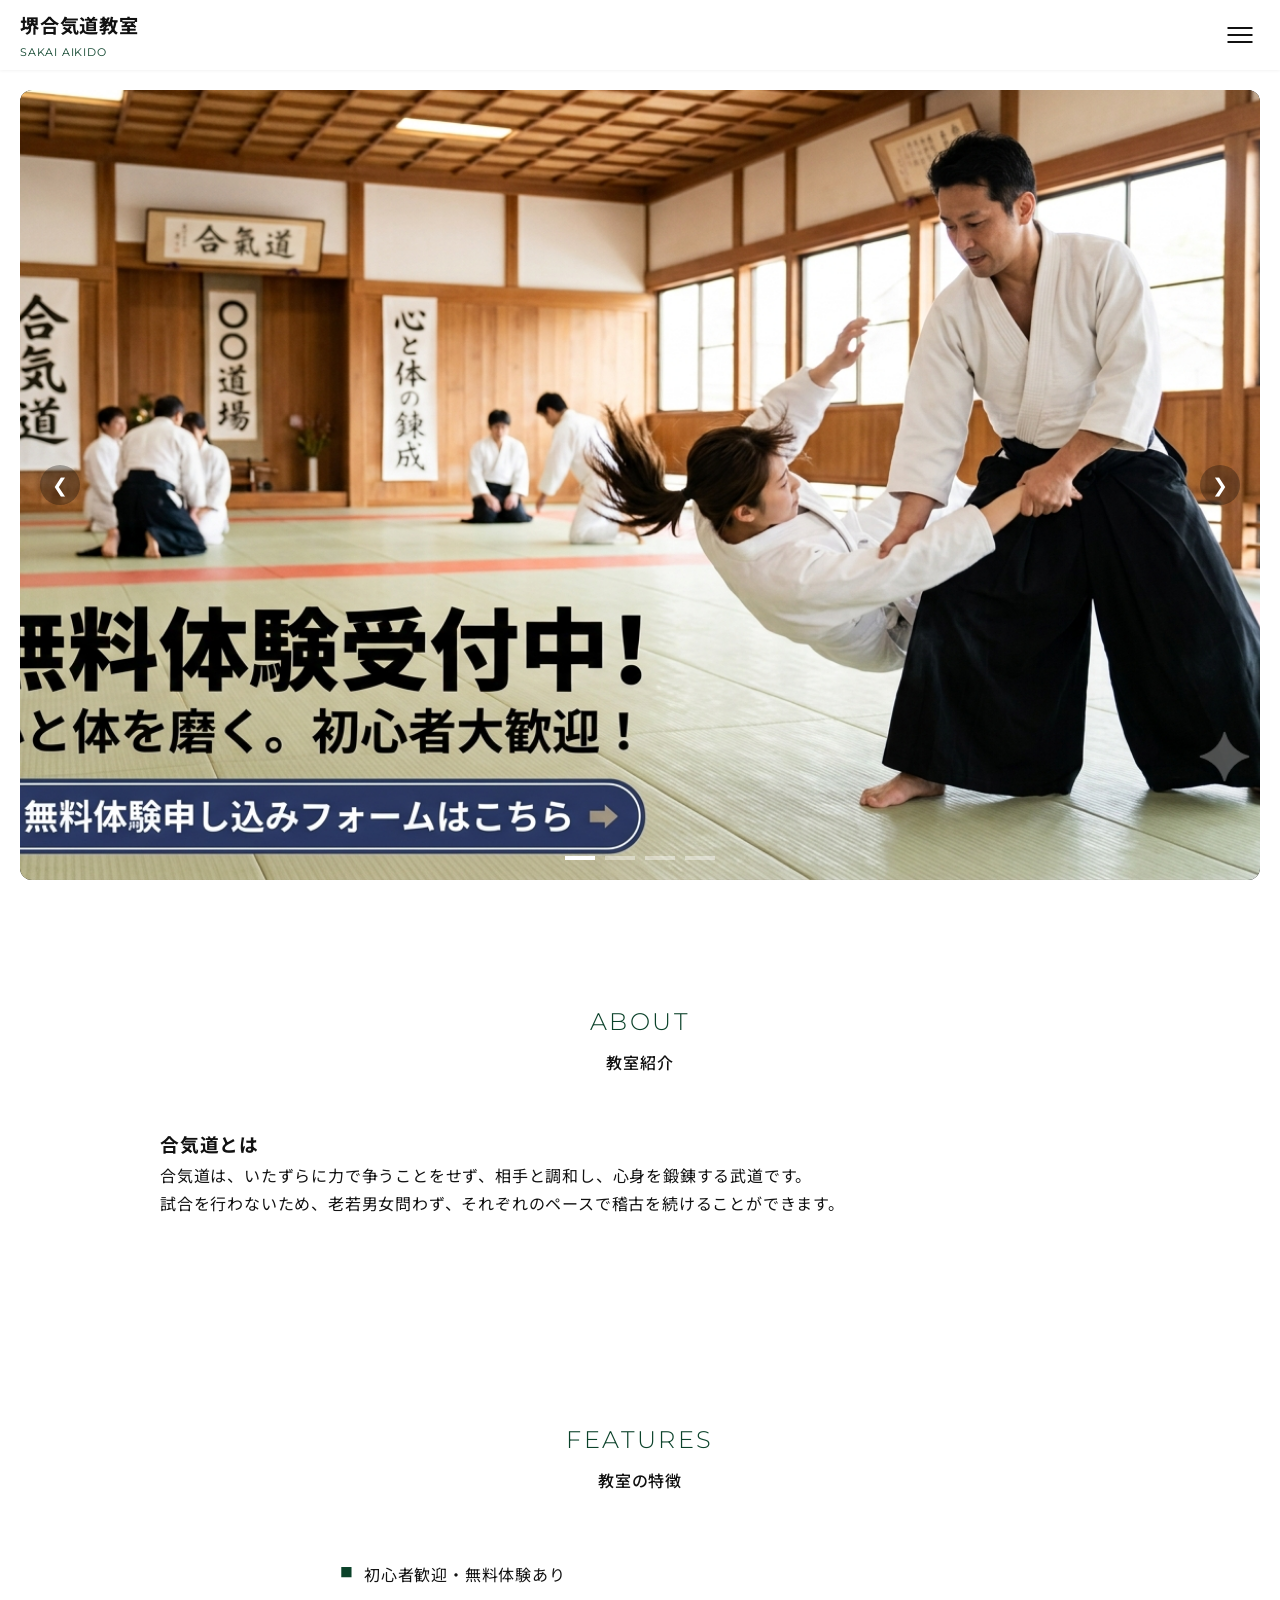
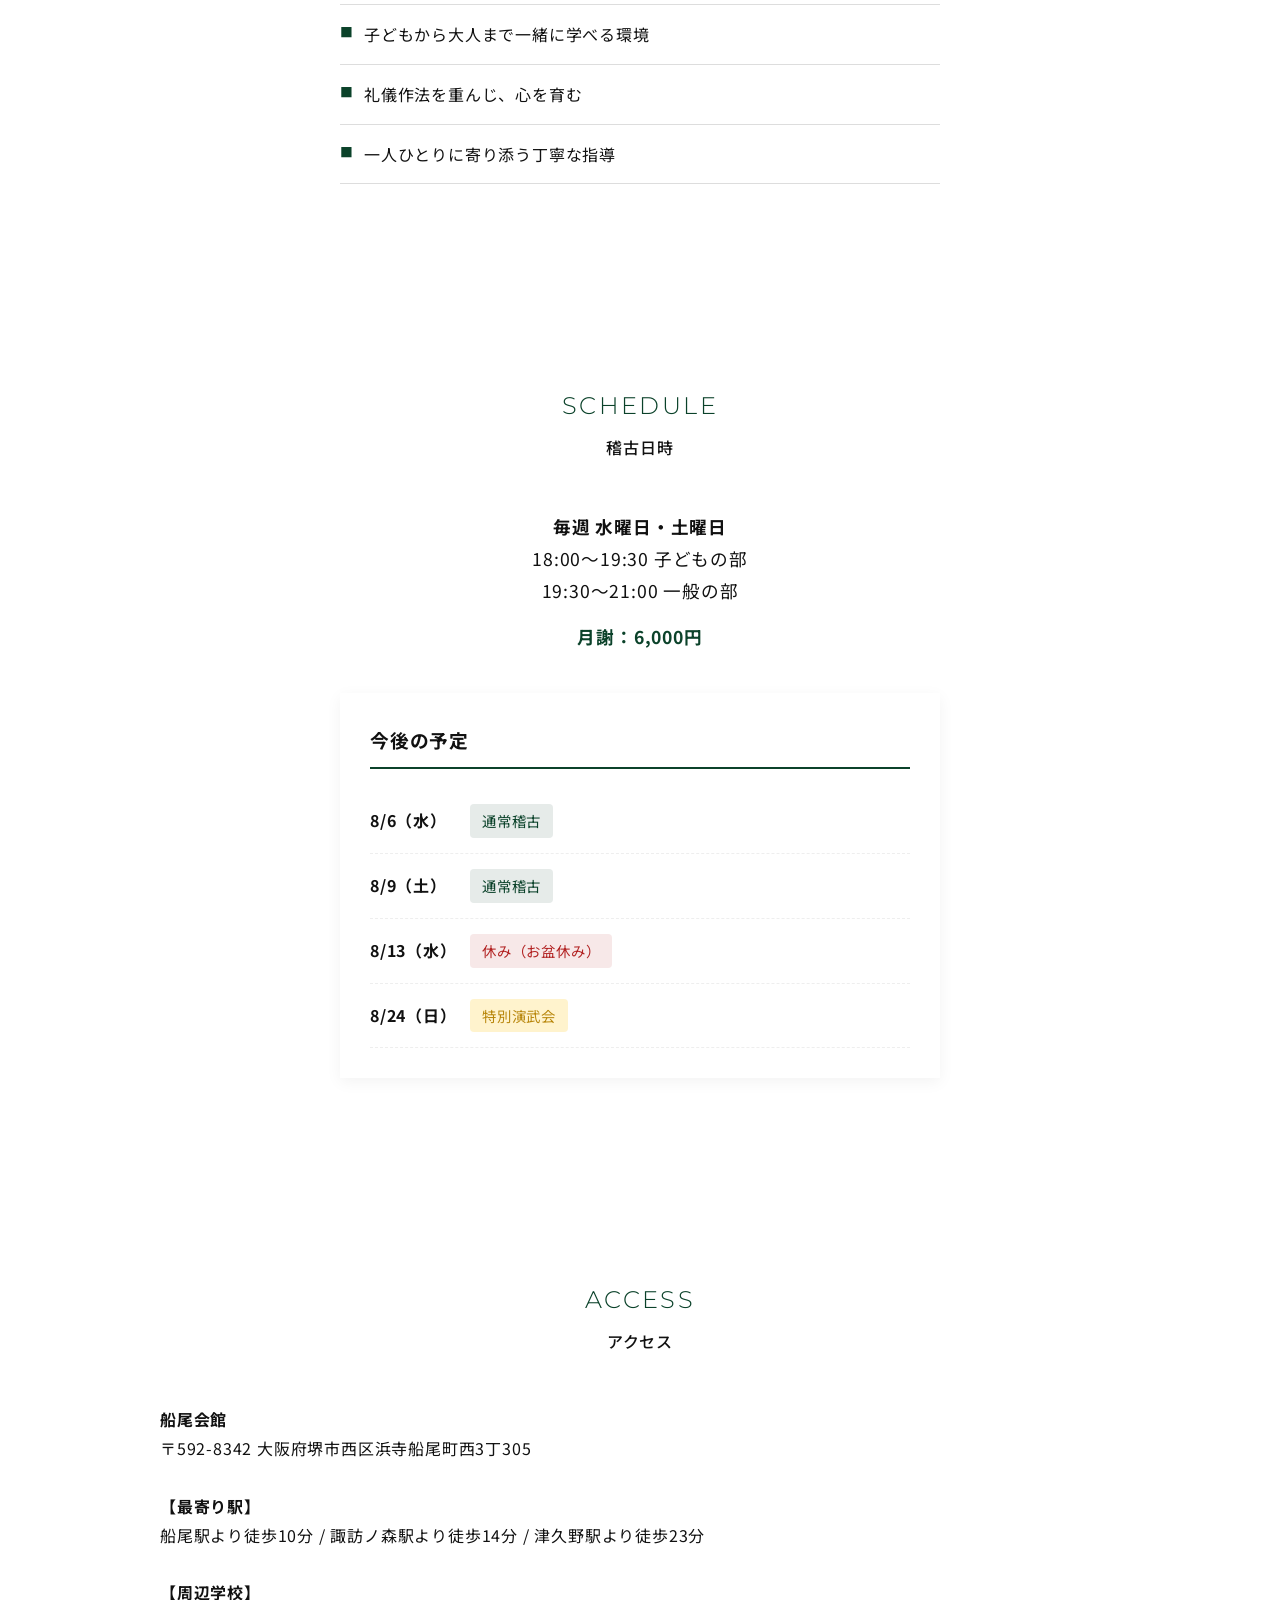
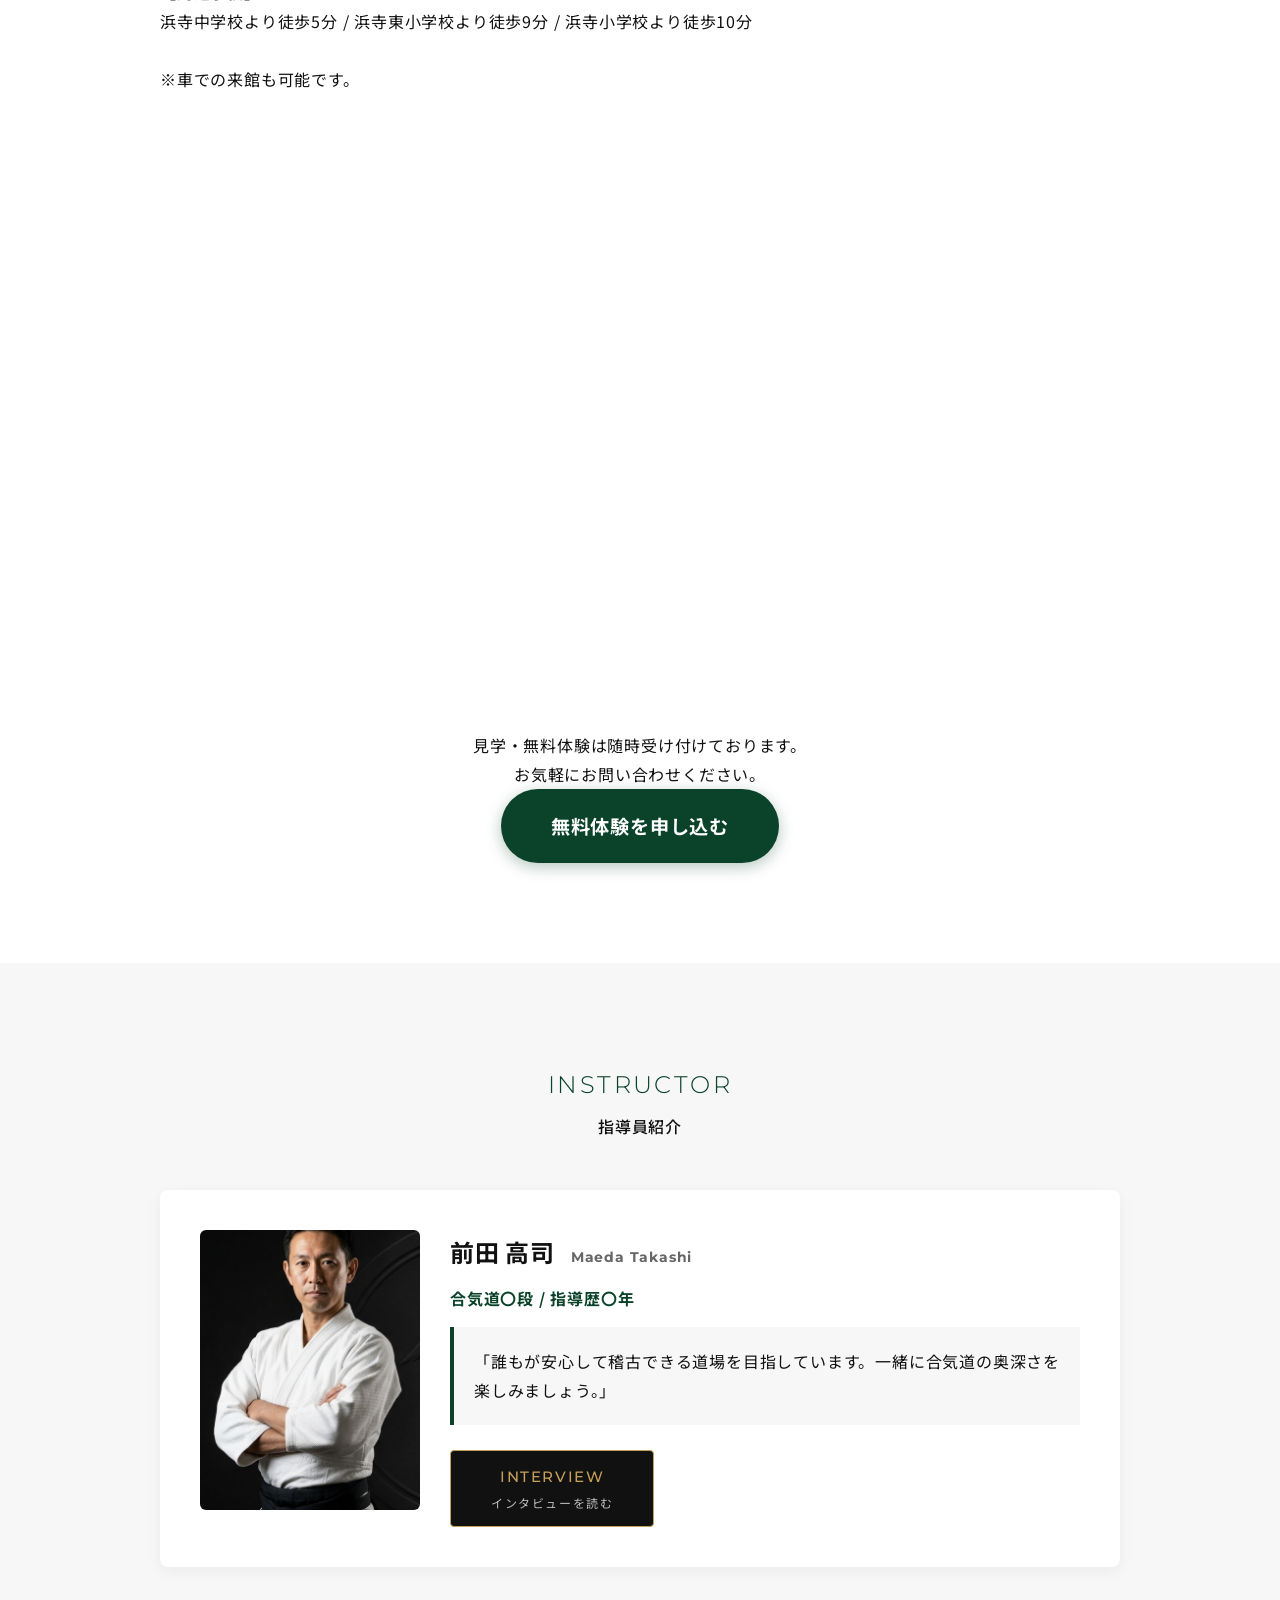
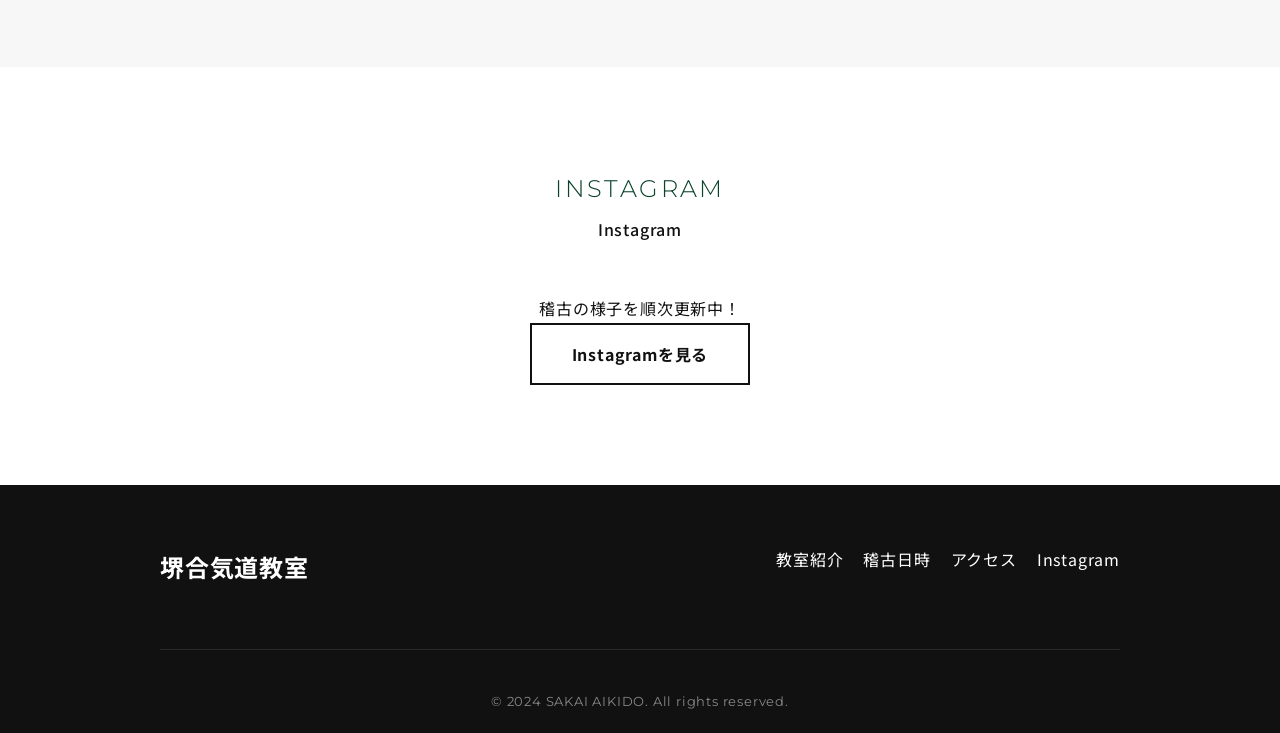
==== index.html @ 1ae6b735 "Add files via upload" ====
<!DOCTYPE html>
<html lang="ja">
<head>
    <meta charset="UTF-8">
    <meta name="viewport" content="width=device-width, initial-scale=1.0">
    <title>堺合気道教室 | SAKAI AIKIDO</title>
    <!-- Google Fonts -->
    <link rel="preconnect" href="https://fonts.googleapis.com">
    <link rel="preconnect" href="https://fonts.gstatic.com" crossorigin>
    <link href="https://fonts.googleapis.com/css2?family=Montserrat:wght@300;400;500;600&family=Noto+Sans+JP:wght@400;500;700&display=swap" rel="stylesheet">
    <link rel="stylesheet" href="style.css">
</head>
<body>

    <!-- ヘッダー -->
    <header class="header">
        <div class="header-logo">
            <a href="#">
                <span class="logo-ja">堺合気道教室</span>
                <span class="logo-en">SAKAI AIKIDO</span>
            </a>
        </div>
        <button class="hamburger" id="js-hamburger" aria-label="メニュー">
            <span></span><span></span><span></span>
        </button>
    </header>

    <!-- スライドメニュー -->
    <nav class="nav-menu" id="js-nav">
        <ul>
            <li><a href="#"><span>HOME</span>ホーム</a></li>
            <li><a href="#about"><span>ABOUT</span>教室紹介</a></li>
            <li><a href="#features"><span>FEATURES</span>特徴</a></li>
            <li><a href="#schedule"><span>SCHEDULE</span>稽古日時</a></li>
            <li><a href="#access"><span>ACCESS</span>アクセス</a></li>
            <li><a href="#instructor"><span>INSTRUCTOR</span>指導員紹介</a></li>
            <li><a href="#instagram"><span>INSTAGRAM</span>Instagram</a></li>
            <li><a href="https://forms.gle/1L7aaWqh9uQGa3tB6" target="_blank" rel="noopener" class="nav-contact"><span>CONTACT</span>体験申し込み</a></li>
        </ul>
    </nav>
    <div class="nav-overlay" id="js-overlay"></div>

    <main>
        <!-- トップスライダー -->
        <section id="hero" class="hero">
            <div class="slider" id="js-slider">
                <!-- ① 無料体験受付中 → Googleフォーム -->
                <a href="https://forms.gle/1L7aaWqh9uQGa3tB6" target="_blank" rel="noopener" class="slide active">
                    <img src="images/hero1.jpg" alt="子どもの稽古 無料体験受付中">
                </a>
                <!-- ② 入会受付中 → Googleフォーム -->
                <a href="https://forms.gle/1L7aaWqh9uQGa3tB6" target="_blank" rel="noopener" class="slide">
                    <img src="images/hero2.jpg" alt="大人の稽古 入会受付中">
                </a>
                <!-- ③ 指導員紹介 → 指導員セクションへ移動 -->
                <a href="#instructor" class="slide">
                    <img src="images/hero3.jpg" alt="指導員紹介">
                </a>
                <!-- ④ Instagram順次更新中 → Instagram -->
                <a href="https://www.instagram.com/toshi_1057/" target="_blank" rel="noopener" class="slide">
                    <img src="images/hero4.jpg" alt="Instagram更新中">
                </a>
            </div>
            
            <div class="slider-controls">
                <button class="slider-btn prev" id="js-prev">❮</button>
                <button class="slider-btn next" id="js-next">❯</button>
            </div>
            
            <div class="slider-indicators" id="js-indicators">
                <span class="indicator active" data-index="0"></span>
                <span class="indicator" data-index="1"></span>
                <span class="indicator" data-index="2"></span>
                <span class="indicator" data-index="3"></span>
            </div>
        </section>

        <!-- 教室紹介・合気道とは -->
        <section id="about" class="section fade-in-up">
            <div class="container">
                <h2 class="section-title">
                    <span class="en">ABOUT</span>
                    <span class="ja">教室紹介</span>
                </h2>
                <div class="content-box">
                    <h3>合気道とは</h3>
                    <p>合気道は、いたずらに力で争うことをせず、相手と調和し、心身を鍛錬する武道です。<br>試合を行わないため、老若男女問わず、それぞれのペースで稽古を続けることができます。</p>
                </div>
            </div>
        </section>

        <!-- 特徴 -->
        <section id="features" class="section fade-in-up">
            <div class="container">
                <h2 class="section-title">
                    <span class="en">FEATURES</span>
                    <span class="ja">教室の特徴</span>
                </h2>
                <ul class="feature-list">
                    <li>初心者歓迎・無料体験あり</li>
                    <li>子どもから大人まで一緒に学べる環境</li>
                    <li>礼儀作法を重んじ、心を育む</li>
                    <li>一人ひとりに寄り添う丁寧な指導</li>
                </ul>
            </div>
        </section>

        <!-- 稽古日時・今後の予定 -->
        <section id="schedule" class="section fade-in-up">
            <div class="container">
                <h2 class="section-title">
                    <span class="en">SCHEDULE</span>
                    <span class="ja">稽古日時</span>
                </h2>
                <div class="schedule-info">
                    <p><strong>毎週 水曜日・土曜日</strong></p>
                    <p>18:00〜19:30 子どもの部</p>
                    <p>19:30〜21:00 一般の部</p>
                    <p class="fee">月謝：6,000円</p>
                </div>

                <div class="schedule-list">
                    <h3>今後の予定</h3>
                    <ul>
                        <li class="status-normal"><span class="date">8/6（水）</span><span class="event">通常稽古</span></li>
                        <li class="status-normal"><span class="date">8/9（土）</span><span class="event">通常稽古</span></li>
                        <li class="status-closed"><span class="date">8/13（水）</span><span class="event">休み（お盆休み）</span></li>
                        <li class="status-event"><span class="date">8/24（日）</span><span class="event">特別演武会</span></li>
                    </ul>
                </div>
            </div>
        </section>

        <!-- アクセス -->
        <section id="access" class="section fade-in-up">
            <div class="container">
                <h2 class="section-title">
                    <span class="en">ACCESS</span>
                    <span class="ja">アクセス</span>
                </h2>
                <div class="access-info">
                    <p>
                        <strong>船尾会館</strong><br>
                        〒592-8342 大阪府堺市西区浜寺船尾町西3丁305
                    </p>
                    <br>
                    <p>
                        <strong>【最寄り駅】</strong><br>
                        船尾駅より徒歩10分 / 諏訪ノ森駅より徒歩14分 / 津久野駅より徒歩23分
                    </p>
                    <br>
                    <p>
                        <strong>【周辺学校】</strong><br>
                        浜寺中学校より徒歩5分 / 浜寺東小学校より徒歩9分 / 浜寺小学校より徒歩10分
                    </p>
                    <br>
                    <p>※車での来館も可能です。</p>
                </div>
                <!-- Google Map埋め込み -->
                <div class="map-wrapper">
                    <iframe src="https://maps.google.co.jp/maps?output=embed&q=大阪府堺市西区浜寺船尾町西3丁305" width="100%" height="400" style="border:0;" allowfullscreen="" loading="lazy"></iframe>
                </div>
            </div>
        </section>

        <!-- 体験申し込み（メイン導線） -->
        <section id="contact" class="section contact-section fade-in-up">
            <div class="container text-center">
                <p>見学・無料体験は随時受け付けております。</p>
                <p>お気軽にお問い合わせください。</p>
                <a href="https://forms.gle/1L7aaWqh9uQGa3tB6" class="btn-primary" target="_blank" rel="noopener">無料体験を申し込む</a>
            </div>
        </section>

<!-- 指導員紹介（補足） -->
        <section id="instructor" class="section bg-light fade-in-up">
            <div class="container">
                <h2 class="section-title">
                    <span class="en">INSTRUCTOR</span>
                    <span class="ja">指導員紹介</span>
                </h2>
                <div class="instructor-card">
                    <!-- 写真タグを正式配置いたしました -->
                    <img src="images/instructor.jpg" alt="前田 高司 先生" class="instructor-img">
                    <div class="instructor-profile">
                        <h3>前田 高司 <small>Maeda Takashi</small></h3>
                        <p class="history">合気道〇段 / 指導歴〇年</p>
                        <p class="comment">「誰もが安心して稽古できる道場を目指しています。一緒に合気道の奥深さを楽しみましょう。」</p>
                        
                        <!-- INTERVIEW ボタン -->
                        <div class="instructor-btn-wrapper">
                            <a href="interview.html" class="btn-interview">
                                <span class="en">INTERVIEW</span>
                                <span class="ja">インタビューを読む</span>
                            </a>
                        </div>
                    </div>
                </div>
            </div>
        </section>

        <!-- Instagram（補足） -->
        <section id="instagram" class="section fade-in-up">
            <div class="container text-center">
                <h2 class="section-title">
                    <span class="en">INSTAGRAM</span>
                    <span class="ja">Instagram</span>
                </h2>
                <p>稽古の様子を順次更新中！</p>
                <a href="https://www.instagram.com/toshi_1057/" class="btn-secondary" target="_blank" rel="noopener">Instagramを見る</a>
            </div>
        </section>
    </main>

    <!-- フッター -->
    <footer class="footer">
        <div class="container">
            <div class="footer-inner">
                <div class="footer-logo">堺合気道教室</div>
                <ul class="footer-links">
                    <li><a href="#about">教室紹介</a></li>
                    <li><a href="#schedule">稽古日時</a></li>
                    <li><a href="#access">アクセス</a></li>
                    <li><a href="https://www.instagram.com/toshi_1057/" target="_blank" rel="noopener">Instagram</a></li>
                </ul>
            </div>
            <p class="copyright">&copy; 2024 SAKAI AIKIDO. All rights reserved.</p>
        </div>
    </footer>

    <script src="script.js"></script>
</body>
</html>
---- style.css ----
@charset "UTF-8";

/* =========================================
   変数定義・リセット
========================================= */
:root {
    --color-main: #0B422A; /* 深緑 */
    --color-sub: #111111;  /* 黒 */
    --color-bg: #FFFFFF;   /* 白 */
    --color-light: #F7F7F7;
    --color-accent: #B22222; /* 赤（旧旗モチーフ） */
    --color-gold: #C5A059;   /* 高級感のある落ち着いたゴールド */
    
    --font-ja: 'Noto Sans JP', sans-serif;
    --font-en: 'Montserrat', sans-serif;
    
    --header-height: 70px;
}

* {
    margin: 0;
    padding: 0;
    box-sizing: border-box;
}

body {
    font-family: var(--font-ja);
    color: var(--color-sub);
    background-color: var(--color-bg);
    line-height: 1.8;
    letter-spacing: 0.05em;
    -webkit-font-smoothing: antialiased;
}

a {
    color: inherit;
    text-decoration: none;
    transition: color 0.3s ease, opacity 0.3s ease, background-color 0.3s ease, border-color 0.3s ease;
}

img {
    max-width: 100%;
    height: auto;
    vertical-align: bottom;
}

ul {
    list-style: none;
}

.container {
    max-width: 1000px;
    margin: 0 auto;
    padding: 0 20px;
}

.text-center {
    text-align: center;
}

.bg-light {
    background-color: var(--color-light);
}

/* =========================================
   タイポグラフィ・見出し
========================================= */
.section {
    padding: 100px 0;
}

.section-title {
    text-align: center;
    margin-bottom: 50px;
}

.section-title .en {
    display: block;
    font-family: var(--font-en);
    font-size: 1.5rem;
    font-weight: 300;
    color: var(--color-main);
    letter-spacing: 0.1em;
}

.section-title .ja {
    display: block;
    font-size: 1rem;
    font-weight: 500;
    margin-top: 5px;
}

/* =========================================
   ヘッダー
========================================= */
.header {
    position: fixed;
    top: 0;
    left: 0;
    width: 100%;
    height: var(--header-height);
    background-color: rgba(255, 255, 255, 0.95);
    display: flex;
    justify-content: space-between;
    align-items: center;
    padding: 0 20px;
    z-index: 100;
    box-shadow: 0 1px 3px rgba(0,0,0,0.05);
}

.header-logo a {
    display: flex;
    flex-direction: column;
}

.header-logo .logo-ja {
    font-size: 1.2rem;
    font-weight: 700;
}

.header-logo .logo-en {
    font-family: var(--font-en);
    font-size: 0.7rem;
    color: var(--color-main);
}

/* ハンバーガーボタン */
.hamburger {
    width: 40px;
    height: 40px;
    background: none;
    border: none;
    cursor: pointer;
    position: relative;
    z-index: 102;
}

.hamburger span {
    display: block;
    width: 25px;
    height: 2px;
    background-color: var(--color-sub);
    position: absolute;
    left: 50%;
    transform: translateX(-50%);
    transition: 0.3s ease;
}

.hamburger span:nth-child(1) { top: 12px; }
.hamburger span:nth-child(2) { top: 19px; }
.hamburger span:nth-child(3) { top: 26px; }

.hamburger.is-active span:nth-child(1) {
    top: 19px;
    transform: translateX(-50%) rotate(45deg);
    background-color: #fff;
}
.hamburger.is-active span:nth-child(2) {
    opacity: 0;
}
.hamburger.is-active span:nth-child(3) {
    top: 19px;
    transform: translateX(-50%) rotate(-45deg);
    background-color: #fff;
}

/* スライドメニュー */
.nav-menu {
    position: fixed;
    top: 0;
    right: -300px;
    width: 300px;
    height: 100vh;
    background-color: rgba(17, 17, 17, 0.95);
    z-index: 101;
    padding-top: 80px;
    transition: right 0.3s ease;
    overflow-y: auto;
}

.nav-menu.is-active {
    right: 0;
}

.nav-menu ul li a {
    display: block;
    padding: 15px 30px;
    color: #fff;
    border-bottom: 1px solid rgba(255,255,255,0.1);
}

.nav-menu ul li a span {
    display: block;
    font-family: var(--font-en);
    font-size: 0.8rem;
    color: #aaa;
    margin-bottom: 3px;
}

.nav-menu ul li a:hover {
    background-color: rgba(255,255,255,0.1);
}

.nav-contact {
    color: var(--color-main) !important;
    font-weight: bold;
}

.nav-overlay {
    position: fixed;
    top: 0;
    left: 0;
    width: 100%;
    height: 100vh;
    background-color: rgba(0,0,0,0.5);
    z-index: 100;
    opacity: 0;
    visibility: hidden;
    transition: 0.3s ease;
}

.nav-overlay.is-active {
    opacity: 1;
    visibility: visible;
}

/* =========================================
   トップスライダー (拡大アニメーション削除済み)
========================================= */
.hero {
    margin-top: var(--header-height);
    position: relative;
    width: 100%;
    height: calc(100vh - var(--header-height));
    padding: 20px;
    background-color: var(--color-bg);
}

.slider {
    width: 100%;
    height: 100%;
    position: relative;
    border-radius: 12px;
    overflow: hidden;
    background-color: #000;
}

.slide {
    position: absolute;
    top: 0;
    left: 0;
    width: 100%;
    height: 100%;
    opacity: 0;
    visibility: hidden;
    transition: opacity 1s ease, visibility 1s ease;
    display: block;
}

.slide.active {
    opacity: 1;
    visibility: visible;
}

/* 画像は拡大させず静止して配置 */
.slide img {
    width: 100%;
    height: 100%;
    object-fit: cover;
}

/* コントロールボタン */
.slider-controls {
    position: absolute;
    top: 50%;
    left: 0;
    width: 100%;
    display: flex;
    justify-content: space-between;
    transform: translateY(-50%);
    padding: 0 40px;
    pointer-events: none;
}

.slider-btn {
    pointer-events: auto;
    background-color: rgba(0,0,0,0.3);
    color: #fff;
    border: none;
    width: 40px;
    height: 40px;
    border-radius: 50%;
    font-size: 1.2rem;
    cursor: pointer;
    transition: background-color 0.3s;
}

.slider-btn:hover {
    background-color: var(--color-main);
}

.slider-indicators {
    position: absolute;
    bottom: 40px;
    left: 50%;
    transform: translateX(-50%);
    display: flex;
    gap: 10px;
}

.indicator {
    width: 30px;
    height: 4px;
    background-color: rgba(255,255,255,0.4);
    cursor: pointer;
    transition: background-color 0.3s;
}

.indicator.active {
    background-color: #fff;
}

/* =========================================
   コンテンツ各セクション
========================================= */
/* FEATURES */
.feature-list {
    max-width: 600px;
    margin: 0 auto;
}

.feature-list li {
    padding: 15px 0;
    border-bottom: 1px solid #ddd;
    position: relative;
    padding-left: 1.5rem;
}

.feature-list li::before {
    content: "■";
    color: var(--color-main);
    position: absolute;
    left: 0;
    font-size: 0.8rem;
}

/* SCHEDULE */
.schedule-info {
    text-align: center;
    margin-bottom: 40px;
    font-size: 1.1rem;
}
.schedule-info .fee {
    margin-top: 15px;
    font-weight: bold;
    color: var(--color-main);
}

.schedule-list {
    max-width: 600px;
    margin: 0 auto;
    background: #fff;
    padding: 30px;
    box-shadow: 0 4px 15px rgba(0,0,0,0.05);
}

.schedule-list h3 {
    margin-bottom: 20px;
    border-bottom: 2px solid var(--color-main);
    padding-bottom: 10px;
}

.schedule-list li {
    display: flex;
    padding: 15px 0;
    border-bottom: 1px dashed #eee;
    align-items: center;
}

.schedule-list .date {
    width: 100px;
    font-weight: bold;
}

.schedule-list .event {
    padding: 4px 12px;
    border-radius: 4px;
    font-size: 0.9rem;
}

.status-normal .event { background-color: rgba(11, 66, 42, 0.1); color: var(--color-main); }
.status-closed .event { background-color: rgba(178, 34, 34, 0.1); color: var(--color-accent); }
.status-event .event  { background-color: rgba(255, 193, 7, 0.2); color: #B8860B; }

/* ACCESS */
.map-wrapper {
    margin-top: 30px;
}

/* INSTRUCTOR */
.instructor-card {
    display: flex;
    flex-wrap: wrap;
    gap: 30px;
    background: #fff;
    padding: 40px;
    border-radius: 8px;
    box-shadow: 0 4px 15px rgba(0,0,0,0.05);
    align-items: flex-start;
}

.instructor-img {
    width: 220px;
    height: 280px;
    object-fit: cover;
    border-radius: 6px;
}

.instructor-profile {
    flex: 1;
    min-width: 250px;
}

.instructor-profile h3 {
    font-size: 1.5rem;
    margin-bottom: 10px;
}
.instructor-profile h3 small {
    font-family: var(--font-en);
    font-size: 0.9rem;
    color: #666;
    margin-left: 10px;
}
.instructor-profile .history {
    color: var(--color-main);
    font-weight: bold;
    margin-bottom: 15px;
}
.instructor-profile .comment {
    background: var(--color-light);
    padding: 20px;
    border-left: 4px solid var(--color-main);
    margin-bottom: 25px;
}

/* INTERVIEW ボタン */
.instructor-btn-wrapper {
    margin-top: 20px;
}

.btn-interview {
    display: inline-flex;
    flex-direction: column;
    align-items: center;
    justify-content: center;
    padding: 12px 40px;
    background-color: var(--color-sub);
    color: #fff;
    border: 1px solid var(--color-gold);
    border-radius: 4px;
    text-align: center;
    letter-spacing: 0.1em;
}

.btn-interview .en {
    font-family: var(--font-en);
    font-size: 0.95rem;
    font-weight: 500;
    color: var(--color-gold);
}

.btn-interview .ja {
    font-size: 0.75rem;
    color: #bbb;
    margin-top: 2px;
}

.btn-interview:hover {
    background-color: var(--color-main);
    border-color: var(--color-main);
}

.btn-interview:hover .en,
.btn-interview:hover .ja {
    color: #fff;
}

/* =========================================
   INTERVIEW ページ用スタイル
========================================= */
.article-page {
    margin-top: var(--header-height);
    padding: 60px 20px 100px;
    background-color: #FAFAFA;
}

.interview-container {
    max-width: 800px;
    margin: 0 auto;
    background: #FFFFFF;
    padding: 60px 50px;
    border-radius: 8px;
    box-shadow: 0 2px 20px rgba(0, 0, 0, 0.04);
}

.interview-header {
    border-bottom: 2px solid var(--color-main);
    padding-bottom: 30px;
    margin-bottom: 40px;
}

.interview-subtitle {
    font-family: var(--font-en);
    font-size: 0.9rem;
    font-weight: 600;
    color: var(--color-main);
    letter-spacing: 0.15em;
    margin-bottom: 10px;
}

.interview-title {
    font-size: 1.8rem;
    line-height: 1.5;
    margin-bottom: 20px;
    font-weight: 700;
}

.interview-lead {
    font-size: 1.05rem;
    color: #555;
    line-height: 1.8;
}

.interview-body {
    font-size: 1rem;
    line-height: 1.9;
}

.interview-block {
    margin-bottom: 40px;
}

.interview-block .question {
    font-size: 1.25rem;
    color: var(--color-main);
    background-color: rgba(11, 66, 42, 0.05);
    padding: 15px 20px;
    border-left: 4px solid var(--color-main);
    border-radius: 0 4px 4px 0;
    margin-bottom: 20px;
    line-height: 1.6;
}

.interview-block .answer p {
    margin-bottom: 15px;
}

.interview-block .answer .speaker {
    font-weight: bold;
    color: var(--color-sub);
    margin-bottom: 5px;
}

.highlight-quote {
    font-size: 1.2rem;
    font-weight: bold;
    text-align: center;
    color: var(--color-main);
    margin: 30px 0;
    padding: 20px;
    background-color: #F4F7F5;
    border-top: 1px solid var(--color-main);
    border-bottom: 1px solid var(--color-main);
}

.interview-image {
    margin: 40px 0;
    text-align: center;
}

.interview-image img {
    width: 100%;
    max-height: 450px;
    object-fit: cover;
    border-radius: 6px;
    box-shadow: 0 4px 10px rgba(0,0,0,0.08);
}

.editor-note {
    background-color: var(--color-light);
    padding: 30px;
    border-radius: 6px;
    margin-top: 50px;
    border: 1px solid #EAEAEA;
}

.editor-title {
    font-size: 1rem;
    font-weight: bold;
    color: var(--color-sub);
    margin-bottom: 10px;
    display: inline-block;
    border-bottom: 2px solid var(--color-gold);
}

.interview-footer-action {
    margin-top: 60px;
    padding-top: 40px;
    border-top: 1px solid #EEE;
}

.back-to-home {
    margin-top: 20px;
}

/* =========================================
   共通ボタン
========================================= */
.btn-primary {
    display: inline-block;
    background-color: var(--color-main);
    color: #fff;
    padding: 20px 50px;
    font-size: 1.2rem;
    font-weight: bold;
    border-radius: 50px;
    box-shadow: 0 4px 15px rgba(11, 66, 42, 0.3);
}

.btn-primary:hover {
    background-color: #083321;
}

.btn-secondary {
    display: inline-block;
    border: 2px solid var(--color-sub);
    color: var(--color-sub);
    padding: 15px 40px;
    font-weight: bold;
}

.btn-secondary:hover {
    background-color: var(--color-sub);
    color: #fff;
}

/* =========================================
   フッター
========================================= */
.footer {
    background-color: var(--color-sub);
    color: #fff;
    padding: 60px 0 20px;
}

.footer-inner {
    display: flex;
    justify-content: space-between;
    flex-wrap: wrap;
    margin-bottom: 40px;
    border-bottom: 1px solid rgba(255,255,255,0.1);
    padding-bottom: 40px;
}

.footer-logo {
    font-size: 1.5rem;
    font-weight: bold;
    margin-bottom: 20px;
}

.footer-links {
    display: flex;
    gap: 20px;
    flex-wrap: wrap;
}

.copyright {
    text-align: center;
    font-size: 0.8rem;
    color: #888;
    font-family: var(--font-en);
}

/* =========================================
   アニメーション
========================================= */
.fade-in-up {
    opacity: 0;
    transform: translateY(15px);
    transition: opacity 0.4s ease-out, transform 0.4s ease-out;
}

.fade-in-up.is-visible {
    opacity: 1;
    transform: translateY(0);
}

/* =========================================
   レスポンシブ (スマホ対応)
========================================= */
@media screen and (max-width: 768px) {
    .hero {
        height: auto;
        padding: 10px;
    }
    
    .slider {
        aspect-ratio: 16 / 9;
        height: auto;
    }

    .slider-controls {
        padding: 0 15px;
    }

    .slider-btn {
        width: 32px;
        height: 32px;
        font-size: 1rem;
    }

    .slider-indicators {
        bottom: 15px;
    }

    .indicator {
        width: 20px;
        height: 3px;
    }

    .section {
        padding: 60px 0;
    }

    .interview-container {
        padding: 30px 20px;
    }

    .interview-title {
        font-size: 1.4rem;
    }

    .interview-block .question {
        font-size: 1.1rem;
        padding: 12px 15px;
    }

    .instructor-card {
        justify-content: center;
        padding: 25px 20px;
    }

    .instructor-img {
        width: 100%;
        max-width: 250px;
        height: auto;
        aspect-ratio: 4/5;
    }

    .instructor-profile {
        text-align: center;
    }

    .btn-interview {
        width: 100%;
    }

    .footer-inner {
        flex-direction: column;
        align-items: center;
        text-align: center;
    }
    
    .footer-links {
        justify-content: center;
    }
}
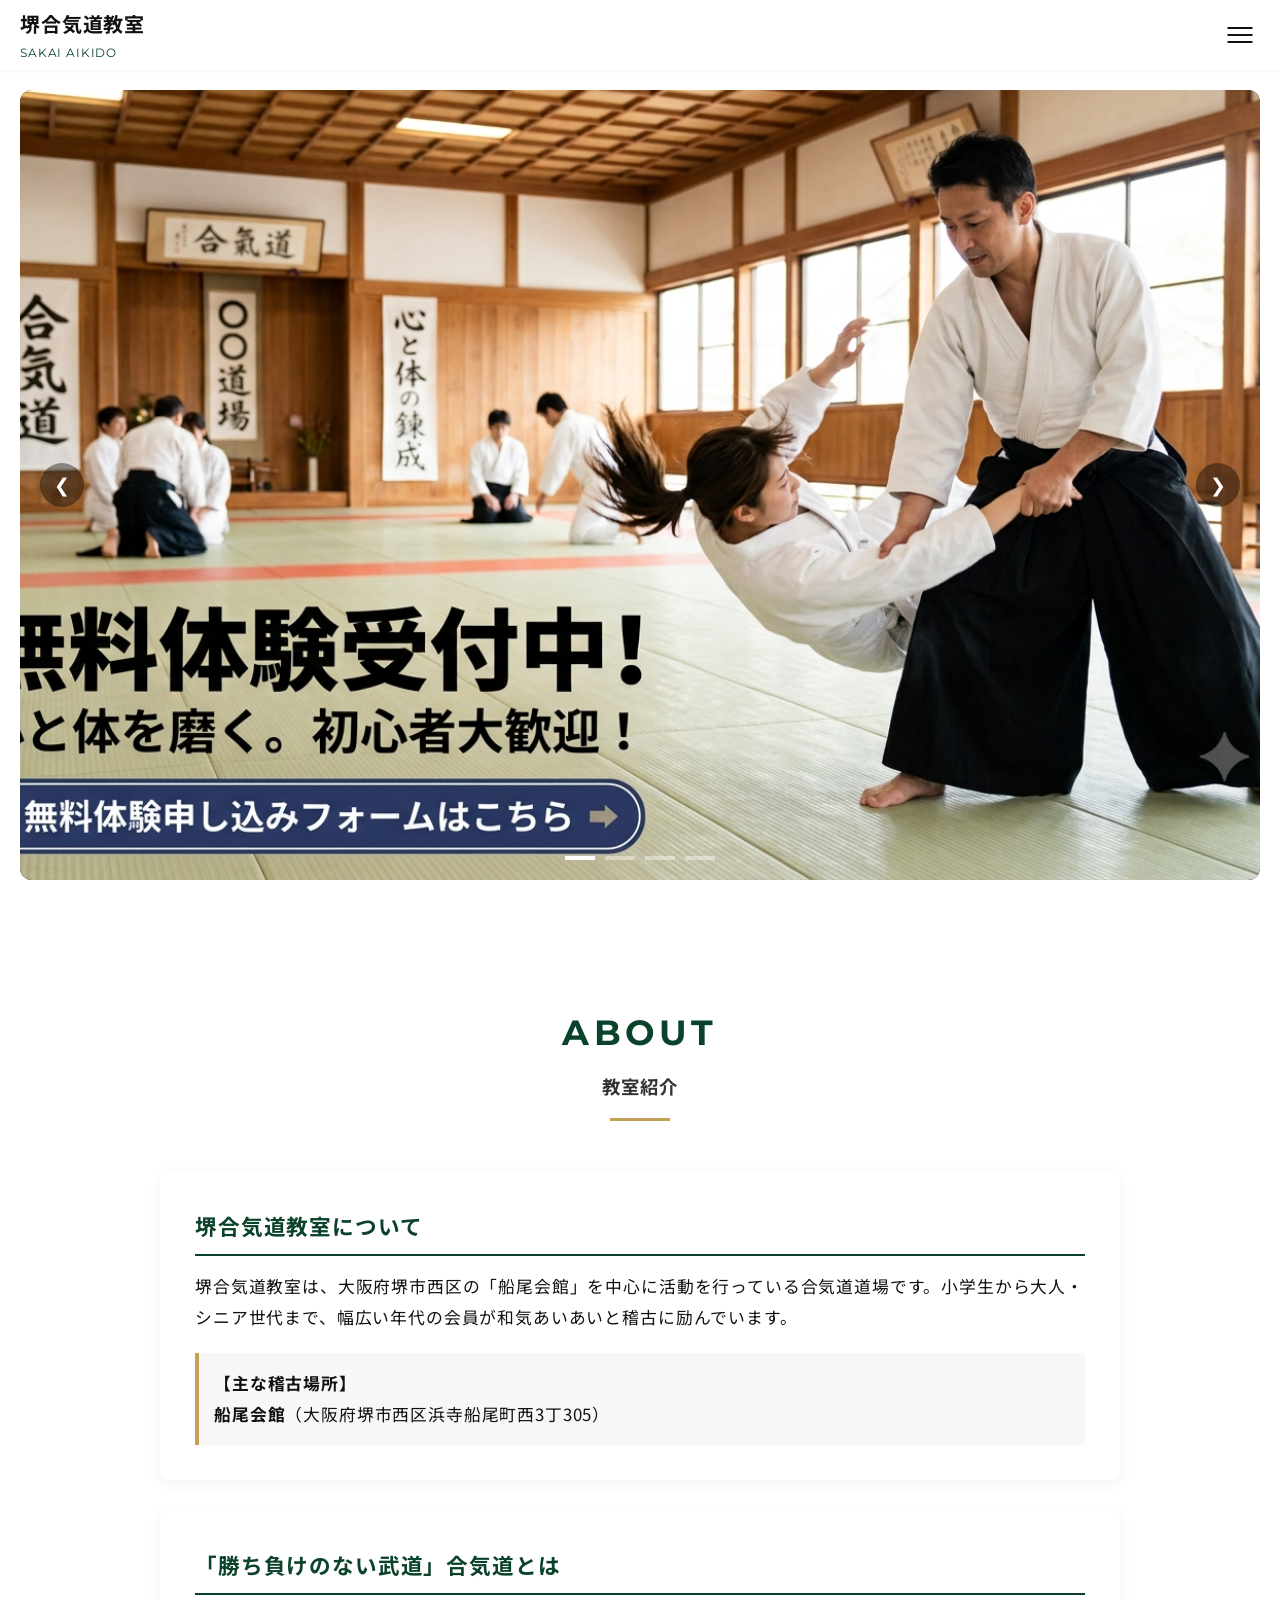
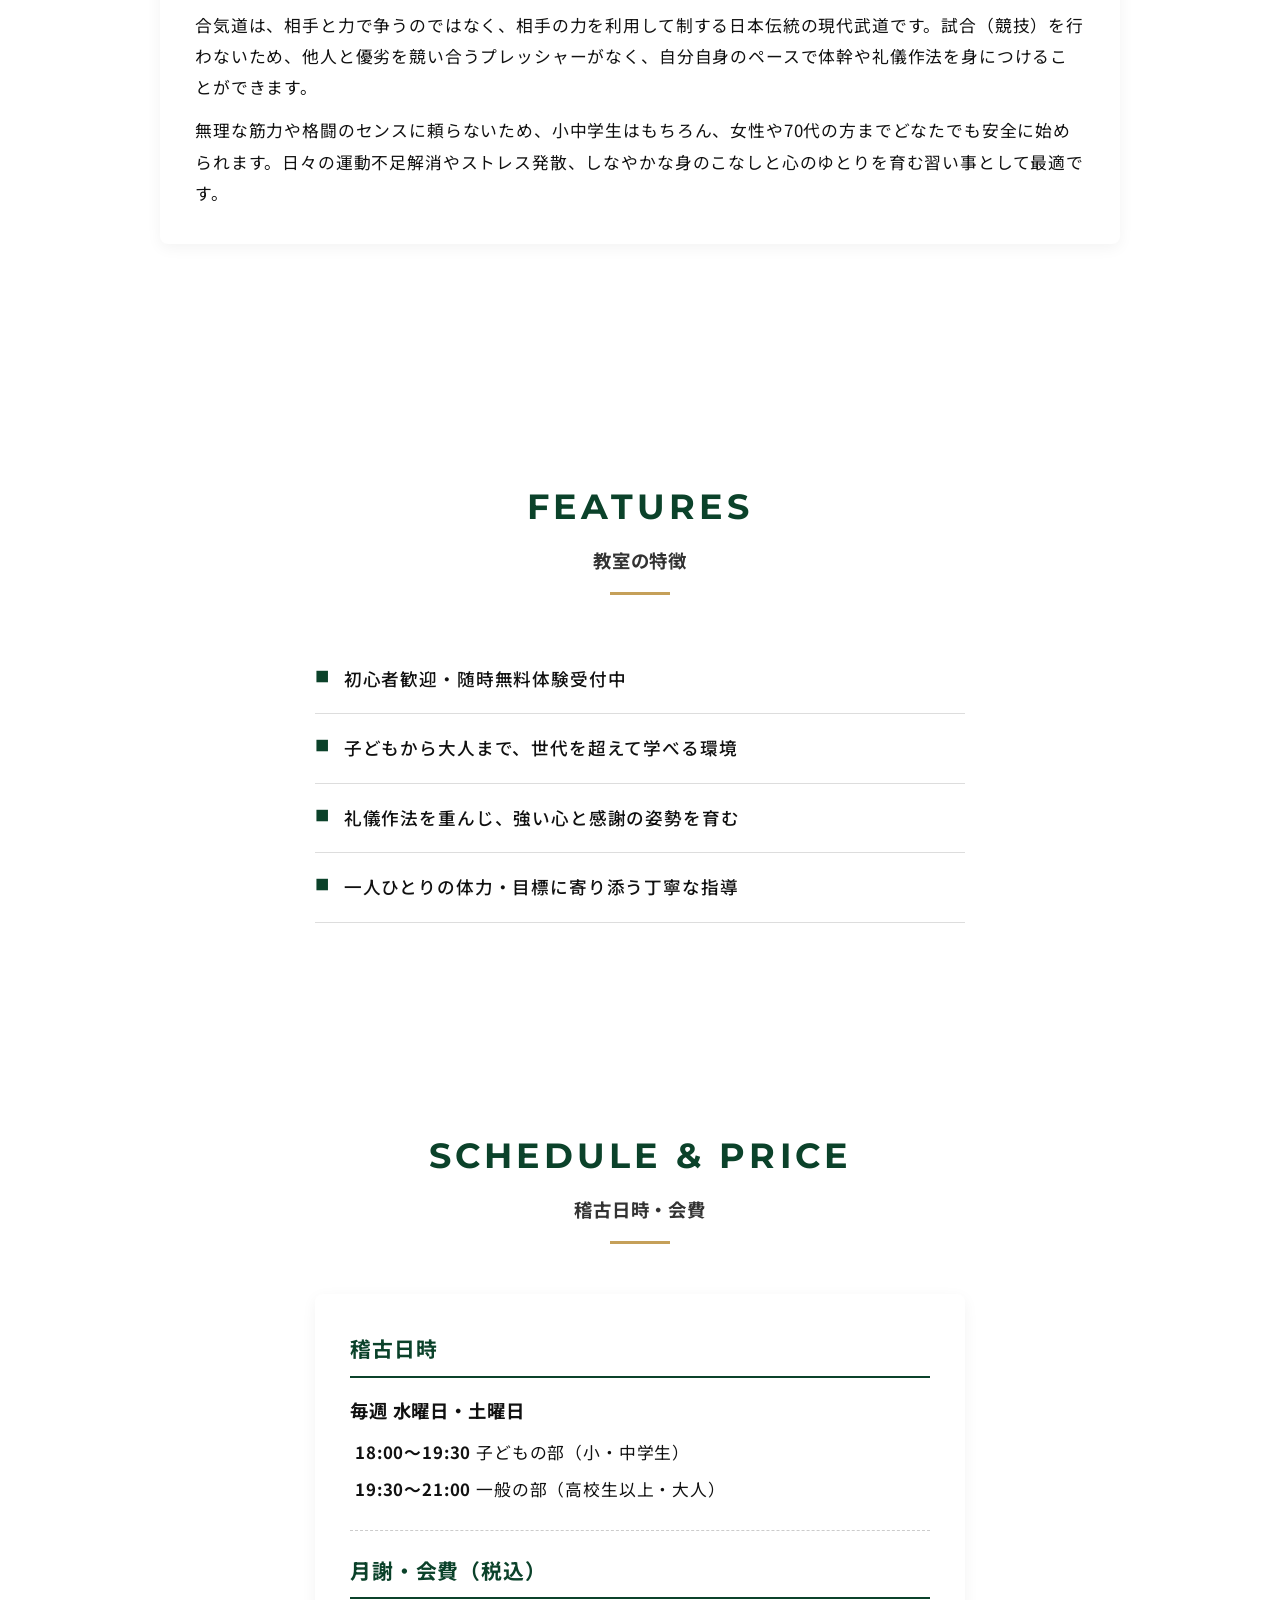
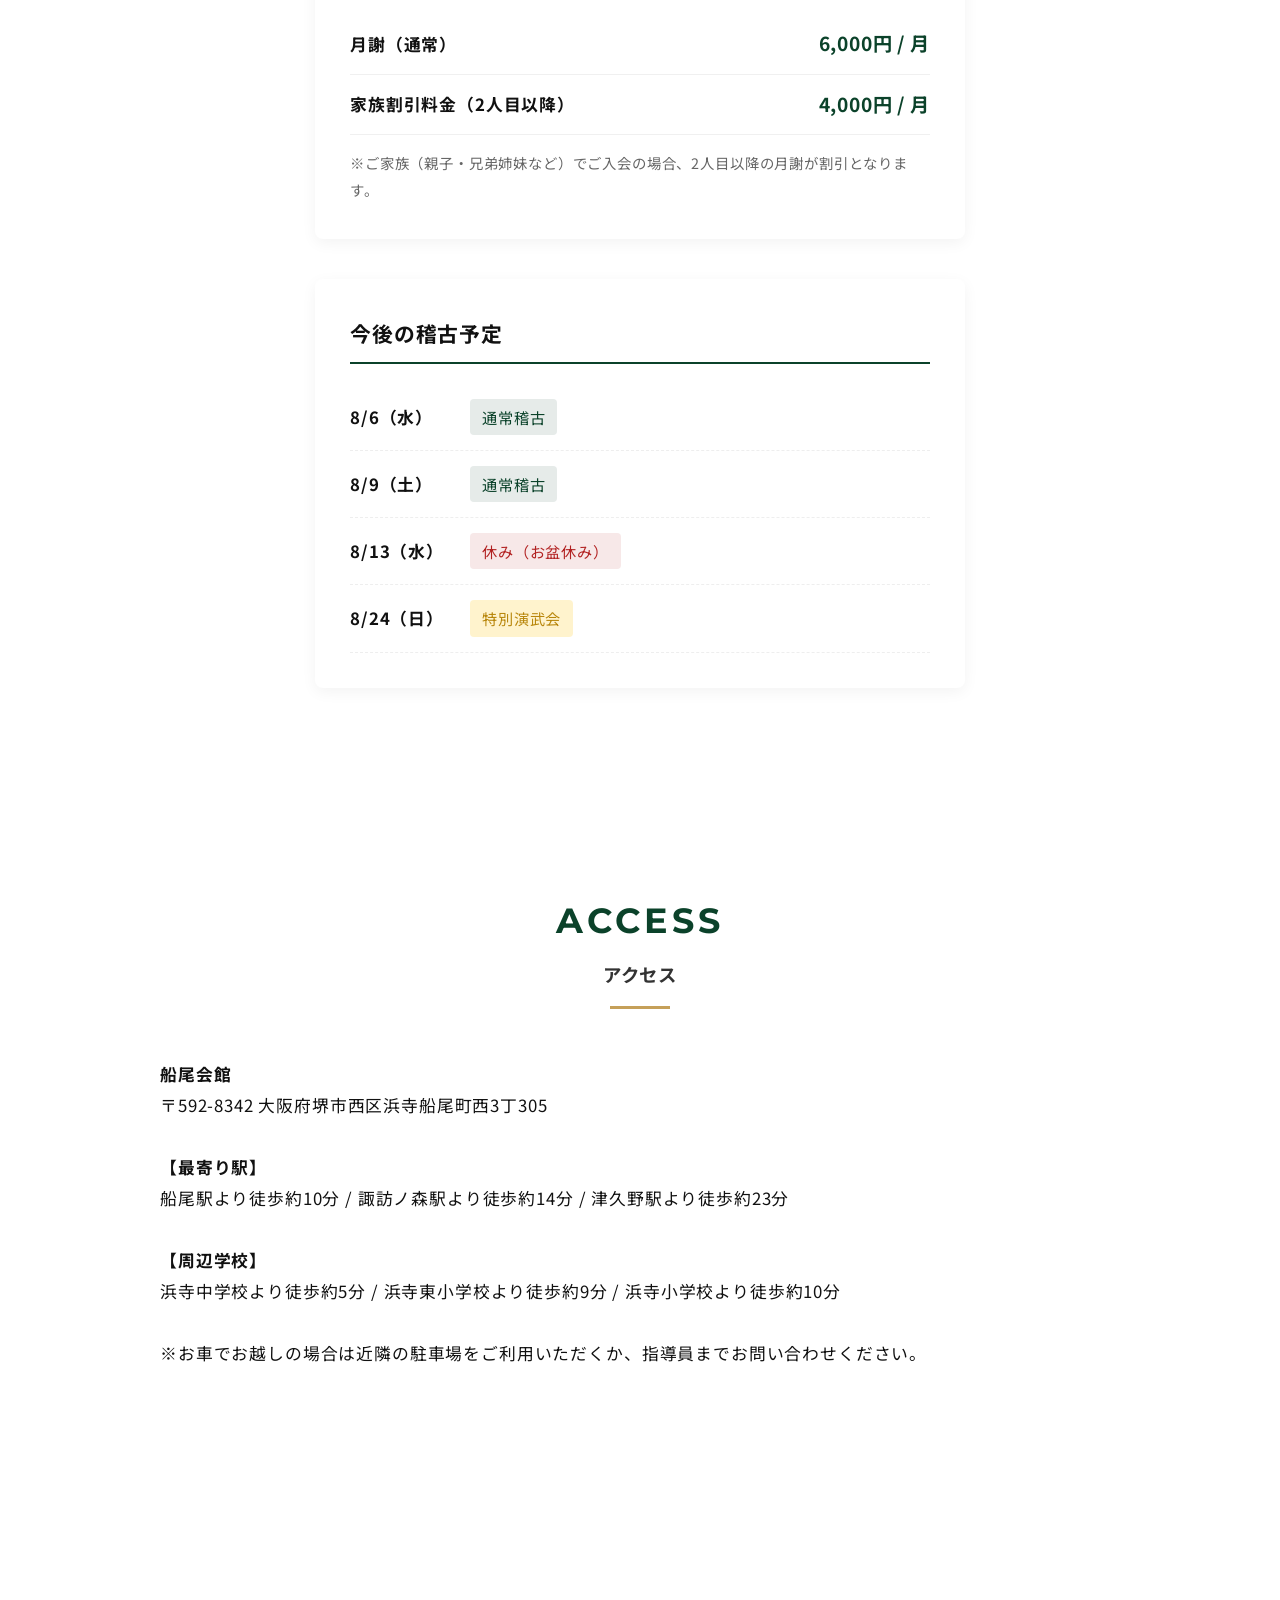
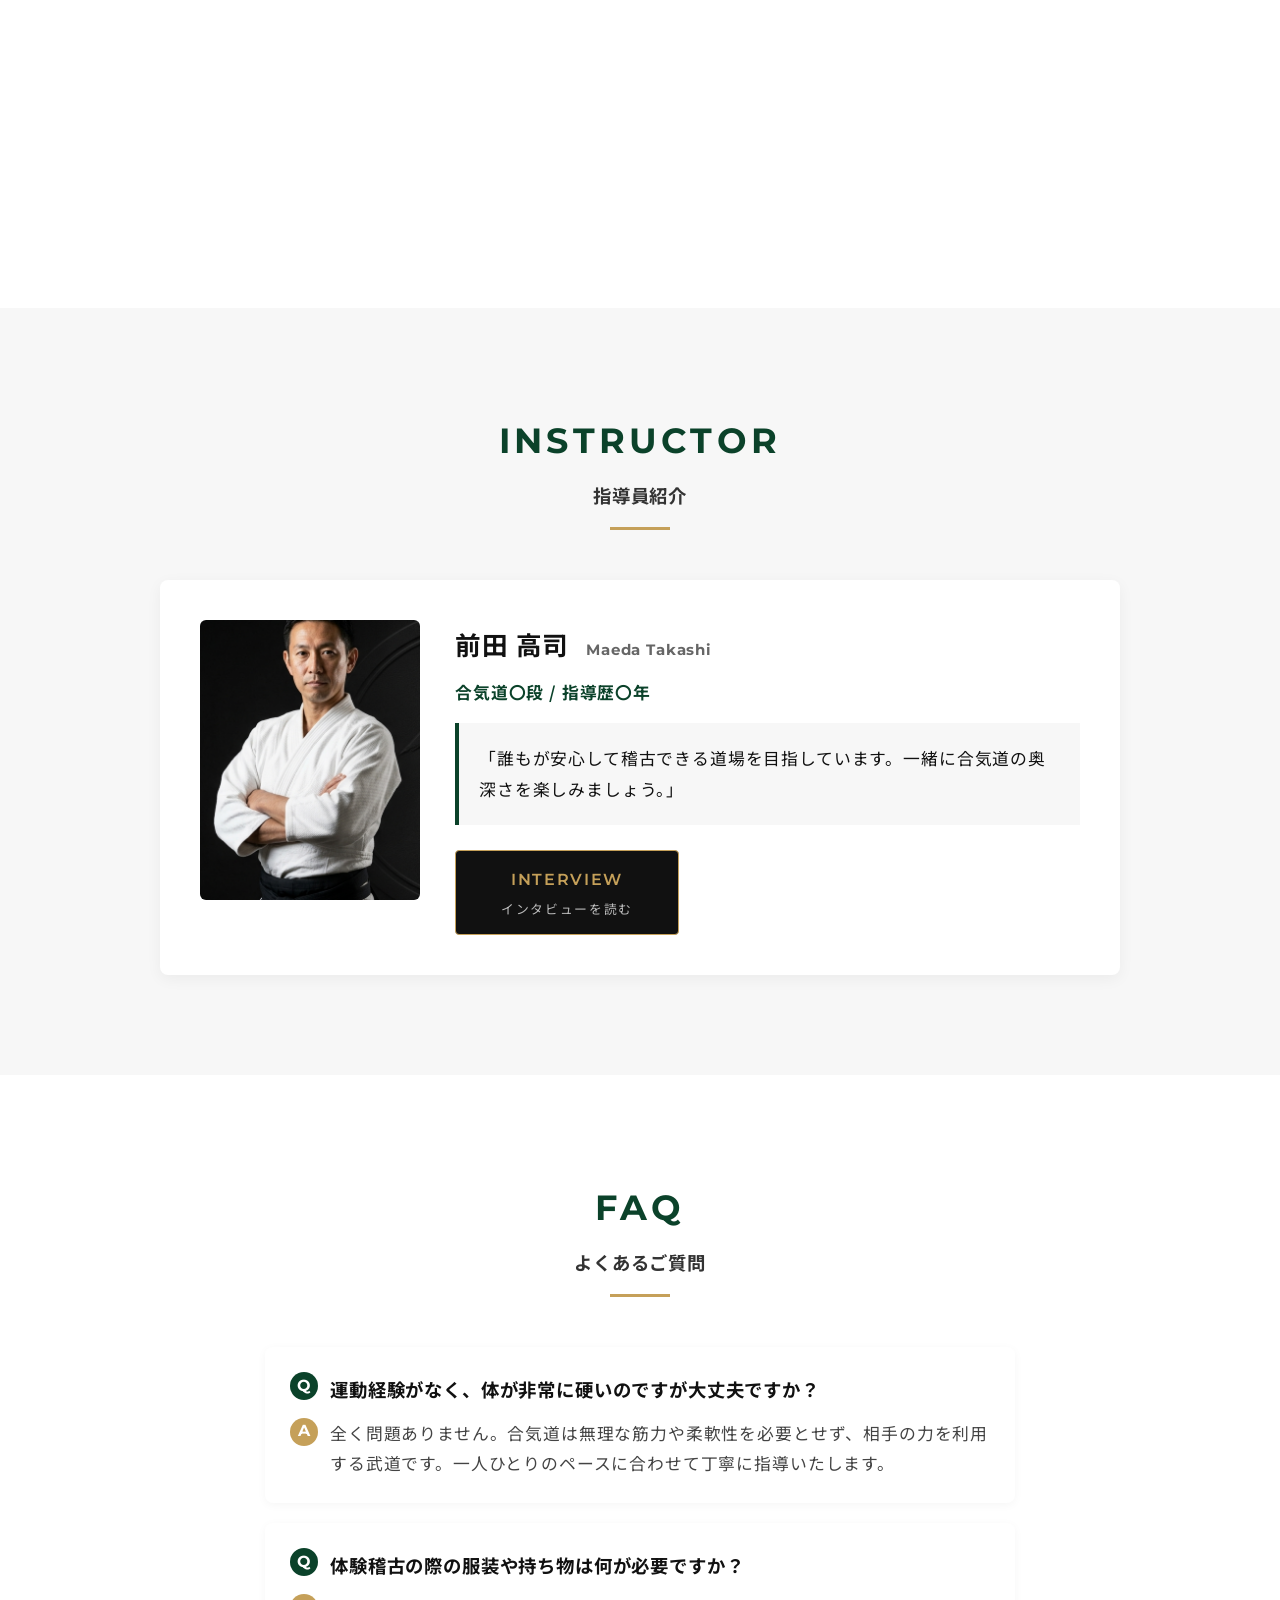
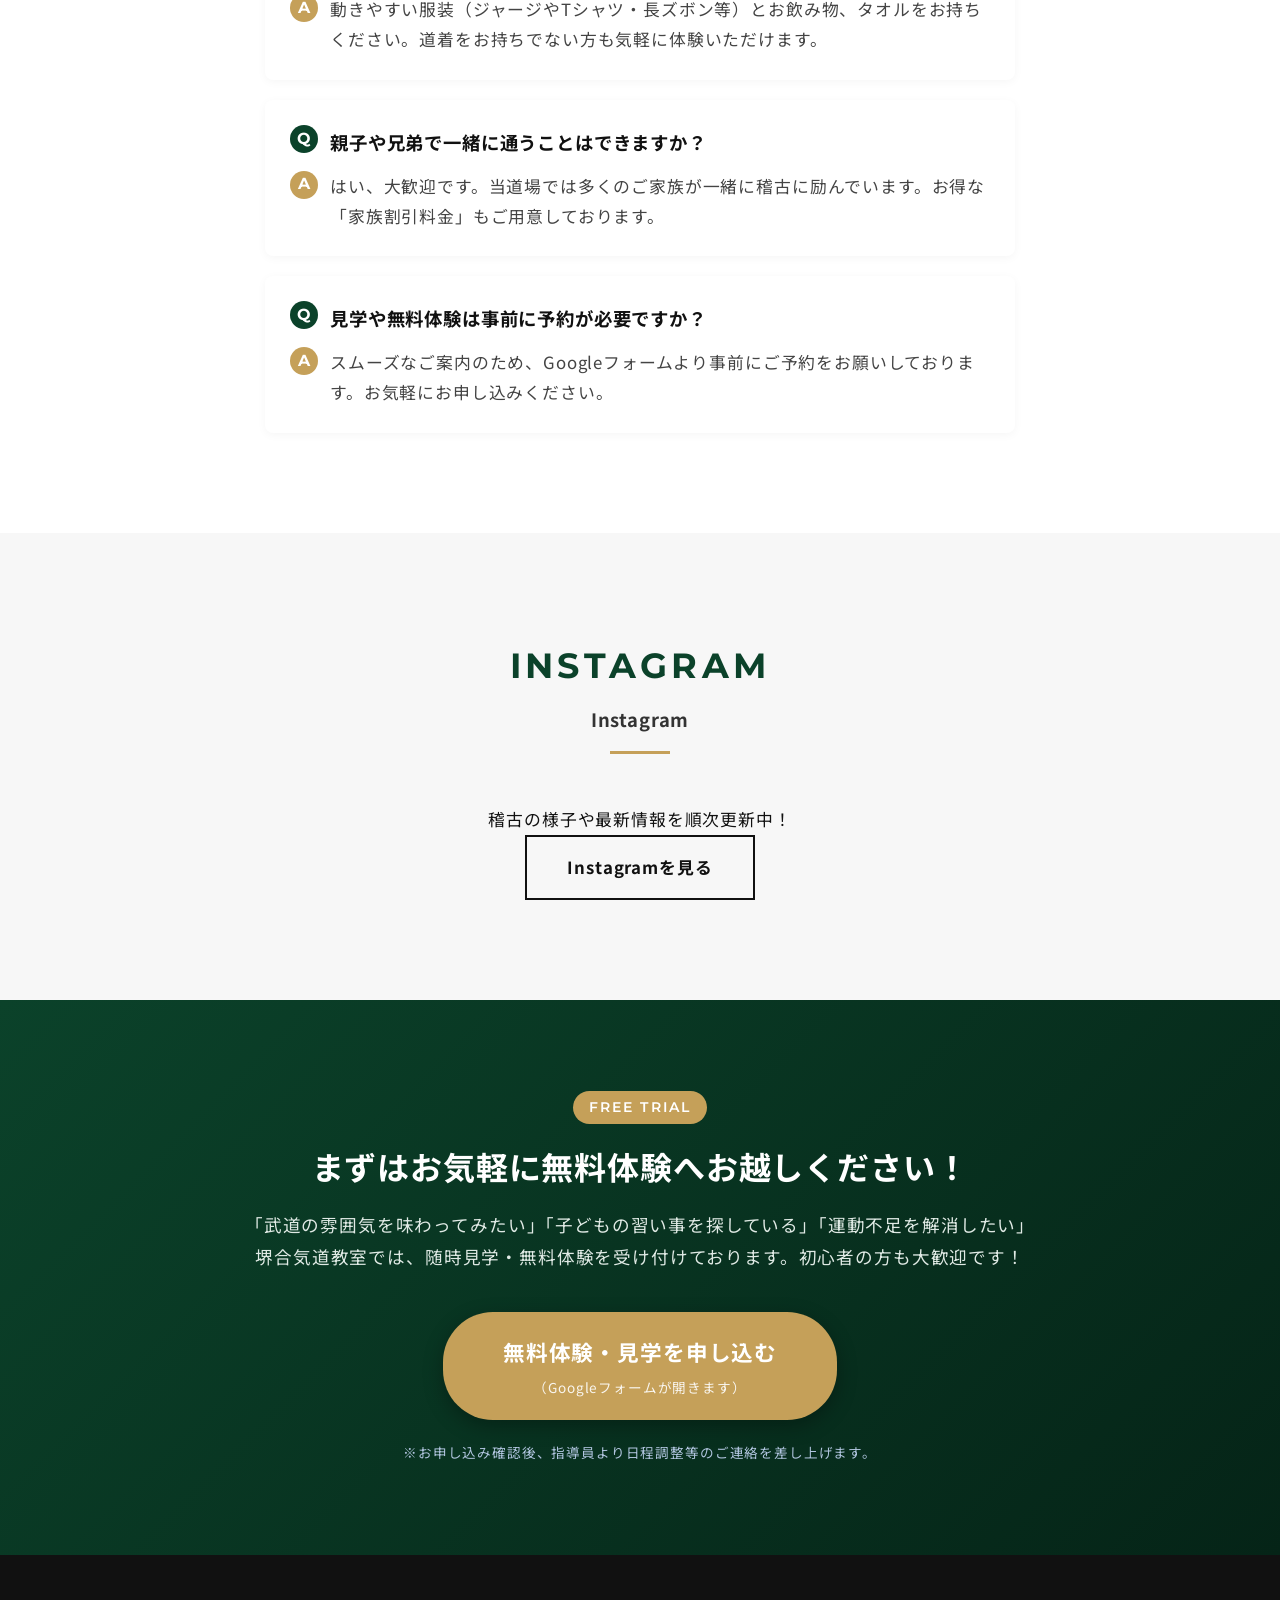
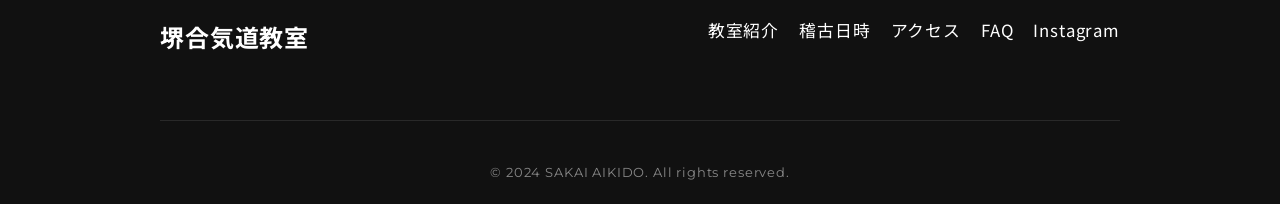
==== commit 7002efa2: "Add files via upload" ====
--- a/index.html
+++ b/index.html
@@ -7,7 +7,7 @@
     <!-- Google Fonts -->
     <link rel="preconnect" href="https://fonts.googleapis.com">
     <link rel="preconnect" href="https://fonts.gstatic.com" crossorigin>
-    <link href="https://fonts.googleapis.com/css2?family=Montserrat:wght@300;400;500;600&family=Noto+Sans+JP:wght@400;500;700&display=swap" rel="stylesheet">
+    <link href="https://fonts.googleapis.com/css2?family=Montserrat:wght@300;400;500;600;700&family=Noto+Sans+JP:wght@400;500;700&display=swap" rel="stylesheet">
     <link rel="stylesheet" href="style.css">
 </head>
 <body>
@@ -31,11 +31,11 @@
             <li><a href="#"><span>HOME</span>ホーム</a></li>
             <li><a href="#about"><span>ABOUT</span>教室紹介</a></li>
             <li><a href="#features"><span>FEATURES</span>特徴</a></li>
-            <li><a href="#schedule"><span>SCHEDULE</span>稽古日時</a></li>
+            <li><a href="#schedule"><span>SCHEDULE</span>稽古日時・料金</a></li>
             <li><a href="#access"><span>ACCESS</span>アクセス</a></li>
             <li><a href="#instructor"><span>INSTRUCTOR</span>指導員紹介</a></li>
-            <li><a href="#instagram"><span>INSTAGRAM</span>Instagram</a></li>
-            <li><a href="https://forms.gle/1L7aaWqh9uQGa3tB6" target="_blank" rel="noopener" class="nav-contact"><span>CONTACT</span>体験申し込み</a></li>
+            <li><a href="#faq"><span>FAQ</span>よくあるご質問</a></li>
+            <li><a href="https://forms.gle/1L7aaWqh9uQGa3tB6" target="_blank" rel="noopener" class="nav-contact"><span>CONTACT</span>無料体験申し込み</a></li>
         </ul>
     </nav>
     <div class="nav-overlay" id="js-overlay"></div>
@@ -52,13 +52,13 @@
                 <a href="https://forms.gle/1L7aaWqh9uQGa3tB6" target="_blank" rel="noopener" class="slide">
                     <img src="images/hero2.jpg" alt="大人の稽古 入会受付中">
                 </a>
-                <!-- ③ 指導員紹介 → 指導員セクションへ移動 -->
+                <!-- ③ Instagram順次更新中 → Instagram（順序入替） -->
+                <a href="https://www.instagram.com/toshi_1057/" target="_blank" rel="noopener" class="slide">
+                    <img src="images/hero4.jpg" alt="Instagram更新中">
+                </a>
+                <!-- ④ 指導員紹介 → 指導員セクションへ（順序入替） -->
                 <a href="#instructor" class="slide">
                     <img src="images/hero3.jpg" alt="指導員紹介">
-                </a>
-                <!-- ④ Instagram順次更新中 → Instagram -->
-                <a href="https://www.instagram.com/toshi_1057/" target="_blank" rel="noopener" class="slide">
-                    <img src="images/hero4.jpg" alt="Instagram更新中">
                 </a>
             </div>
             
@@ -75,16 +75,27 @@
             </div>
         </section>
 
-        <!-- 教室紹介・合気道とは -->
+        <!-- 教室紹介・船尾会館・合気道とは（充実化） -->
         <section id="about" class="section fade-in-up">
             <div class="container">
                 <h2 class="section-title">
                     <span class="en">ABOUT</span>
                     <span class="ja">教室紹介</span>
                 </h2>
+                
                 <div class="content-box">
-                    <h3>合気道とは</h3>
-                    <p>合気道は、いたずらに力で争うことをせず、相手と調和し、心身を鍛錬する武道です。<br>試合を行わないため、老若男女問わず、それぞれのペースで稽古を続けることができます。</p>
+                    <h3>堺合気道教室について</h3>
+                    <p>堺合気道教室は、大阪府堺市西区の「船尾会館」を中心に活動を行っている合気道道場です。小学生から大人・シニア世代まで、幅広い年代の会員が和気あいあいと稽古に励んでいます。</p>
+                    <p class="venue-info">
+                        <strong>【主な稽古場所】</strong><br>
+                        <strong>船尾会館</strong>（大阪府堺市西区浜寺船尾町西3丁305）
+                    </p>
+                </div>
+
+                <div class="content-box">
+                    <h3>「勝ち負けのない武道」合気道とは</h3>
+                    <p>合気道は、相手と力で争うのではなく、相手の力を利用して制する日本伝統の現代武道です。試合（競技）を行わないため、他人と優劣を競い合うプレッシャーがなく、自分自身のペースで体幹や礼儀作法を身につけることができます。</p>
+                    <p>無理な筋力や格闘のセンスに頼らないため、小中学生はもちろん、女性や70代の方までどなたでも安全に始められます。日々の運動不足解消やストレス発散、しなやかな身のこなしと心のゆとりを育む習い事として最適です。</p>
                 </div>
             </div>
         </section>
@@ -97,30 +108,48 @@
                     <span class="ja">教室の特徴</span>
                 </h2>
                 <ul class="feature-list">
-                    <li>初心者歓迎・無料体験あり</li>
-                    <li>子どもから大人まで一緒に学べる環境</li>
-                    <li>礼儀作法を重んじ、心を育む</li>
-                    <li>一人ひとりに寄り添う丁寧な指導</li>
+                    <li>初心者歓迎・随時無料体験受付中</li>
+                    <li>子どもから大人まで、世代を超えて学べる環境</li>
+                    <li>礼儀作法を重んじ、強い心と感謝の姿勢を育む</li>
+                    <li>一人ひとりの体力・目標に寄り添う丁寧な指導</li>
                 </ul>
             </div>
         </section>
 
-        <!-- 稽古日時・今後の予定 -->
+        <!-- 稽古日時・月謝（左揃え・家族料金追加） -->
         <section id="schedule" class="section fade-in-up">
             <div class="container">
                 <h2 class="section-title">
-                    <span class="en">SCHEDULE</span>
-                    <span class="ja">稽古日時</span>
-                </h2>
-                <div class="schedule-info">
-                    <p><strong>毎週 水曜日・土曜日</strong></p>
-                    <p>18:00〜19:30 子どもの部</p>
-                    <p>19:30〜21:00 一般の部</p>
-                    <p class="fee">月謝：6,000円</p>
+                    <span class="en">SCHEDULE & PRICE</span>
+                    <span class="ja">稽古日時・会費</span>
+                </h2>
+                
+                <div class="schedule-info left-align">
+                    <h3>稽古日時</h3>
+                    <p class="schedule-days"><strong>毎週 水曜日・土曜日</strong></p>
+                    <ul class="time-list">
+                        <li><strong>18:00〜19:30</strong> 子どもの部（小・中学生）</li>
+                        <li><strong>19:30〜21:00</strong> 一般の部（高校生以上・大人）</li>
+                    </ul>
+
+                    <div class="price-box">
+                        <h3>月謝・会費（税込）</h3>
+                        <ul class="price-list">
+                            <li>
+                                <span class="price-label">月謝（通常）</span>
+                                <span class="price-value">6,000円 / 月</span>
+                            </li>
+                            <li>
+                                <span class="price-label">家族割引料金（2人目以降）</span>
+                                <span class="price-value">4,000円 / 月</span>
+                            </li>
+                        </ul>
+                        <p class="price-note">※ご家族（親子・兄弟姉妹など）でご入会の場合、2人目以降の月謝が割引となります。</p>
+                    </div>
                 </div>
 
                 <div class="schedule-list">
-                    <h3>今後の予定</h3>
+                    <h3>今後の稽古予定</h3>
                     <ul>
                         <li class="status-normal"><span class="date">8/6（水）</span><span class="event">通常稽古</span></li>
                         <li class="status-normal"><span class="date">8/9（土）</span><span class="event">通常稽古</span></li>
@@ -131,7 +160,7 @@
             </div>
         </section>
 
-        <!-- アクセス -->
+        <!-- アクセス（徒歩に「約」を追加） -->
         <section id="access" class="section fade-in-up">
             <div class="container">
                 <h2 class="section-title">
@@ -146,15 +175,15 @@
                     <br>
                     <p>
                         <strong>【最寄り駅】</strong><br>
-                        船尾駅より徒歩10分 / 諏訪ノ森駅より徒歩14分 / 津久野駅より徒歩23分
+                        船尾駅より徒歩約10分 / 諏訪ノ森駅より徒歩約14分 / 津久野駅より徒歩約23分
                     </p>
                     <br>
                     <p>
                         <strong>【周辺学校】</strong><br>
-                        浜寺中学校より徒歩5分 / 浜寺東小学校より徒歩9分 / 浜寺小学校より徒歩10分
+                        浜寺中学校より徒歩約5分 / 浜寺東小学校より徒歩約9分 / 浜寺小学校より徒歩約10分
                     </p>
                     <br>
-                    <p>※車での来館も可能です。</p>
+                    <p>※お車でお越しの場合は近隣の駐車場をご利用いただくか、指導員までお問い合わせください。</p>
                 </div>
                 <!-- Google Map埋め込み -->
                 <div class="map-wrapper">
@@ -163,16 +192,7 @@
             </div>
         </section>
 
-        <!-- 体験申し込み（メイン導線） -->
-        <section id="contact" class="section contact-section fade-in-up">
-            <div class="container text-center">
-                <p>見学・無料体験は随時受け付けております。</p>
-                <p>お気軽にお問い合わせください。</p>
-                <a href="https://forms.gle/1L7aaWqh9uQGa3tB6" class="btn-primary" target="_blank" rel="noopener">無料体験を申し込む</a>
-            </div>
-        </section>
-
-<!-- 指導員紹介（補足） -->
+        <!-- 指導員紹介 -->
         <section id="instructor" class="section bg-light fade-in-up">
             <div class="container">
                 <h2 class="section-title">
@@ -180,14 +200,12 @@
                     <span class="ja">指導員紹介</span>
                 </h2>
                 <div class="instructor-card">
-                    <!-- 写真タグを正式配置いたしました -->
                     <img src="images/instructor.jpg" alt="前田 高司 先生" class="instructor-img">
                     <div class="instructor-profile">
                         <h3>前田 高司 <small>Maeda Takashi</small></h3>
                         <p class="history">合気道〇段 / 指導歴〇年</p>
                         <p class="comment">「誰もが安心して稽古できる道場を目指しています。一緒に合気道の奥深さを楽しみましょう。」</p>
                         
-                        <!-- INTERVIEW ボタン -->
                         <div class="instructor-btn-wrapper">
                             <a href="interview.html" class="btn-interview">
                                 <span class="en">INTERVIEW</span>
@@ -199,15 +217,64 @@
             </div>
         </section>
 
-        <!-- Instagram（補足） -->
-        <section id="instagram" class="section fade-in-up">
+        <!-- FAQ（よくあるご質問）新設 -->
+        <section id="faq" class="section fade-in-up">
+            <div class="container">
+                <h2 class="section-title">
+                    <span class="en">FAQ</span>
+                    <span class="ja">よくあるご質問</span>
+                </h2>
+                <dl class="faq-list">
+                    <div class="faq-item">
+                        <dt class="faq-q"><span class="q-icon">Q</span>運動経験がなく、体が非常に硬いのですが大丈夫ですか？</dt>
+                        <dd class="faq-a"><span class="a-icon">A</span>全く問題ありません。合気道は無理な筋力や柔軟性を必要とせず、相手の力を利用する武道です。一人ひとりのペースに合わせて丁寧に指導いたします。</dd>
+                    </div>
+                    <div class="faq-item">
+                        <dt class="faq-q"><span class="q-icon">Q</span>体験稽古の際の服装や持ち物は何が必要ですか？</dt>
+                        <dd class="faq-a"><span class="a-icon">A</span>動きやすい服装（ジャージやTシャツ・長ズボン等）とお飲み物、タオルをお持ちください。道着をお持ちでない方も気軽に体験いただけます。</dd>
+                    </div>
+                    <div class="faq-item">
+                        <dt class="faq-q"><span class="q-icon">Q</span>親子や兄弟で一緒に通うことはできますか？</dt>
+                        <dd class="faq-a"><span class="a-icon">A</span>はい、大歓迎です。当道場では多くのご家族が一緒に稽古に励んでいます。お得な「家族割引料金」もご用意しております。</dd>
+                    </div>
+                    <div class="faq-item">
+                        <dt class="faq-q"><span class="q-icon">Q</span>見学や無料体験は事前に予約が必要ですか？</dt>
+                        <dd class="faq-a"><span class="a-icon">A</span>スムーズなご案内のため、Googleフォームより事前にご予約をお願いしております。お気軽にお申し込みください。</dd>
+                    </div>
+                </dl>
+            </div>
+        </section>
+
+        <!-- Instagram -->
+        <section id="instagram" class="section bg-light fade-in-up">
             <div class="container text-center">
                 <h2 class="section-title">
                     <span class="en">INSTAGRAM</span>
                     <span class="ja">Instagram</span>
                 </h2>
-                <p>稽古の様子を順次更新中！</p>
+                <p>稽古の様子や最新情報を順次更新中！</p>
                 <a href="https://www.instagram.com/toshi_1057/" class="btn-secondary" target="_blank" rel="noopener">Instagramを見る</a>
+            </div>
+        </section>
+
+        <!-- 体験申し込み（強化版CTA） -->
+        <section id="contact" class="section contact-section fade-in-up">
+            <div class="container">
+                <div class="contact-box text-center">
+                    <span class="contact-badge">FREE TRIAL</span>
+                    <h2 class="contact-title">まずはお気軽に無料体験へお越しください！</h2>
+                    <p class="contact-desc">
+                        「武道の雰囲気を味わってみたい」「子どもの習い事を探している」「運動不足を解消したい」<br>
+                        堺合気道教室では、随時見学・無料体験を受け付けております。初心者の方も大歓迎です！
+                    </p>
+                    <div class="contact-btn-wrapper">
+                        <a href="https://forms.gle/1L7aaWqh9uQGa3tB6" class="btn-primary btn-cta" target="_blank" rel="noopener">
+                            <span class="main-text">無料体験・見学を申し込む</span>
+                            <span class="sub-text">（Googleフォームが開きます）</span>
+                        </a>
+                    </div>
+                    <p class="contact-note">※お申し込み確認後、指導員より日程調整等のご連絡を差し上げます。</p>
+                </div>
             </div>
         </section>
     </main>
@@ -221,6 +288,7 @@
                     <li><a href="#about">教室紹介</a></li>
                     <li><a href="#schedule">稽古日時</a></li>
                     <li><a href="#access">アクセス</a></li>
+                    <li><a href="#faq">FAQ</a></li>
                     <li><a href="https://www.instagram.com/toshi_1057/" target="_blank" rel="noopener">Instagram</a></li>
                 </ul>
             </div>
--- a/style.css
+++ b/style.css
@@ -8,8 +8,8 @@
     --color-sub: #111111;  /* 黒 */
     --color-bg: #FFFFFF;   /* 白 */
     --color-light: #F7F7F7;
-    --color-accent: #B22222; /* 赤（旧旗モチーフ） */
-    --color-gold: #C5A059;   /* 高級感のある落ち着いたゴールド */
+    --color-accent: #B22222; /* 赤 */
+    --color-gold: #C5A059;   /* 金色 */
     
     --font-ja: 'Noto Sans JP', sans-serif;
     --font-en: 'Montserrat', sans-serif;
@@ -23,11 +23,13 @@
     box-sizing: border-box;
 }
 
+/* PC版の基礎文字サイズを全体的に拡大 (1.05rem) */
 body {
     font-family: var(--font-ja);
     color: var(--color-sub);
     background-color: var(--color-bg);
-    line-height: 1.8;
+    font-size: 1.05rem;
+    line-height: 1.85;
     letter-spacing: 0.05em;
     -webkit-font-smoothing: antialiased;
 }
@@ -63,31 +65,43 @@
 }
 
 /* =========================================
-   タイポグラフィ・見出し
+   タイポグラフィ・見出し（目立たせる調整）
 ========================================= */
 .section {
     padding: 100px 0;
 }
 
+/* 見出しデザインの強化 */
 .section-title {
     text-align: center;
     margin-bottom: 50px;
+    position: relative;
+}
+
+.section-title::after {
+    content: '';
+    display: block;
+    width: 60px;
+    height: 3px;
+    background-color: var(--color-gold);
+    margin: 15px auto 0;
 }
 
 .section-title .en {
     display: block;
     font-family: var(--font-en);
-    font-size: 1.5rem;
-    font-weight: 300;
+    font-size: 2.2rem; /* サイズ拡大 */
+    font-weight: 700;
     color: var(--color-main);
-    letter-spacing: 0.1em;
+    letter-spacing: 0.12em;
 }
 
 .section-title .ja {
     display: block;
-    font-size: 1rem;
-    font-weight: 500;
-    margin-top: 5px;
+    font-size: 1.15rem; /* サイズ拡大 */
+    font-weight: 700;
+    margin-top: 4px;
+    color: #333;
 }
 
 /* =========================================
@@ -114,13 +128,13 @@
 }
 
 .header-logo .logo-ja {
-    font-size: 1.2rem;
+    font-size: 1.25rem;
     font-weight: 700;
 }
 
 .header-logo .logo-en {
     font-family: var(--font-en);
-    font-size: 0.7rem;
+    font-size: 0.75rem;
     color: var(--color-main);
 }
 
@@ -202,7 +216,7 @@
 }
 
 .nav-contact {
-    color: var(--color-main) !important;
+    color: var(--color-gold) !important;
     font-weight: bold;
 }
 
@@ -225,7 +239,7 @@
 }
 
 /* =========================================
-   トップスライダー (拡大アニメーション削除済み)
+   トップスライダー (ズームなし・スムーズフェード)
 ========================================= */
 .hero {
     margin-top: var(--header-height);
@@ -262,7 +276,6 @@
     visibility: visible;
 }
 
-/* 画像は拡大させず静止して配置 */
 .slide img {
     width: 100%;
     height: 100%;
@@ -284,11 +297,11 @@
 
 .slider-btn {
     pointer-events: auto;
-    background-color: rgba(0,0,0,0.3);
+    background-color: rgba(0,0,0,0.4);
     color: #fff;
     border: none;
-    width: 40px;
-    height: 40px;
+    width: 44px;
+    height: 44px;
     border-radius: 50%;
     font-size: 1.2rem;
     cursor: pointer;
@@ -321,19 +334,55 @@
 }
 
 /* =========================================
-   コンテンツ各セクション
-========================================= */
-/* FEATURES */
+   ABOUT (教室紹介)
+========================================= */
+.content-box {
+    background: #fff;
+    padding: 35px;
+    border-radius: 8px;
+    box-shadow: 0 4px 15px rgba(0,0,0,0.05);
+    margin-bottom: 30px;
+}
+
+.content-box h3 {
+    font-size: 1.35rem;
+    color: var(--color-main);
+    border-bottom: 2px solid var(--color-main);
+    padding-bottom: 8px;
+    margin-bottom: 15px;
+}
+
+.content-box p {
+    margin-bottom: 12px;
+}
+
+.content-box p:last-child {
+    margin-bottom: 0;
+}
+
+.venue-info {
+    margin-top: 20px;
+    padding: 15px;
+    background-color: var(--color-light);
+    border-left: 4px solid var(--color-gold);
+    border-radius: 0 4px 4px 0;
+}
+
+/* =========================================
+   FEATURES (特徴)
+========================================= */
 .feature-list {
-    max-width: 600px;
+    max-width: 650px;
     margin: 0 auto;
 }
 
 .feature-list li {
-    padding: 15px 0;
+    padding: 18px 0;
     border-bottom: 1px solid #ddd;
     position: relative;
-    padding-left: 1.5rem;
+    padding-left: 1.8rem;
+    font-size: 1.1rem;
+    font-weight: 500;
 }
 
 .feature-list li::before {
@@ -341,26 +390,84 @@
     color: var(--color-main);
     position: absolute;
     left: 0;
-    font-size: 0.8rem;
-}
-
-/* SCHEDULE */
-.schedule-info {
-    text-align: center;
-    margin-bottom: 40px;
-    font-size: 1.1rem;
-}
-.schedule-info .fee {
-    margin-top: 15px;
-    font-weight: bold;
+    font-size: 0.9rem;
+}
+
+/* =========================================
+   SCHEDULE (稽古日時・月謝 左揃え)
+========================================= */
+.schedule-info.left-align {
+    text-align: left;
+    max-width: 650px;
+    margin: 0 auto 40px;
+    background: #fff;
+    padding: 35px;
+    border-radius: 8px;
+    box-shadow: 0 4px 15px rgba(0,0,0,0.05);
+}
+
+.schedule-info h3 {
+    font-size: 1.3rem;
     color: var(--color-main);
+    border-bottom: 2px solid var(--color-main);
+    padding-bottom: 8px;
+    margin-bottom: 15px;
+}
+
+.schedule-days {
+    font-size: 1.15rem;
+    margin-bottom: 10px;
+}
+
+.time-list {
+    margin-bottom: 25px;
+    padding-left: 5px;
+}
+
+.time-list li {
+    margin-bottom: 6px;
+}
+
+.price-box {
+    margin-top: 25px;
+    padding-top: 20px;
+    border-top: 1px dashed #ccc;
+}
+
+.price-list {
+    margin: 15px 0;
+}
+
+.price-list li {
+    display: flex;
+    justify-content: space-between;
+    align-items: center;
+    padding: 12px 0;
+    border-bottom: 1px solid #f0f0f0;
+}
+
+.price-label {
+    font-weight: bold;
+}
+
+.price-value {
+    color: var(--color-main);
+    font-weight: bold;
+    font-size: 1.2rem;
+}
+
+.price-note {
+    font-size: 0.9rem;
+    color: #666;
+    margin-top: 8px;
 }
 
 .schedule-list {
-    max-width: 600px;
+    max-width: 650px;
     margin: 0 auto;
     background: #fff;
-    padding: 30px;
+    padding: 35px;
+    border-radius: 8px;
     box-shadow: 0 4px 15px rgba(0,0,0,0.05);
 }
 
@@ -368,6 +475,7 @@
     margin-bottom: 20px;
     border-bottom: 2px solid var(--color-main);
     padding-bottom: 10px;
+    font-size: 1.3rem;
 }
 
 .schedule-list li {
@@ -378,30 +486,34 @@
 }
 
 .schedule-list .date {
-    width: 100px;
+    width: 120px;
     font-weight: bold;
 }
 
 .schedule-list .event {
     padding: 4px 12px;
     border-radius: 4px;
-    font-size: 0.9rem;
+    font-size: 0.95rem;
 }
 
 .status-normal .event { background-color: rgba(11, 66, 42, 0.1); color: var(--color-main); }
 .status-closed .event { background-color: rgba(178, 34, 34, 0.1); color: var(--color-accent); }
 .status-event .event  { background-color: rgba(255, 193, 7, 0.2); color: #B8860B; }
 
-/* ACCESS */
+/* =========================================
+   ACCESS
+========================================= */
 .map-wrapper {
     margin-top: 30px;
 }
 
-/* INSTRUCTOR */
+/* =========================================
+   INSTRUCTOR
+========================================= */
 .instructor-card {
     display: flex;
     flex-wrap: wrap;
-    gap: 30px;
+    gap: 35px;
     background: #fff;
     padding: 40px;
     border-radius: 8px;
@@ -422,20 +534,23 @@
 }
 
 .instructor-profile h3 {
-    font-size: 1.5rem;
+    font-size: 1.6rem;
     margin-bottom: 10px;
 }
+
 .instructor-profile h3 small {
     font-family: var(--font-en);
-    font-size: 0.9rem;
+    font-size: 0.95rem;
     color: #666;
     margin-left: 10px;
 }
+
 .instructor-profile .history {
     color: var(--color-main);
     font-weight: bold;
     margin-bottom: 15px;
 }
+
 .instructor-profile .comment {
     background: var(--color-light);
     padding: 20px;
@@ -453,7 +568,7 @@
     flex-direction: column;
     align-items: center;
     justify-content: center;
-    padding: 12px 40px;
+    padding: 14px 45px;
     background-color: var(--color-sub);
     color: #fff;
     border: 1px solid var(--color-gold);
@@ -464,13 +579,13 @@
 
 .btn-interview .en {
     font-family: var(--font-en);
-    font-size: 0.95rem;
-    font-weight: 500;
+    font-size: 1rem;
+    font-weight: 600;
     color: var(--color-gold);
 }
 
 .btn-interview .ja {
-    font-size: 0.75rem;
+    font-size: 0.8rem;
     color: #bbb;
     margin-top: 2px;
 }
@@ -486,149 +601,145 @@
 }
 
 /* =========================================
-   INTERVIEW ページ用スタイル
-========================================= */
-.article-page {
-    margin-top: var(--header-height);
-    padding: 60px 20px 100px;
-    background-color: #FAFAFA;
-}
-
-.interview-container {
+   FAQ (よくあるご質問)
+========================================= */
+.faq-list {
+    max-width: 750px;
+    margin: 0 auto;
+    display: flex;
+    flex-direction: column;
+    gap: 20px;
+}
+
+.faq-item {
+    background: #fff;
+    border-radius: 8px;
+    padding: 25px;
+    box-shadow: 0 2px 10px rgba(0,0,0,0.04);
+}
+
+.faq-q {
+    font-weight: bold;
+    font-size: 1.15rem;
+    color: var(--color-sub);
+    display: flex;
+    align-items: flex-start;
+    gap: 12px;
+    margin-bottom: 12px;
+}
+
+.q-icon {
+    background: var(--color-main);
+    color: #fff;
+    font-family: var(--font-en);
+    font-weight: bold;
+    font-size: 1rem;
+    width: 28px;
+    height: 28px;
+    display: inline-flex;
+    align-items: center;
+    justify-content: center;
+    border-radius: 50%;
+    flex-shrink: 0;
+}
+
+.faq-a {
+    display: flex;
+    align-items: flex-start;
+    gap: 12px;
+    color: #444;
+    line-height: 1.8;
+}
+
+.a-icon {
+    background: var(--color-gold);
+    color: #fff;
+    font-family: var(--font-en);
+    font-weight: bold;
+    font-size: 1rem;
+    width: 28px;
+    height: 28px;
+    display: inline-flex;
+    align-items: center;
+    justify-content: center;
+    border-radius: 50%;
+    flex-shrink: 0;
+}
+
+/* =========================================
+   CONTACT (お問い合わせエリア強化)
+========================================= */
+.contact-section {
+    background: linear-gradient(135deg, #0B422A 0%, #052417 100%);
+    color: #fff;
+    padding: 90px 0;
+}
+
+.contact-box {
     max-width: 800px;
     margin: 0 auto;
-    background: #FFFFFF;
-    padding: 60px 50px;
-    border-radius: 8px;
-    box-shadow: 0 2px 20px rgba(0, 0, 0, 0.04);
-}
-
-.interview-header {
-    border-bottom: 2px solid var(--color-main);
-    padding-bottom: 30px;
+}
+
+.contact-badge {
+    display: inline-block;
+    background: var(--color-gold);
+    color: #fff;
+    font-family: var(--font-en);
+    font-weight: 600;
+    font-size: 0.85rem;
+    letter-spacing: 0.15em;
+    padding: 4px 16px;
+    border-radius: 20px;
+    margin-bottom: 20px;
+}
+
+.contact-title {
+    font-size: 2rem;
+    font-weight: bold;
+    margin-bottom: 20px;
+    line-height: 1.4;
+}
+
+.contact-desc {
+    font-size: 1.1rem;
+    color: #E0EAE5;
+    line-height: 1.8;
     margin-bottom: 40px;
 }
 
-.interview-subtitle {
-    font-family: var(--font-en);
-    font-size: 0.9rem;
-    font-weight: 600;
-    color: var(--color-main);
-    letter-spacing: 0.15em;
-    margin-bottom: 10px;
-}
-
-.interview-title {
-    font-size: 1.8rem;
-    line-height: 1.5;
-    margin-bottom: 20px;
-    font-weight: 700;
-}
-
-.interview-lead {
-    font-size: 1.05rem;
-    color: #555;
-    line-height: 1.8;
-}
-
-.interview-body {
-    font-size: 1rem;
-    line-height: 1.9;
-}
-
-.interview-block {
-    margin-bottom: 40px;
-}
-
-.interview-block .question {
-    font-size: 1.25rem;
-    color: var(--color-main);
-    background-color: rgba(11, 66, 42, 0.05);
-    padding: 15px 20px;
-    border-left: 4px solid var(--color-main);
-    border-radius: 0 4px 4px 0;
-    margin-bottom: 20px;
-    line-height: 1.6;
-}
-
-.interview-block .answer p {
-    margin-bottom: 15px;
-}
-
-.interview-block .answer .speaker {
-    font-weight: bold;
-    color: var(--color-sub);
-    margin-bottom: 5px;
-}
-
-.highlight-quote {
-    font-size: 1.2rem;
-    font-weight: bold;
-    text-align: center;
-    color: var(--color-main);
-    margin: 30px 0;
-    padding: 20px;
-    background-color: #F4F7F5;
-    border-top: 1px solid var(--color-main);
-    border-bottom: 1px solid var(--color-main);
-}
-
-.interview-image {
-    margin: 40px 0;
-    text-align: center;
-}
-
-.interview-image img {
-    width: 100%;
-    max-height: 450px;
-    object-fit: cover;
-    border-radius: 6px;
-    box-shadow: 0 4px 10px rgba(0,0,0,0.08);
-}
-
-.editor-note {
-    background-color: var(--color-light);
-    padding: 30px;
-    border-radius: 6px;
-    margin-top: 50px;
-    border: 1px solid #EAEAEA;
-}
-
-.editor-title {
-    font-size: 1rem;
-    font-weight: bold;
-    color: var(--color-sub);
-    margin-bottom: 10px;
-    display: inline-block;
-    border-bottom: 2px solid var(--color-gold);
-}
-
-.interview-footer-action {
-    margin-top: 60px;
-    padding-top: 40px;
-    border-top: 1px solid #EEE;
-}
-
-.back-to-home {
+.btn-cta {
+    display: inline-flex;
+    flex-direction: column;
+    align-items: center;
+    justify-content: center;
+    background: var(--color-gold);
+    color: #fff;
+    padding: 20px 60px;
+    border-radius: 50px;
+    box-shadow: 0 6px 20px rgba(0,0,0,0.3);
+    transition: transform 0.3s ease, background-color 0.3s ease;
+}
+
+.btn-cta:hover {
+    background: #B38E46;
+    transform: translateY(-2px);
+}
+
+.btn-cta .main-text {
+    font-size: 1.35rem;
+    font-weight: bold;
+}
+
+.btn-cta .sub-text {
+    font-size: 0.85rem;
+    opacity: 0.9;
+    margin-top: 3px;
+}
+
+.contact-note {
+    font-size: 0.85rem;
+    color: #B0C4DE;
     margin-top: 20px;
-}
-
-/* =========================================
-   共通ボタン
-========================================= */
-.btn-primary {
-    display: inline-block;
-    background-color: var(--color-main);
-    color: #fff;
-    padding: 20px 50px;
-    font-size: 1.2rem;
-    font-weight: bold;
-    border-radius: 50px;
-    box-shadow: 0 4px 15px rgba(11, 66, 42, 0.3);
-}
-
-.btn-primary:hover {
-    background-color: #083321;
 }
 
 .btn-secondary {
@@ -696,9 +807,17 @@
 }
 
 /* =========================================
-   レスポンシブ (スマホ対応)
+   レスポンシブ (スマホ表示)
 ========================================= */
 @media screen and (max-width: 768px) {
+    body {
+        font-size: 1rem; /* スマホでは標準サイズに戻す */
+    }
+
+    .section-title .en {
+        font-size: 1.8rem;
+    }
+
     .hero {
         height: auto;
         padding: 10px;
@@ -732,17 +851,17 @@
         padding: 60px 0;
     }
 
-    .interview-container {
-        padding: 30px 20px;
-    }
-
-    .interview-title {
+    .contact-title {
         font-size: 1.4rem;
     }
 
-    .interview-block .question {
-        font-size: 1.1rem;
-        padding: 12px 15px;
+    .btn-cta {
+        padding: 16px 30px;
+        width: 100%;
+    }
+
+    .btn-cta .main-text {
+        font-size: 1.15rem;
     }
 
     .instructor-card {
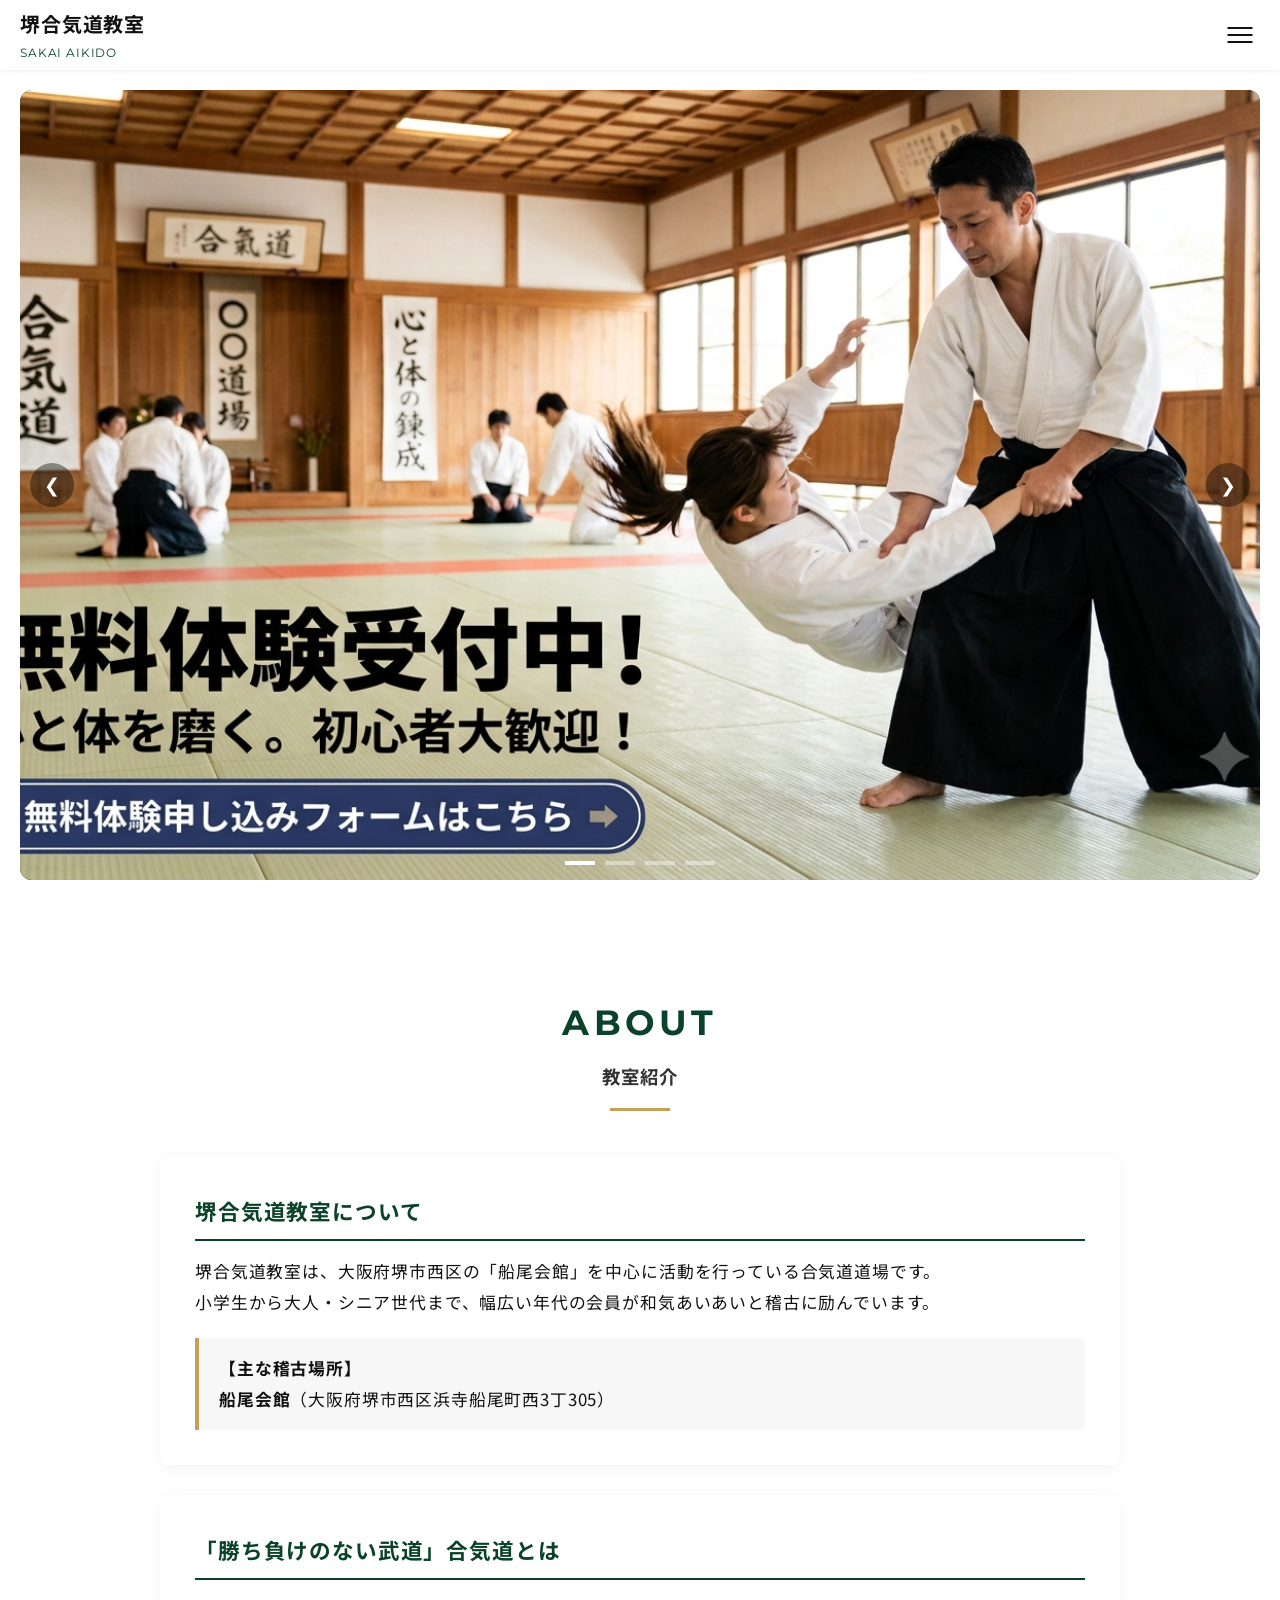
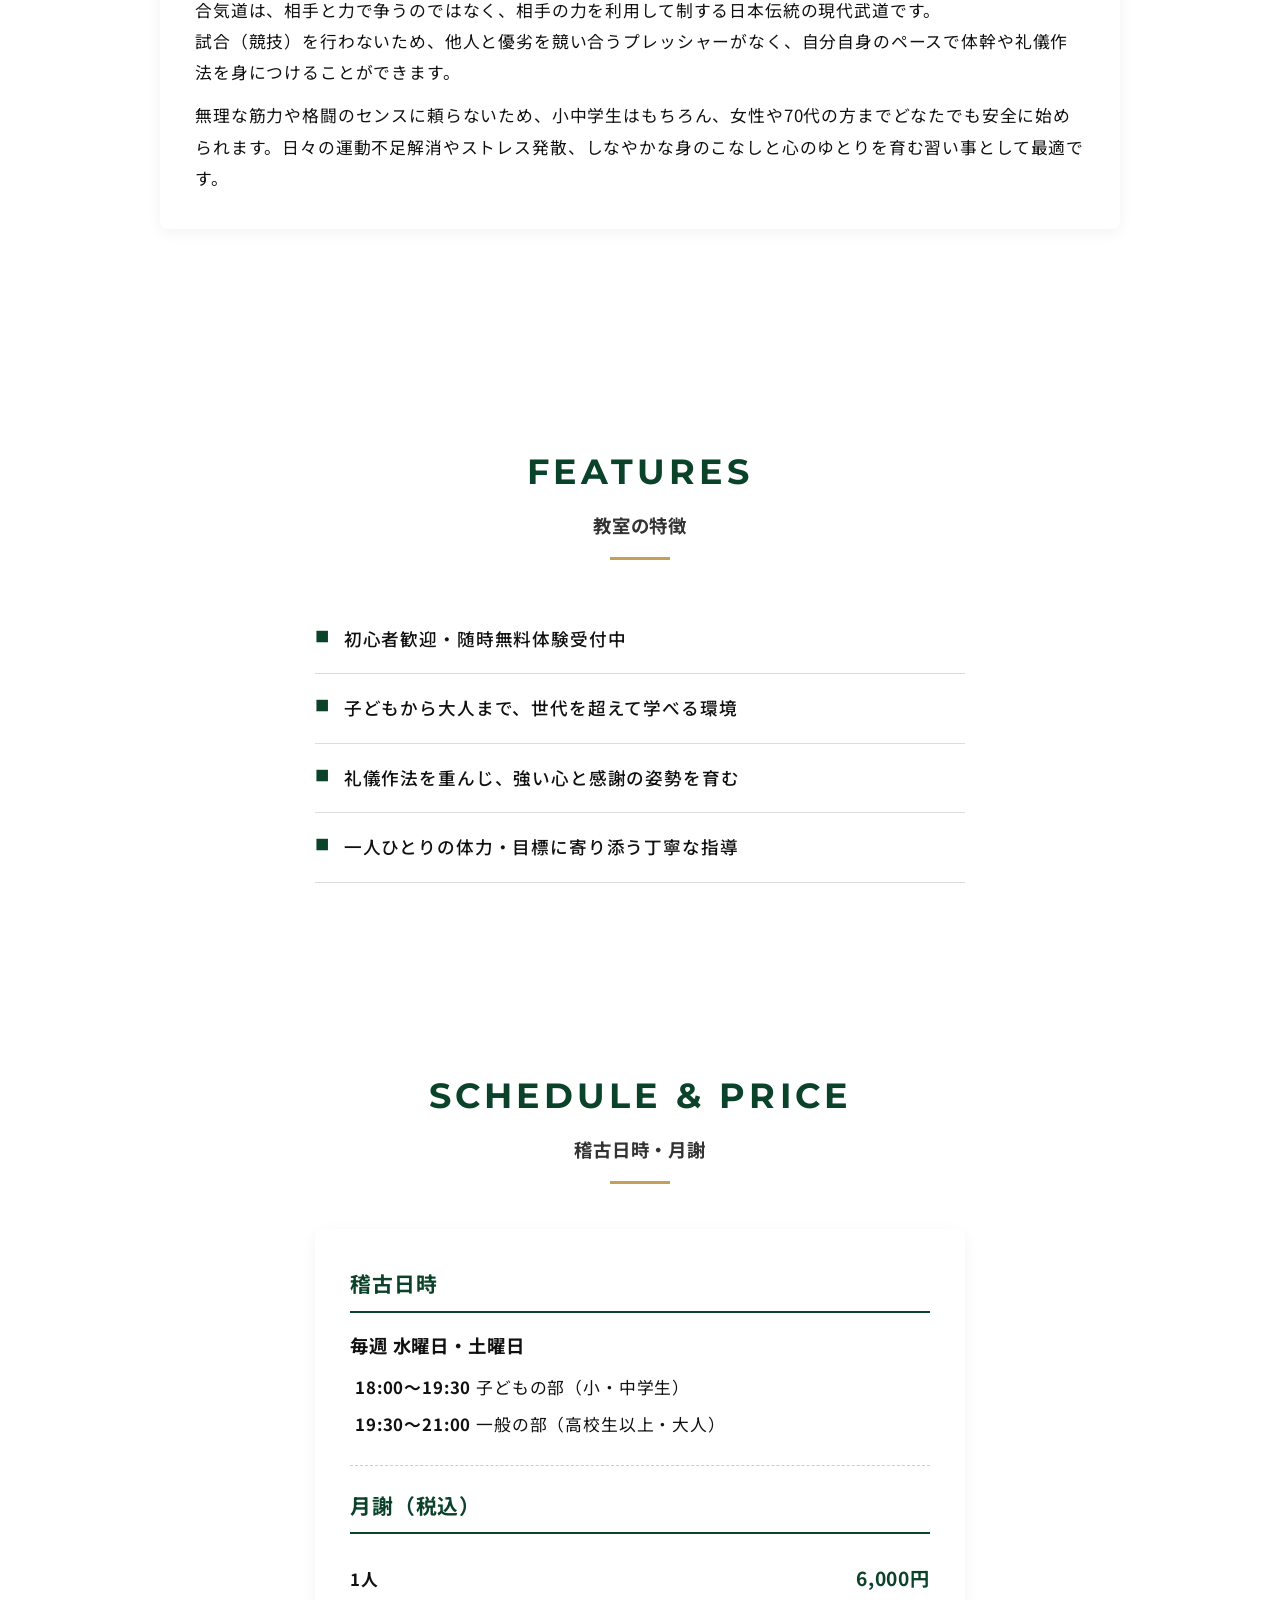
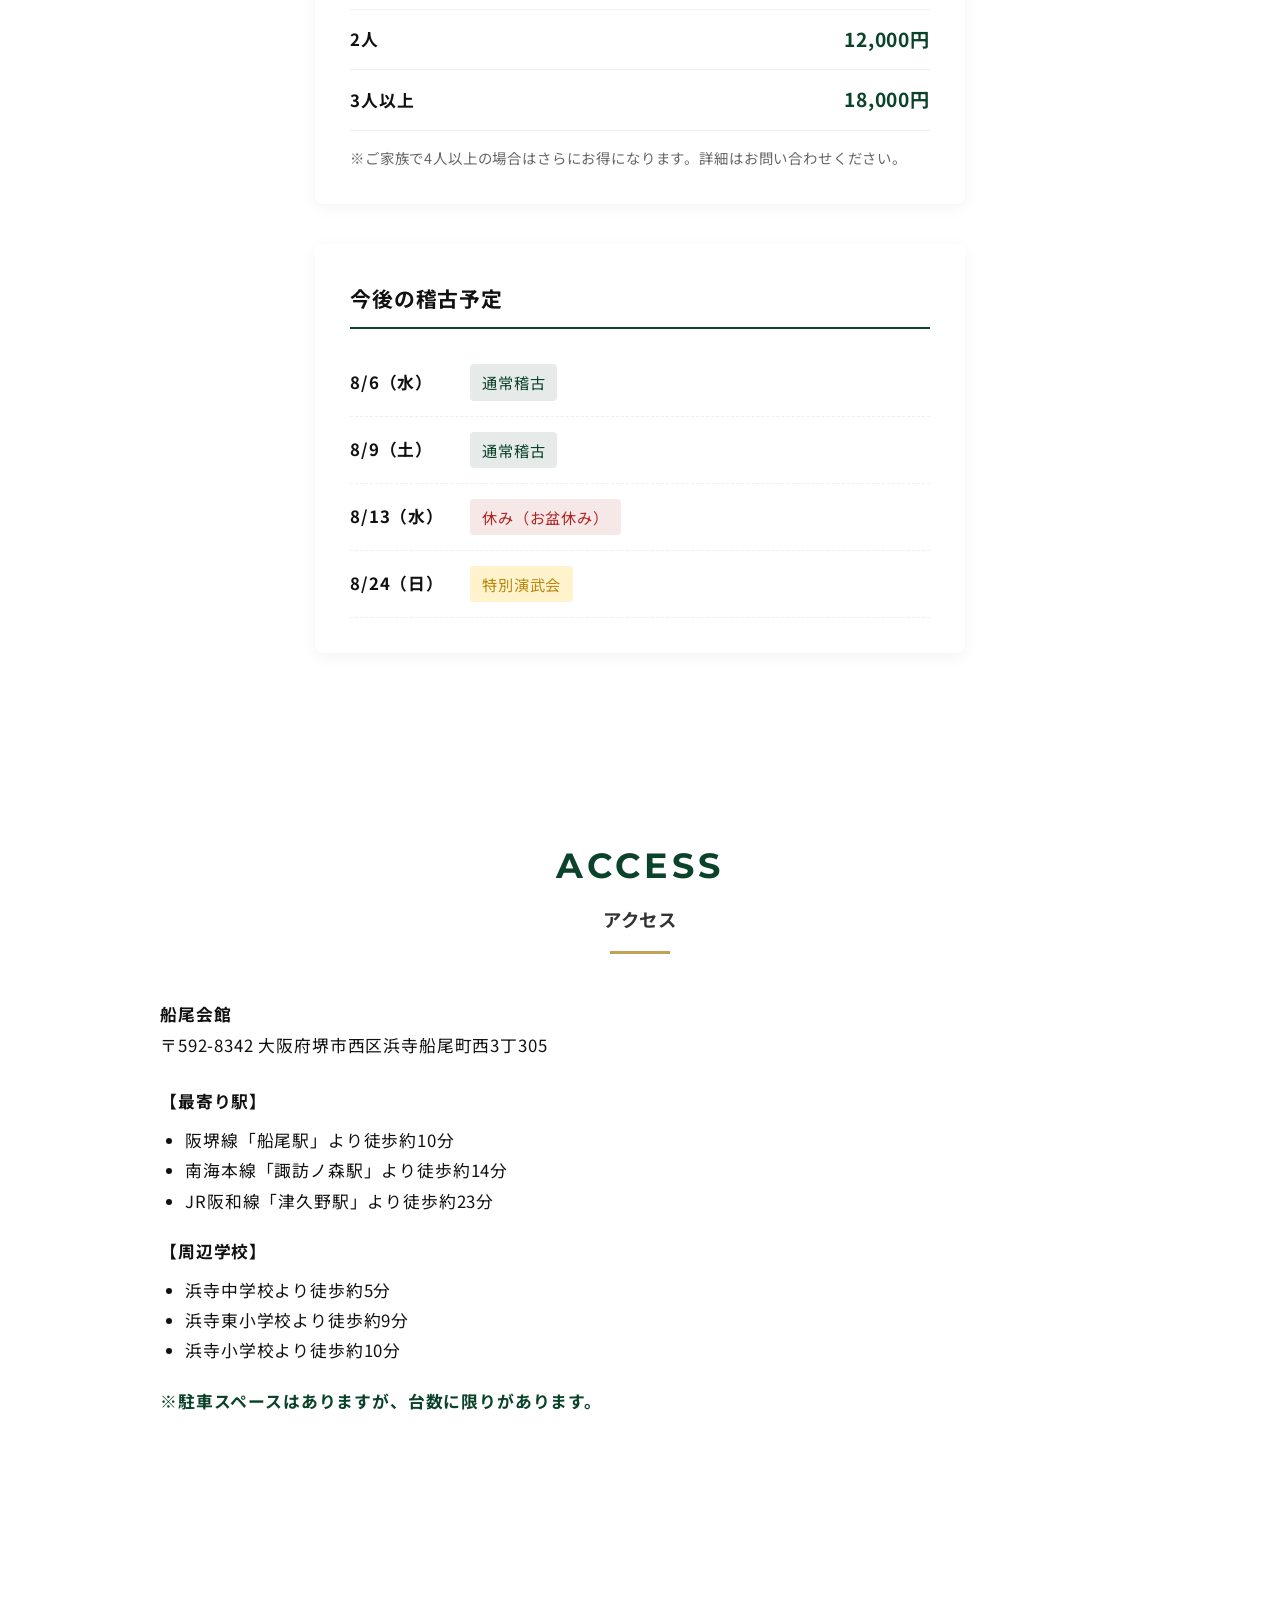
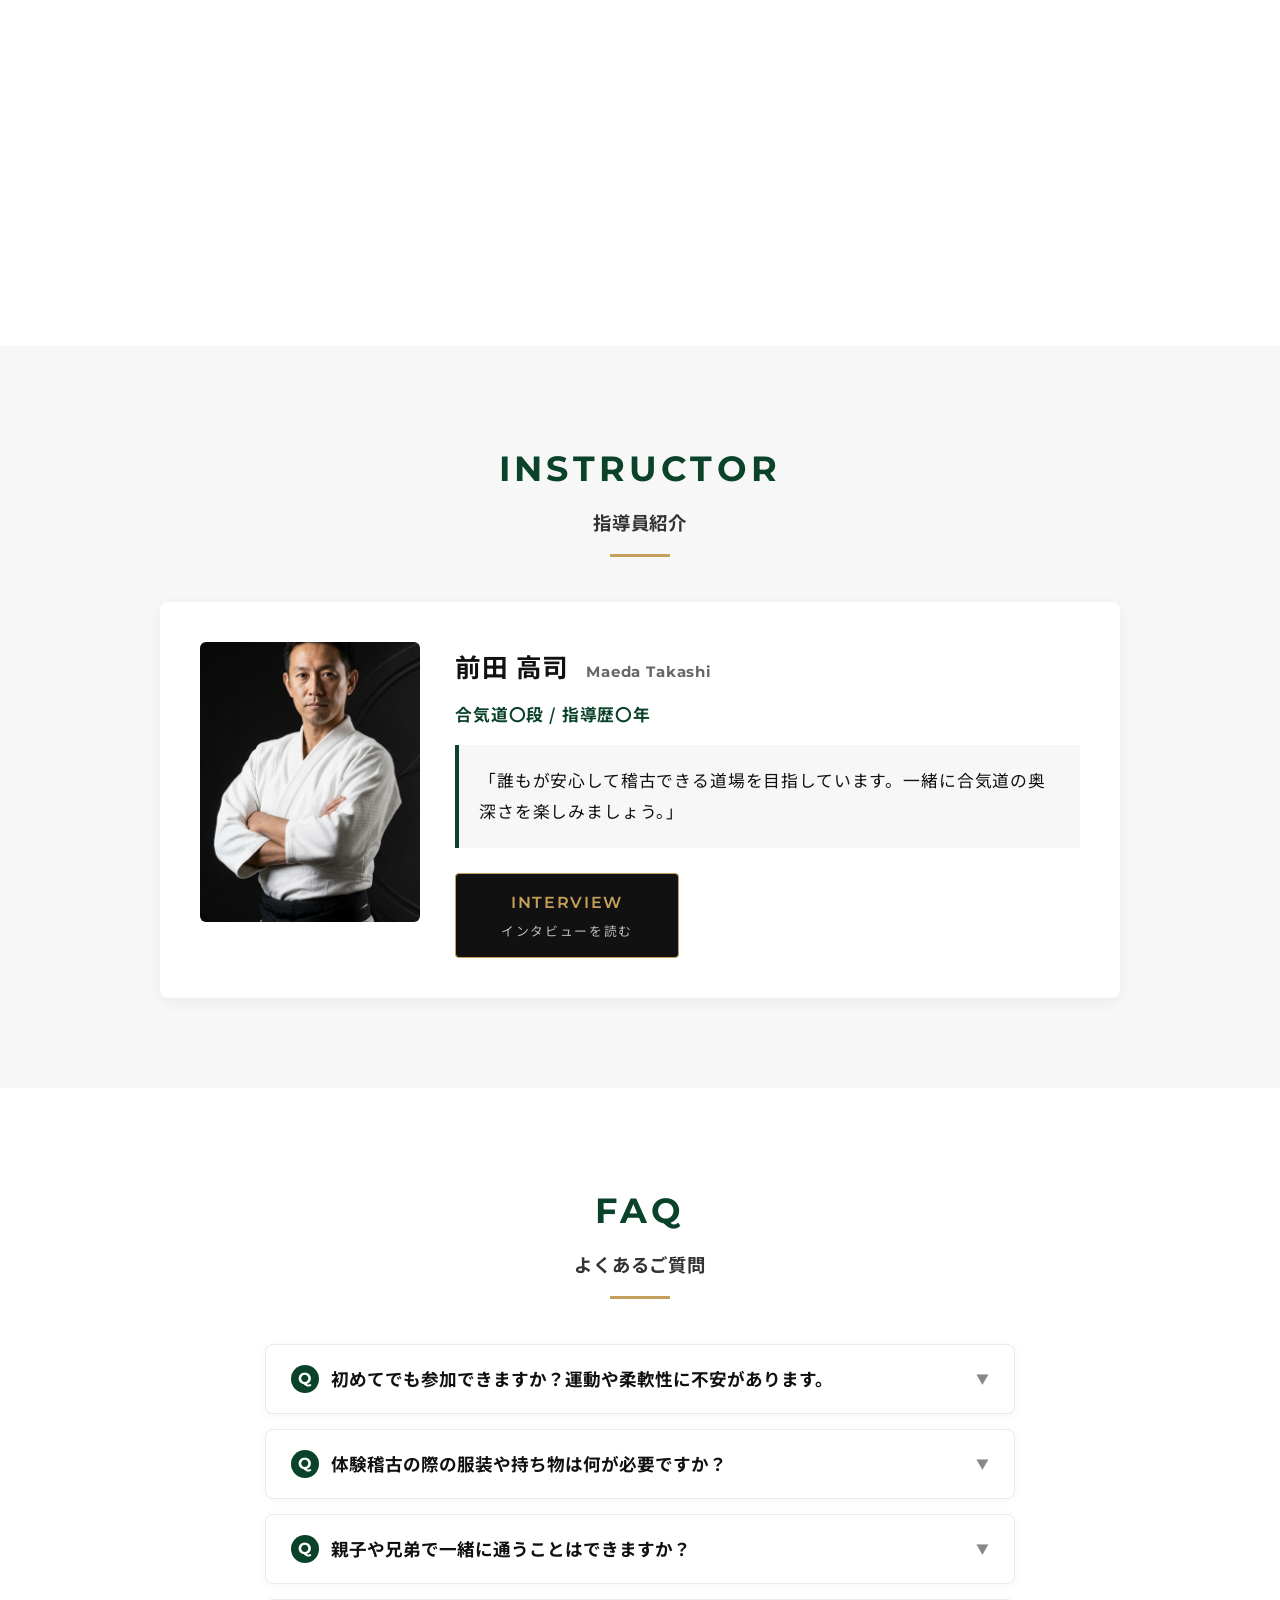
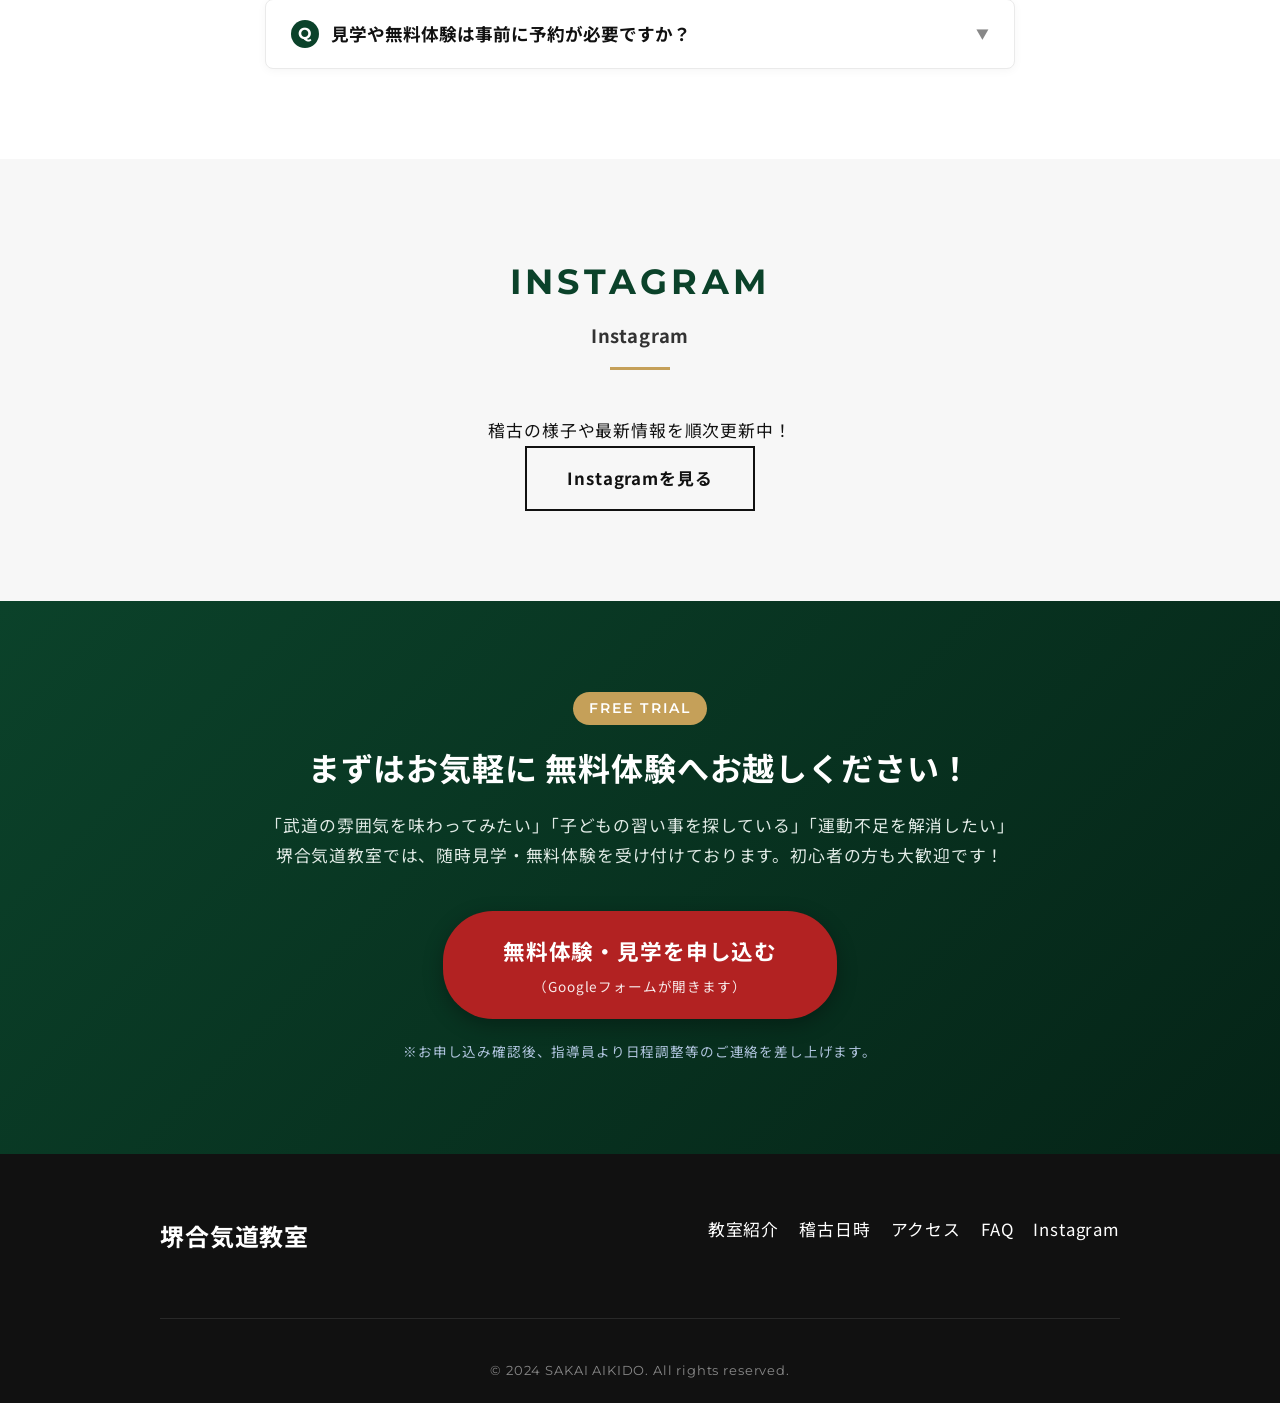
==== commit 6c90fdda: "Add files via upload" ====
--- a/index.html
+++ b/index.html
@@ -20,7 +20,7 @@
                 <span class="logo-en">SAKAI AIKIDO</span>
             </a>
         </div>
-        <button class="hamburger" id="js-hamburger" aria-label="メニュー">
+        <button class="hamburger" id="js-hamburger" aria-label="メニューを開閉する" aria-expanded="false">
             <span></span><span></span><span></span>
         </button>
     </header>
@@ -31,7 +31,7 @@
             <li><a href="#"><span>HOME</span>ホーム</a></li>
             <li><a href="#about"><span>ABOUT</span>教室紹介</a></li>
             <li><a href="#features"><span>FEATURES</span>特徴</a></li>
-            <li><a href="#schedule"><span>SCHEDULE</span>稽古日時・料金</a></li>
+            <li><a href="#schedule"><span>SCHEDULE</span>稽古日時・月謝</a></li>
             <li><a href="#access"><span>ACCESS</span>アクセス</a></li>
             <li><a href="#instructor"><span>INSTRUCTOR</span>指導員紹介</a></li>
             <li><a href="#faq"><span>FAQ</span>よくあるご質問</a></li>
@@ -41,30 +41,26 @@
     <div class="nav-overlay" id="js-overlay"></div>
 
     <main>
-        <!-- トップスライダー -->
+        <!-- トップスライダー（ズームなし設定） -->
         <section id="hero" class="hero">
             <div class="slider" id="js-slider">
-                <!-- ① 無料体験受付中 → Googleフォーム -->
                 <a href="https://forms.gle/1L7aaWqh9uQGa3tB6" target="_blank" rel="noopener" class="slide active">
                     <img src="images/hero1.jpg" alt="子どもの稽古 無料体験受付中">
                 </a>
-                <!-- ② 入会受付中 → Googleフォーム -->
                 <a href="https://forms.gle/1L7aaWqh9uQGa3tB6" target="_blank" rel="noopener" class="slide">
                     <img src="images/hero2.jpg" alt="大人の稽古 入会受付中">
                 </a>
-                <!-- ③ Instagram順次更新中 → Instagram（順序入替） -->
                 <a href="https://www.instagram.com/toshi_1057/" target="_blank" rel="noopener" class="slide">
                     <img src="images/hero4.jpg" alt="Instagram更新中">
                 </a>
-                <!-- ④ 指導員紹介 → 指導員セクションへ（順序入替） -->
                 <a href="#instructor" class="slide">
                     <img src="images/hero3.jpg" alt="指導員紹介">
                 </a>
             </div>
             
             <div class="slider-controls">
-                <button class="slider-btn prev" id="js-prev">❮</button>
-                <button class="slider-btn next" id="js-next">❯</button>
+                <button class="slider-btn prev" id="js-prev" aria-label="前のスライド">❮</button>
+                <button class="slider-btn next" id="js-next" aria-label="次のスライド">❯</button>
             </div>
             
             <div class="slider-indicators" id="js-indicators">
@@ -75,7 +71,7 @@
             </div>
         </section>
 
-        <!-- 教室紹介・船尾会館・合気道とは（充実化） -->
+        <!-- 教室紹介 -->
         <section id="about" class="section fade-in-up">
             <div class="container">
                 <h2 class="section-title">
@@ -85,7 +81,7 @@
                 
                 <div class="content-box">
                     <h3>堺合気道教室について</h3>
-                    <p>堺合気道教室は、大阪府堺市西区の「船尾会館」を中心に活動を行っている合気道道場です。小学生から大人・シニア世代まで、幅広い年代の会員が和気あいあいと稽古に励んでいます。</p>
+                    <p>堺合気道教室は、大阪府堺市西区の「船尾会館」を中心に活動を行っている合気道道場です。<span class="u-inline-block">小学生から大人・シニア世代まで、</span><span class="u-inline-block">幅広い年代の会員が</span>和気あいあいと稽古に励んでいます。</p>
                     <p class="venue-info">
                         <strong>【主な稽古場所】</strong><br>
                         <strong>船尾会館</strong>（大阪府堺市西区浜寺船尾町西3丁305）
@@ -94,8 +90,8 @@
 
                 <div class="content-box">
                     <h3>「勝ち負けのない武道」合気道とは</h3>
-                    <p>合気道は、相手と力で争うのではなく、相手の力を利用して制する日本伝統の現代武道です。試合（競技）を行わないため、他人と優劣を競い合うプレッシャーがなく、自分自身のペースで体幹や礼儀作法を身につけることができます。</p>
-                    <p>無理な筋力や格闘のセンスに頼らないため、小中学生はもちろん、女性や70代の方までどなたでも安全に始められます。日々の運動不足解消やストレス発散、しなやかな身のこなしと心のゆとりを育む習い事として最適です。</p>
+                    <p>合気道は、相手と力で争うのではなく、相手の力を利用して制する日本伝統の現代武道です。<span class="u-inline-block">試合（競技）を行わないため、</span><span class="u-inline-block">他人と優劣を競い合う</span>プレッシャーがなく、<span class="u-inline-block">自分自身のペースで</span>体幹や礼儀作法を身につけることができます。</p>
+                    <p>無理な筋力や格闘のセンスに頼らないため、小中学生はもちろん、女性や70代の方までどなたでも安全に始められます。<span class="u-inline-block">日々の運動不足解消や</span>ストレス発散、<span class="u-inline-block">しなやかな身のこなしと</span>心のゆとりを育む習い事として最適です。</p>
                 </div>
             </div>
         </section>
@@ -116,12 +112,12 @@
             </div>
         </section>
 
-        <!-- 稽古日時・月謝（左揃え・家族料金追加） -->
+        <!-- 稽古日時・月謝 -->
         <section id="schedule" class="section fade-in-up">
             <div class="container">
                 <h2 class="section-title">
                     <span class="en">SCHEDULE & PRICE</span>
-                    <span class="ja">稽古日時・会費</span>
+                    <span class="ja">稽古日時・月謝</span>
                 </h2>
                 
                 <div class="schedule-info left-align">
@@ -133,18 +129,22 @@
                     </ul>
 
                     <div class="price-box">
-                        <h3>月謝・会費（税込）</h3>
+                        <h3>月謝（税込）</h3>
                         <ul class="price-list">
                             <li>
-                                <span class="price-label">月謝（通常）</span>
-                                <span class="price-value">6,000円 / 月</span>
+                                <span class="price-label">1人</span>
+                                <span class="price-value">6,000円</span>
                             </li>
                             <li>
-                                <span class="price-label">家族割引料金（2人目以降）</span>
-                                <span class="price-value">4,000円 / 月</span>
+                                <span class="price-label">2人</span>
+                                <span class="price-value">12,000円</span>
+                            </li>
+                            <li>
+                                <span class="price-label">3人以上</span>
+                                <span class="price-value">18,000円</span>
                             </li>
                         </ul>
-                        <p class="price-note">※ご家族（親子・兄弟姉妹など）でご入会の場合、2人目以降の月謝が割引となります。</p>
+                        <p class="price-note">※ご家族で4人以上の場合はさらにお得になります。詳細はお問い合わせください。</p>
                     </div>
                 </div>
 
@@ -160,7 +160,7 @@
             </div>
         </section>
 
-        <!-- アクセス（徒歩に「約」を追加） -->
+        <!-- アクセス（箇条書き・路線名追加） -->
         <section id="access" class="section fade-in-up">
             <div class="container">
                 <h2 class="section-title">
@@ -168,22 +168,30 @@
                     <span class="ja">アクセス</span>
                 </h2>
                 <div class="access-info">
-                    <p>
+                    <p class="access-address">
                         <strong>船尾会館</strong><br>
                         〒592-8342 大阪府堺市西区浜寺船尾町西3丁305
                     </p>
-                    <br>
-                    <p>
-                        <strong>【最寄り駅】</strong><br>
-                        船尾駅より徒歩約10分 / 諏訪ノ森駅より徒歩約14分 / 津久野駅より徒歩約23分
-                    </p>
-                    <br>
-                    <p>
-                        <strong>【周辺学校】</strong><br>
-                        浜寺中学校より徒歩約5分 / 浜寺東小学校より徒歩約9分 / 浜寺小学校より徒歩約10分
-                    </p>
-                    <br>
-                    <p>※お車でお越しの場合は近隣の駐車場をご利用いただくか、指導員までお問い合わせください。</p>
+                    
+                    <div class="access-list-block">
+                        <strong>【最寄り駅】</strong>
+                        <ul>
+                            <li>阪堺線「船尾駅」より徒歩約10分</li>
+                            <li>南海本線「諏訪ノ森駅」より徒歩約14分</li>
+                            <li>JR阪和線「津久野駅」より徒歩約23分</li>
+                        </ul>
+                    </div>
+
+                    <div class="access-list-block">
+                        <strong>【周辺学校】</strong>
+                        <ul>
+                            <li>浜寺中学校より徒歩約5分</li>
+                            <li>浜寺東小学校より徒歩約9分</li>
+                            <li>浜寺小学校より徒歩約10分</li>
+                        </ul>
+                    </div>
+
+                    <p class="parking-note">※駐車スペースはありますが、台数に限りがあります。</p>
                 </div>
                 <!-- Google Map埋め込み -->
                 <div class="map-wrapper">
@@ -217,31 +225,67 @@
             </div>
         </section>
 
-        <!-- FAQ（よくあるご質問）新設 -->
+        <!-- FAQ -->
         <section id="faq" class="section fade-in-up">
             <div class="container">
                 <h2 class="section-title">
                     <span class="en">FAQ</span>
                     <span class="ja">よくあるご質問</span>
                 </h2>
-                <dl class="faq-list">
+                <div class="faq-list">
                     <div class="faq-item">
-                        <dt class="faq-q"><span class="q-icon">Q</span>運動経験がなく、体が非常に硬いのですが大丈夫ですか？</dt>
-                        <dd class="faq-a"><span class="a-icon">A</span>全く問題ありません。合気道は無理な筋力や柔軟性を必要とせず、相手の力を利用する武道です。一人ひとりのペースに合わせて丁寧に指導いたします。</dd>
+                        <button class="faq-q js-faq-toggle" aria-expanded="false">
+                            <span class="q-icon">Q</span>
+                            <span class="q-text">初めてでも参加できますか？運動や柔軟性に不安があります。</span>
+                            <span class="faq-arrow">▼</span>
+                        </button>
+                        <div class="faq-a">
+                            <div class="faq-a-inner">
+                                <span class="a-icon">A</span>
+                                <p>もちろんです。合気道は無理な筋力や柔軟性を必要とせず、相手の力を利用する武道です。一人ひとりの体力やペースに合わせて丁寧に指導いたしますのでご安心ください。</p>
+                            </div>
+                        </div>
                     </div>
                     <div class="faq-item">
-                        <dt class="faq-q"><span class="q-icon">Q</span>体験稽古の際の服装や持ち物は何が必要ですか？</dt>
-                        <dd class="faq-a"><span class="a-icon">A</span>動きやすい服装（ジャージやTシャツ・長ズボン等）とお飲み物、タオルをお持ちください。道着をお持ちでない方も気軽に体験いただけます。</dd>
+                        <button class="faq-q js-faq-toggle" aria-expanded="false">
+                            <span class="q-icon">Q</span>
+                            <span class="q-text">体験稽古の際の服装や持ち物は何が必要ですか？</span>
+                            <span class="faq-arrow">▼</span>
+                        </button>
+                        <div class="faq-a">
+                            <div class="faq-a-inner">
+                                <span class="a-icon">A</span>
+                                <p>動きやすい服装（ジャージやTシャツ・長ズボン等）とお飲み物、汗拭きタオルをお持ちください。道着をお持ちでない方も気軽に体験いただけます。</p>
+                            </div>
+                        </div>
                     </div>
                     <div class="faq-item">
-                        <dt class="faq-q"><span class="q-icon">Q</span>親子や兄弟で一緒に通うことはできますか？</dt>
-                        <dd class="faq-a"><span class="a-icon">A</span>はい、大歓迎です。当道場では多くのご家族が一緒に稽古に励んでいます。お得な「家族割引料金」もご用意しております。</dd>
+                        <button class="faq-q js-faq-toggle" aria-expanded="false">
+                            <span class="q-icon">Q</span>
+                            <span class="q-text">親子や兄弟で一緒に通うことはできますか？</span>
+                            <span class="faq-arrow">▼</span>
+                        </button>
+                        <div class="faq-a">
+                            <div class="faq-a-inner">
+                                <span class="a-icon">A</span>
+                                <p>はい、大歓迎です！当道場では多くのご家族が一緒に稽古に励んでいます。ご家族でお通いしやすい月謝設定もございます。</p>
+                            </div>
+                        </div>
                     </div>
                     <div class="faq-item">
-                        <dt class="faq-q"><span class="q-icon">Q</span>見学や無料体験は事前に予約が必要ですか？</dt>
-                        <dd class="faq-a"><span class="a-icon">A</span>スムーズなご案内のため、Googleフォームより事前にご予約をお願いしております。お気軽にお申し込みください。</dd>
-                    </div>
-                </dl>
+                        <button class="faq-q js-faq-toggle" aria-expanded="false">
+                            <span class="q-icon">Q</span>
+                            <span class="q-text">見学や無料体験は事前に予約が必要ですか？</span>
+                            <span class="faq-arrow">▼</span>
+                        </button>
+                        <div class="faq-a">
+                            <div class="faq-a-inner">
+                                <span class="a-icon">A</span>
+                                <p>スムーズなご案内のため、Googleフォームより事前にご予約をお願いしております。お気軽にお申し込みください。</p>
+                            </div>
+                        </div>
+                    </div>
+                </div>
             </div>
         </section>
 
@@ -257,18 +301,21 @@
             </div>
         </section>
 
-        <!-- 体験申し込み（強化版CTA） -->
+        <!-- 体験申し込み（ボタン色を赤に変更して目立たせる） -->
         <section id="contact" class="section contact-section fade-in-up">
             <div class="container">
                 <div class="contact-box text-center">
                     <span class="contact-badge">FREE TRIAL</span>
-                    <h2 class="contact-title">まずはお気軽に無料体験へお越しください！</h2>
+                    <h2 class="contact-title">
+                        <span class="u-inline-block">まずはお気軽に</span>
+                        <span class="u-inline-block">無料体験へお越しください！</span>
+                    </h2>
                     <p class="contact-desc">
                         「武道の雰囲気を味わってみたい」「子どもの習い事を探している」「運動不足を解消したい」<br>
                         堺合気道教室では、随時見学・無料体験を受け付けております。初心者の方も大歓迎です！
                     </p>
                     <div class="contact-btn-wrapper">
-                        <a href="https://forms.gle/1L7aaWqh9uQGa3tB6" class="btn-primary btn-cta" target="_blank" rel="noopener">
+                        <a href="https://forms.gle/1L7aaWqh9uQGa3tB6" class="btn-cta" target="_blank" rel="noopener">
                             <span class="main-text">無料体験・見学を申し込む</span>
                             <span class="sub-text">（Googleフォームが開きます）</span>
                         </a>
--- a/style.css
+++ b/style.css
@@ -8,7 +8,7 @@
     --color-sub: #111111;  /* 黒 */
     --color-bg: #FFFFFF;   /* 白 */
     --color-light: #F7F7F7;
-    --color-accent: #B22222; /* 赤 */
+    --color-accent: #B22222; /* 赤（ボタン等で目立たせる色） */
     --color-gold: #C5A059;   /* 金色 */
     
     --font-ja: 'Noto Sans JP', sans-serif;
@@ -23,7 +23,6 @@
     box-sizing: border-box;
 }
 
-/* PC版の基礎文字サイズを全体的に拡大 (1.05rem) */
 body {
     font-family: var(--font-ja);
     color: var(--color-sub);
@@ -50,6 +49,10 @@
     list-style: none;
 }
 
+.u-inline-block {
+    display: inline-block;
+}
+
 .container {
     max-width: 1000px;
     margin: 0 auto;
@@ -65,16 +68,15 @@
 }
 
 /* =========================================
-   タイポグラフィ・見出し（目立たせる調整）
+   タイポグラフィ・見出し
 ========================================= */
 .section {
-    padding: 100px 0;
-}
-
-/* 見出しデザインの強化 */
+    padding: 90px 0;
+}
+
 .section-title {
     text-align: center;
-    margin-bottom: 50px;
+    margin-bottom: 45px;
     position: relative;
 }
 
@@ -90,7 +92,7 @@
 .section-title .en {
     display: block;
     font-family: var(--font-en);
-    font-size: 2.2rem; /* サイズ拡大 */
+    font-size: 2.2rem;
     font-weight: 700;
     color: var(--color-main);
     letter-spacing: 0.12em;
@@ -98,7 +100,7 @@
 
 .section-title .ja {
     display: block;
-    font-size: 1.15rem; /* サイズ拡大 */
+    font-size: 1.15rem;
     font-weight: 700;
     margin-top: 4px;
     color: #333;
@@ -113,13 +115,13 @@
     left: 0;
     width: 100%;
     height: var(--header-height);
-    background-color: rgba(255, 255, 255, 0.95);
+    background-color: rgba(255, 255, 255, 0.98);
     display: flex;
     justify-content: space-between;
     align-items: center;
     padding: 0 20px;
     z-index: 100;
-    box-shadow: 0 1px 3px rgba(0,0,0,0.05);
+    box-shadow: 0 1px 4px rgba(0,0,0,0.08);
 }
 
 .header-logo a {
@@ -138,7 +140,6 @@
     color: var(--color-main);
 }
 
-/* ハンバーガーボタン */
 .hamburger {
     width: 40px;
     height: 40px;
@@ -178,14 +179,13 @@
     background-color: #fff;
 }
 
-/* スライドメニュー */
 .nav-menu {
     position: fixed;
     top: 0;
     right: -300px;
     width: 300px;
     height: 100vh;
-    background-color: rgba(17, 17, 17, 0.95);
+    background-color: rgba(17, 17, 17, 0.96);
     z-index: 101;
     padding-top: 80px;
     transition: right 0.3s ease;
@@ -239,13 +239,14 @@
 }
 
 /* =========================================
-   トップスライダー (ズームなし・スムーズフェード)
+   トップスライダー (ズーム完全削除)
 ========================================= */
 .hero {
     margin-top: var(--header-height);
     position: relative;
     width: 100%;
     height: calc(100vh - var(--header-height));
+    min-height: 500px;
     padding: 20px;
     background-color: var(--color-bg);
 }
@@ -267,7 +268,7 @@
     height: 100%;
     opacity: 0;
     visibility: hidden;
-    transition: opacity 1s ease, visibility 1s ease;
+    transition: opacity 1.2s ease, visibility 1.2s ease;
     display: block;
 }
 
@@ -280,9 +281,9 @@
     width: 100%;
     height: 100%;
     object-fit: cover;
-}
-
-/* コントロールボタン */
+    object-position: center;
+}
+
 .slider-controls {
     position: absolute;
     top: 50%;
@@ -291,8 +292,9 @@
     display: flex;
     justify-content: space-between;
     transform: translateY(-50%);
-    padding: 0 40px;
+    padding: 0 30px;
     pointer-events: none;
+    z-index: 10;
 }
 
 .slider-btn {
@@ -314,11 +316,12 @@
 
 .slider-indicators {
     position: absolute;
-    bottom: 40px;
+    bottom: 35px;
     left: 50%;
     transform: translateX(-50%);
     display: flex;
     gap: 10px;
+    z-index: 10;
 }
 
 .indicator {
@@ -362,7 +365,7 @@
 
 .venue-info {
     margin-top: 20px;
-    padding: 15px;
+    padding: 15px 20px;
     background-color: var(--color-light);
     border-left: 4px solid var(--color-gold);
     border-radius: 0 4px 4px 0;
@@ -394,7 +397,7 @@
 }
 
 /* =========================================
-   SCHEDULE (稽古日時・月謝 左揃え)
+   SCHEDULE (稽古日時・月謝)
 ========================================= */
 .schedule-info.left-align {
     text-align: left;
@@ -459,7 +462,8 @@
 .price-note {
     font-size: 0.9rem;
     color: #666;
-    margin-top: 8px;
+    margin-top: 10px;
+    line-height: 1.6;
 }
 
 .schedule-list {
@@ -501,8 +505,29 @@
 .status-event .event  { background-color: rgba(255, 193, 7, 0.2); color: #B8860B; }
 
 /* =========================================
-   ACCESS
-========================================= */
+   ACCESS（箇条書きデザイン追加）
+========================================= */
+.access-address {
+    margin-bottom: 25px;
+}
+
+.access-list-block {
+    margin-bottom: 20px;
+}
+
+.access-list-block ul {
+    margin-top: 8px;
+    padding-left: 1.5em;
+    list-style-type: disc;
+    line-height: 1.8;
+}
+
+.parking-note {
+    font-weight: bold;
+    color: var(--color-main);
+    margin-top: 20px;
+}
+
 .map-wrapper {
     margin-top: 30px;
 }
@@ -558,7 +583,6 @@
     margin-bottom: 25px;
 }
 
-/* INTERVIEW ボタン */
 .instructor-btn-wrapper {
     margin-top: 20px;
 }
@@ -601,31 +625,43 @@
 }
 
 /* =========================================
-   FAQ (よくあるご質問)
+   FAQ
 ========================================= */
 .faq-list {
     max-width: 750px;
     margin: 0 auto;
     display: flex;
     flex-direction: column;
-    gap: 20px;
+    gap: 15px;
 }
 
 .faq-item {
     background: #fff;
     border-radius: 8px;
-    padding: 25px;
     box-shadow: 0 2px 10px rgba(0,0,0,0.04);
+    overflow: hidden;
+    border: 1px solid #EAEAEA;
 }
 
 .faq-q {
-    font-weight: bold;
-    font-size: 1.15rem;
+    width: 100%;
+    background: none;
+    border: none;
+    padding: 20px 25px;
+    text-align: left;
+    font-family: inherit;
+    font-size: 1.1rem;
+    font-weight: bold;
     color: var(--color-sub);
     display: flex;
-    align-items: flex-start;
+    align-items: center;
     gap: 12px;
-    margin-bottom: 12px;
+    cursor: pointer;
+    transition: background-color 0.2s ease;
+}
+
+.faq-q:hover {
+    background-color: rgba(11, 66, 42, 0.03);
 }
 
 .q-icon {
@@ -643,7 +679,31 @@
     flex-shrink: 0;
 }
 
+.q-text {
+    flex: 1;
+}
+
+.faq-arrow {
+    font-size: 0.8rem;
+    color: #888;
+    transition: transform 0.3s ease;
+    flex-shrink: 0;
+}
+
+.faq-item.is-open .faq-arrow {
+    transform: rotate(180deg);
+    color: var(--color-main);
+}
+
 .faq-a {
+    max-height: 0;
+    overflow: hidden;
+    transition: max-height 0.35s cubic-bezier(0, 1, 0, 1);
+    background-color: #FAFAFA;
+}
+
+.faq-a-inner {
+    padding: 0 25px 20px 25px;
     display: flex;
     align-items: flex-start;
     gap: 12px;
@@ -664,10 +724,11 @@
     justify-content: center;
     border-radius: 50%;
     flex-shrink: 0;
-}
-
-/* =========================================
-   CONTACT (お問い合わせエリア強化)
+    margin-top: 2px;
+}
+
+/* =========================================
+   CONTACT（ボタン色を赤にして背景と同化させない）
 ========================================= */
 .contact-section {
     background: linear-gradient(135deg, #0B422A 0%, #052417 100%);
@@ -701,18 +762,19 @@
 }
 
 .contact-desc {
-    font-size: 1.1rem;
+    font-size: 1.05rem;
     color: #E0EAE5;
     line-height: 1.8;
     margin-bottom: 40px;
 }
 
+/* 深緑の背景に対してパッと目を引く赤色（アクセントカラー）に設定 */
 .btn-cta {
     display: inline-flex;
     flex-direction: column;
     align-items: center;
     justify-content: center;
-    background: var(--color-gold);
+    background: var(--color-accent);
     color: #fff;
     padding: 20px 60px;
     border-radius: 50px;
@@ -721,7 +783,7 @@
 }
 
 .btn-cta:hover {
-    background: #B38E46;
+    background: #8e1b1b;
     transform: translateY(-2px);
 }
 
@@ -740,6 +802,154 @@
     font-size: 0.85rem;
     color: #B0C4DE;
     margin-top: 20px;
+}
+
+/* =========================================
+   ③ INTERVIEW ページ用スタイル
+========================================= */
+.article-page {
+    padding-top: calc(var(--header-height) + 40px);
+    padding-bottom: 90px;
+    padding-left: 20px;
+    padding-right: 20px;
+    background-color: #FAFAFA;
+}
+
+.interview-container {
+    max-width: 800px;
+    margin: 0 auto;
+    background: #FFFFFF;
+    padding: 60px 50px;
+    border-radius: 8px;
+    box-shadow: 0 2px 20px rgba(0, 0, 0, 0.04);
+}
+
+.interview-header {
+    border-bottom: 2px solid var(--color-main);
+    padding-bottom: 30px;
+    margin-bottom: 40px;
+}
+
+.interview-subtitle {
+    font-family: var(--font-en);
+    font-size: 0.9rem;
+    font-weight: 600;
+    color: var(--color-main);
+    letter-spacing: 0.15em;
+    margin-bottom: 10px;
+}
+
+.interview-title {
+    font-size: 1.8rem;
+    line-height: 1.5;
+    margin-bottom: 20px;
+    font-weight: 700;
+}
+
+.interview-lead {
+    font-size: 1.05rem;
+    color: #555;
+    line-height: 1.85;
+}
+
+.interview-body {
+    font-size: 1.05rem;
+    line-height: 1.9;
+}
+
+.interview-block {
+    margin-bottom: 40px;
+}
+
+.interview-block .question {
+    font-size: 1.25rem;
+    color: var(--color-main);
+    background-color: rgba(11, 66, 42, 0.05);
+    padding: 16px 20px;
+    border-left: 4px solid var(--color-main);
+    border-radius: 0 4px 4px 0;
+    margin-bottom: 20px;
+    line-height: 1.6;
+}
+
+.interview-block .answer p {
+    margin-bottom: 15px;
+}
+
+.interview-block .answer .speaker {
+    font-weight: bold;
+    color: var(--color-sub);
+    margin-bottom: 5px;
+}
+
+.highlight-quote {
+    font-size: 1.2rem;
+    font-weight: bold;
+    text-align: center;
+    color: var(--color-main);
+    margin: 35px 0;
+    padding: 22px;
+    background-color: #F4F7F5;
+    border-top: 1px solid var(--color-main);
+    border-bottom: 1px solid var(--color-main);
+}
+
+.interview-image {
+    margin: 40px 0;
+    text-align: center;
+}
+
+.interview-image img {
+    width: 100%;
+    max-height: 450px;
+    object-fit: cover;
+    border-radius: 6px;
+    box-shadow: 0 4px 10px rgba(0,0,0,0.08);
+}
+
+.editor-note {
+    background-color: var(--color-light);
+    padding: 30px;
+    border-radius: 6px;
+    margin-top: 50px;
+    border: 1px solid #EAEAEA;
+}
+
+.editor-title {
+    font-size: 1rem;
+    font-weight: bold;
+    color: var(--color-sub);
+    margin-bottom: 10px;
+    display: inline-block;
+    border-bottom: 2px solid var(--color-gold);
+}
+
+.interview-footer-action {
+    margin-top: 60px;
+    padding-top: 40px;
+    border-top: 1px solid #EEE;
+}
+
+.back-to-home {
+    margin-top: 20px;
+}
+
+/* =========================================
+   共通ボタン
+========================================= */
+.btn-primary {
+    display: inline-block;
+    background-color: var(--color-main);
+    color: #fff;
+    padding: 18px 45px;
+    font-size: 1.15rem;
+    font-weight: bold;
+    border-radius: 50px;
+    box-shadow: 0 4px 15px rgba(11, 66, 42, 0.3);
+}
+
+.btn-primary:hover {
+    background-color: #083321;
 }
 
 .btn-secondary {
@@ -807,19 +1017,51 @@
 }
 
 /* =========================================
-   レスポンシブ (スマホ表示)
-========================================= */
+   レスポンシブデザイン
+========================================= */
+@media screen and (max-width: 1024px) {
+    .hero {
+        height: auto;
+        min-height: initial;
+        padding: 15px;
+    }
+
+    .slider {
+        aspect-ratio: 16 / 9;
+        height: auto;
+    }
+
+    .section {
+        padding: 70px 0;
+    }
+
+    .interview-container {
+        padding: 40px 30px;
+    }
+}
+
 @media screen and (max-width: 768px) {
     body {
-        font-size: 1rem; /* スマホでは標準サイズに戻す */
+        font-size: 1rem;
+    }
+
+    .section {
+        padding: 60px 0;
+    }
+
+    .section-title {
+        margin-bottom: 35px;
     }
 
     .section-title .en {
-        font-size: 1.8rem;
+        font-size: 1.75rem;
+    }
+
+    .section-title .ja {
+        font-size: 1rem;
     }
 
     .hero {
-        height: auto;
         padding: 10px;
     }
     
@@ -829,34 +1071,36 @@
     }
 
     .slider-controls {
-        padding: 0 15px;
+        padding: 0 10px;
     }
 
     .slider-btn {
-        width: 32px;
-        height: 32px;
+        width: 36px;
+        height: 36px;
         font-size: 1rem;
     }
 
     .slider-indicators {
-        bottom: 15px;
+        bottom: 12px;
     }
 
     .indicator {
-        width: 20px;
+        width: 22px;
         height: 3px;
     }
 
-    .section {
-        padding: 60px 0;
+    .content-box,
+    .schedule-info.left-align,
+    .schedule-list {
+        padding: 25px 20px;
     }
 
     .contact-title {
-        font-size: 1.4rem;
+        font-size: 1.35rem;
     }
 
     .btn-cta {
-        padding: 16px 30px;
+        padding: 18px 25px;
         width: 100%;
     }
 
@@ -871,9 +1115,9 @@
 
     .instructor-img {
         width: 100%;
-        max-width: 250px;
+        max-width: 240px;
         height: auto;
-        aspect-ratio: 4/5;
+        aspect-ratio: 4 / 5;
     }
 
     .instructor-profile {
@@ -882,6 +1126,39 @@
 
     .btn-interview {
         width: 100%;
+    }
+
+    .faq-q {
+        padding: 16px 18px;
+        font-size: 1rem;
+    }
+
+    .faq-a-inner {
+        padding: 0 18px 18px 18px;
+    }
+
+    .article-page {
+        padding-top: calc(var(--header-height) + 20px);
+        padding-left: 12px;
+        padding-right: 12px;
+    }
+
+    .interview-container {
+        padding: 25px 18px;
+    }
+
+    .interview-title {
+        font-size: 1.35rem;
+    }
+
+    .interview-block .question {
+        font-size: 1.05rem;
+        padding: 12px 15px;
+    }
+
+    .highlight-quote {
+        font-size: 1.05rem;
+        padding: 16px;
     }
 
     .footer-inner {
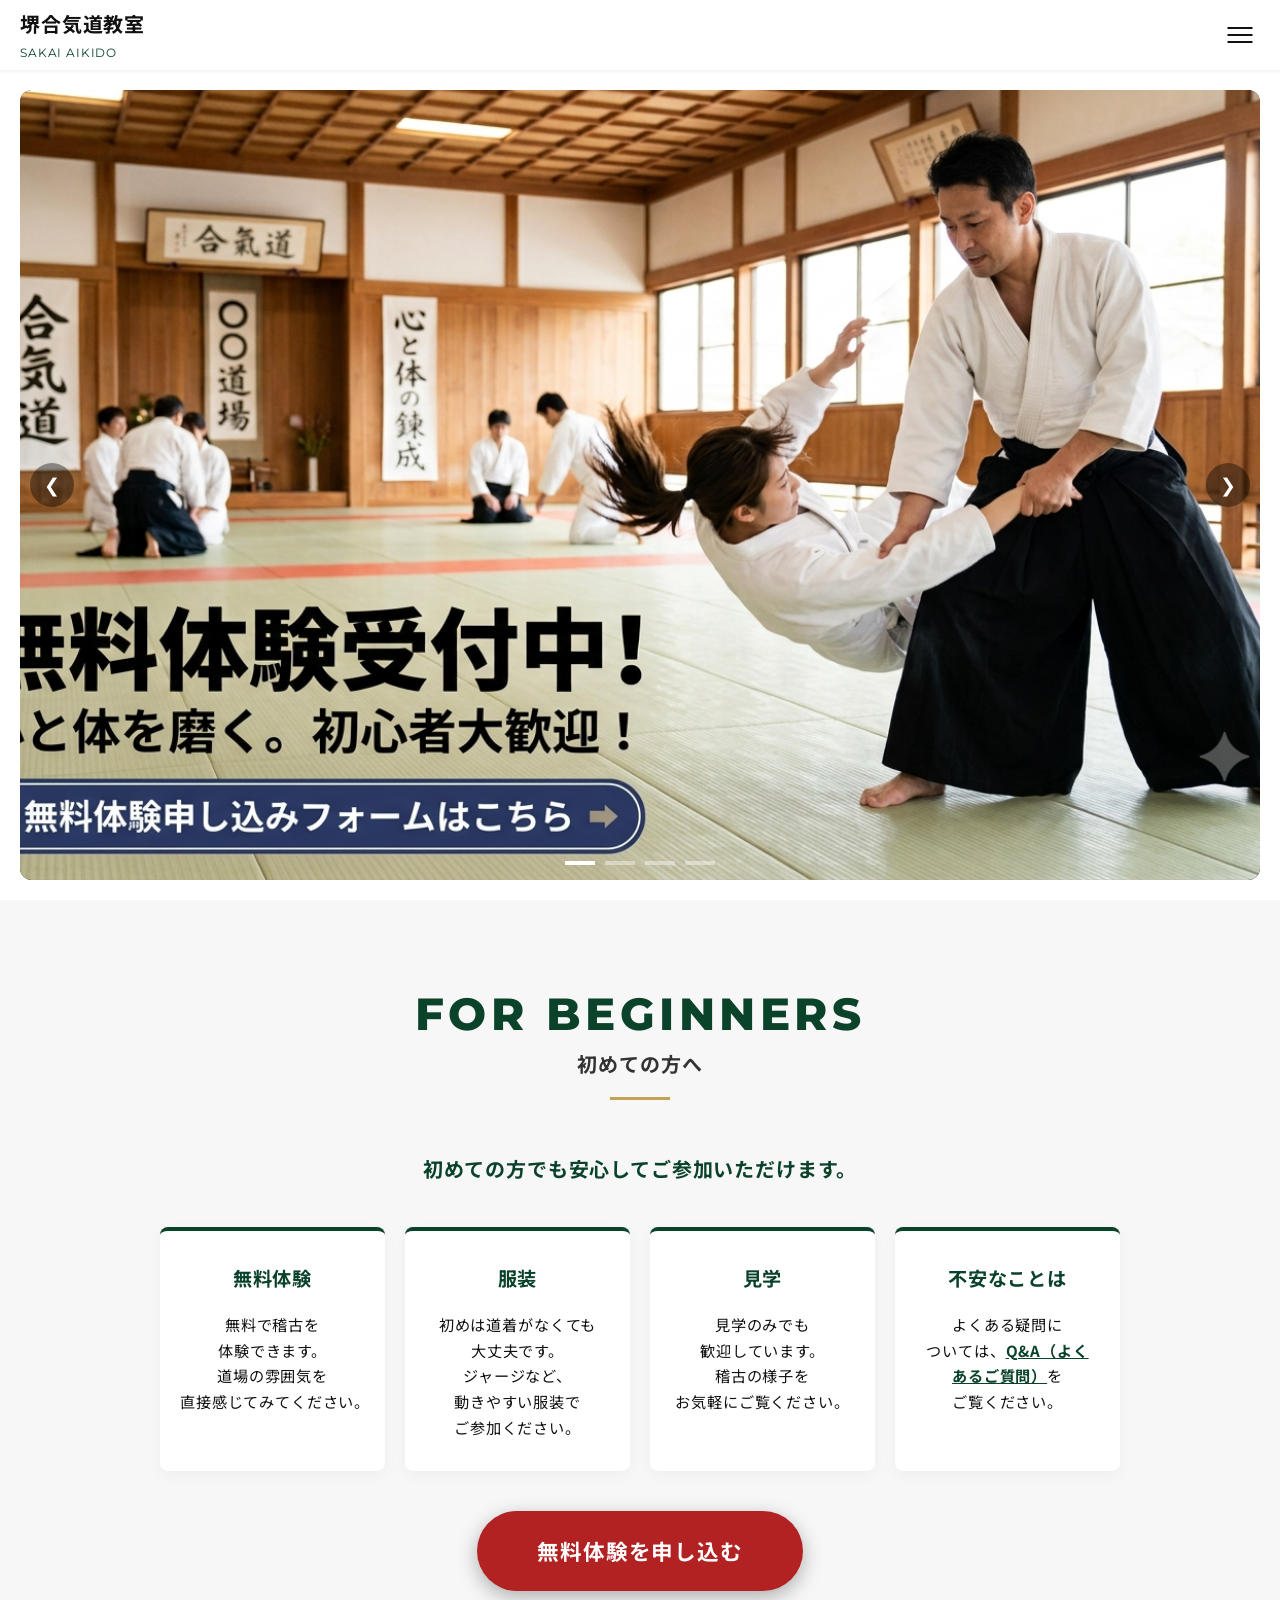
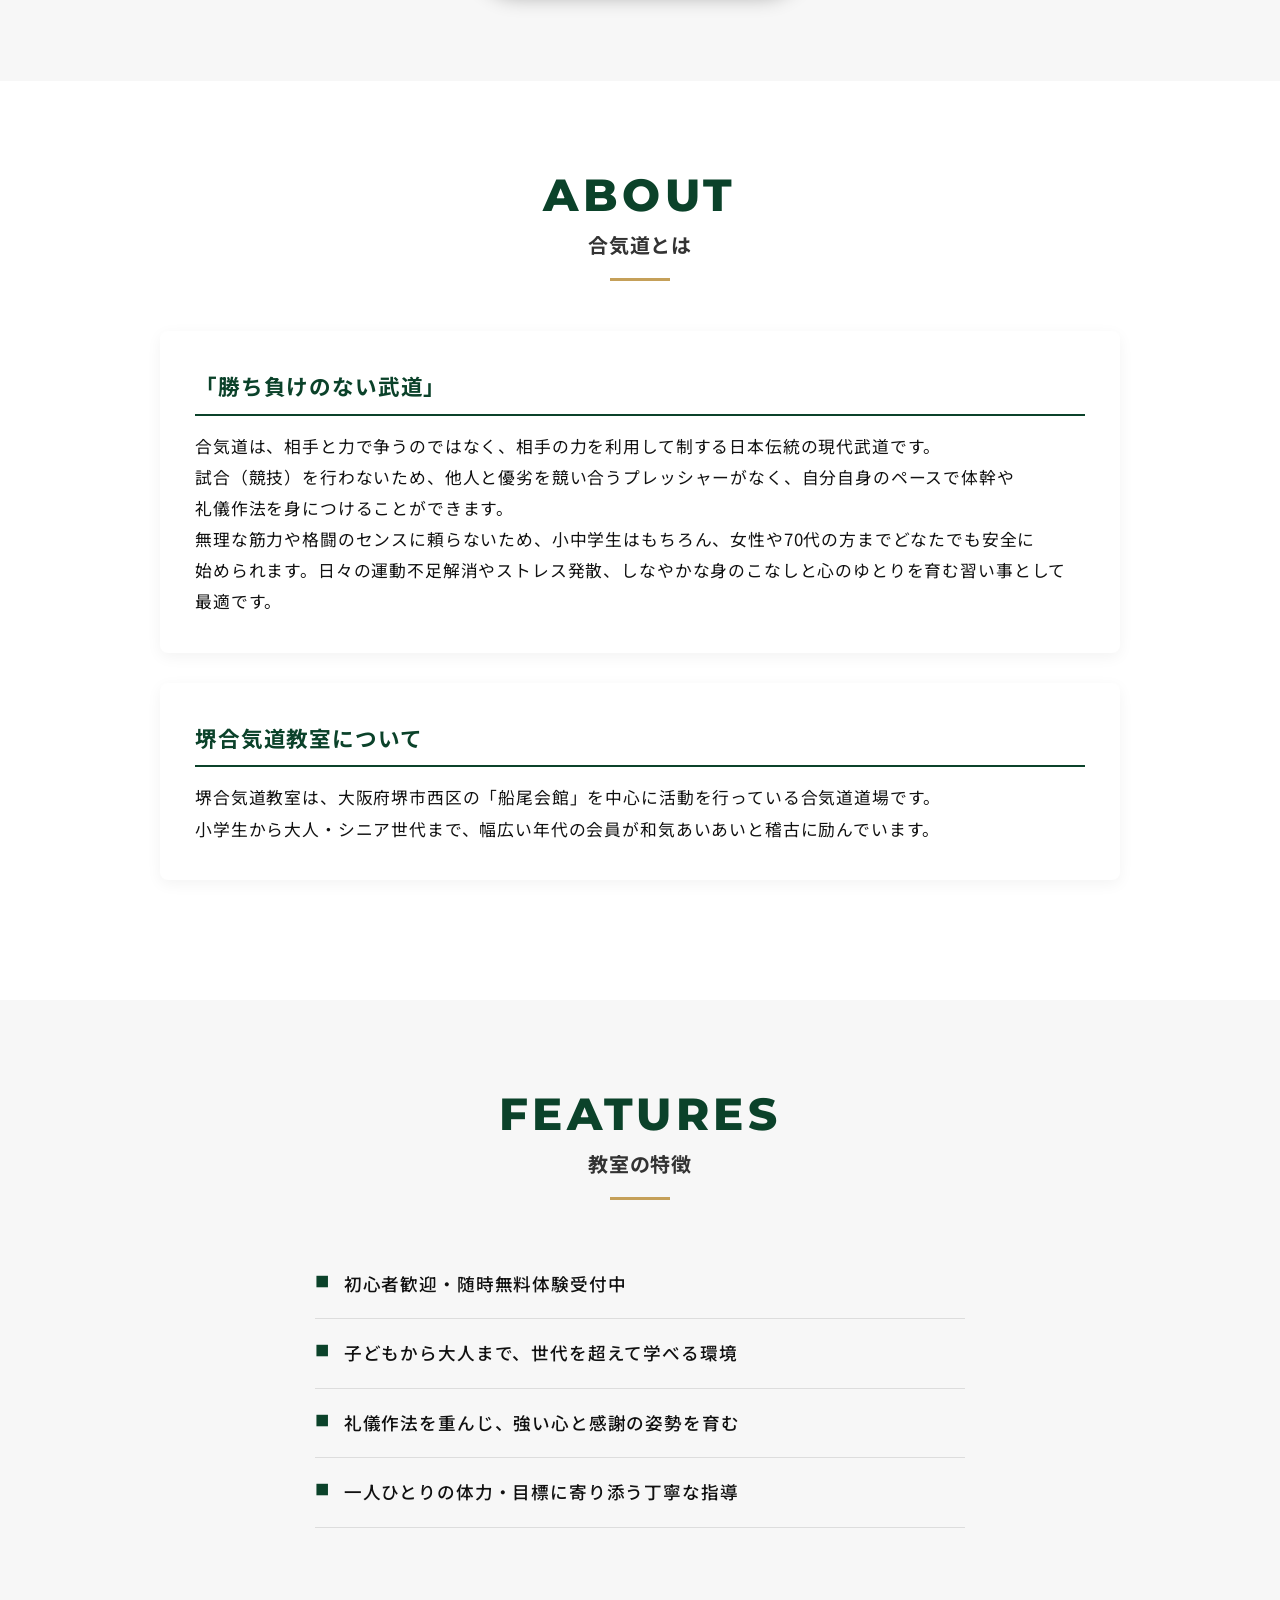
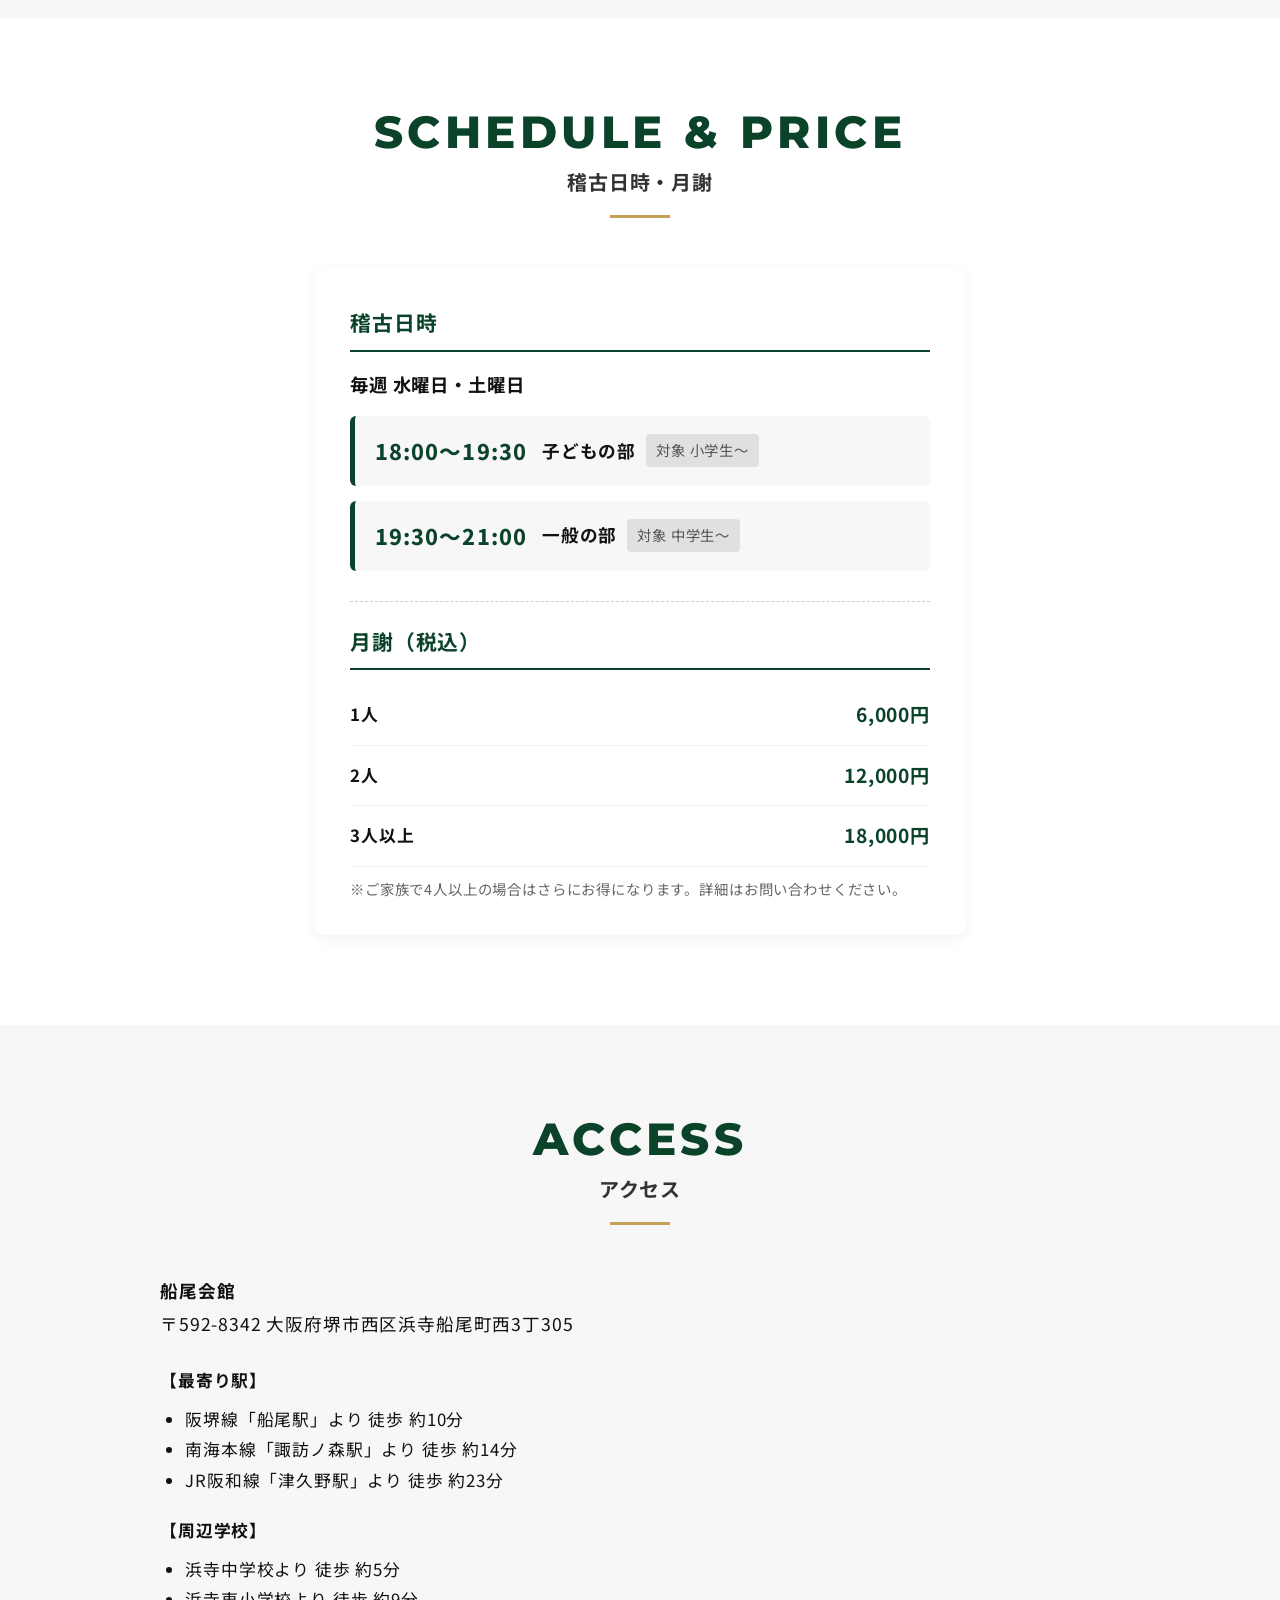
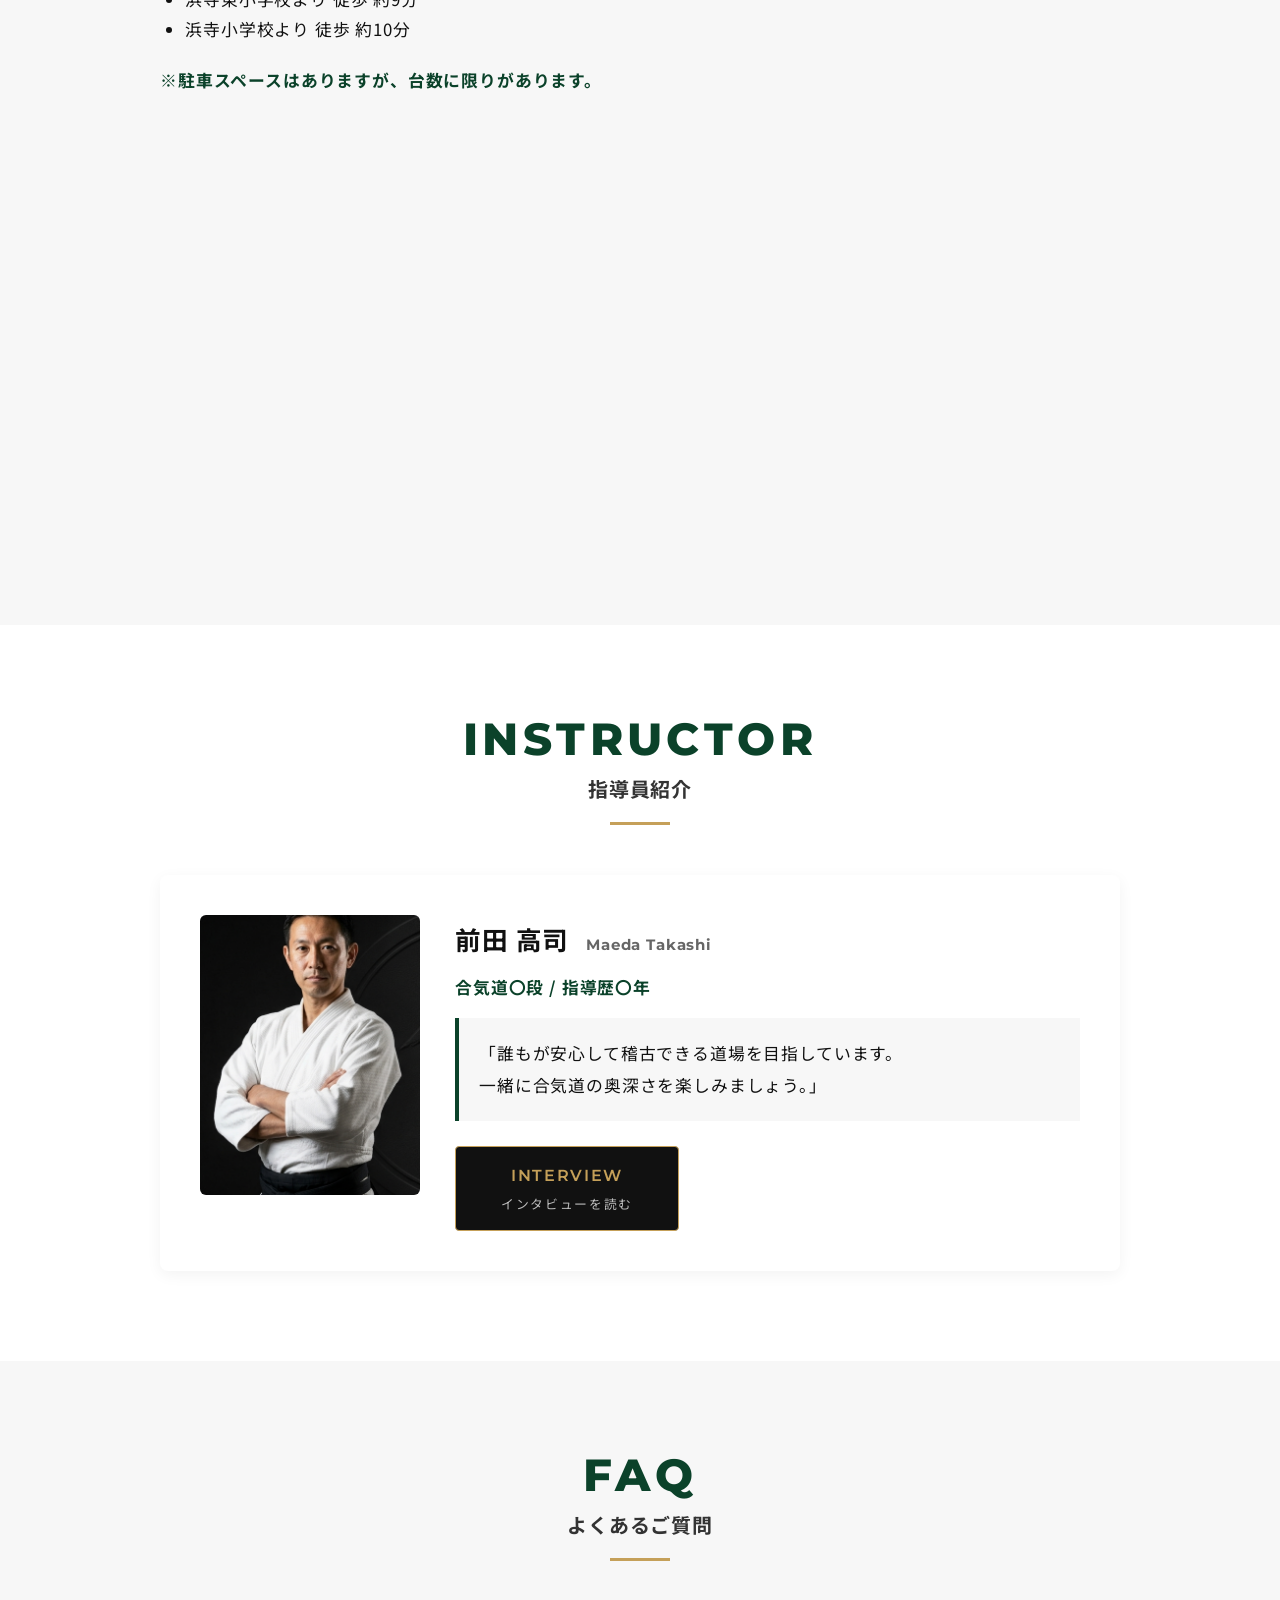
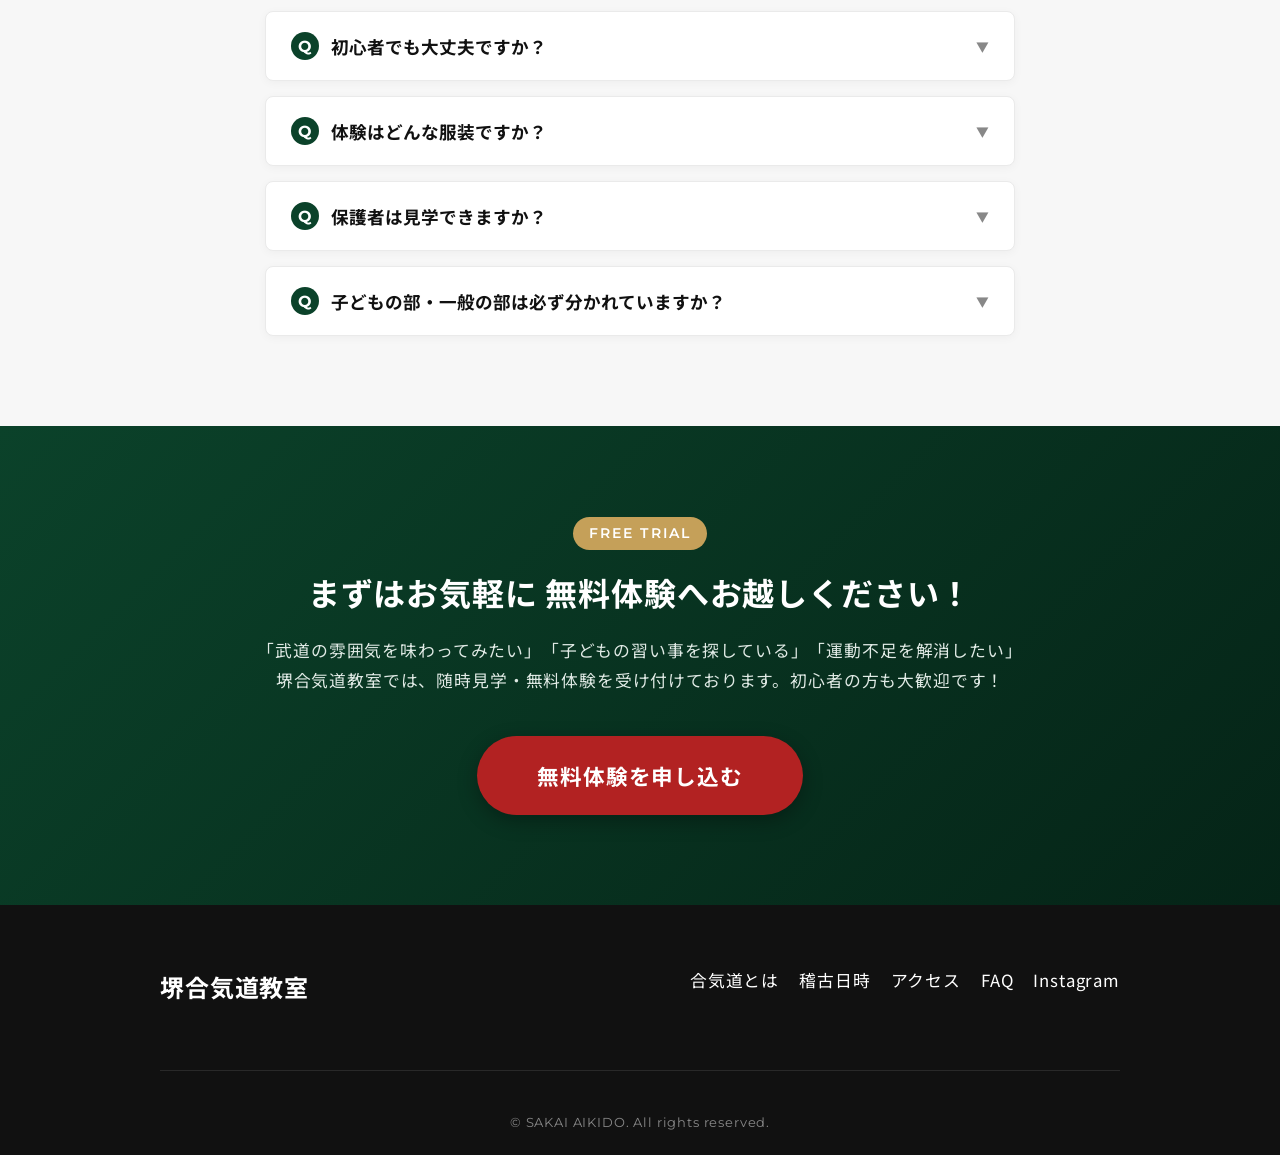
==== commit cc7b3b2c: "Add files via upload" ====
--- a/index.html
+++ b/index.html
@@ -4,10 +4,9 @@
     <meta charset="UTF-8">
     <meta name="viewport" content="width=device-width, initial-scale=1.0">
     <title>堺合気道教室 | SAKAI AIKIDO</title>
-    <!-- Google Fonts -->
     <link rel="preconnect" href="https://fonts.googleapis.com">
     <link rel="preconnect" href="https://fonts.gstatic.com" crossorigin>
-    <link href="https://fonts.googleapis.com/css2?family=Montserrat:wght@300;400;500;600;700&family=Noto+Sans+JP:wght@400;500;700&display=swap" rel="stylesheet">
+    <link href="https://fonts.googleapis.com/css2?family=Montserrat:wght@300;400;500;600;700;800&family=Noto+Sans+JP:wght@400;500;700&display=swap" rel="stylesheet">
     <link rel="stylesheet" href="style.css">
 </head>
 <body>
@@ -29,7 +28,8 @@
     <nav class="nav-menu" id="js-nav">
         <ul>
             <li><a href="#"><span>HOME</span>ホーム</a></li>
-            <li><a href="#about"><span>ABOUT</span>教室紹介</a></li>
+            <li><a href="#beginner"><span>BEGINNER</span>初めての方へ</a></li>
+            <li><a href="#about"><span>ABOUT</span>合気道とは</a></li>
             <li><a href="#features"><span>FEATURES</span>特徴</a></li>
             <li><a href="#schedule"><span>SCHEDULE</span>稽古日時・月謝</a></li>
             <li><a href="#access"><span>ACCESS</span>アクセス</a></li>
@@ -41,18 +41,22 @@
     <div class="nav-overlay" id="js-overlay"></div>
 
     <main>
-        <!-- トップスライダー（ズームなし設定） -->
+        <!-- トップスライダー (シンプルなimgタグに変更・ファイル名・リンク先修正) -->
         <section id="hero" class="hero">
             <div class="slider" id="js-slider">
+                <!-- ① 無料体験受付中 -->
                 <a href="https://forms.gle/1L7aaWqh9uQGa3tB6" target="_blank" rel="noopener" class="slide active">
-                    <img src="images/hero1.jpg" alt="子どもの稽古 無料体験受付中">
+                    <img src="images/hero1.jpg" alt="無料体験受付中">
                 </a>
-                <a href="https://forms.gle/1L7aaWqh9uQGa3tB6" target="_blank" rel="noopener" class="slide">
-                    <img src="images/hero2.jpg" alt="大人の稽古 入会受付中">
+                <!-- ② Instagram順次更新中 -->
+                <a href="https://www.instagram.com/toshi_1057/" target="_blank" rel="noopener" class="slide">
+                    <img src="images/hero4.jpg" alt="Instagram順次更新中">
                 </a>
-                <a href="https://www.instagram.com/toshi_1057/" target="_blank" rel="noopener" class="slide">
-                    <img src="images/hero4.jpg" alt="Instagram更新中">
+                <!-- ③ 初めての方へ -->
+                <a href="#beginner" class="slide">
+                    <img src="images/hero2.jpg" alt="初めての方へ">
                 </a>
+                <!-- ④ 指導員紹介 (インタビュー記事ではなく、HOME内の指導員紹介へ) -->
                 <a href="#instructor" class="slide">
                     <img src="images/hero3.jpg" alt="指導員紹介">
                 </a>
@@ -71,33 +75,63 @@
             </div>
         </section>
 
-        <!-- 教室紹介 -->
+        <!-- 初めての方へ -->
+        <section id="beginner" class="section bg-light fade-in-up">
+            <div class="container">
+                <h2 class="section-title">
+                    <span class="en">FOR BEGINNERS</span>
+                    <span class="ja">初めての方へ</span>
+                </h2>
+                <div class="beginner-intro text-center">
+                    <p>初めての方でも<span class="u-inline-block">安心してご参加いただけます。</span></p>
+                </div>
+                <div class="beginner-grid">
+                    <div class="beginner-card">
+                        <h3>無料体験</h3>
+                        <p>無料で稽古を体験できます。<span class="u-inline-block">道場の雰囲気を</span><span class="u-inline-block">直接感じてみてください。</span></p>
+                    </div>
+                    <div class="beginner-card">
+                        <h3>服装</h3>
+                        <p>初めは道着がなくても大丈夫です。<span class="u-inline-block">ジャージなど、</span><span class="u-inline-block">動きやすい服装でご参加ください。</span></p>
+                    </div>
+                    <div class="beginner-card">
+                        <h3>見学</h3>
+                        <p>見学のみでも歓迎しています。<span class="u-inline-block">稽古の様子を</span><span class="u-inline-block">お気軽にご覧ください。</span></p>
+                    </div>
+                    <div class="beginner-card">
+                        <h3>不安なことは</h3>
+                        <p>よくある疑問については、<a href="#faq" class="text-link">Q&A（よくあるご質問）</a>を<span class="u-inline-block">ご覧ください。</span></p>
+                    </div>
+                </div>
+                <div class="contact-btn-wrapper text-center" style="margin-top: 40px;">
+                    <a href="https://forms.gle/1L7aaWqh9uQGa3tB6" class="btn-cta" target="_blank" rel="noopener">
+                        <span class="main-text">無料体験を申し込む</span>
+                    </a>
+                </div>
+            </div>
+        </section>
+
+        <!-- 教室紹介（合気道とは） -->
         <section id="about" class="section fade-in-up">
             <div class="container">
                 <h2 class="section-title">
                     <span class="en">ABOUT</span>
-                    <span class="ja">教室紹介</span>
-                </h2>
-                
+                    <span class="ja">合気道とは</span>
+                </h2>
+                <div class="content-box">
+                    <h3>「勝ち負けのない武道」</h3>
+                    <p>合気道は、相手と力で争うのではなく、相手の力を利用して制する日本伝統の現代武道です。<span class="u-inline-block">試合（競技）を行わないため、</span><span class="u-inline-block">他人と優劣を競い合う</span>プレッシャーがなく、<span class="u-inline-block">自分自身のペースで</span>体幹や礼儀作法を身につけることができます。</p>
+                    <p>無理な筋力や格闘のセンスに頼らないため、小中学生はもちろん、女性や70代の方までどなたでも安全に始められます。<span class="u-inline-block">日々の運動不足解消や</span>ストレス発散、<span class="u-inline-block">しなやかな身のこなしと</span>心のゆとりを育む習い事として最適です。</p>
+                </div>
                 <div class="content-box">
                     <h3>堺合気道教室について</h3>
                     <p>堺合気道教室は、大阪府堺市西区の「船尾会館」を中心に活動を行っている合気道道場です。<span class="u-inline-block">小学生から大人・シニア世代まで、</span><span class="u-inline-block">幅広い年代の会員が</span>和気あいあいと稽古に励んでいます。</p>
-                    <p class="venue-info">
-                        <strong>【主な稽古場所】</strong><br>
-                        <strong>船尾会館</strong>（大阪府堺市西区浜寺船尾町西3丁305）
-                    </p>
-                </div>
-
-                <div class="content-box">
-                    <h3>「勝ち負けのない武道」合気道とは</h3>
-                    <p>合気道は、相手と力で争うのではなく、相手の力を利用して制する日本伝統の現代武道です。<span class="u-inline-block">試合（競技）を行わないため、</span><span class="u-inline-block">他人と優劣を競い合う</span>プレッシャーがなく、<span class="u-inline-block">自分自身のペースで</span>体幹や礼儀作法を身につけることができます。</p>
-                    <p>無理な筋力や格闘のセンスに頼らないため、小中学生はもちろん、女性や70代の方までどなたでも安全に始められます。<span class="u-inline-block">日々の運動不足解消や</span>ストレス発散、<span class="u-inline-block">しなやかな身のこなしと</span>心のゆとりを育む習い事として最適です。</p>
                 </div>
             </div>
         </section>
 
         <!-- 特徴 -->
-        <section id="features" class="section fade-in-up">
+        <section id="features" class="section bg-light fade-in-up">
             <div class="container">
                 <h2 class="section-title">
                     <span class="en">FEATURES</span>
@@ -124,8 +158,20 @@
                     <h3>稽古日時</h3>
                     <p class="schedule-days"><strong>毎週 水曜日・土曜日</strong></p>
                     <ul class="time-list">
-                        <li><strong>18:00〜19:30</strong> 子どもの部（小・中学生）</li>
-                        <li><strong>19:30〜21:00</strong> 一般の部（高校生以上・大人）</li>
+                        <li>
+                            <span class="time">18:00〜19:30</span>
+                            <div class="time-detail">
+                                <span class="class-name">子どもの部</span>
+                                <span class="target">対象 小学生〜</span>
+                            </div>
+                        </li>
+                        <li>
+                            <span class="time">19:30〜21:00</span>
+                            <div class="time-detail">
+                                <span class="class-name">一般の部</span>
+                                <span class="target">対象 中学生〜</span>
+                            </div>
+                        </li>
                     </ul>
 
                     <div class="price-box">
@@ -144,24 +190,14 @@
                                 <span class="price-value">18,000円</span>
                             </li>
                         </ul>
-                        <p class="price-note">※ご家族で4人以上の場合はさらにお得になります。詳細はお問い合わせください。</p>
-                    </div>
-                </div>
-
-                <div class="schedule-list">
-                    <h3>今後の稽古予定</h3>
-                    <ul>
-                        <li class="status-normal"><span class="date">8/6（水）</span><span class="event">通常稽古</span></li>
-                        <li class="status-normal"><span class="date">8/9（土）</span><span class="event">通常稽古</span></li>
-                        <li class="status-closed"><span class="date">8/13（水）</span><span class="event">休み（お盆休み）</span></li>
-                        <li class="status-event"><span class="date">8/24（日）</span><span class="event">特別演武会</span></li>
-                    </ul>
-                </div>
-            </div>
-        </section>
-
-        <!-- アクセス（箇条書き・路線名追加） -->
-        <section id="access" class="section fade-in-up">
+                        <p class="price-note">※ご家族で4人以上の場合はさらにお得になります。<span class="u-inline-block">詳細はお問い合わせください。</span></p>
+                    </div>
+                </div>
+            </div>
+        </section>
+
+        <!-- アクセス -->
+        <section id="access" class="section bg-light fade-in-up">
             <div class="container">
                 <h2 class="section-title">
                     <span class="en">ACCESS</span>
@@ -172,28 +208,24 @@
                         <strong>船尾会館</strong><br>
                         〒592-8342 大阪府堺市西区浜寺船尾町西3丁305
                     </p>
-                    
                     <div class="access-list-block">
                         <strong>【最寄り駅】</strong>
                         <ul>
-                            <li>阪堺線「船尾駅」より徒歩約10分</li>
-                            <li>南海本線「諏訪ノ森駅」より徒歩約14分</li>
-                            <li>JR阪和線「津久野駅」より徒歩約23分</li>
+                            <li>阪堺線「船尾駅」より 徒歩 約10分</li>
+                            <li>南海本線「諏訪ノ森駅」より 徒歩 約14分</li>
+                            <li>JR阪和線「津久野駅」より 徒歩 約23分</li>
                         </ul>
                     </div>
-
                     <div class="access-list-block">
                         <strong>【周辺学校】</strong>
                         <ul>
-                            <li>浜寺中学校より徒歩約5分</li>
-                            <li>浜寺東小学校より徒歩約9分</li>
-                            <li>浜寺小学校より徒歩約10分</li>
+                            <li>浜寺中学校より 徒歩 約5分</li>
+                            <li>浜寺東小学校より 徒歩 約9分</li>
+                            <li>浜寺小学校より 徒歩 約10分</li>
                         </ul>
                     </div>
-
                     <p class="parking-note">※駐車スペースはありますが、台数に限りがあります。</p>
                 </div>
-                <!-- Google Map埋め込み -->
                 <div class="map-wrapper">
                     <iframe src="https://maps.google.co.jp/maps?output=embed&q=大阪府堺市西区浜寺船尾町西3丁305" width="100%" height="400" style="border:0;" allowfullscreen="" loading="lazy"></iframe>
                 </div>
@@ -201,7 +233,7 @@
         </section>
 
         <!-- 指導員紹介 -->
-        <section id="instructor" class="section bg-light fade-in-up">
+        <section id="instructor" class="section fade-in-up">
             <div class="container">
                 <h2 class="section-title">
                     <span class="en">INSTRUCTOR</span>
@@ -212,8 +244,7 @@
                     <div class="instructor-profile">
                         <h3>前田 高司 <small>Maeda Takashi</small></h3>
                         <p class="history">合気道〇段 / 指導歴〇年</p>
-                        <p class="comment">「誰もが安心して稽古できる道場を目指しています。一緒に合気道の奥深さを楽しみましょう。」</p>
-                        
+                        <p class="comment">「誰もが安心して稽古できる道場を目指しています。<span class="u-inline-block">一緒に合気道の奥深さを楽しみましょう。」</span></p>
                         <div class="instructor-btn-wrapper">
                             <a href="interview.html" class="btn-interview">
                                 <span class="en">INTERVIEW</span>
@@ -226,7 +257,7 @@
         </section>
 
         <!-- FAQ -->
-        <section id="faq" class="section fade-in-up">
+        <section id="faq" class="section bg-light fade-in-up">
             <div class="container">
                 <h2 class="section-title">
                     <span class="en">FAQ</span>
@@ -236,72 +267,60 @@
                     <div class="faq-item">
                         <button class="faq-q js-faq-toggle" aria-expanded="false">
                             <span class="q-icon">Q</span>
-                            <span class="q-text">初めてでも参加できますか？運動や柔軟性に不安があります。</span>
+                            <span class="q-text">初心者でも大丈夫ですか？</span>
                             <span class="faq-arrow">▼</span>
                         </button>
                         <div class="faq-a">
                             <div class="faq-a-inner">
                                 <span class="a-icon">A</span>
-                                <p>もちろんです。合気道は無理な筋力や柔軟性を必要とせず、相手の力を利用する武道です。一人ひとりの体力やペースに合わせて丁寧に指導いたしますのでご安心ください。</p>
+                                <p>もちろんです。初心者の方も安心して参加できます。</p>
                             </div>
                         </div>
                     </div>
                     <div class="faq-item">
                         <button class="faq-q js-faq-toggle" aria-expanded="false">
                             <span class="q-icon">Q</span>
-                            <span class="q-text">体験稽古の際の服装や持ち物は何が必要ですか？</span>
+                            <span class="q-text">体験はどんな服装ですか？</span>
                             <span class="faq-arrow">▼</span>
                         </button>
                         <div class="faq-a">
                             <div class="faq-a-inner">
                                 <span class="a-icon">A</span>
-                                <p>動きやすい服装（ジャージやTシャツ・長ズボン等）とお飲み物、汗拭きタオルをお持ちください。道着をお持ちでない方も気軽に体験いただけます。</p>
+                                <p>動きやすい服装でご参加ください。</p>
                             </div>
                         </div>
                     </div>
                     <div class="faq-item">
                         <button class="faq-q js-faq-toggle" aria-expanded="false">
                             <span class="q-icon">Q</span>
-                            <span class="q-text">親子や兄弟で一緒に通うことはできますか？</span>
+                            <span class="q-text">保護者は見学できますか？</span>
                             <span class="faq-arrow">▼</span>
                         </button>
                         <div class="faq-a">
                             <div class="faq-a-inner">
                                 <span class="a-icon">A</span>
-                                <p>はい、大歓迎です！当道場では多くのご家族が一緒に稽古に励んでいます。ご家族でお通いしやすい月謝設定もございます。</p>
+                                <p>もちろん可能です。</p>
                             </div>
                         </div>
                     </div>
                     <div class="faq-item">
                         <button class="faq-q js-faq-toggle" aria-expanded="false">
                             <span class="q-icon">Q</span>
-                            <span class="q-text">見学や無料体験は事前に予約が必要ですか？</span>
+                            <span class="q-text">子どもの部・一般の部は必ず分かれていますか？</span>
                             <span class="faq-arrow">▼</span>
                         </button>
                         <div class="faq-a">
                             <div class="faq-a-inner">
                                 <span class="a-icon">A</span>
-                                <p>スムーズなご案内のため、Googleフォームより事前にご予約をお願いしております。お気軽にお申し込みください。</p>
-                            </div>
-                        </div>
-                    </div>
-                </div>
-            </div>
-        </section>
-
-        <!-- Instagram -->
-        <section id="instagram" class="section bg-light fade-in-up">
-            <div class="container text-center">
-                <h2 class="section-title">
-                    <span class="en">INSTAGRAM</span>
-                    <span class="ja">Instagram</span>
-                </h2>
-                <p>稽古の様子や最新情報を順次更新中！</p>
-                <a href="https://www.instagram.com/toshi_1057/" class="btn-secondary" target="_blank" rel="noopener">Instagramを見る</a>
-            </div>
-        </section>
-
-        <!-- 体験申し込み（ボタン色を赤に変更して目立たせる） -->
+                                <p>基本的には子どもの部・一般の部に分かれて稽古を行っています。ただし、年齢や経験などに応じて、子どもが一般の部に参加したり、大人が子どもの部に参加することもできます。一人ひとりに合わせて柔軟に対応しています。</p>
+                            </div>
+                        </div>
+                    </div>
+                </div>
+            </div>
+        </section>
+
+        <!-- CTA（最下部） -->
         <section id="contact" class="section contact-section fade-in-up">
             <div class="container">
                 <div class="contact-box text-center">
@@ -311,35 +330,32 @@
                         <span class="u-inline-block">無料体験へお越しください！</span>
                     </h2>
                     <p class="contact-desc">
-                        「武道の雰囲気を味わってみたい」「子どもの習い事を探している」「運動不足を解消したい」<br>
-                        堺合気道教室では、随時見学・無料体験を受け付けております。初心者の方も大歓迎です！
+                        「武道の雰囲気を味わってみたい」<span class="u-inline-block">「子どもの習い事を探している」</span><span class="u-inline-block">「運動不足を解消したい」</span><br>
+                        堺合気道教室では、随時見学・無料体験を受け付けております。<span class="u-inline-block">初心者の方も大歓迎です！</span>
                     </p>
                     <div class="contact-btn-wrapper">
                         <a href="https://forms.gle/1L7aaWqh9uQGa3tB6" class="btn-cta" target="_blank" rel="noopener">
-                            <span class="main-text">無料体験・見学を申し込む</span>
-                            <span class="sub-text">（Googleフォームが開きます）</span>
+                            <span class="main-text">無料体験を申し込む</span>
                         </a>
                     </div>
-                    <p class="contact-note">※お申し込み確認後、指導員より日程調整等のご連絡を差し上げます。</p>
                 </div>
             </div>
         </section>
     </main>
 
-    <!-- フッター -->
     <footer class="footer">
         <div class="container">
             <div class="footer-inner">
                 <div class="footer-logo">堺合気道教室</div>
                 <ul class="footer-links">
-                    <li><a href="#about">教室紹介</a></li>
+                    <li><a href="#about">合気道とは</a></li>
                     <li><a href="#schedule">稽古日時</a></li>
                     <li><a href="#access">アクセス</a></li>
                     <li><a href="#faq">FAQ</a></li>
                     <li><a href="https://www.instagram.com/toshi_1057/" target="_blank" rel="noopener">Instagram</a></li>
                 </ul>
             </div>
-            <p class="copyright">&copy; 2024 SAKAI AIKIDO. All rights reserved.</p>
+            <p class="copyright">&copy; SAKAI AIKIDO. All rights reserved.</p>
         </div>
     </footer>
 
--- a/style.css
+++ b/style.css
@@ -8,7 +8,7 @@
     --color-sub: #111111;  /* 黒 */
     --color-bg: #FFFFFF;   /* 白 */
     --color-light: #F7F7F7;
-    --color-accent: #B22222; /* 赤（ボタン等で目立たせる色） */
+    --color-accent: #B22222; /* 赤 */
     --color-gold: #C5A059;   /* 金色 */
     
     --font-ja: 'Noto Sans JP', sans-serif;
@@ -31,1143 +31,230 @@
     line-height: 1.85;
     letter-spacing: 0.05em;
     -webkit-font-smoothing: antialiased;
-}
-
-a {
-    color: inherit;
-    text-decoration: none;
-    transition: color 0.3s ease, opacity 0.3s ease, background-color 0.3s ease, border-color 0.3s ease;
-}
-
-img {
-    max-width: 100%;
-    height: auto;
-    vertical-align: bottom;
-}
-
-ul {
-    list-style: none;
-}
-
-.u-inline-block {
-    display: inline-block;
-}
-
-.container {
-    max-width: 1000px;
-    margin: 0 auto;
-    padding: 0 20px;
-}
-
-.text-center {
-    text-align: center;
-}
-
-.bg-light {
-    background-color: var(--color-light);
-}
+    word-break: auto-phrase;
+}
+
+a { color: inherit; text-decoration: none; transition: all 0.3s ease; }
+img { max-width: 100%; height: auto; vertical-align: bottom; display: block; }
+ul { list-style: none; }
+.u-inline-block { display: inline-block; }
+.container { max-width: 1000px; margin: 0 auto; padding: 0 20px; }
+.text-center { text-align: center; }
+.bg-light { background-color: var(--color-light); }
+.text-link { color: var(--color-main); text-decoration: underline; font-weight: bold; }
 
 /* =========================================
    タイポグラフィ・見出し
 ========================================= */
-.section {
-    padding: 90px 0;
-}
-
-.section-title {
-    text-align: center;
-    margin-bottom: 45px;
-    position: relative;
-}
-
-.section-title::after {
-    content: '';
-    display: block;
-    width: 60px;
-    height: 3px;
-    background-color: var(--color-gold);
-    margin: 15px auto 0;
-}
-
-.section-title .en {
-    display: block;
-    font-family: var(--font-en);
-    font-size: 2.2rem;
-    font-weight: 700;
-    color: var(--color-main);
-    letter-spacing: 0.12em;
-}
-
-.section-title .ja {
-    display: block;
-    font-size: 1.15rem;
-    font-weight: 700;
-    margin-top: 4px;
-    color: #333;
-}
-
-/* =========================================
-   ヘッダー
-========================================= */
-.header {
-    position: fixed;
-    top: 0;
-    left: 0;
-    width: 100%;
-    height: var(--header-height);
-    background-color: rgba(255, 255, 255, 0.98);
-    display: flex;
-    justify-content: space-between;
-    align-items: center;
-    padding: 0 20px;
-    z-index: 100;
-    box-shadow: 0 1px 4px rgba(0,0,0,0.08);
-}
-
-.header-logo a {
-    display: flex;
-    flex-direction: column;
-}
-
-.header-logo .logo-ja {
-    font-size: 1.25rem;
-    font-weight: 700;
-}
-
-.header-logo .logo-en {
-    font-family: var(--font-en);
-    font-size: 0.75rem;
-    color: var(--color-main);
-}
-
-.hamburger {
-    width: 40px;
-    height: 40px;
-    background: none;
-    border: none;
-    cursor: pointer;
-    position: relative;
-    z-index: 102;
-}
-
-.hamburger span {
-    display: block;
-    width: 25px;
-    height: 2px;
-    background-color: var(--color-sub);
-    position: absolute;
-    left: 50%;
-    transform: translateX(-50%);
-    transition: 0.3s ease;
-}
-
-.hamburger span:nth-child(1) { top: 12px; }
-.hamburger span:nth-child(2) { top: 19px; }
-.hamburger span:nth-child(3) { top: 26px; }
-
-.hamburger.is-active span:nth-child(1) {
-    top: 19px;
-    transform: translateX(-50%) rotate(45deg);
-    background-color: #fff;
-}
-.hamburger.is-active span:nth-child(2) {
-    opacity: 0;
-}
-.hamburger.is-active span:nth-child(3) {
-    top: 19px;
-    transform: translateX(-50%) rotate(-45deg);
-    background-color: #fff;
-}
-
-.nav-menu {
-    position: fixed;
-    top: 0;
-    right: -300px;
-    width: 300px;
-    height: 100vh;
-    background-color: rgba(17, 17, 17, 0.96);
-    z-index: 101;
-    padding-top: 80px;
-    transition: right 0.3s ease;
-    overflow-y: auto;
-}
-
-.nav-menu.is-active {
-    right: 0;
-}
-
-.nav-menu ul li a {
-    display: block;
-    padding: 15px 30px;
-    color: #fff;
-    border-bottom: 1px solid rgba(255,255,255,0.1);
-}
-
-.nav-menu ul li a span {
-    display: block;
-    font-family: var(--font-en);
-    font-size: 0.8rem;
-    color: #aaa;
-    margin-bottom: 3px;
-}
-
-.nav-menu ul li a:hover {
-    background-color: rgba(255,255,255,0.1);
-}
-
-.nav-contact {
-    color: var(--color-gold) !important;
-    font-weight: bold;
-}
-
-.nav-overlay {
-    position: fixed;
-    top: 0;
-    left: 0;
-    width: 100%;
-    height: 100vh;
-    background-color: rgba(0,0,0,0.5);
-    z-index: 100;
-    opacity: 0;
-    visibility: hidden;
-    transition: 0.3s ease;
-}
-
-.nav-overlay.is-active {
-    opacity: 1;
-    visibility: visible;
-}
-
-/* =========================================
-   トップスライダー (ズーム完全削除)
-========================================= */
-.hero {
-    margin-top: var(--header-height);
-    position: relative;
-    width: 100%;
-    height: calc(100vh - var(--header-height));
-    min-height: 500px;
-    padding: 20px;
-    background-color: var(--color-bg);
-}
-
-.slider {
-    width: 100%;
-    height: 100%;
-    position: relative;
-    border-radius: 12px;
-    overflow: hidden;
-    background-color: #000;
-}
-
-.slide {
-    position: absolute;
-    top: 0;
-    left: 0;
-    width: 100%;
-    height: 100%;
-    opacity: 0;
-    visibility: hidden;
-    transition: opacity 1.2s ease, visibility 1.2s ease;
-    display: block;
-}
-
-.slide.active {
-    opacity: 1;
-    visibility: visible;
-}
-
-.slide img {
-    width: 100%;
-    height: 100%;
-    object-fit: cover;
-    object-position: center;
-}
-
-.slider-controls {
-    position: absolute;
-    top: 50%;
-    left: 0;
-    width: 100%;
-    display: flex;
-    justify-content: space-between;
-    transform: translateY(-50%);
-    padding: 0 30px;
-    pointer-events: none;
-    z-index: 10;
-}
-
-.slider-btn {
-    pointer-events: auto;
-    background-color: rgba(0,0,0,0.4);
-    color: #fff;
-    border: none;
-    width: 44px;
-    height: 44px;
-    border-radius: 50%;
-    font-size: 1.2rem;
-    cursor: pointer;
-    transition: background-color 0.3s;
-}
-
-.slider-btn:hover {
-    background-color: var(--color-main);
-}
-
-.slider-indicators {
-    position: absolute;
-    bottom: 35px;
-    left: 50%;
-    transform: translateX(-50%);
-    display: flex;
-    gap: 10px;
-    z-index: 10;
-}
-
-.indicator {
-    width: 30px;
-    height: 4px;
-    background-color: rgba(255,255,255,0.4);
-    cursor: pointer;
-    transition: background-color 0.3s;
-}
-
-.indicator.active {
-    background-color: #fff;
-}
-
-/* =========================================
-   ABOUT (教室紹介)
-========================================= */
-.content-box {
-    background: #fff;
-    padding: 35px;
-    border-radius: 8px;
-    box-shadow: 0 4px 15px rgba(0,0,0,0.05);
-    margin-bottom: 30px;
-}
-
-.content-box h3 {
-    font-size: 1.35rem;
-    color: var(--color-main);
-    border-bottom: 2px solid var(--color-main);
-    padding-bottom: 8px;
-    margin-bottom: 15px;
-}
-
-.content-box p {
-    margin-bottom: 12px;
-}
-
-.content-box p:last-child {
-    margin-bottom: 0;
-}
-
-.venue-info {
-    margin-top: 20px;
-    padding: 15px 20px;
-    background-color: var(--color-light);
-    border-left: 4px solid var(--color-gold);
-    border-radius: 0 4px 4px 0;
-}
-
-/* =========================================
-   FEATURES (特徴)
-========================================= */
-.feature-list {
-    max-width: 650px;
-    margin: 0 auto;
-}
-
-.feature-list li {
-    padding: 18px 0;
-    border-bottom: 1px solid #ddd;
-    position: relative;
-    padding-left: 1.8rem;
-    font-size: 1.1rem;
-    font-weight: 500;
-}
-
-.feature-list li::before {
-    content: "■";
-    color: var(--color-main);
-    position: absolute;
-    left: 0;
-    font-size: 0.9rem;
-}
+.section { padding: 90px 0; }
+.section-title { text-align: center; margin-bottom: 50px; position: relative; }
+.section-title::after { content: ''; display: block; width: 60px; height: 3px; background-color: var(--color-gold); margin: 15px auto 0; }
+.section-title .en { display: block; font-family: var(--font-en); font-size: 2.8rem; font-weight: 800; color: var(--color-main); letter-spacing: 0.1em; line-height: 1.1; }
+.section-title .ja { display: block; font-size: 1.25rem; font-weight: 700; margin-top: 6px; color: #333; }
+
+/* =========================================
+   ヘッダー & ナビ
+========================================= */
+.header { position: fixed; top: 0; left: 0; width: 100%; height: var(--header-height); background-color: rgba(255, 255, 255, 0.98); display: flex; justify-content: space-between; align-items: center; padding: 0 20px; z-index: 100; box-shadow: 0 1px 4px rgba(0,0,0,0.08); }
+.header-logo a { display: flex; flex-direction: column; }
+.header-logo .logo-ja { font-size: 1.25rem; font-weight: 700; }
+.header-logo .logo-en { font-family: var(--font-en); font-size: 0.75rem; color: var(--color-main); }
+.hamburger { width: 40px; height: 40px; background: none; border: none; cursor: pointer; position: relative; z-index: 102; }
+.hamburger span { display: block; width: 25px; height: 2px; background-color: var(--color-sub); position: absolute; left: 50%; transform: translateX(-50%); transition: 0.3s ease; }
+.hamburger span:nth-child(1) { top: 12px; } .hamburger span:nth-child(2) { top: 19px; } .hamburger span:nth-child(3) { top: 26px; }
+.hamburger.is-active span:nth-child(1) { top: 19px; transform: translateX(-50%) rotate(45deg); background-color: #fff; }
+.hamburger.is-active span:nth-child(2) { opacity: 0; }
+.hamburger.is-active span:nth-child(3) { top: 19px; transform: translateX(-50%) rotate(-45deg); background-color: #fff; }
+.nav-menu { position: fixed; top: 0; right: -300px; width: 300px; height: 100vh; background-color: rgba(17, 17, 17, 0.96); z-index: 101; padding-top: 80px; transition: right 0.3s ease; overflow-y: auto; }
+.nav-menu.is-active { right: 0; }
+.nav-menu ul li a { display: block; padding: 15px 30px; color: #fff; border-bottom: 1px solid rgba(255,255,255,0.1); }
+.nav-menu ul li a span { display: block; font-family: var(--font-en); font-size: 0.8rem; color: #aaa; margin-bottom: 3px; }
+.nav-menu ul li a:hover { background-color: rgba(255,255,255,0.1); }
+.nav-contact { color: var(--color-gold) !important; font-weight: bold; }
+.nav-overlay { position: fixed; top: 0; left: 0; width: 100%; height: 100vh; background-color: rgba(0,0,0,0.5); z-index: 100; opacity: 0; visibility: hidden; transition: 0.3s ease; }
+.nav-overlay.is-active { opacity: 1; visibility: visible; }
+
+/* =========================================
+   トップスライダー (ズームなし)
+========================================= */
+.hero { margin-top: var(--header-height); position: relative; width: 100%; height: calc(100vh - var(--header-height)); min-height: 500px; padding: 20px; background-color: var(--color-bg); }
+.slider { width: 100%; height: 100%; position: relative; border-radius: 12px; overflow: hidden; background-color: #000; }
+.slide { position: absolute; top: 0; left: 0; width: 100%; height: 100%; opacity: 0; visibility: hidden; transition: opacity 1.2s ease, visibility 1.2s ease; }
+.slide.active { opacity: 1; visibility: visible; z-index: 2; }
+
+/* PC画面縮小でも画像が崩れない設定 */
+.slide img { width: 100%; height: 100%; object-fit: cover; object-position: center; }
+
+.slider-controls { position: absolute; top: 50%; left: 0; width: 100%; display: flex; justify-content: space-between; transform: translateY(-50%); padding: 0 30px; pointer-events: none; z-index: 10; }
+.slider-btn { pointer-events: auto; background-color: rgba(0,0,0,0.4); color: #fff; border: none; width: 44px; height: 44px; border-radius: 50%; font-size: 1.2rem; cursor: pointer; transition: 0.3s; }
+.slider-btn:hover { background-color: var(--color-main); }
+.slider-indicators { position: absolute; bottom: 35px; left: 50%; transform: translateX(-50%); display: flex; gap: 10px; z-index: 10; }
+.indicator { width: 30px; height: 4px; background-color: rgba(255,255,255,0.4); cursor: pointer; transition: 0.3s; }
+.indicator.active { background-color: #fff; }
+
+/* =========================================
+   初めての方へ
+========================================= */
+.beginner-intro { font-size: 1.25rem; font-weight: bold; margin-bottom: 40px; color: var(--color-main); }
+.beginner-grid { display: grid; grid-template-columns: repeat(auto-fit, minmax(220px, 1fr)); gap: 20px; }
+.beginner-card { background: #fff; padding: 30px 20px; border-radius: 8px; box-shadow: 0 4px 15px rgba(0,0,0,0.04); text-align: center; border-top: 4px solid var(--color-main); }
+.beginner-card h3 { font-size: 1.2rem; color: var(--color-main); margin-bottom: 15px; }
+.beginner-card p { font-size: 0.95rem; line-height: 1.7; }
+
+/* =========================================
+   ABOUT & FEATURES
+========================================= */
+.content-box { background: #fff; padding: 35px; border-radius: 8px; box-shadow: 0 4px 15px rgba(0,0,0,0.05); margin-bottom: 30px; }
+.content-box h3 { font-size: 1.35rem; color: var(--color-main); border-bottom: 2px solid var(--color-main); padding-bottom: 8px; margin-bottom: 15px; }
+.feature-list { max-width: 650px; margin: 0 auto; }
+.feature-list li { padding: 18px 0; border-bottom: 1px solid #ddd; position: relative; padding-left: 1.8rem; font-size: 1.1rem; font-weight: 500; }
+.feature-list li::before { content: "■"; color: var(--color-main); position: absolute; left: 0; font-size: 0.9rem; }
 
 /* =========================================
    SCHEDULE (稽古日時・月謝)
 ========================================= */
-.schedule-info.left-align {
-    text-align: left;
-    max-width: 650px;
-    margin: 0 auto 40px;
-    background: #fff;
-    padding: 35px;
-    border-radius: 8px;
-    box-shadow: 0 4px 15px rgba(0,0,0,0.05);
-}
-
-.schedule-info h3 {
-    font-size: 1.3rem;
-    color: var(--color-main);
-    border-bottom: 2px solid var(--color-main);
-    padding-bottom: 8px;
-    margin-bottom: 15px;
-}
-
-.schedule-days {
-    font-size: 1.15rem;
-    margin-bottom: 10px;
-}
-
-.time-list {
-    margin-bottom: 25px;
-    padding-left: 5px;
-}
-
+.schedule-info.left-align { max-width: 650px; margin: 0 auto; background: #fff; padding: 35px; border-radius: 8px; box-shadow: 0 4px 15px rgba(0,0,0,0.05); }
+.schedule-info h3 { font-size: 1.3rem; color: var(--color-main); border-bottom: 2px solid var(--color-main); padding-bottom: 8px; margin-bottom: 15px; }
+.schedule-days { font-size: 1.15rem; margin-bottom: 15px; }
+
+/* 稽古日時の見やすさ改善 */
 .time-list li {
-    margin-bottom: 6px;
-}
-
-.price-box {
-    margin-top: 25px;
-    padding-top: 20px;
-    border-top: 1px dashed #ccc;
-}
-
-.price-list {
-    margin: 15px 0;
-}
-
-.price-list li {
-    display: flex;
-    justify-content: space-between;
-    align-items: center;
-    padding: 12px 0;
-    border-bottom: 1px solid #f0f0f0;
-}
-
-.price-label {
-    font-weight: bold;
-}
-
-.price-value {
-    color: var(--color-main);
-    font-weight: bold;
-    font-size: 1.2rem;
-}
-
-.price-note {
-    font-size: 0.9rem;
-    color: #666;
-    margin-top: 10px;
-    line-height: 1.6;
-}
-
-.schedule-list {
-    max-width: 650px;
-    margin: 0 auto;
-    background: #fff;
-    padding: 35px;
-    border-radius: 8px;
-    box-shadow: 0 4px 15px rgba(0,0,0,0.05);
-}
-
-.schedule-list h3 {
-    margin-bottom: 20px;
-    border-bottom: 2px solid var(--color-main);
-    padding-bottom: 10px;
-    font-size: 1.3rem;
-}
-
-.schedule-list li {
-    display: flex;
-    padding: 15px 0;
-    border-bottom: 1px dashed #eee;
-    align-items: center;
-}
-
-.schedule-list .date {
-    width: 120px;
-    font-weight: bold;
-}
-
-.schedule-list .event {
-    padding: 4px 12px;
-    border-radius: 4px;
-    font-size: 0.95rem;
-}
-
-.status-normal .event { background-color: rgba(11, 66, 42, 0.1); color: var(--color-main); }
-.status-closed .event { background-color: rgba(178, 34, 34, 0.1); color: var(--color-accent); }
-.status-event .event  { background-color: rgba(255, 193, 7, 0.2); color: #B8860B; }
-
-/* =========================================
-   ACCESS（箇条書きデザイン追加）
-========================================= */
-.access-address {
-    margin-bottom: 25px;
-}
-
-.access-list-block {
-    margin-bottom: 20px;
-}
-
-.access-list-block ul {
-    margin-top: 8px;
-    padding-left: 1.5em;
-    list-style-type: disc;
-    line-height: 1.8;
-}
-
-.parking-note {
-    font-weight: bold;
-    color: var(--color-main);
-    margin-top: 20px;
-}
-
-.map-wrapper {
-    margin-top: 30px;
-}
-
-/* =========================================
-   INSTRUCTOR
-========================================= */
-.instructor-card {
     display: flex;
     flex-wrap: wrap;
-    gap: 35px;
-    background: #fff;
-    padding: 40px;
-    border-radius: 8px;
-    box-shadow: 0 4px 15px rgba(0,0,0,0.05);
-    align-items: flex-start;
-}
-
-.instructor-img {
-    width: 220px;
-    height: 280px;
-    object-fit: cover;
+    align-items: center;
+    gap: 15px;
+    margin-bottom: 15px;
+    background-color: var(--color-light);
+    padding: 15px 20px;
     border-radius: 6px;
-}
-
-.instructor-profile {
-    flex: 1;
-    min-width: 250px;
-}
-
-.instructor-profile h3 {
-    font-size: 1.6rem;
-    margin-bottom: 10px;
-}
-
-.instructor-profile h3 small {
-    font-family: var(--font-en);
-    font-size: 0.95rem;
-    color: #666;
-    margin-left: 10px;
-}
-
-.instructor-profile .history {
+    border-left: 5px solid var(--color-main);
+}
+.time-list .time {
+    font-size: 1.35rem;
+    font-weight: 800;
     color: var(--color-main);
-    font-weight: bold;
-    margin-bottom: 15px;
-}
-
-.instructor-profile .comment {
-    background: var(--color-light);
-    padding: 20px;
-    border-left: 4px solid var(--color-main);
-    margin-bottom: 25px;
-}
-
-.instructor-btn-wrapper {
-    margin-top: 20px;
-}
-
-.btn-interview {
-    display: inline-flex;
-    flex-direction: column;
-    align-items: center;
-    justify-content: center;
-    padding: 14px 45px;
-    background-color: var(--color-sub);
-    color: #fff;
-    border: 1px solid var(--color-gold);
-    border-radius: 4px;
-    text-align: center;
-    letter-spacing: 0.1em;
-}
-
-.btn-interview .en {
-    font-family: var(--font-en);
-    font-size: 1rem;
-    font-weight: 600;
-    color: var(--color-gold);
-}
-
-.btn-interview .ja {
-    font-size: 0.8rem;
-    color: #bbb;
-    margin-top: 2px;
-}
-
-.btn-interview:hover {
-    background-color: var(--color-main);
-    border-color: var(--color-main);
-}
-
-.btn-interview:hover .en,
-.btn-interview:hover .ja {
-    color: #fff;
-}
+    letter-spacing: 0.05em;
+    min-width: 130px;
+}
+.time-detail { display: flex; flex-wrap: wrap; align-items: center; gap: 10px; }
+.time-detail .class-name { font-weight: bold; font-size: 1.1rem; }
+.time-detail .target { font-size: 0.9rem; color: #555; background: #e0e0e0; padding: 3px 10px; border-radius: 4px; }
+
+.price-box { margin-top: 30px; padding-top: 20px; border-top: 1px dashed #ccc; }
+.price-list li { display: flex; justify-content: space-between; align-items: center; padding: 12px 0; border-bottom: 1px solid #f0f0f0; }
+.price-label { font-weight: bold; }
+.price-value { color: var(--color-main); font-weight: bold; font-size: 1.2rem; }
+.price-note { font-size: 0.9rem; color: #666; margin-top: 10px; line-height: 1.6; }
+
+/* =========================================
+   ACCESS & INSTRUCTOR
+========================================= */
+.access-address { margin-bottom: 25px; font-size: 1.1rem; }
+.access-list-block { margin-bottom: 20px; }
+.access-list-block ul { margin-top: 8px; padding-left: 1.5em; list-style-type: disc; line-height: 1.8; }
+.parking-note { font-weight: bold; color: var(--color-main); margin-top: 20px; }
+.map-wrapper { margin-top: 30px; }
+
+.instructor-card { display: flex; flex-wrap: wrap; gap: 35px; background: #fff; padding: 40px; border-radius: 8px; box-shadow: 0 4px 15px rgba(0,0,0,0.05); align-items: flex-start; }
+.instructor-img { width: 220px; height: 280px; object-fit: cover; border-radius: 6px; }
+.instructor-profile { flex: 1; min-width: 250px; }
+.instructor-profile h3 { font-size: 1.6rem; margin-bottom: 10px; }
+.instructor-profile h3 small { font-family: var(--font-en); font-size: 0.95rem; color: #666; margin-left: 10px; }
+.instructor-profile .history { color: var(--color-main); font-weight: bold; margin-bottom: 15px; }
+.instructor-profile .comment { background: var(--color-light); padding: 20px; border-left: 4px solid var(--color-main); margin-bottom: 25px; }
+.btn-interview { display: inline-flex; flex-direction: column; align-items: center; justify-content: center; padding: 14px 45px; background-color: var(--color-sub); color: #fff; border: 1px solid var(--color-gold); border-radius: 4px; text-align: center; letter-spacing: 0.1em; }
+.btn-interview .en { font-family: var(--font-en); font-size: 1rem; font-weight: 600; color: var(--color-gold); }
+.btn-interview .ja { font-size: 0.8rem; color: #bbb; margin-top: 2px; }
+.btn-interview:hover { background-color: var(--color-main); border-color: var(--color-main); }
+.btn-interview:hover .en, .btn-interview:hover .ja { color: #fff; }
 
 /* =========================================
    FAQ
 ========================================= */
-.faq-list {
-    max-width: 750px;
-    margin: 0 auto;
-    display: flex;
-    flex-direction: column;
-    gap: 15px;
-}
-
-.faq-item {
-    background: #fff;
-    border-radius: 8px;
-    box-shadow: 0 2px 10px rgba(0,0,0,0.04);
-    overflow: hidden;
-    border: 1px solid #EAEAEA;
-}
-
-.faq-q {
-    width: 100%;
-    background: none;
-    border: none;
-    padding: 20px 25px;
-    text-align: left;
-    font-family: inherit;
-    font-size: 1.1rem;
-    font-weight: bold;
-    color: var(--color-sub);
-    display: flex;
-    align-items: center;
-    gap: 12px;
-    cursor: pointer;
-    transition: background-color 0.2s ease;
-}
-
-.faq-q:hover {
-    background-color: rgba(11, 66, 42, 0.03);
-}
-
-.q-icon {
-    background: var(--color-main);
-    color: #fff;
-    font-family: var(--font-en);
-    font-weight: bold;
-    font-size: 1rem;
-    width: 28px;
-    height: 28px;
-    display: inline-flex;
-    align-items: center;
-    justify-content: center;
-    border-radius: 50%;
-    flex-shrink: 0;
-}
-
-.q-text {
-    flex: 1;
-}
-
-.faq-arrow {
-    font-size: 0.8rem;
-    color: #888;
-    transition: transform 0.3s ease;
-    flex-shrink: 0;
-}
-
-.faq-item.is-open .faq-arrow {
-    transform: rotate(180deg);
-    color: var(--color-main);
-}
-
-.faq-a {
-    max-height: 0;
-    overflow: hidden;
-    transition: max-height 0.35s cubic-bezier(0, 1, 0, 1);
-    background-color: #FAFAFA;
-}
-
-.faq-a-inner {
-    padding: 0 25px 20px 25px;
-    display: flex;
-    align-items: flex-start;
-    gap: 12px;
-    color: #444;
-    line-height: 1.8;
-}
-
-.a-icon {
-    background: var(--color-gold);
-    color: #fff;
-    font-family: var(--font-en);
-    font-weight: bold;
-    font-size: 1rem;
-    width: 28px;
-    height: 28px;
-    display: inline-flex;
-    align-items: center;
-    justify-content: center;
-    border-radius: 50%;
-    flex-shrink: 0;
-    margin-top: 2px;
-}
-
-/* =========================================
-   CONTACT（ボタン色を赤にして背景と同化させない）
-========================================= */
-.contact-section {
-    background: linear-gradient(135deg, #0B422A 0%, #052417 100%);
-    color: #fff;
-    padding: 90px 0;
-}
-
-.contact-box {
-    max-width: 800px;
-    margin: 0 auto;
-}
-
-.contact-badge {
-    display: inline-block;
-    background: var(--color-gold);
-    color: #fff;
-    font-family: var(--font-en);
-    font-weight: 600;
-    font-size: 0.85rem;
-    letter-spacing: 0.15em;
-    padding: 4px 16px;
-    border-radius: 20px;
-    margin-bottom: 20px;
-}
-
-.contact-title {
-    font-size: 2rem;
-    font-weight: bold;
-    margin-bottom: 20px;
-    line-height: 1.4;
-}
-
-.contact-desc {
-    font-size: 1.05rem;
-    color: #E0EAE5;
-    line-height: 1.8;
-    margin-bottom: 40px;
-}
-
-/* 深緑の背景に対してパッと目を引く赤色（アクセントカラー）に設定 */
-.btn-cta {
-    display: inline-flex;
-    flex-direction: column;
-    align-items: center;
-    justify-content: center;
-    background: var(--color-accent);
-    color: #fff;
-    padding: 20px 60px;
-    border-radius: 50px;
-    box-shadow: 0 6px 20px rgba(0,0,0,0.3);
-    transition: transform 0.3s ease, background-color 0.3s ease;
-}
-
-.btn-cta:hover {
-    background: #8e1b1b;
-    transform: translateY(-2px);
-}
-
-.btn-cta .main-text {
-    font-size: 1.35rem;
-    font-weight: bold;
-}
-
-.btn-cta .sub-text {
-    font-size: 0.85rem;
-    opacity: 0.9;
-    margin-top: 3px;
-}
-
-.contact-note {
-    font-size: 0.85rem;
-    color: #B0C4DE;
-    margin-top: 20px;
-}
-
-/* =========================================
-   ③ INTERVIEW ページ用スタイル
-========================================= */
-.article-page {
-    padding-top: calc(var(--header-height) + 40px);
-    padding-bottom: 90px;
-    padding-left: 20px;
-    padding-right: 20px;
-    background-color: #FAFAFA;
-}
-
-.interview-container {
-    max-width: 800px;
-    margin: 0 auto;
-    background: #FFFFFF;
-    padding: 60px 50px;
-    border-radius: 8px;
-    box-shadow: 0 2px 20px rgba(0, 0, 0, 0.04);
-}
-
-.interview-header {
-    border-bottom: 2px solid var(--color-main);
-    padding-bottom: 30px;
-    margin-bottom: 40px;
-}
-
-.interview-subtitle {
-    font-family: var(--font-en);
-    font-size: 0.9rem;
-    font-weight: 600;
-    color: var(--color-main);
-    letter-spacing: 0.15em;
-    margin-bottom: 10px;
-}
-
-.interview-title {
-    font-size: 1.8rem;
-    line-height: 1.5;
-    margin-bottom: 20px;
-    font-weight: 700;
-}
-
-.interview-lead {
-    font-size: 1.05rem;
-    color: #555;
-    line-height: 1.85;
-}
-
-.interview-body {
-    font-size: 1.05rem;
-    line-height: 1.9;
-}
-
-.interview-block {
-    margin-bottom: 40px;
-}
-
-.interview-block .question {
-    font-size: 1.25rem;
-    color: var(--color-main);
-    background-color: rgba(11, 66, 42, 0.05);
-    padding: 16px 20px;
-    border-left: 4px solid var(--color-main);
-    border-radius: 0 4px 4px 0;
-    margin-bottom: 20px;
-    line-height: 1.6;
-}
-
-.interview-block .answer p {
-    margin-bottom: 15px;
-}
-
-.interview-block .answer .speaker {
-    font-weight: bold;
-    color: var(--color-sub);
-    margin-bottom: 5px;
-}
-
-.highlight-quote {
-    font-size: 1.2rem;
-    font-weight: bold;
-    text-align: center;
-    color: var(--color-main);
-    margin: 35px 0;
-    padding: 22px;
-    background-color: #F4F7F5;
-    border-top: 1px solid var(--color-main);
-    border-bottom: 1px solid var(--color-main);
-}
-
-.interview-image {
-    margin: 40px 0;
-    text-align: center;
-}
-
-.interview-image img {
-    width: 100%;
-    max-height: 450px;
-    object-fit: cover;
-    border-radius: 6px;
-    box-shadow: 0 4px 10px rgba(0,0,0,0.08);
-}
-
-.editor-note {
-    background-color: var(--color-light);
-    padding: 30px;
-    border-radius: 6px;
-    margin-top: 50px;
-    border: 1px solid #EAEAEA;
-}
-
-.editor-title {
-    font-size: 1rem;
-    font-weight: bold;
-    color: var(--color-sub);
-    margin-bottom: 10px;
-    display: inline-block;
-    border-bottom: 2px solid var(--color-gold);
-}
-
-.interview-footer-action {
-    margin-top: 60px;
-    padding-top: 40px;
-    border-top: 1px solid #EEE;
-}
-
-.back-to-home {
-    margin-top: 20px;
-}
-
-/* =========================================
-   共通ボタン
-========================================= */
-.btn-primary {
-    display: inline-block;
-    background-color: var(--color-main);
-    color: #fff;
-    padding: 18px 45px;
-    font-size: 1.15rem;
-    font-weight: bold;
-    border-radius: 50px;
-    box-shadow: 0 4px 15px rgba(11, 66, 42, 0.3);
-}
-
-.btn-primary:hover {
-    background-color: #083321;
-}
-
-.btn-secondary {
-    display: inline-block;
-    border: 2px solid var(--color-sub);
-    color: var(--color-sub);
-    padding: 15px 40px;
-    font-weight: bold;
-}
-
-.btn-secondary:hover {
-    background-color: var(--color-sub);
-    color: #fff;
-}
+.faq-list { max-width: 750px; margin: 0 auto; display: flex; flex-direction: column; gap: 15px; }
+.faq-item { background: #fff; border-radius: 8px; box-shadow: 0 2px 10px rgba(0,0,0,0.04); border: 1px solid #EAEAEA; overflow: hidden; }
+.faq-q { width: 100%; background: none; border: none; padding: 20px 25px; text-align: left; font-family: inherit; font-size: 1.1rem; font-weight: bold; color: var(--color-sub); display: flex; align-items: center; gap: 12px; cursor: pointer; transition: 0.2s; }
+.faq-q:hover { background-color: rgba(11, 66, 42, 0.03); }
+.q-icon { background: var(--color-main); color: #fff; font-family: var(--font-en); font-weight: bold; font-size: 1rem; width: 28px; height: 28px; display: inline-flex; align-items: center; justify-content: center; border-radius: 50%; flex-shrink: 0; }
+.q-text { flex: 1; }
+.faq-arrow { font-size: 0.8rem; color: #888; transition: 0.3s; flex-shrink: 0; }
+.faq-item.is-open .faq-arrow { transform: rotate(180deg); color: var(--color-main); }
+.faq-a { max-height: 0; overflow: hidden; transition: max-height 0.35s ease; background-color: #FAFAFA; }
+.faq-a-inner { padding: 0 25px 20px 25px; display: flex; align-items: flex-start; gap: 12px; color: #444; line-height: 1.8; }
+.a-icon { background: var(--color-gold); color: #fff; font-family: var(--font-en); font-weight: bold; font-size: 1rem; width: 28px; height: 28px; display: inline-flex; align-items: center; justify-content: center; border-radius: 50%; flex-shrink: 0; margin-top: 2px; }
+
+/* =========================================
+   CONTACT (CTA)
+========================================= */
+.contact-section { background: linear-gradient(135deg, #0B422A 0%, #052417 100%); color: #fff; padding: 90px 0; }
+.contact-box { max-width: 800px; margin: 0 auto; }
+.contact-badge { display: inline-block; background: var(--color-gold); color: #fff; font-family: var(--font-en); font-weight: 600; font-size: 0.85rem; letter-spacing: 0.15em; padding: 4px 16px; border-radius: 20px; margin-bottom: 20px; }
+.contact-title { font-size: 2rem; font-weight: bold; margin-bottom: 20px; line-height: 1.4; }
+.contact-desc { font-size: 1.05rem; color: #E0EAE5; line-height: 1.8; margin-bottom: 40px; }
+
+.btn-cta { display: inline-flex; flex-direction: column; align-items: center; justify-content: center; background: var(--color-accent); color: #fff; padding: 20px 60px; border-radius: 50px; box-shadow: 0 6px 20px rgba(0,0,0,0.3); transition: 0.3s; }
+.btn-cta:hover { background: #8e1b1b; transform: translateY(-2px); }
+.btn-cta .main-text { font-size: 1.35rem; font-weight: bold; }
+
+/* =========================================
+   インタビューページ修正 (ボタンスタイル復元)
+========================================= */
+.article-page { padding-top: calc(var(--header-height) + 60px); padding-bottom: 90px; padding-left: 20px; padding-right: 20px; background-color: #FAFAFA; }
+.interview-container { max-width: 800px; margin: 0 auto; background: #FFFFFF; padding: 60px 50px; border-radius: 8px; box-shadow: 0 2px 20px rgba(0, 0, 0, 0.04); }
+
+/* インタビューページ用のボタンラッパーと戻るボタン */
+.interview-actions { display: flex; flex-direction: column; align-items: center; gap: 20px; margin-top: 50px; border-top: 1px solid #eee; padding-top: 40px; }
+.btn-back { display: inline-block; padding: 12px 35px; background-color: transparent; color: var(--color-sub); border: 2px solid #ddd; border-radius: 50px; font-weight: bold; transition: 0.3s; }
+.btn-back:hover { background-color: var(--color-light); border-color: var(--color-main); color: var(--color-main); }
 
 /* =========================================
    フッター
 ========================================= */
-.footer {
-    background-color: var(--color-sub);
-    color: #fff;
-    padding: 60px 0 20px;
-}
-
-.footer-inner {
-    display: flex;
-    justify-content: space-between;
-    flex-wrap: wrap;
-    margin-bottom: 40px;
-    border-bottom: 1px solid rgba(255,255,255,0.1);
-    padding-bottom: 40px;
-}
-
-.footer-logo {
-    font-size: 1.5rem;
-    font-weight: bold;
-    margin-bottom: 20px;
-}
-
-.footer-links {
-    display: flex;
-    gap: 20px;
-    flex-wrap: wrap;
-}
-
-.copyright {
-    text-align: center;
-    font-size: 0.8rem;
-    color: #888;
-    font-family: var(--font-en);
-}
+.footer { background-color: var(--color-sub); color: #fff; padding: 60px 0 20px; }
+.footer-inner { display: flex; justify-content: space-between; flex-wrap: wrap; margin-bottom: 40px; border-bottom: 1px solid rgba(255,255,255,0.1); padding-bottom: 40px; }
+.footer-logo { font-size: 1.5rem; font-weight: bold; margin-bottom: 20px; }
+.footer-links { display: flex; gap: 20px; flex-wrap: wrap; }
+.copyright { text-align: center; font-size: 0.8rem; color: #888; font-family: var(--font-en); }
 
 /* =========================================
    アニメーション
 ========================================= */
-.fade-in-up {
-    opacity: 0;
-    transform: translateY(15px);
-    transition: opacity 0.4s ease-out, transform 0.4s ease-out;
-}
-
-.fade-in-up.is-visible {
-    opacity: 1;
-    transform: translateY(0);
-}
-
-/* =========================================
-   レスポンシブデザイン
+.fade-in-up { opacity: 0; transform: translateY(15px); transition: 0.4s ease-out; }
+.fade-in-up.is-visible { opacity: 1; transform: translateY(0); }
+
+/* =========================================
+   レスポンシブ (スマホ向け調整)
 ========================================= */
 @media screen and (max-width: 1024px) {
-    .hero {
-        height: auto;
-        min-height: initial;
-        padding: 15px;
-    }
-
-    .slider {
-        aspect-ratio: 16 / 9;
-        height: auto;
-    }
-
-    .section {
-        padding: 70px 0;
-    }
-
-    .interview-container {
-        padding: 40px 30px;
-    }
-}
-
+    .hero { height: auto; min-height: initial; padding: 15px; }
+    .slider { aspect-ratio: 16 / 9; height: auto; }
+}
 @media screen and (max-width: 768px) {
-    body {
-        font-size: 1rem;
-    }
-
-    .section {
-        padding: 60px 0;
-    }
-
-    .section-title {
-        margin-bottom: 35px;
-    }
-
-    .section-title .en {
-        font-size: 1.75rem;
-    }
-
-    .section-title .ja {
-        font-size: 1rem;
-    }
-
-    .hero {
-        padding: 10px;
-    }
-    
-    .slider {
-        aspect-ratio: 16 / 9;
-        height: auto;
-    }
-
-    .slider-controls {
-        padding: 0 10px;
-    }
-
-    .slider-btn {
-        width: 36px;
-        height: 36px;
-        font-size: 1rem;
-    }
-
-    .slider-indicators {
-        bottom: 12px;
-    }
-
-    .indicator {
-        width: 22px;
-        height: 3px;
-    }
-
-    .content-box,
-    .schedule-info.left-align,
-    .schedule-list {
-        padding: 25px 20px;
-    }
-
-    .contact-title {
-        font-size: 1.35rem;
-    }
-
-    .btn-cta {
-        padding: 18px 25px;
-        width: 100%;
-    }
-
-    .btn-cta .main-text {
-        font-size: 1.15rem;
-    }
-
-    .instructor-card {
-        justify-content: center;
-        padding: 25px 20px;
-    }
-
-    .instructor-img {
-        width: 100%;
-        max-width: 240px;
-        height: auto;
-        aspect-ratio: 4 / 5;
-    }
-
-    .instructor-profile {
-        text-align: center;
-    }
-
-    .btn-interview {
-        width: 100%;
-    }
-
-    .faq-q {
-        padding: 16px 18px;
-        font-size: 1rem;
-    }
-
-    .faq-a-inner {
-        padding: 0 18px 18px 18px;
-    }
-
-    .article-page {
-        padding-top: calc(var(--header-height) + 20px);
-        padding-left: 12px;
-        padding-right: 12px;
-    }
-
-    .interview-container {
-        padding: 25px 18px;
-    }
-
-    .interview-title {
-        font-size: 1.35rem;
-    }
-
-    .interview-block .question {
-        font-size: 1.05rem;
-        padding: 12px 15px;
-    }
-
-    .highlight-quote {
-        font-size: 1.05rem;
-        padding: 16px;
-    }
-
-    .footer-inner {
-        flex-direction: column;
-        align-items: center;
-        text-align: center;
-    }
-    
-    .footer-links {
-        justify-content: center;
-    }
+    body { font-size: 1rem; }
+    .section { padding: 60px 0; }
+    .section-title { margin-bottom: 40px; }
+    .section-title .en { font-size: 2rem; }
+    .section-title .ja { font-size: 1rem; }
+    .hero { padding: 10px; }
+    .slider { aspect-ratio: 1 / 1; height: auto; }
+    .slider-controls { padding: 0 10px; }
+    .slider-btn { width: 36px; height: 36px; font-size: 1rem; }
+    .beginner-grid { grid-template-columns: 1fr; }
+    .content-box, .schedule-info.left-align { padding: 25px 20px; }
+    
+    .time-list li { padding: 12px 15px; }
+    .time-list .time { font-size: 1.2rem; min-width: auto; }
+    
+    .contact-title { font-size: 1.35rem; }
+    .btn-cta { padding: 18px 25px; width: 100%; }
+    .btn-cta .main-text { font-size: 1.15rem; }
+    .instructor-card { justify-content: center; padding: 25px 20px; }
+    .instructor-img { width: 100%; max-width: 240px; height: auto; aspect-ratio: 4 / 5; }
+    .instructor-profile { text-align: center; }
+    .faq-q { padding: 16px 18px; font-size: 1rem; }
+    .faq-a-inner { padding: 0 18px 18px 18px; }
+    .article-page { padding-top: calc(var(--header-height) + 30px); }
+    .interview-container { padding: 30px 20px; }
+    .footer-inner { flex-direction: column; align-items: center; text-align: center; }
+    .footer-links { justify-content: center; }
 }
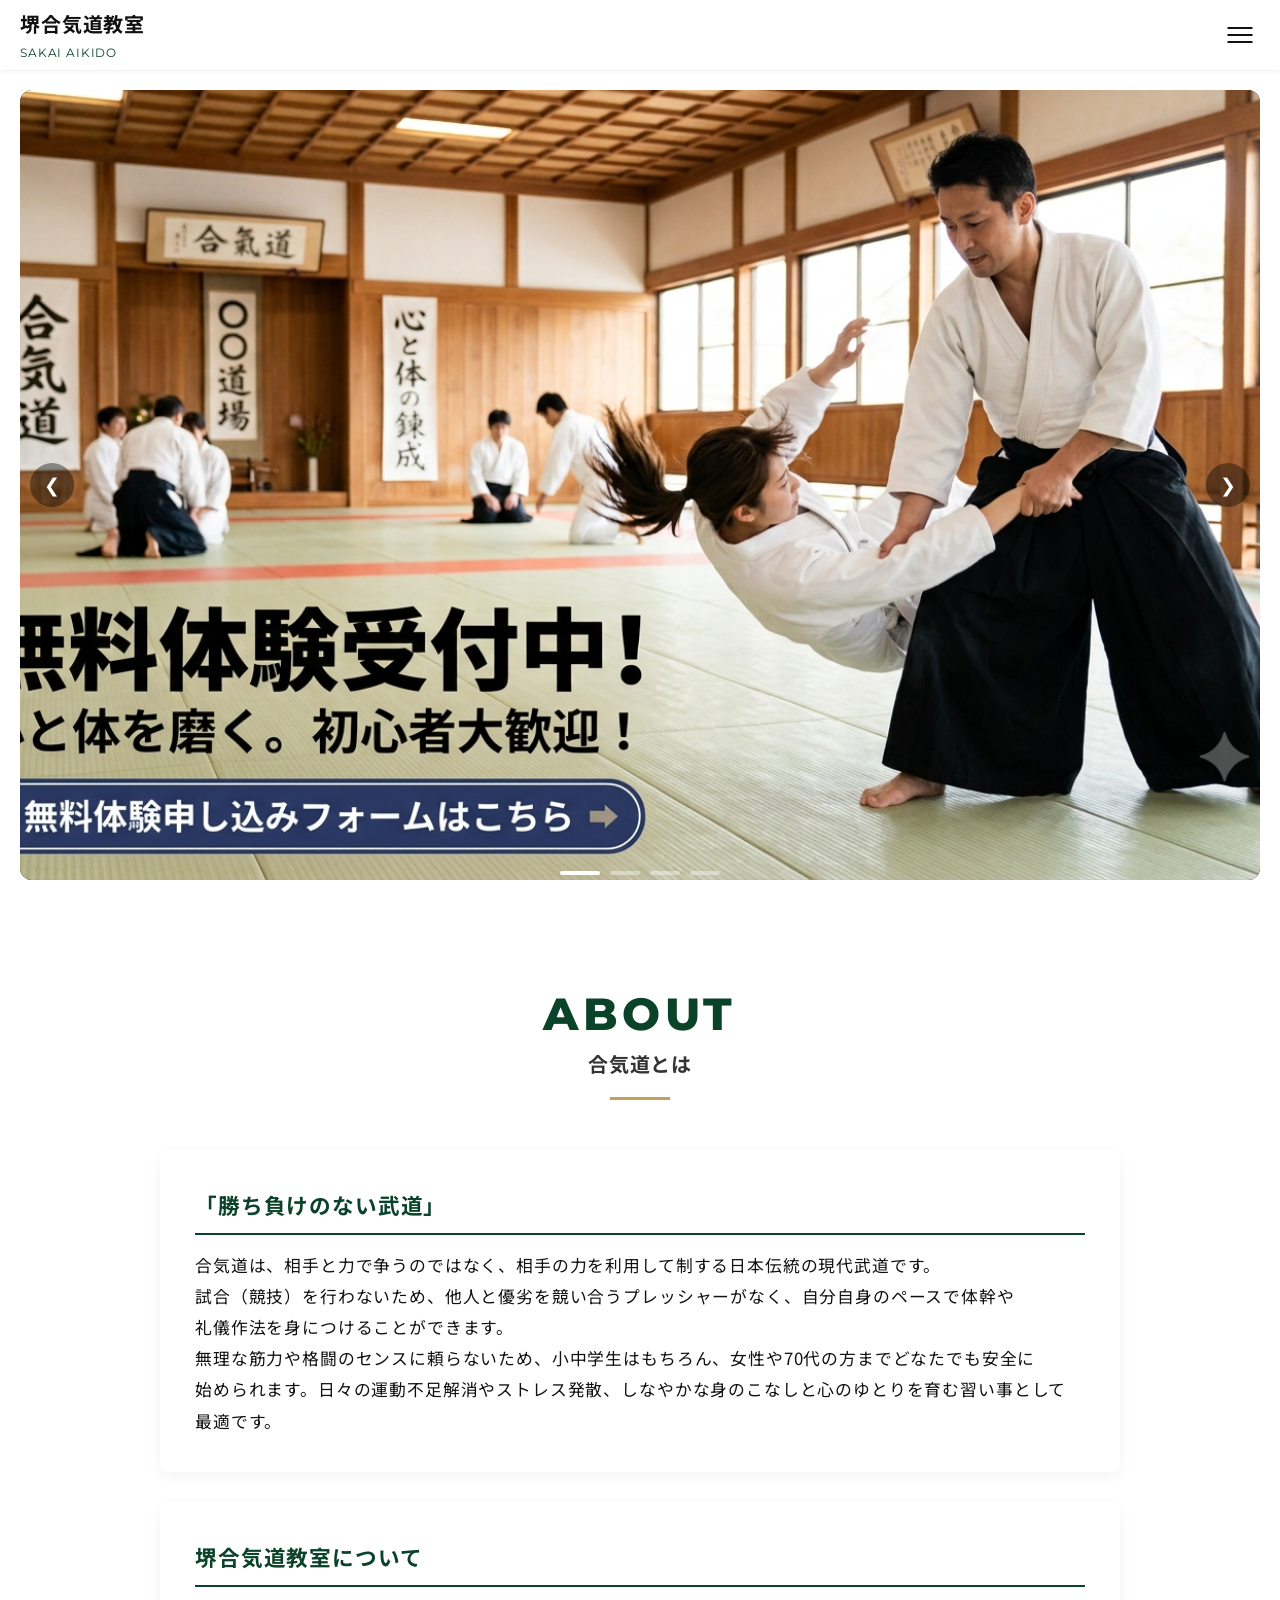
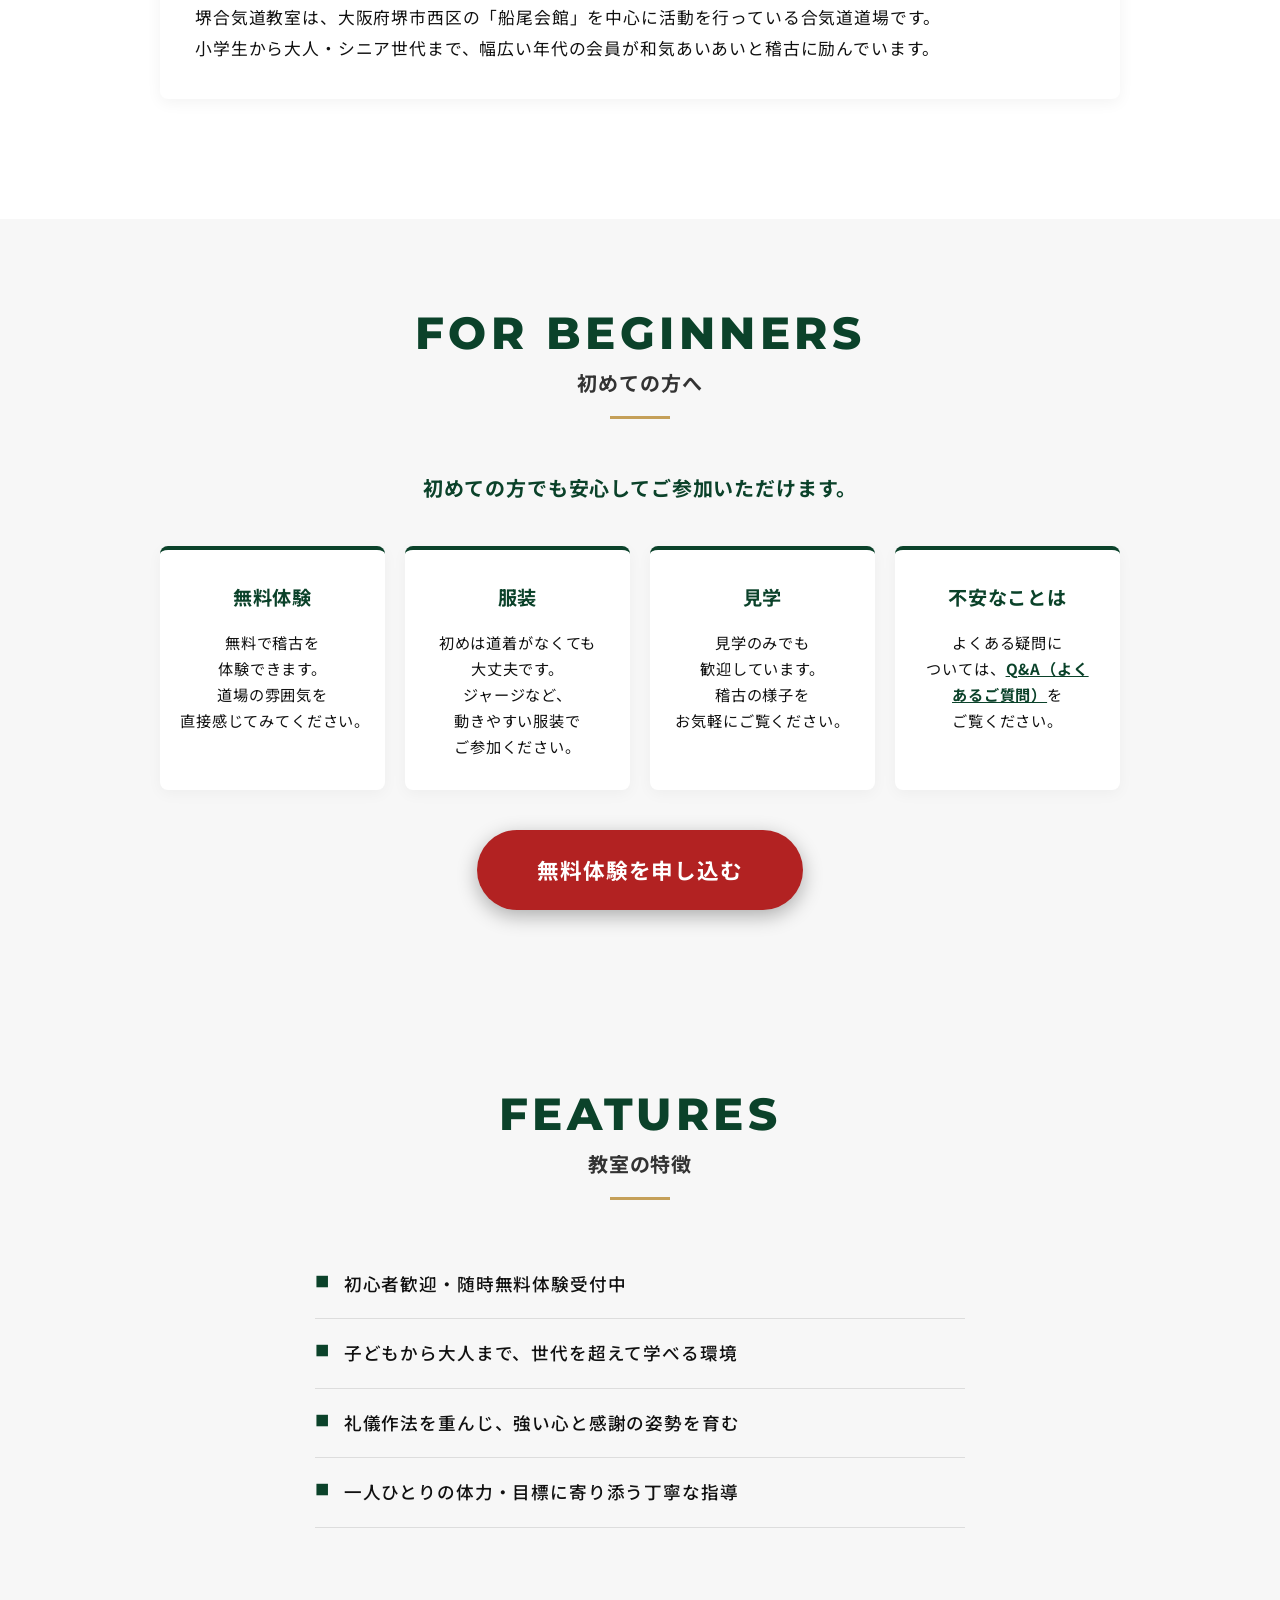
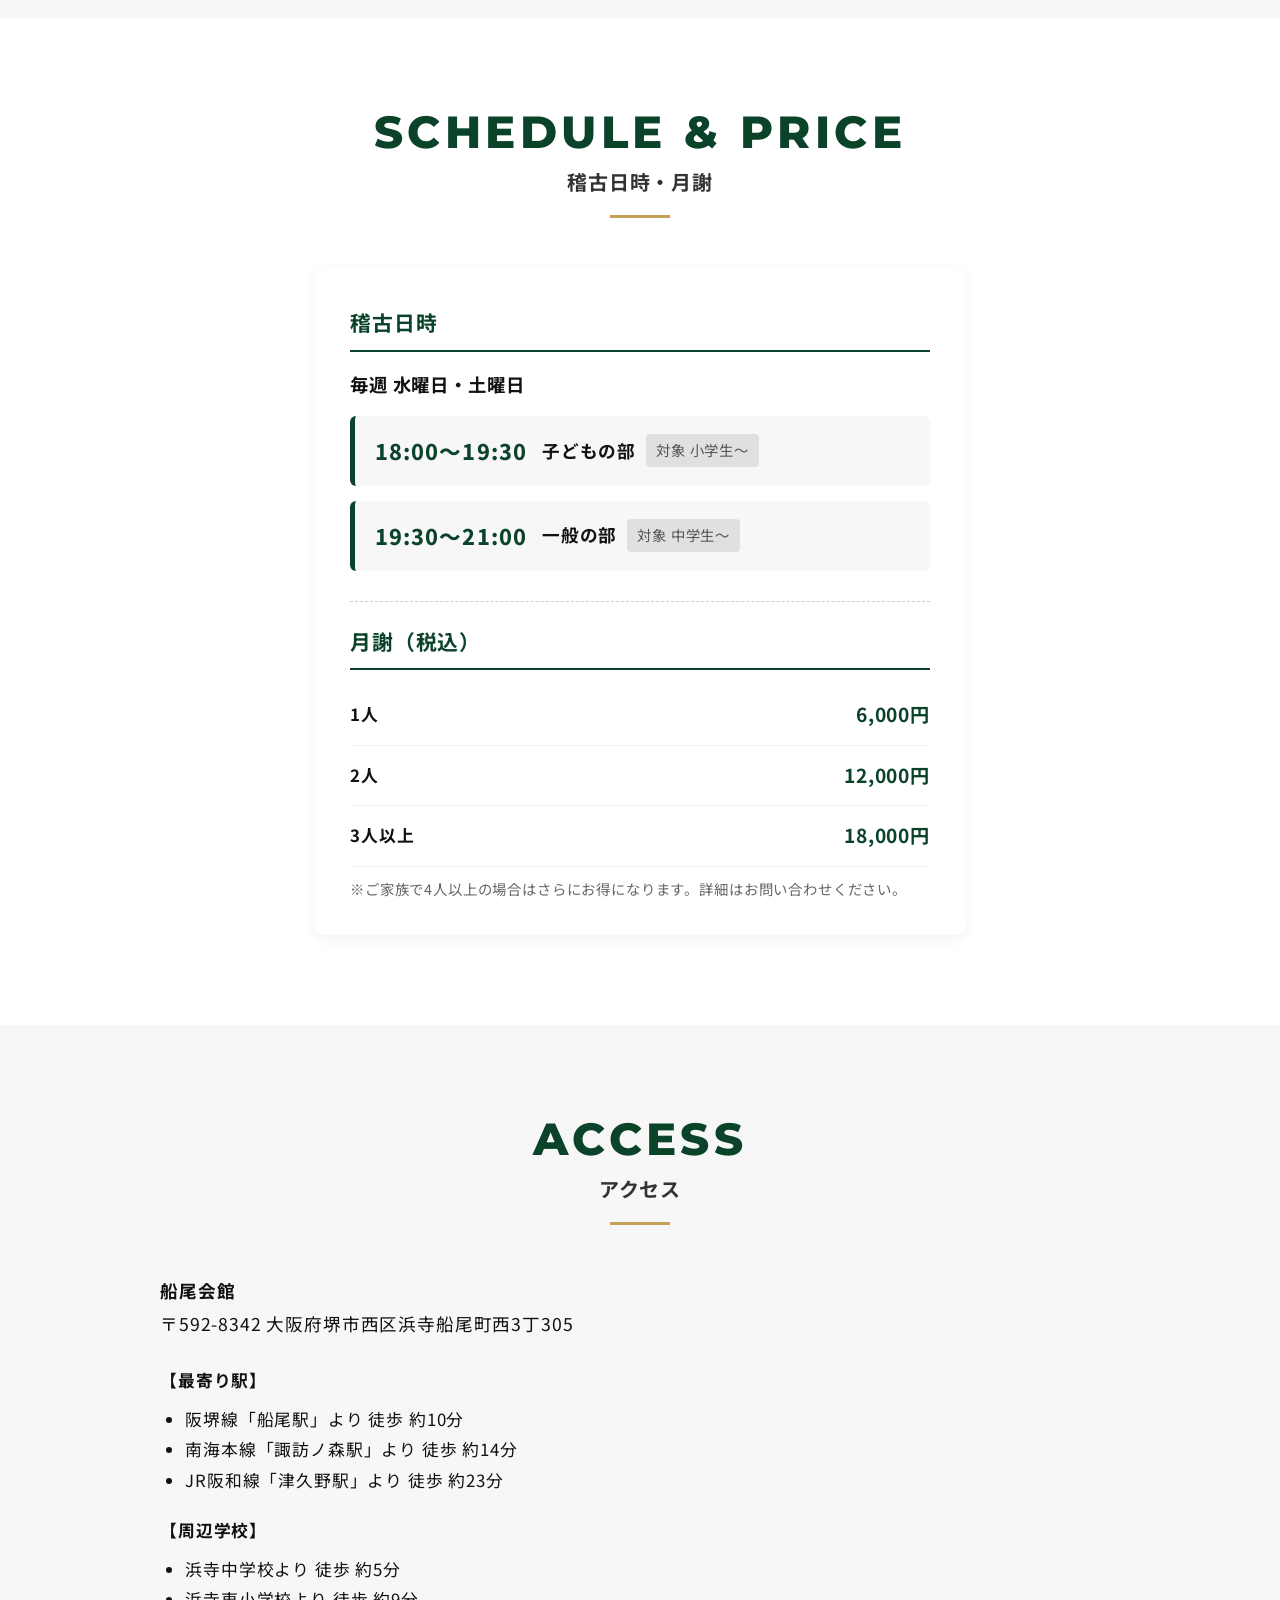
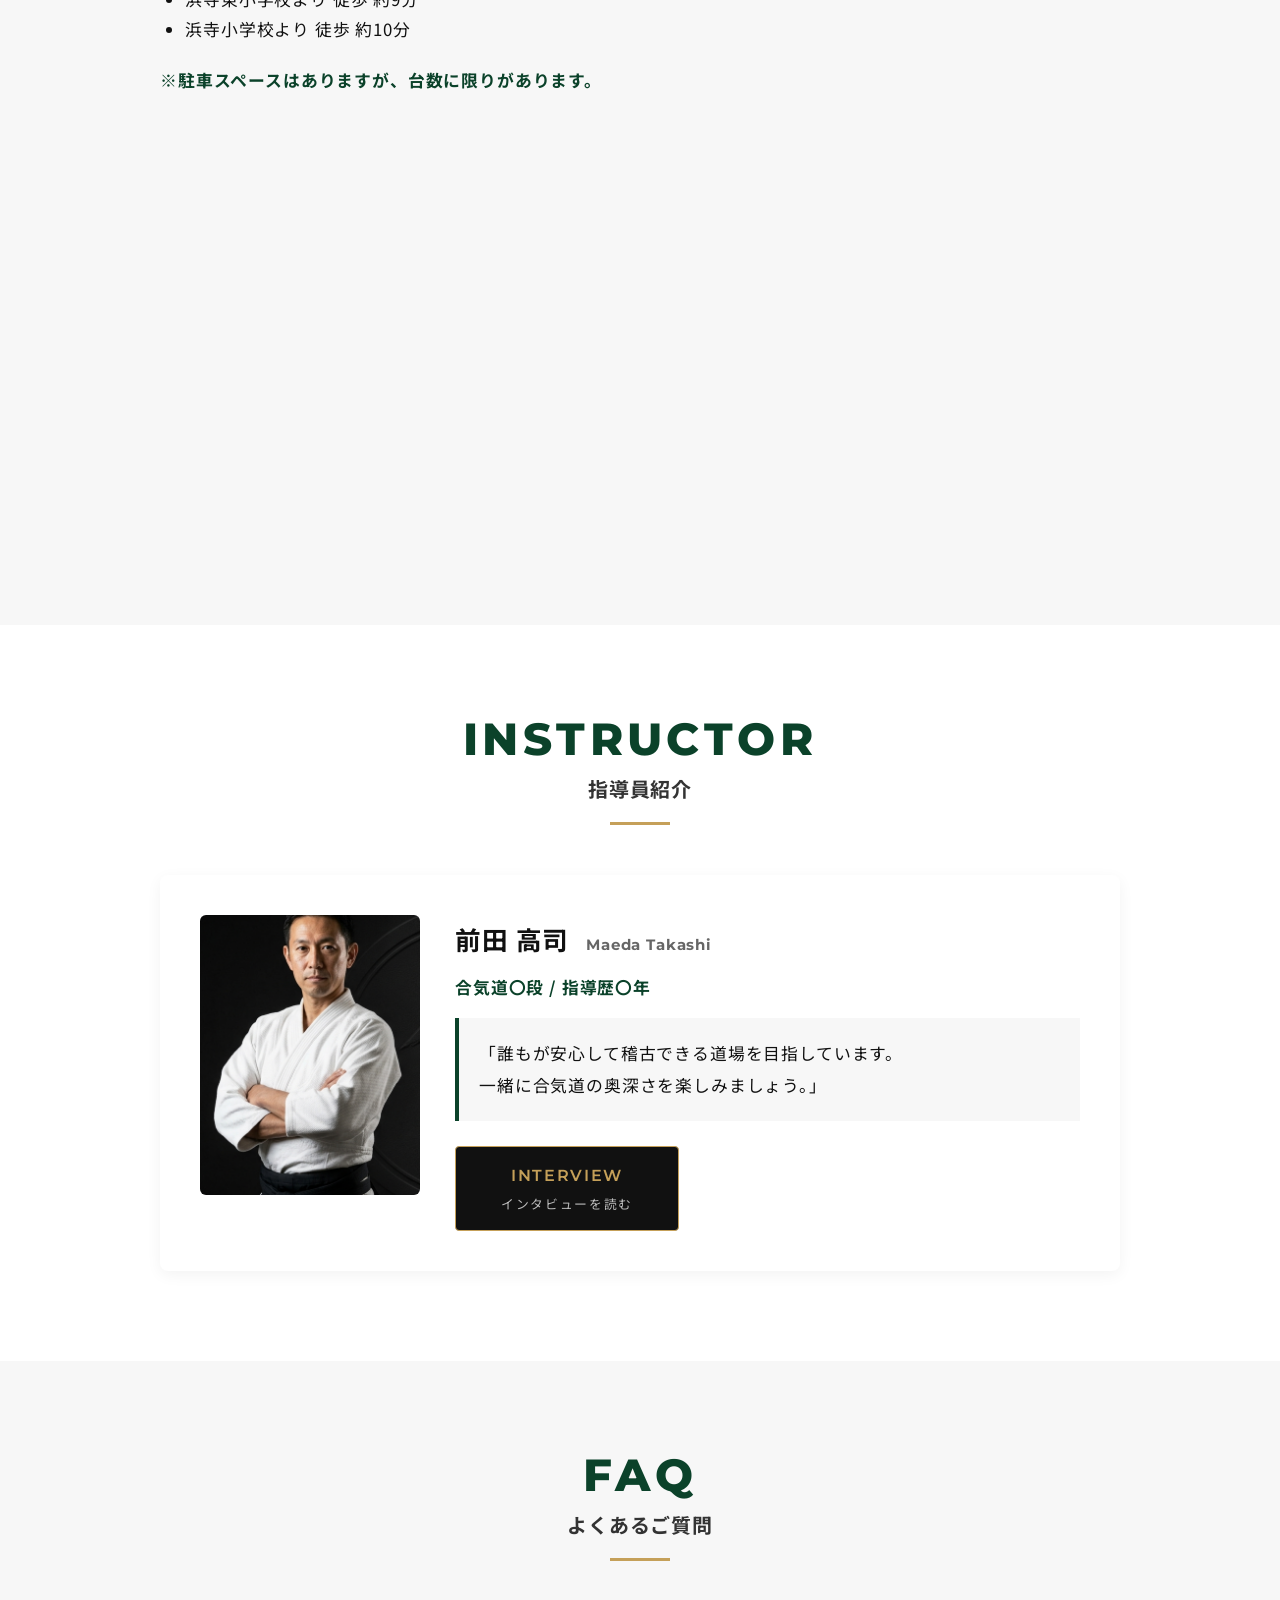
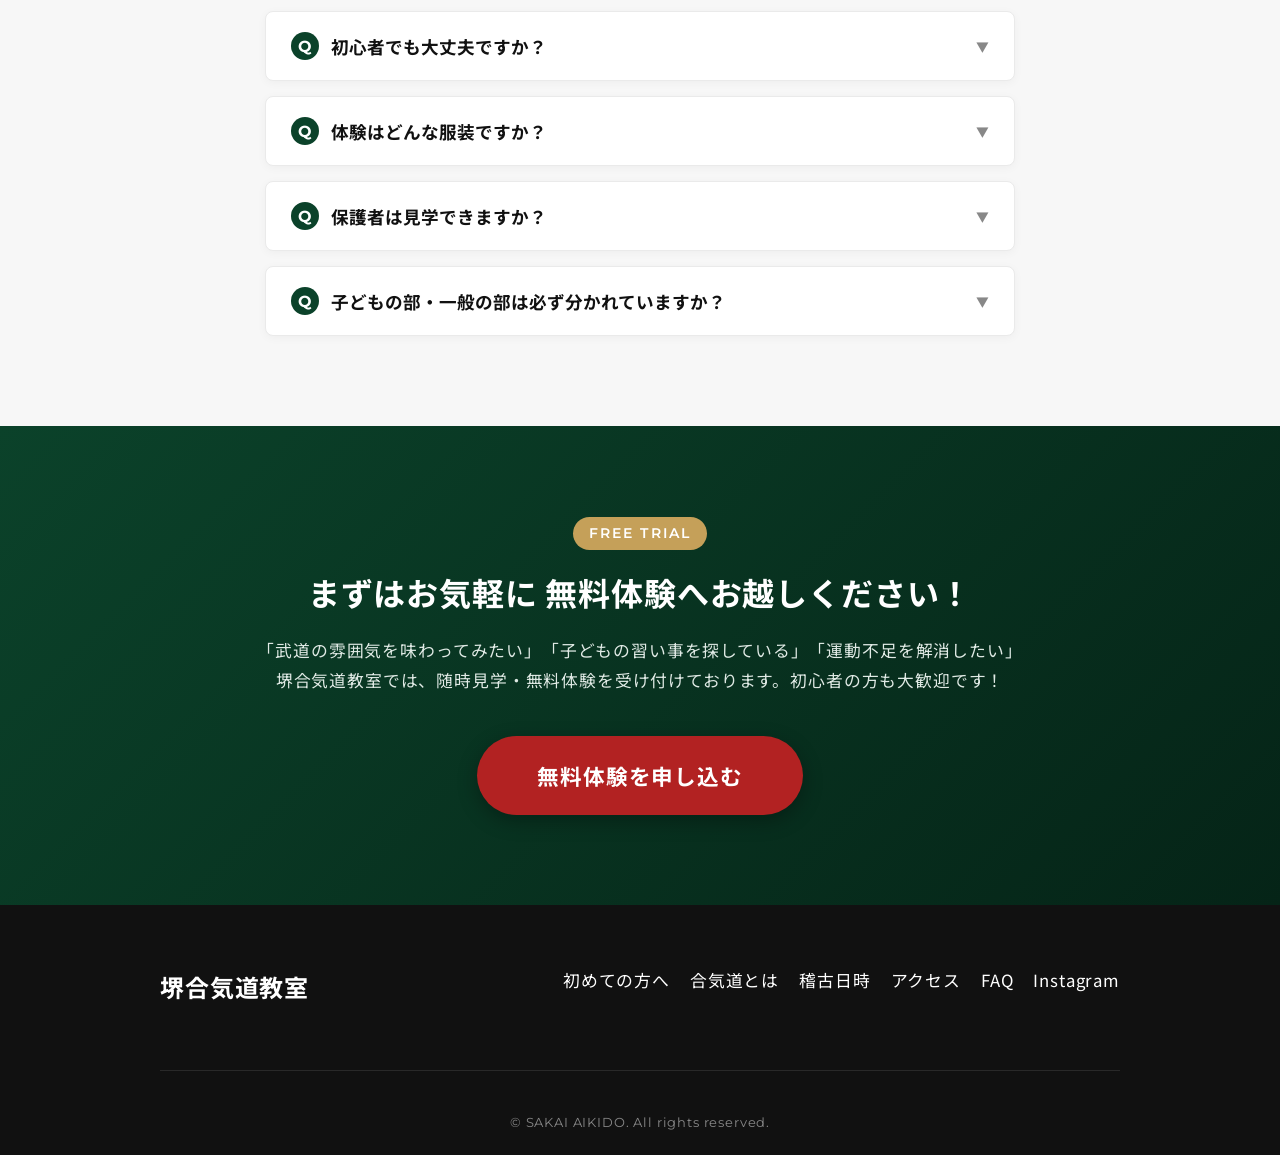
==== commit 9fbd6216: "Add files via upload" ====
--- a/index.html
+++ b/index.html
@@ -24,12 +24,12 @@
         </button>
     </header>
 
-    <!-- スライドメニュー -->
+    <!-- スライドメニュー（「初めての方へ」と「合気道とは」の順番を入れ替え） -->
     <nav class="nav-menu" id="js-nav">
         <ul>
             <li><a href="#"><span>HOME</span>ホーム</a></li>
-            <li><a href="#beginner"><span>BEGINNER</span>初めての方へ</a></li>
-            <li><a href="#about"><span>ABOUT</span>合気道とは</a></li>
+            <li><a href="index.html#about"><span>ABOUT</span>合気道とは（教室紹介）</a></li>
+            <li><a href="index.html#beginner"><span>BEGINNER</span>初めての方へ</a></li>
             <li><a href="#features"><span>FEATURES</span>特徴</a></li>
             <li><a href="#schedule"><span>SCHEDULE</span>稽古日時・月謝</a></li>
             <li><a href="#access"><span>ACCESS</span>アクセス</a></li>
@@ -40,8 +40,9 @@
     </nav>
     <div class="nav-overlay" id="js-overlay"></div>
 
+
     <main>
-        <!-- トップスライダー (シンプルなimgタグに変更・ファイル名・リンク先修正) -->
+        <!-- トップスライダー -->
         <section id="hero" class="hero">
             <div class="slider" id="js-slider">
                 <!-- ① 無料体験受付中 -->
@@ -56,7 +57,7 @@
                 <a href="#beginner" class="slide">
                     <img src="images/hero2.jpg" alt="初めての方へ">
                 </a>
-                <!-- ④ 指導員紹介 (インタビュー記事ではなく、HOME内の指導員紹介へ) -->
+                <!-- ④ 指導員紹介 -->
                 <a href="#instructor" class="slide">
                     <img src="images/hero3.jpg" alt="指導員紹介">
                 </a>
@@ -75,7 +76,27 @@
             </div>
         </section>
 
-        <!-- 初めての方へ -->
+
+        <!-- 1. 教室紹介（合気道とは） -->
+        <section id="about" class="section fade-in-up">
+            <div class="container">
+                <h2 class="section-title">
+                    <span class="en">ABOUT</span>
+                    <span class="ja">合気道とは</span>
+                </h2>
+                <div class="content-box">
+                    <h3>「勝ち負けのない武道」</h3>
+                    <p>合気道は、相手と力で争うのではなく、相手の力を利用して制する日本伝統の現代武道です。<span class="u-inline-block">試合（競技）を行わないため、</span><span class="u-inline-block">他人と優劣を競い合う</span>プレッシャーがなく、<span class="u-inline-block">自分自身のペースで</span>体幹や礼儀作法を身につけることができます。</p>
+                    <p>無理な筋力や格闘のセンスに頼らないため、小中学生はもちろん、女性や70代の方までどなたでも安全に始められます。<span class="u-inline-block">日々の運動不足解消や</span>ストレス発散、<span class="u-inline-block">しなやかな身のこなしと</span>心のゆとりを育む習い事として最適です。</p>
+                </div>
+                <div class="content-box">
+                    <h3>堺合気道教室について</h3>
+                    <p>堺合気道教室は、大阪府堺市西区の「船尾会館」を中心に活動を行っている合気道道場です。<span class="u-inline-block">小学生から大人・シニア世代まで、</span><span class="u-inline-block">幅広い年代の会員が</span>和気あいあいと稽古に励んでいます。</p>
+                </div>
+            </div>
+        </section>
+
+        <!-- 2. 初めての方へ -->
         <section id="beginner" class="section bg-light fade-in-up">
             <div class="container">
                 <h2 class="section-title">
@@ -111,26 +132,8 @@
             </div>
         </section>
 
-        <!-- 教室紹介（合気道とは） -->
-        <section id="about" class="section fade-in-up">
-            <div class="container">
-                <h2 class="section-title">
-                    <span class="en">ABOUT</span>
-                    <span class="ja">合気道とは</span>
-                </h2>
-                <div class="content-box">
-                    <h3>「勝ち負けのない武道」</h3>
-                    <p>合気道は、相手と力で争うのではなく、相手の力を利用して制する日本伝統の現代武道です。<span class="u-inline-block">試合（競技）を行わないため、</span><span class="u-inline-block">他人と優劣を競い合う</span>プレッシャーがなく、<span class="u-inline-block">自分自身のペースで</span>体幹や礼儀作法を身につけることができます。</p>
-                    <p>無理な筋力や格闘のセンスに頼らないため、小中学生はもちろん、女性や70代の方までどなたでも安全に始められます。<span class="u-inline-block">日々の運動不足解消や</span>ストレス発散、<span class="u-inline-block">しなやかな身のこなしと</span>心のゆとりを育む習い事として最適です。</p>
-                </div>
-                <div class="content-box">
-                    <h3>堺合気道教室について</h3>
-                    <p>堺合気道教室は、大阪府堺市西区の「船尾会館」を中心に活動を行っている合気道道場です。<span class="u-inline-block">小学生から大人・シニア世代まで、</span><span class="u-inline-block">幅広い年代の会員が</span>和気あいあいと稽古に励んでいます。</p>
-                </div>
-            </div>
-        </section>
-
-        <!-- 特徴 -->
+
+        <!-- 3. 特徴 -->
         <section id="features" class="section bg-light fade-in-up">
             <div class="container">
                 <h2 class="section-title">
@@ -146,7 +149,7 @@
             </div>
         </section>
 
-        <!-- 稽古日時・月謝 -->
+        <!-- 4. 稽古日時・月謝 -->
         <section id="schedule" class="section fade-in-up">
             <div class="container">
                 <h2 class="section-title">
@@ -196,7 +199,7 @@
             </div>
         </section>
 
-        <!-- アクセス -->
+        <!-- 5. アクセス -->
         <section id="access" class="section bg-light fade-in-up">
             <div class="container">
                 <h2 class="section-title">
@@ -232,7 +235,7 @@
             </div>
         </section>
 
-        <!-- 指導員紹介 -->
+        <!-- 6. 指導員紹介 -->
         <section id="instructor" class="section fade-in-up">
             <div class="container">
                 <h2 class="section-title">
@@ -256,7 +259,7 @@
             </div>
         </section>
 
-        <!-- FAQ -->
+        <!-- 7. FAQ -->
         <section id="faq" class="section bg-light fade-in-up">
             <div class="container">
                 <h2 class="section-title">
@@ -320,7 +323,7 @@
             </div>
         </section>
 
-        <!-- CTA（最下部） -->
+        <!-- 8. CTA（最下部） -->
         <section id="contact" class="section contact-section fade-in-up">
             <div class="container">
                 <div class="contact-box text-center">
@@ -348,6 +351,7 @@
             <div class="footer-inner">
                 <div class="footer-logo">堺合気道教室</div>
                 <ul class="footer-links">
+                    <li><a href="#beginner">初めての方へ</a></li>
                     <li><a href="#about">合気道とは</a></li>
                     <li><a href="#schedule">稽古日時</a></li>
                     <li><a href="#access">アクセス</a></li>
--- a/style.css
+++ b/style.css
@@ -1,7 +1,7 @@
 @charset "UTF-8";
 
 /* =========================================
-   変数定義・リセット
+   1. 変数定義・リセット
 ========================================= */
 :root {
     --color-main: #0B422A; /* 深緑 */
@@ -44,7 +44,7 @@
 .text-link { color: var(--color-main); text-decoration: underline; font-weight: bold; }
 
 /* =========================================
-   タイポグラフィ・見出し
+   2. タイポグラフィ・見出し
 ========================================= */
 .section { padding: 90px 0; }
 .section-title { text-align: center; margin-bottom: 50px; position: relative; }
@@ -53,7 +53,7 @@
 .section-title .ja { display: block; font-size: 1.25rem; font-weight: 700; margin-top: 6px; color: #333; }
 
 /* =========================================
-   ヘッダー & ナビ
+   3. ヘッダー & ナビ
 ========================================= */
 .header { position: fixed; top: 0; left: 0; width: 100%; height: var(--header-height); background-color: rgba(255, 255, 255, 0.98); display: flex; justify-content: space-between; align-items: center; padding: 0 20px; z-index: 100; box-shadow: 0 1px 4px rgba(0,0,0,0.08); }
 .header-logo a { display: flex; flex-direction: column; }
@@ -75,25 +75,82 @@
 .nav-overlay.is-active { opacity: 1; visibility: visible; }
 
 /* =========================================
-   トップスライダー (ズームなし)
-========================================= */
-.hero { margin-top: var(--header-height); position: relative; width: 100%; height: calc(100vh - var(--header-height)); min-height: 500px; padding: 20px; background-color: var(--color-bg); }
-.slider { width: 100%; height: 100%; position: relative; border-radius: 12px; overflow: hidden; background-color: #000; }
-.slide { position: absolute; top: 0; left: 0; width: 100%; height: 100%; opacity: 0; visibility: hidden; transition: opacity 1.2s ease, visibility 1.2s ease; }
-.slide.active { opacity: 1; visibility: visible; z-index: 2; }
-
-/* PC画面縮小でも画像が崩れない設定 */
-.slide img { width: 100%; height: 100%; object-fit: cover; object-position: center; }
-
+   4. トップスライダー（バグ修正統合版）
+========================================= */
+.hero { 
+    margin-top: var(--header-height); 
+    position: relative; 
+    width: 100%; 
+    height: calc(100vh - var(--header-height)); 
+    min-height: 450px; 
+    padding: 20px; 
+    background-color: var(--color-bg); 
+}
+
+.slider { 
+    width: 100%; 
+    height: 100%; 
+    position: relative; 
+    border-radius: 12px; 
+    overflow: hidden; 
+    background-color: #000; 
+}
+
+/* --- パターンA: 横スライド型 (JSで .slider-track が使用される場合) --- */
+.slider-track {
+    display: flex;
+    width: 100%;
+    height: 100%;
+    transition: transform 0.5s ease-in-out;
+}
+
+.slider-track .slide {
+    flex: 0 0 100%;
+    width: 100%;
+    height: 100%;
+    position: relative;
+    opacity: 1;
+    visibility: visible;
+}
+
+/* --- パターンB: フェード切替型 (JSで .slide.active が切り替わる場合) --- */
+.slider:not(:has(.slider-track)) .slide,
+.slide:not(.slider-track .slide) {
+    position: absolute;
+    top: 0;
+    left: 0;
+    width: 100%;
+    height: 100%;
+    opacity: 0;
+    visibility: hidden;
+    transition: opacity 1.2s ease, visibility 1.2s ease;
+}
+
+.slider:not(:has(.slider-track)) .slide.active,
+.slide:not(.slider-track .slide).active {
+    opacity: 1;
+    visibility: visible;
+    z-index: 2;
+}
+
+/* スライド画像共通設定 */
+.slide img { 
+    width: 100%; 
+    height: 100%; 
+    object-fit: cover; 
+    object-position: center; 
+}
+
+/* コントローラー & インジケーター */
 .slider-controls { position: absolute; top: 50%; left: 0; width: 100%; display: flex; justify-content: space-between; transform: translateY(-50%); padding: 0 30px; pointer-events: none; z-index: 10; }
 .slider-btn { pointer-events: auto; background-color: rgba(0,0,0,0.4); color: #fff; border: none; width: 44px; height: 44px; border-radius: 50%; font-size: 1.2rem; cursor: pointer; transition: 0.3s; }
 .slider-btn:hover { background-color: var(--color-main); }
-.slider-indicators { position: absolute; bottom: 35px; left: 50%; transform: translateX(-50%); display: flex; gap: 10px; z-index: 10; }
-.indicator { width: 30px; height: 4px; background-color: rgba(255,255,255,0.4); cursor: pointer; transition: 0.3s; }
-.indicator.active { background-color: #fff; }
-
-/* =========================================
-   初めての方へ
+.slider-indicators { position: absolute; bottom: 25px; left: 50%; transform: translateX(-50%); display: flex; gap: 10px; z-index: 10; }
+.indicator { width: 30px; height: 4px; background-color: rgba(255,255,255,0.4); cursor: pointer; transition: 0.3s; border-radius: 2px; }
+.indicator.active { background-color: #fff; width: 40px; }
+
+/* =========================================
+   5. 初めての方へ
 ========================================= */
 .beginner-intro { font-size: 1.25rem; font-weight: bold; margin-bottom: 40px; color: var(--color-main); }
 .beginner-grid { display: grid; grid-template-columns: repeat(auto-fit, minmax(220px, 1fr)); gap: 20px; }
@@ -102,7 +159,7 @@
 .beginner-card p { font-size: 0.95rem; line-height: 1.7; }
 
 /* =========================================
-   ABOUT & FEATURES
+   6. ABOUT & FEATURES
 ========================================= */
 .content-box { background: #fff; padding: 35px; border-radius: 8px; box-shadow: 0 4px 15px rgba(0,0,0,0.05); margin-bottom: 30px; }
 .content-box h3 { font-size: 1.35rem; color: var(--color-main); border-bottom: 2px solid var(--color-main); padding-bottom: 8px; margin-bottom: 15px; }
@@ -111,13 +168,12 @@
 .feature-list li::before { content: "■"; color: var(--color-main); position: absolute; left: 0; font-size: 0.9rem; }
 
 /* =========================================
-   SCHEDULE (稽古日時・月謝)
+   7. SCHEDULE (稽古日時・月謝)
 ========================================= */
 .schedule-info.left-align { max-width: 650px; margin: 0 auto; background: #fff; padding: 35px; border-radius: 8px; box-shadow: 0 4px 15px rgba(0,0,0,0.05); }
 .schedule-info h3 { font-size: 1.3rem; color: var(--color-main); border-bottom: 2px solid var(--color-main); padding-bottom: 8px; margin-bottom: 15px; }
 .schedule-days { font-size: 1.15rem; margin-bottom: 15px; }
 
-/* 稽古日時の見やすさ改善 */
 .time-list li {
     display: flex;
     flex-wrap: wrap;
@@ -147,7 +203,7 @@
 .price-note { font-size: 0.9rem; color: #666; margin-top: 10px; line-height: 1.6; }
 
 /* =========================================
-   ACCESS & INSTRUCTOR
+   8. ACCESS & INSTRUCTOR
 ========================================= */
 .access-address { margin-bottom: 25px; font-size: 1.1rem; }
 .access-list-block { margin-bottom: 20px; }
@@ -169,7 +225,7 @@
 .btn-interview:hover .en, .btn-interview:hover .ja { color: #fff; }
 
 /* =========================================
-   FAQ
+   9. FAQ
 ========================================= */
 .faq-list { max-width: 750px; margin: 0 auto; display: flex; flex-direction: column; gap: 15px; }
 .faq-item { background: #fff; border-radius: 8px; box-shadow: 0 2px 10px rgba(0,0,0,0.04); border: 1px solid #EAEAEA; overflow: hidden; }
@@ -184,7 +240,7 @@
 .a-icon { background: var(--color-gold); color: #fff; font-family: var(--font-en); font-weight: bold; font-size: 1rem; width: 28px; height: 28px; display: inline-flex; align-items: center; justify-content: center; border-radius: 50%; flex-shrink: 0; margin-top: 2px; }
 
 /* =========================================
-   CONTACT (CTA)
+   10. CONTACT (CTA)
 ========================================= */
 .contact-section { background: linear-gradient(135deg, #0B422A 0%, #052417 100%); color: #fff; padding: 90px 0; }
 .contact-box { max-width: 800px; margin: 0 auto; }
@@ -197,18 +253,17 @@
 .btn-cta .main-text { font-size: 1.35rem; font-weight: bold; }
 
 /* =========================================
-   インタビューページ修正 (ボタンスタイル復元)
+   11. インタビューページ用
 ========================================= */
 .article-page { padding-top: calc(var(--header-height) + 60px); padding-bottom: 90px; padding-left: 20px; padding-right: 20px; background-color: #FAFAFA; }
 .interview-container { max-width: 800px; margin: 0 auto; background: #FFFFFF; padding: 60px 50px; border-radius: 8px; box-shadow: 0 2px 20px rgba(0, 0, 0, 0.04); }
 
-/* インタビューページ用のボタンラッパーと戻るボタン */
 .interview-actions { display: flex; flex-direction: column; align-items: center; gap: 20px; margin-top: 50px; border-top: 1px solid #eee; padding-top: 40px; }
 .btn-back { display: inline-block; padding: 12px 35px; background-color: transparent; color: var(--color-sub); border: 2px solid #ddd; border-radius: 50px; font-weight: bold; transition: 0.3s; }
 .btn-back:hover { background-color: var(--color-light); border-color: var(--color-main); color: var(--color-main); }
 
 /* =========================================
-   フッター
+   12. フッター
 ========================================= */
 .footer { background-color: var(--color-sub); color: #fff; padding: 60px 0 20px; }
 .footer-inner { display: flex; justify-content: space-between; flex-wrap: wrap; margin-bottom: 40px; border-bottom: 1px solid rgba(255,255,255,0.1); padding-bottom: 40px; }
@@ -217,28 +272,29 @@
 .copyright { text-align: center; font-size: 0.8rem; color: #888; font-family: var(--font-en); }
 
 /* =========================================
-   アニメーション
-========================================= */
-.fade-in-up { opacity: 0; transform: translateY(15px); transition: 0.4s ease-out; }
+   13. アニメーション
+========================================= */
+.fade-in-up { opacity: 0; transform: translateY(30px); transition: 1.0s ease-out; }
 .fade-in-up.is-visible { opacity: 1; transform: translateY(0); }
 
 /* =========================================
-   レスポンシブ (スマホ向け調整)
+   14. レスポンシブ (スマホ・タブレット対応)
 ========================================= */
 @media screen and (max-width: 1024px) {
-    .hero { height: auto; min-height: initial; padding: 15px; }
-    .slider { aspect-ratio: 16 / 9; height: auto; }
-}
+    .hero { height: auto; aspect-ratio: 16 / 9; padding: 15px; }
+}
+
 @media screen and (max-width: 768px) {
     body { font-size: 1rem; }
     .section { padding: 60px 0; }
     .section-title { margin-bottom: 40px; }
     .section-title .en { font-size: 2rem; }
     .section-title .ja { font-size: 1rem; }
-    .hero { padding: 10px; }
-    .slider { aspect-ratio: 1 / 1; height: auto; }
+    
+    .hero { padding: 10px; aspect-ratio: 4 / 3; }
     .slider-controls { padding: 0 10px; }
     .slider-btn { width: 36px; height: 36px; font-size: 1rem; }
+    
     .beginner-grid { grid-template-columns: 1fr; }
     .content-box, .schedule-info.left-align { padding: 25px 20px; }
     
@@ -248,13 +304,17 @@
     .contact-title { font-size: 1.35rem; }
     .btn-cta { padding: 18px 25px; width: 100%; }
     .btn-cta .main-text { font-size: 1.15rem; }
+    
     .instructor-card { justify-content: center; padding: 25px 20px; }
     .instructor-img { width: 100%; max-width: 240px; height: auto; aspect-ratio: 4 / 5; }
     .instructor-profile { text-align: center; }
+    
     .faq-q { padding: 16px 18px; font-size: 1rem; }
     .faq-a-inner { padding: 0 18px 18px 18px; }
+    
     .article-page { padding-top: calc(var(--header-height) + 30px); }
     .interview-container { padding: 30px 20px; }
+    
     .footer-inner { flex-direction: column; align-items: center; text-align: center; }
     .footer-links { justify-content: center; }
 }
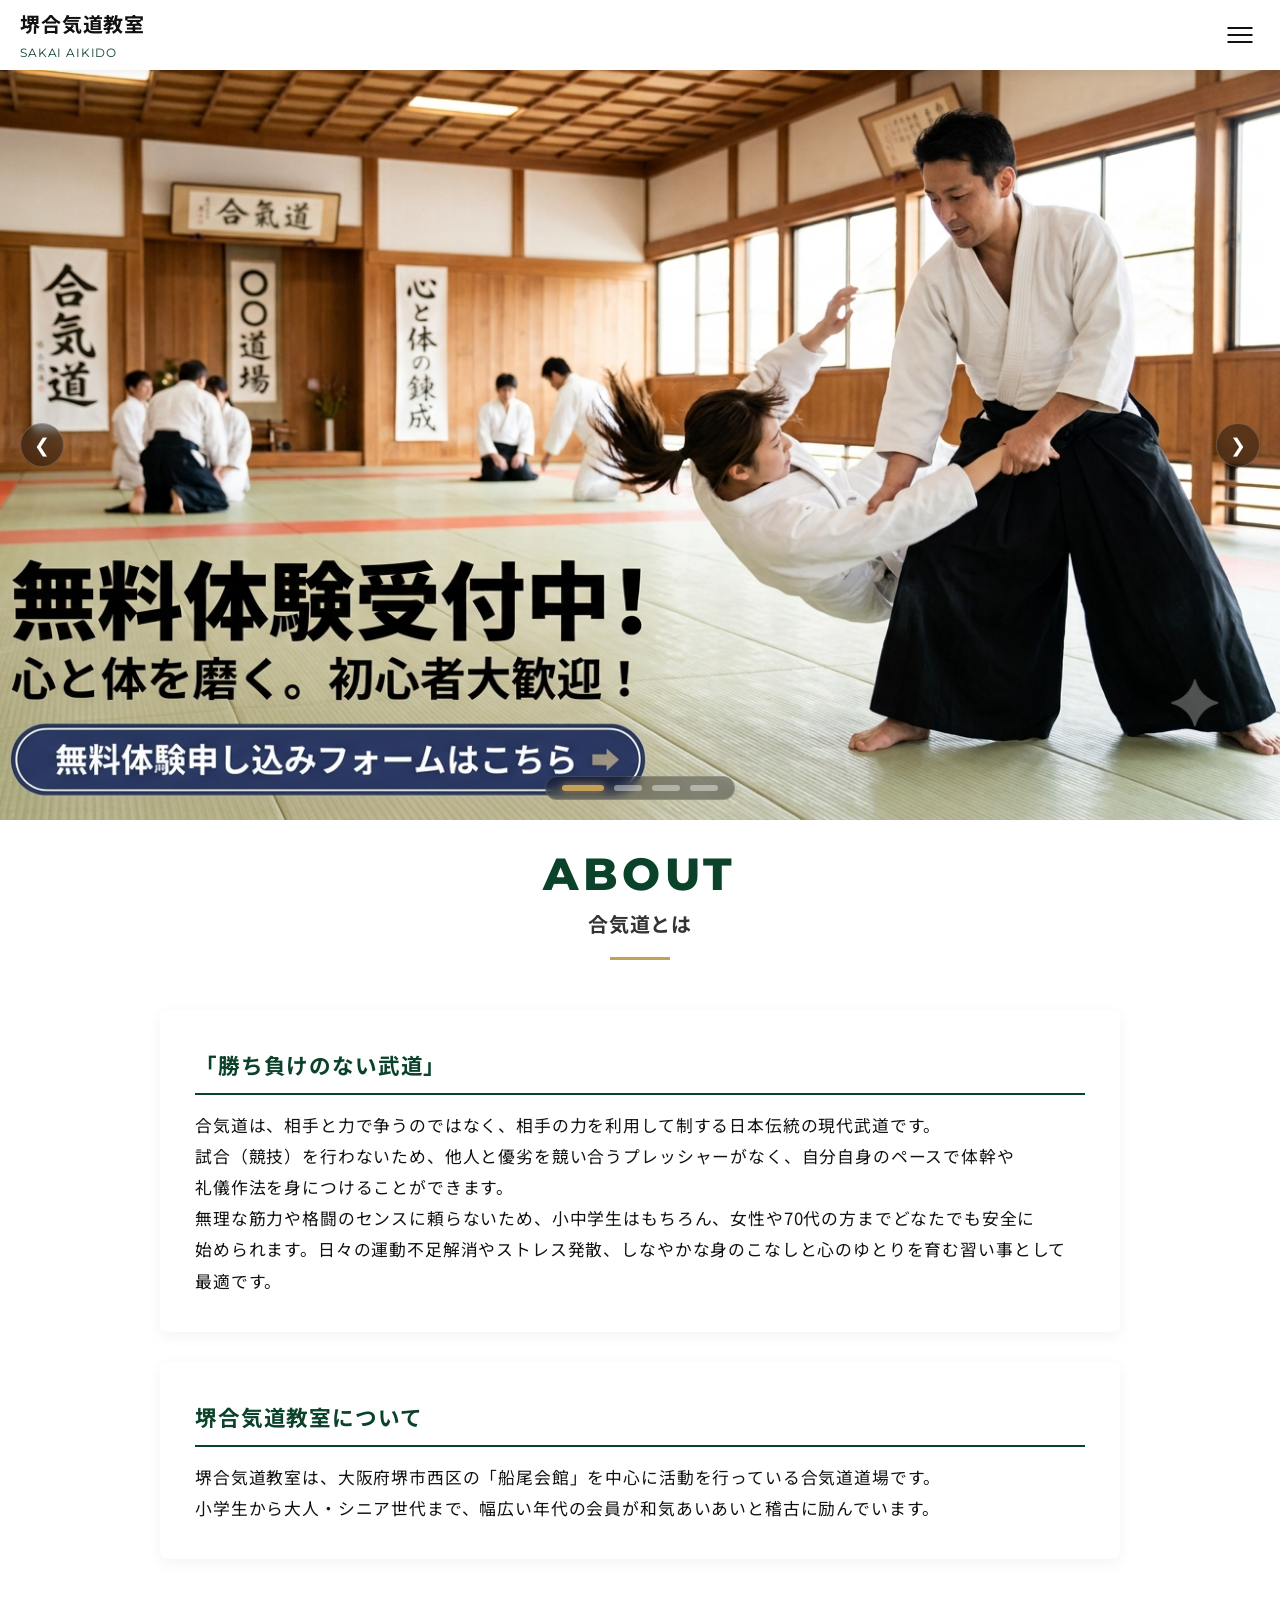
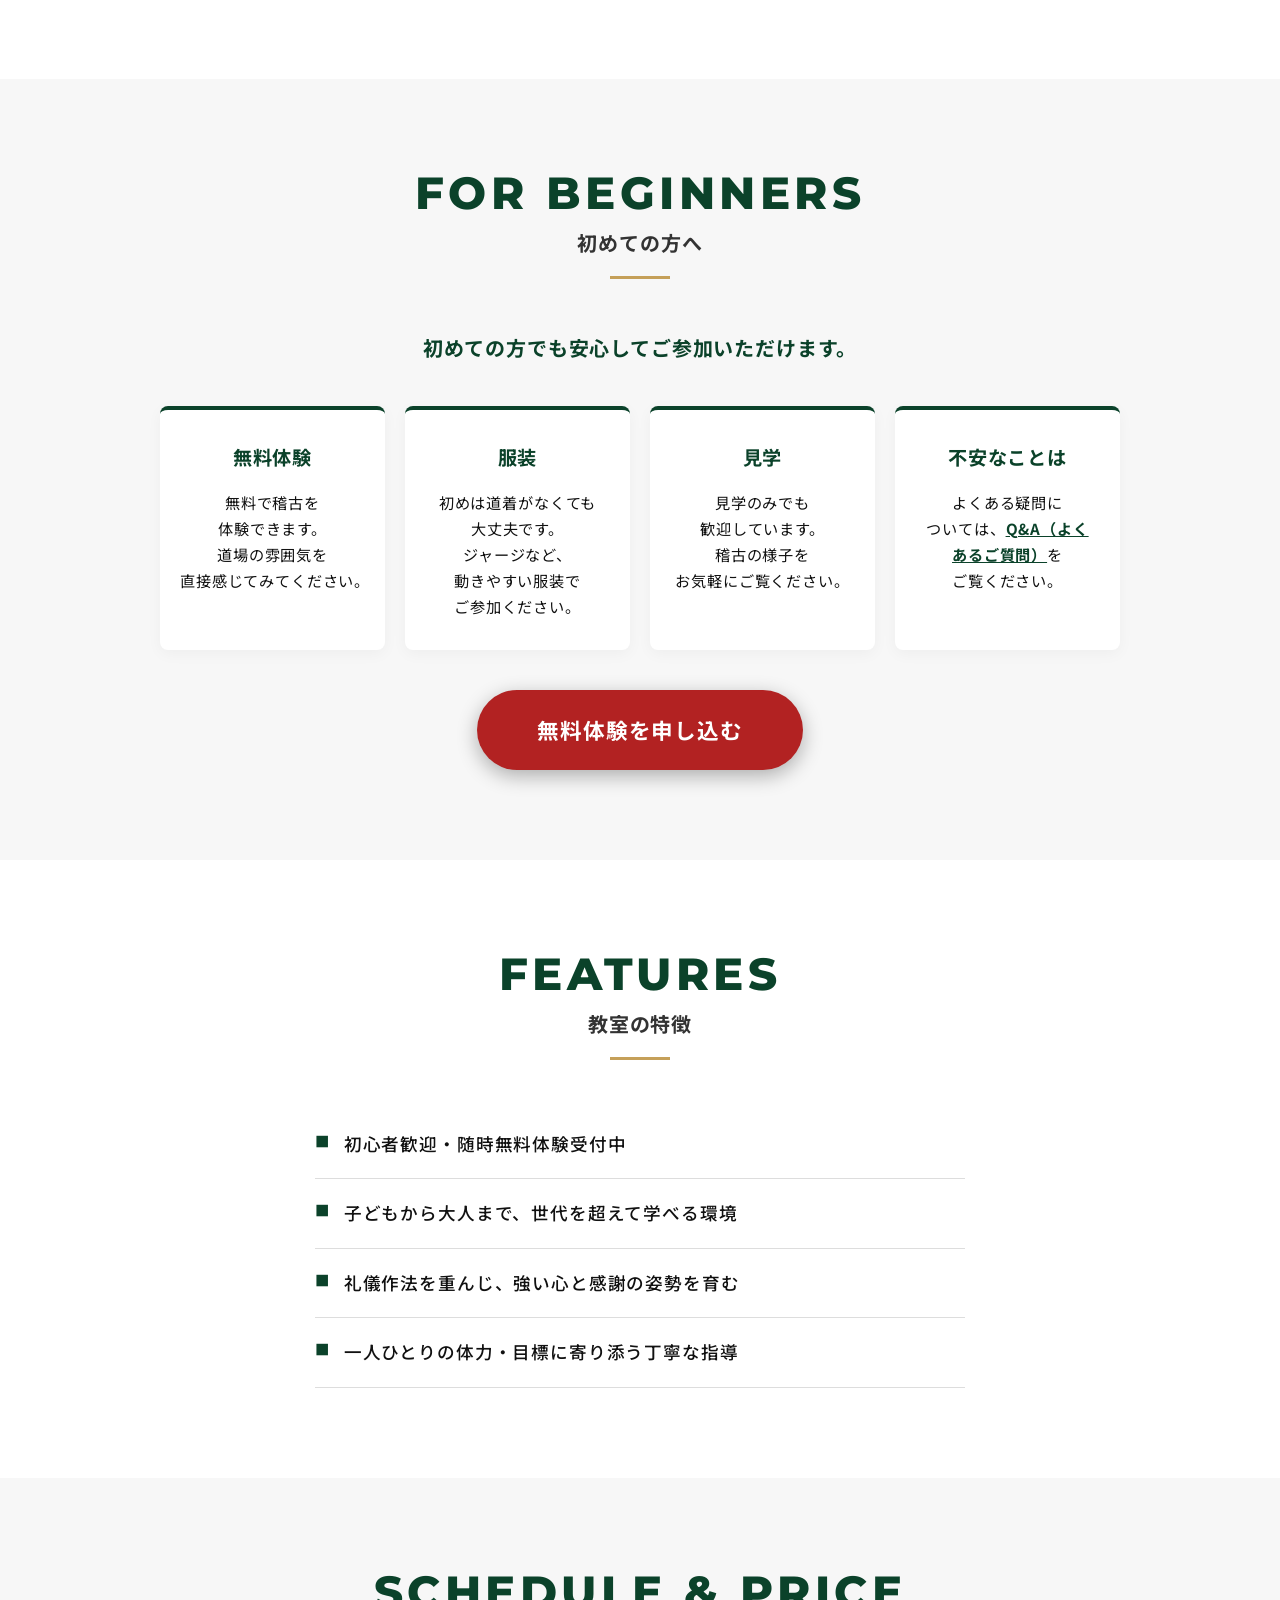
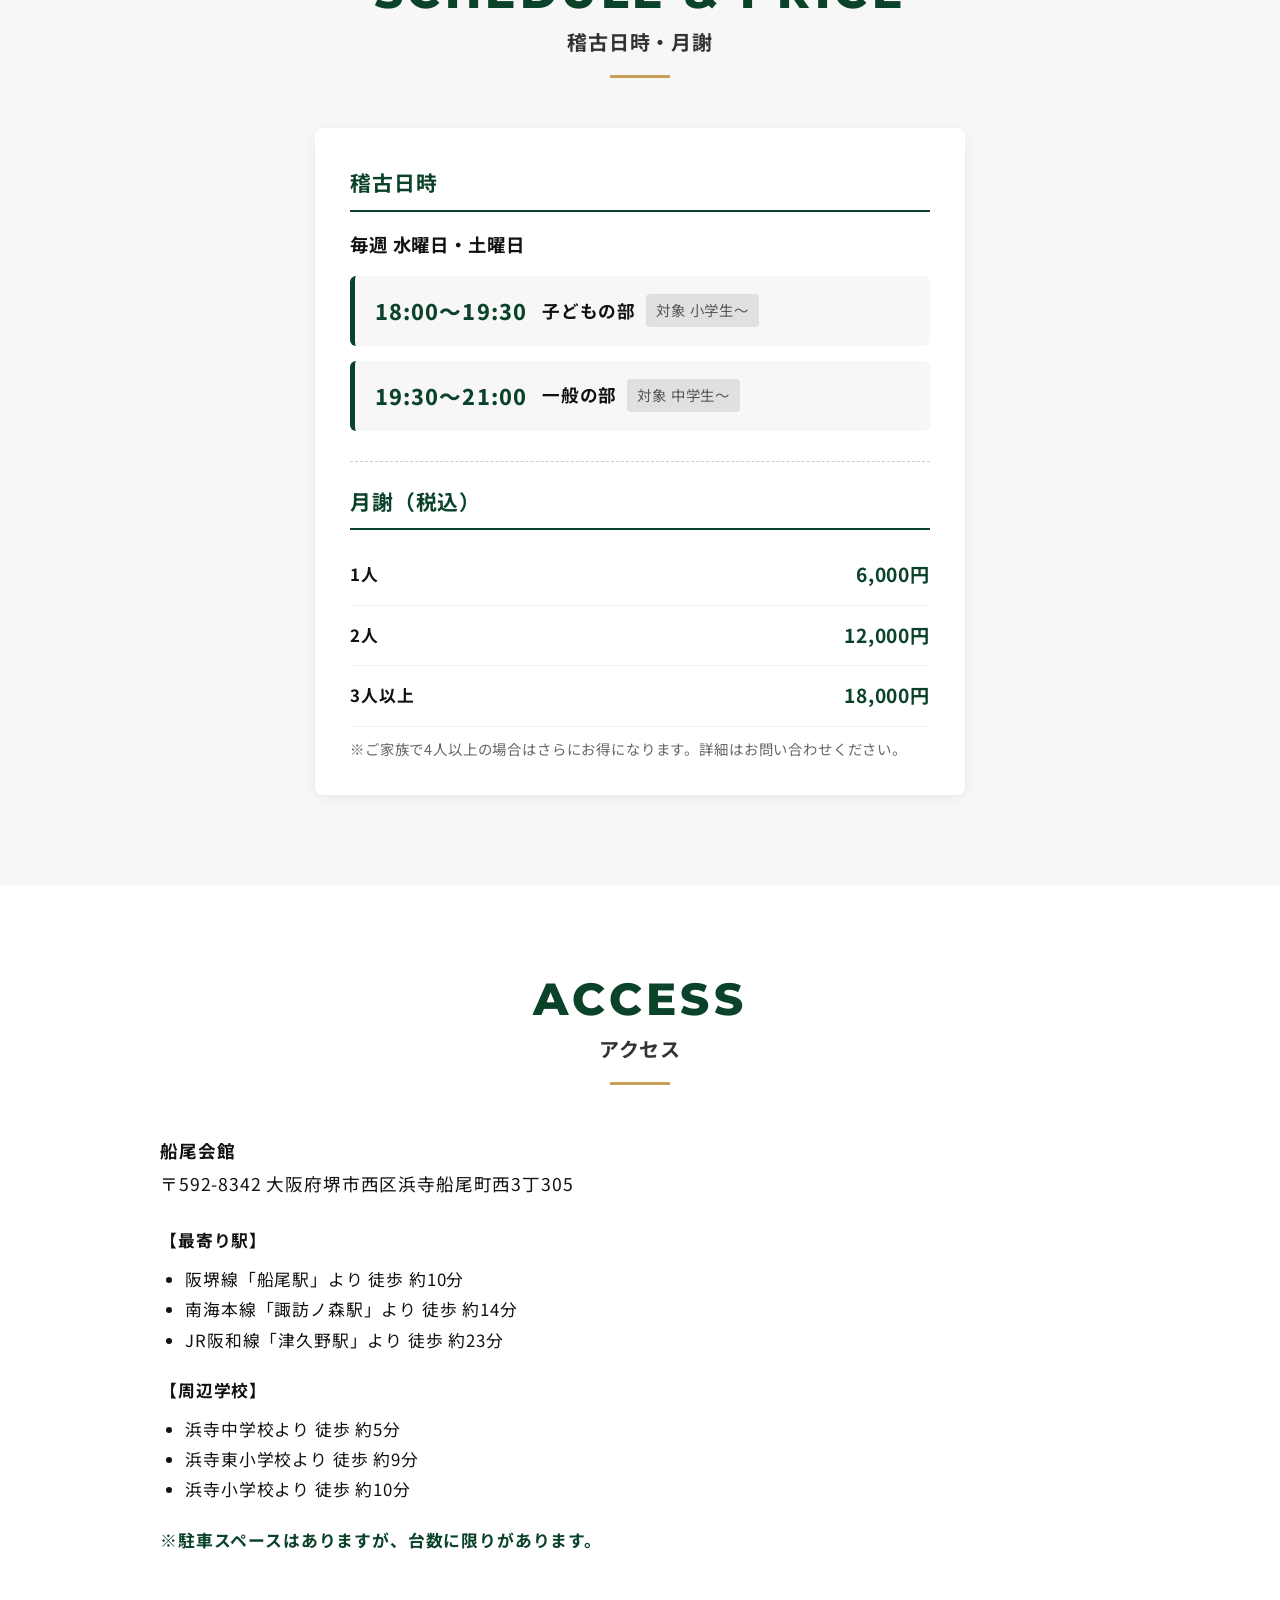
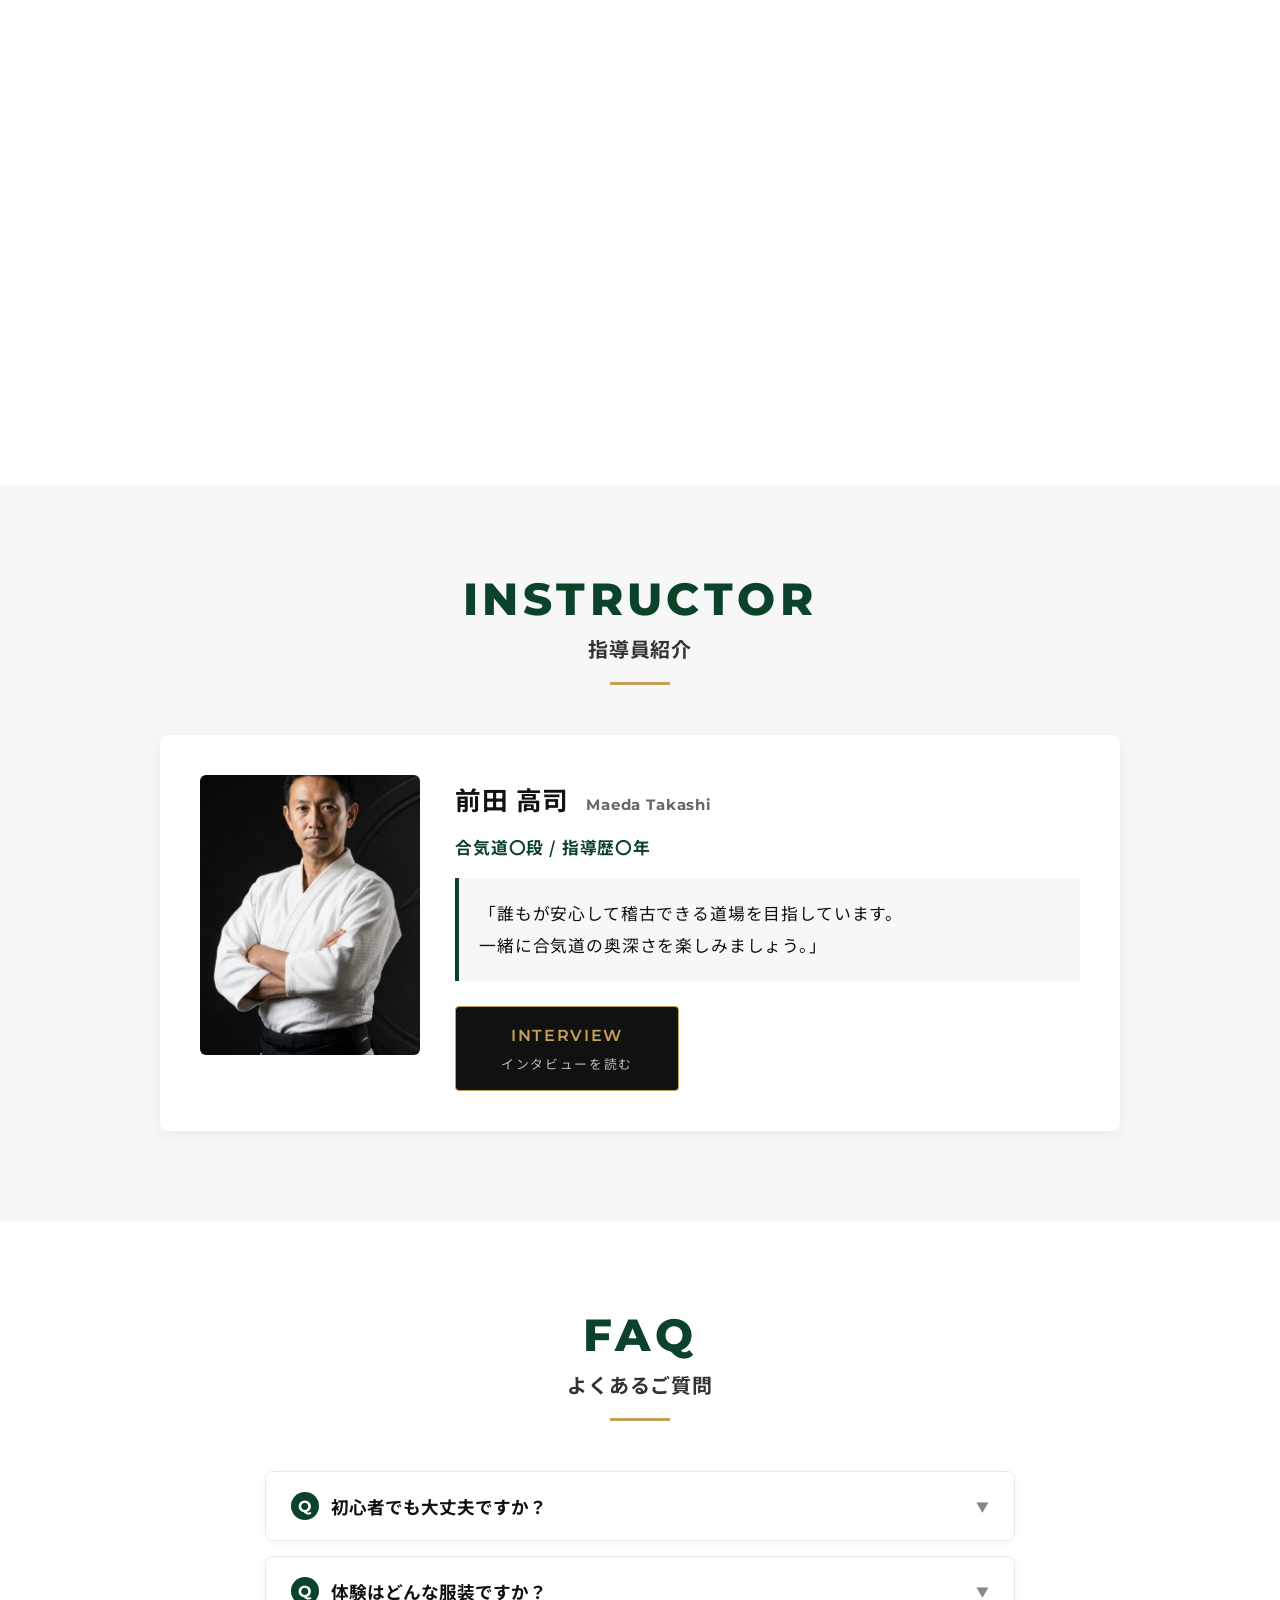
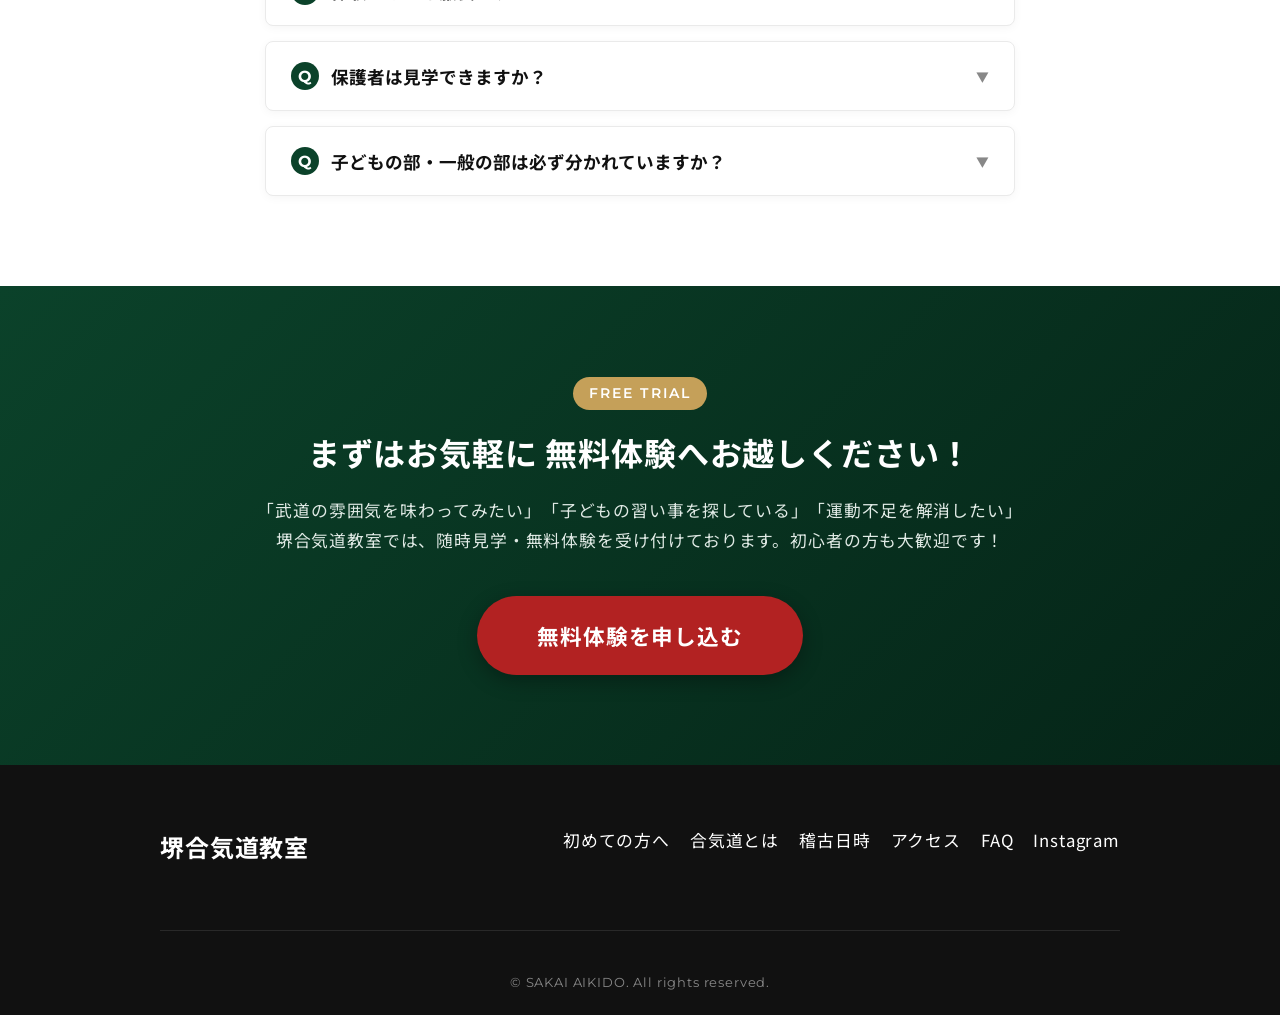
==== commit e4863a14: "Add files via upload" ====
--- a/index.html
+++ b/index.html
@@ -24,12 +24,12 @@
         </button>
     </header>
 
-    <!-- スライドメニュー（「初めての方へ」と「合気道とは」の順番を入れ替え） -->
+    <!-- スライドメニュー -->
     <nav class="nav-menu" id="js-nav">
         <ul>
             <li><a href="#"><span>HOME</span>ホーム</a></li>
-            <li><a href="index.html#about"><span>ABOUT</span>合気道とは（教室紹介）</a></li>
-            <li><a href="index.html#beginner"><span>BEGINNER</span>初めての方へ</a></li>
+            <li><a href="#about"><span>ABOUT</span>合気道とは（教室紹介）</a></li>
+            <li><a href="#beginner"><span>BEGINNER</span>初めての方へ</a></li>
             <li><a href="#features"><span>FEATURES</span>特徴</a></li>
             <li><a href="#schedule"><span>SCHEDULE</span>稽古日時・月謝</a></li>
             <li><a href="#access"><span>ACCESS</span>アクセス</a></li>
@@ -40,26 +40,38 @@
     </nav>
     <div class="nav-overlay" id="js-overlay"></div>
 
-
     <main>
         <!-- トップスライダー -->
         <section id="hero" class="hero">
             <div class="slider" id="js-slider">
                 <!-- ① 無料体験受付中 -->
                 <a href="https://forms.gle/1L7aaWqh9uQGa3tB6" target="_blank" rel="noopener" class="slide active">
-                    <img src="images/hero1.jpg" alt="無料体験受付中">
+                    <picture>
+                        <!-- スマホ専用画像がある場合は srcset に指定可能（未指定の場合は fallback 画像を使用） -->
+                        <source media="(max-width: 768px)" srcset="images/hero1.jpg">
+                        <img src="images/hero1.jpg" alt="無料体験受付中">
+                    </picture>
                 </a>
                 <!-- ② Instagram順次更新中 -->
                 <a href="https://www.instagram.com/toshi_1057/" target="_blank" rel="noopener" class="slide">
-                    <img src="images/hero4.jpg" alt="Instagram順次更新中">
+                    <picture>
+                        <source media="(max-width: 768px)" srcset="images/hero4.jpg">
+                        <img src="images/hero4.jpg" alt="Instagram順次更新中">
+                    </picture>
                 </a>
                 <!-- ③ 初めての方へ -->
                 <a href="#beginner" class="slide">
-                    <img src="images/hero2.jpg" alt="初めての方へ">
+                    <picture>
+                        <source media="(max-width: 768px)" srcset="images/hero2.jpg">
+                        <img src="images/hero2.jpg" alt="初めての方へ">
+                    </picture>
                 </a>
                 <!-- ④ 指導員紹介 -->
                 <a href="#instructor" class="slide">
-                    <img src="images/hero3.jpg" alt="指導員紹介">
+                    <picture>
+                        <source media="(max-width: 768px)" srcset="images/hero3.jpg">
+                        <img src="images/hero3.jpg" alt="指導員紹介">
+                    </picture>
                 </a>
             </div>
             
@@ -76,7 +88,6 @@
             </div>
         </section>
 
-
         <!-- 1. 教室紹介（合気道とは） -->
         <section id="about" class="section fade-in-up">
             <div class="container">
@@ -132,9 +143,8 @@
             </div>
         </section>
 
-
         <!-- 3. 特徴 -->
-        <section id="features" class="section bg-light fade-in-up">
+        <section id="features" class="section fade-in-up">
             <div class="container">
                 <h2 class="section-title">
                     <span class="en">FEATURES</span>
@@ -150,7 +160,7 @@
         </section>
 
         <!-- 4. 稽古日時・月謝 -->
-        <section id="schedule" class="section fade-in-up">
+        <section id="schedule" class="section bg-light fade-in-up">
             <div class="container">
                 <h2 class="section-title">
                     <span class="en">SCHEDULE & PRICE</span>
@@ -200,7 +210,7 @@
         </section>
 
         <!-- 5. アクセス -->
-        <section id="access" class="section bg-light fade-in-up">
+        <section id="access" class="section fade-in-up">
             <div class="container">
                 <h2 class="section-title">
                     <span class="en">ACCESS</span>
@@ -236,7 +246,7 @@
         </section>
 
         <!-- 6. 指導員紹介 -->
-        <section id="instructor" class="section fade-in-up">
+        <section id="instructor" class="section bg-light fade-in-up">
             <div class="container">
                 <h2 class="section-title">
                     <span class="en">INSTRUCTOR</span>
@@ -260,7 +270,7 @@
         </section>
 
         <!-- 7. FAQ -->
-        <section id="faq" class="section bg-light fade-in-up">
+        <section id="faq" class="section fade-in-up">
             <div class="container">
                 <h2 class="section-title">
                     <span class="en">FAQ</span>
--- a/style.css
+++ b/style.css
@@ -52,10 +52,13 @@
 .section-title .en { display: block; font-family: var(--font-en); font-size: 2.8rem; font-weight: 800; color: var(--color-main); letter-spacing: 0.1em; line-height: 1.1; }
 .section-title .ja { display: block; font-size: 1.25rem; font-weight: 700; margin-top: 6px; color: #333; }
 
+/* ABOUTセクションの上の余白を従来の約1/3（30px）に縮小 */
+#about { padding-top: 30px; }
+
 /* =========================================
    3. ヘッダー & ナビ
 ========================================= */
-.header { position: fixed; top: 0; left: 0; width: 100%; height: var(--header-height); background-color: rgba(255, 255, 255, 0.98); display: flex; justify-content: space-between; align-items: center; padding: 0 20px; z-index: 100; box-shadow: 0 1px 4px rgba(0,0,0,0.08); }
+.header { position: fixed; top: 0; left: 0; width: 100%; height: var(--header-height); background-color: rgba(255, 255, 255, 0.98); display: flex; justify-content: space-between; align-items: center; padding: 0 20px; z-index: 100; box-shadow: 0 2px 10px rgba(0,0,0,0.08); }
 .header-logo a { display: flex; flex-direction: column; }
 .header-logo .logo-ja { font-size: 1.25rem; font-weight: 700; }
 .header-logo .logo-en { font-family: var(--font-en); font-size: 0.75rem; color: var(--color-main); }
@@ -75,33 +78,33 @@
 .nav-overlay.is-active { opacity: 1; visibility: visible; }
 
 /* =========================================
-   4. トップスライダー（バグ修正統合版）
+   4. トップスライダー（Bリーグスタイルの迫力設計）
 ========================================= */
 .hero { 
     margin-top: var(--header-height); 
     position: relative; 
     width: 100%; 
     height: calc(100vh - var(--header-height)); 
-    min-height: 450px; 
-    padding: 20px; 
-    background-color: var(--color-bg); 
+    max-height: 750px;
+    min-height: 480px;
+    padding: 0; /* 画面いっぱいに広げるため外側余白を削除 */
+    background-color: #000; 
 }
 
 .slider { 
     width: 100%; 
     height: 100%; 
     position: relative; 
-    border-radius: 12px; 
+    border-radius: 0; /* 迫力を出すため角丸を排除 */
     overflow: hidden; 
     background-color: #000; 
 }
 
-/* --- パターンA: 横スライド型 (JSで .slider-track が使用される場合) --- */
 .slider-track {
     display: flex;
     width: 100%;
     height: 100%;
-    transition: transform 0.5s ease-in-out;
+    transition: transform 0.5s cubic-bezier(0.25, 1, 0.5, 1);
 }
 
 .slider-track .slide {
@@ -109,45 +112,82 @@
     width: 100%;
     height: 100%;
     position: relative;
-    opacity: 1;
-    visibility: visible;
-}
-
-/* --- パターンB: フェード切替型 (JSで .slide.active が切り替わる場合) --- */
-.slider:not(:has(.slider-track)) .slide,
-.slide:not(.slider-track .slide) {
-    position: absolute;
-    top: 0;
-    left: 0;
+    display: block;
+}
+
+.slide picture {
     width: 100%;
     height: 100%;
-    opacity: 0;
-    visibility: hidden;
-    transition: opacity 1.2s ease, visibility 1.2s ease;
-}
-
-.slider:not(:has(.slider-track)) .slide.active,
-.slide:not(.slider-track .slide).active {
-    opacity: 1;
-    visibility: visible;
-    z-index: 2;
-}
-
-/* スライド画像共通設定 */
+    display: block;
+}
+
 .slide img { 
     width: 100%; 
     height: 100%; 
     object-fit: cover; 
     object-position: center; 
+    display: block;
 }
 
 /* コントローラー & インジケーター */
-.slider-controls { position: absolute; top: 50%; left: 0; width: 100%; display: flex; justify-content: space-between; transform: translateY(-50%); padding: 0 30px; pointer-events: none; z-index: 10; }
-.slider-btn { pointer-events: auto; background-color: rgba(0,0,0,0.4); color: #fff; border: none; width: 44px; height: 44px; border-radius: 50%; font-size: 1.2rem; cursor: pointer; transition: 0.3s; }
-.slider-btn:hover { background-color: var(--color-main); }
-.slider-indicators { position: absolute; bottom: 25px; left: 50%; transform: translateX(-50%); display: flex; gap: 10px; z-index: 10; }
-.indicator { width: 30px; height: 4px; background-color: rgba(255,255,255,0.4); cursor: pointer; transition: 0.3s; border-radius: 2px; }
-.indicator.active { background-color: #fff; width: 40px; }
+.slider-controls { 
+    position: absolute; 
+    top: 50%; 
+    left: 0; 
+    width: 100%; 
+    display: flex; 
+    justify-content: space-between; 
+    transform: translateY(-50%); 
+    padding: 0 20px; 
+    pointer-events: none; 
+    z-index: 10; 
+}
+.slider-btn { 
+    pointer-events: auto; 
+    background-color: rgba(0,0,0,0.4); 
+    color: #fff; 
+    border: 1px solid rgba(255, 255, 255, 0.2); 
+    width: 44px; 
+    height: 44px; 
+    border-radius: 50%; 
+    font-size: 1.2rem; 
+    cursor: pointer; 
+    transition: all 0.3s ease; 
+    display: flex;
+    align-items: center;
+    justify-content: center;
+    backdrop-filter: blur(4px);
+}
+.slider-btn:hover { background-color: var(--color-main); border-color: var(--color-main); }
+
+/* 画像に重ねて配置する高級感あるインジケーター */
+.slider-indicators { 
+    position: absolute; 
+    bottom: 20px; 
+    left: 50%; 
+    transform: translateX(-50%); 
+    display: flex; 
+    gap: 10px; 
+    z-index: 20; 
+    background: rgba(0, 0, 0, 0.35);
+    padding: 8px 16px;
+    border-radius: 30px;
+    backdrop-filter: blur(4px);
+    border: 1px solid rgba(255,255,255,0.15);
+}
+.indicator { 
+    width: 28px; 
+    height: 6px; 
+    background-color: rgba(255,255,255,0.4); 
+    cursor: pointer; 
+    transition: all 0.3s ease; 
+    border-radius: 3px; 
+}
+.indicator.active { 
+    background-color: var(--color-gold); 
+    width: 42px; 
+    box-shadow: 0 0 8px rgba(197, 160, 89, 0.8);
+}
 
 /* =========================================
    5. 初めての方へ
@@ -280,20 +320,43 @@
 /* =========================================
    14. レスポンシブ (スマホ・タブレット対応)
 ========================================= */
-@media screen and (max-width: 1024px) {
-    .hero { height: auto; aspect-ratio: 16 / 9; padding: 15px; }
-}
-
 @media screen and (max-width: 768px) {
     body { font-size: 1rem; }
-    .section { padding: 60px 0; }
-    .section-title { margin-bottom: 40px; }
-    .section-title .en { font-size: 2rem; }
+    
+    /* ① スマホ表示時：画像の縦横比（16:9）を崩さず全体を表示させてトリミングを防止 */
+    .hero { 
+        height: auto; 
+        aspect-ratio: 16 / 9; 
+        min-height: auto;
+        max-height: none;
+    }
+    
+    .slide img {
+        object-fit: cover;
+        object-position: center;
+    }
+
+    /* ② スマホ時のインジケーター位置とサイズ調整 */
+    .slider-indicators {
+        bottom: 12px;
+        padding: 6px 12px;
+        gap: 8px;
+    }
+    .indicator {
+        width: 20px;
+        height: 5px;
+    }
+    .indicator.active {
+        width: 30px;
+    }
+
+    .slider-controls { padding: 0 10px; }
+    .slider-btn { width: 36px; height: 36px; font-size: 0.9rem; }
+    
+    .section { padding: 50px 0; }
+    .section-title { margin-bottom: 30px; }
+    .section-title .en { font-size: 2.2rem; }
     .section-title .ja { font-size: 1rem; }
-    
-    .hero { padding: 10px; aspect-ratio: 4 / 3; }
-    .slider-controls { padding: 0 10px; }
-    .slider-btn { width: 36px; height: 36px; font-size: 1rem; }
     
     .beginner-grid { grid-template-columns: 1fr; }
     .content-box, .schedule-info.left-align { padding: 25px 20px; }
@@ -302,7 +365,7 @@
     .time-list .time { font-size: 1.2rem; min-width: auto; }
     
     .contact-title { font-size: 1.35rem; }
-    .btn-cta { padding: 18px 25px; width: 100%; }
+    .btn-cta { padding: 18px 25px; width: 100%; border-radius: 40px; }
     .btn-cta .main-text { font-size: 1.15rem; }
     
     .instructor-card { justify-content: center; padding: 25px 20px; }
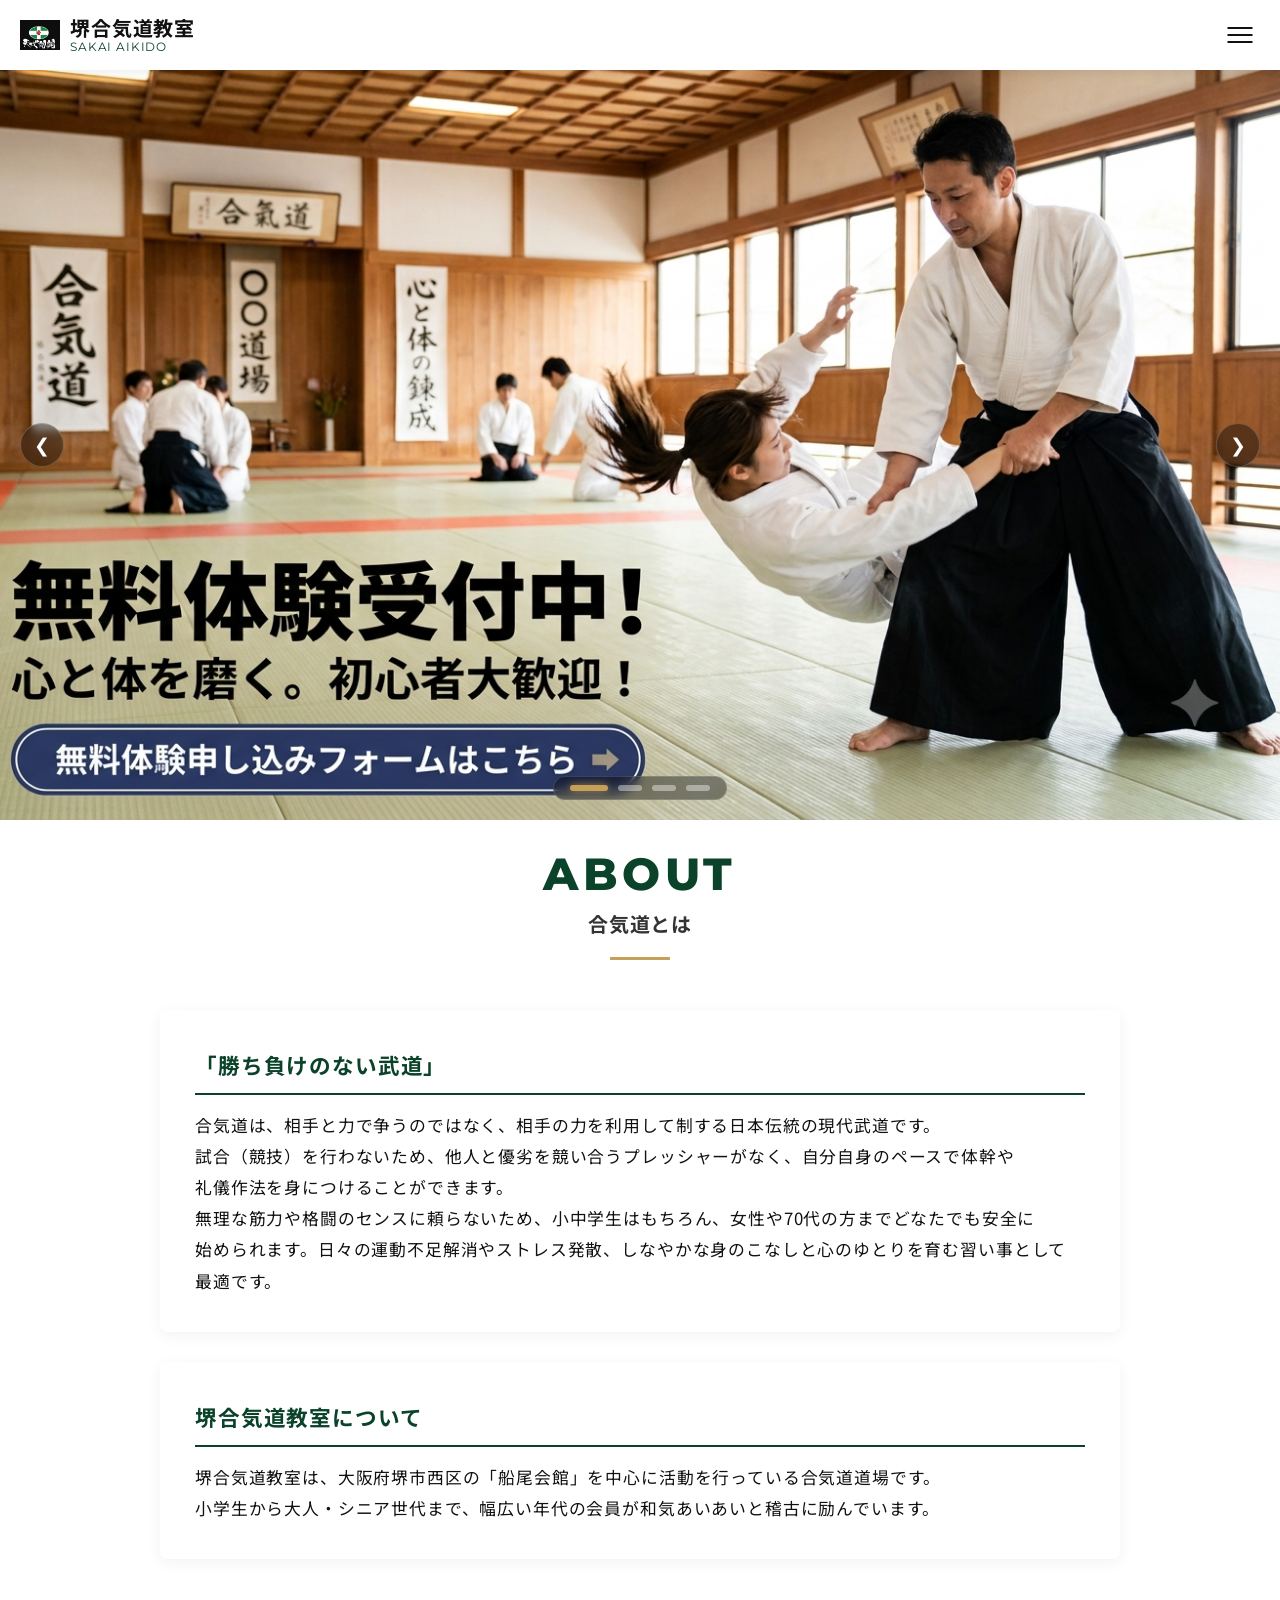
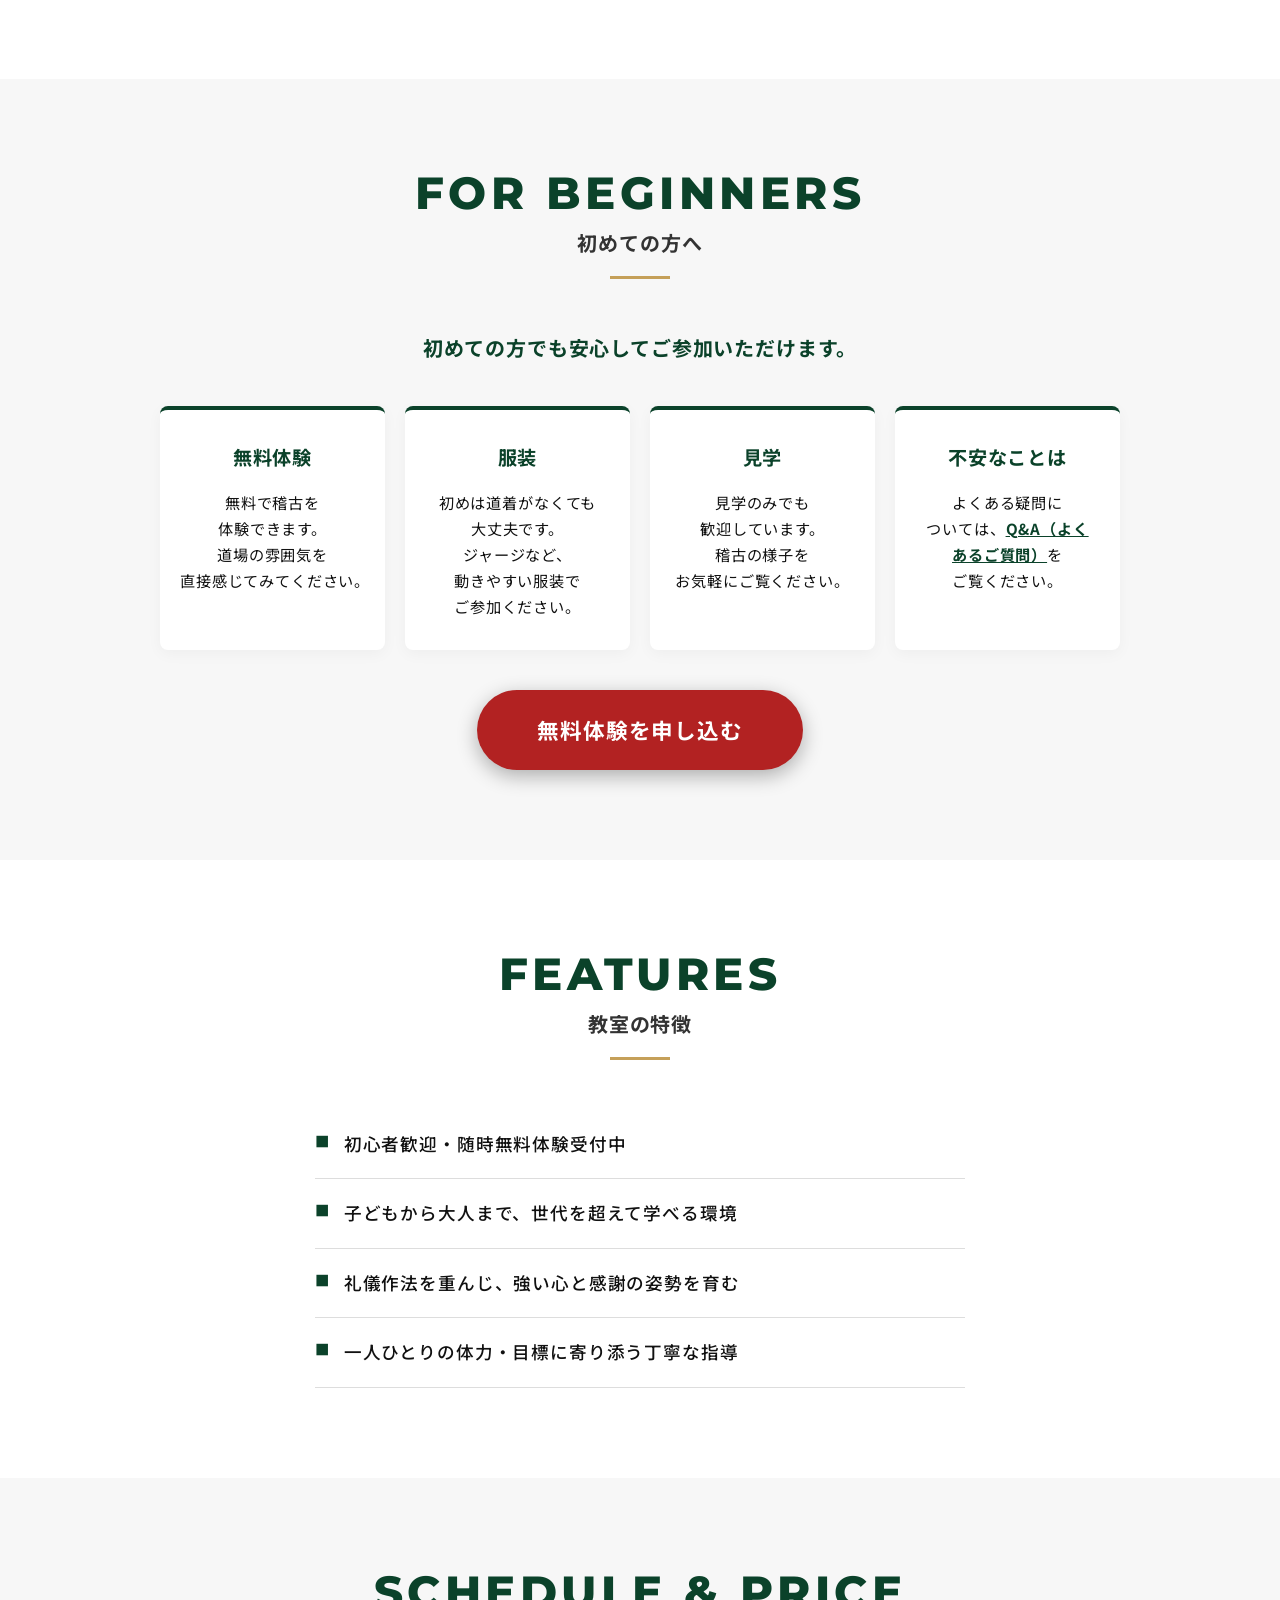
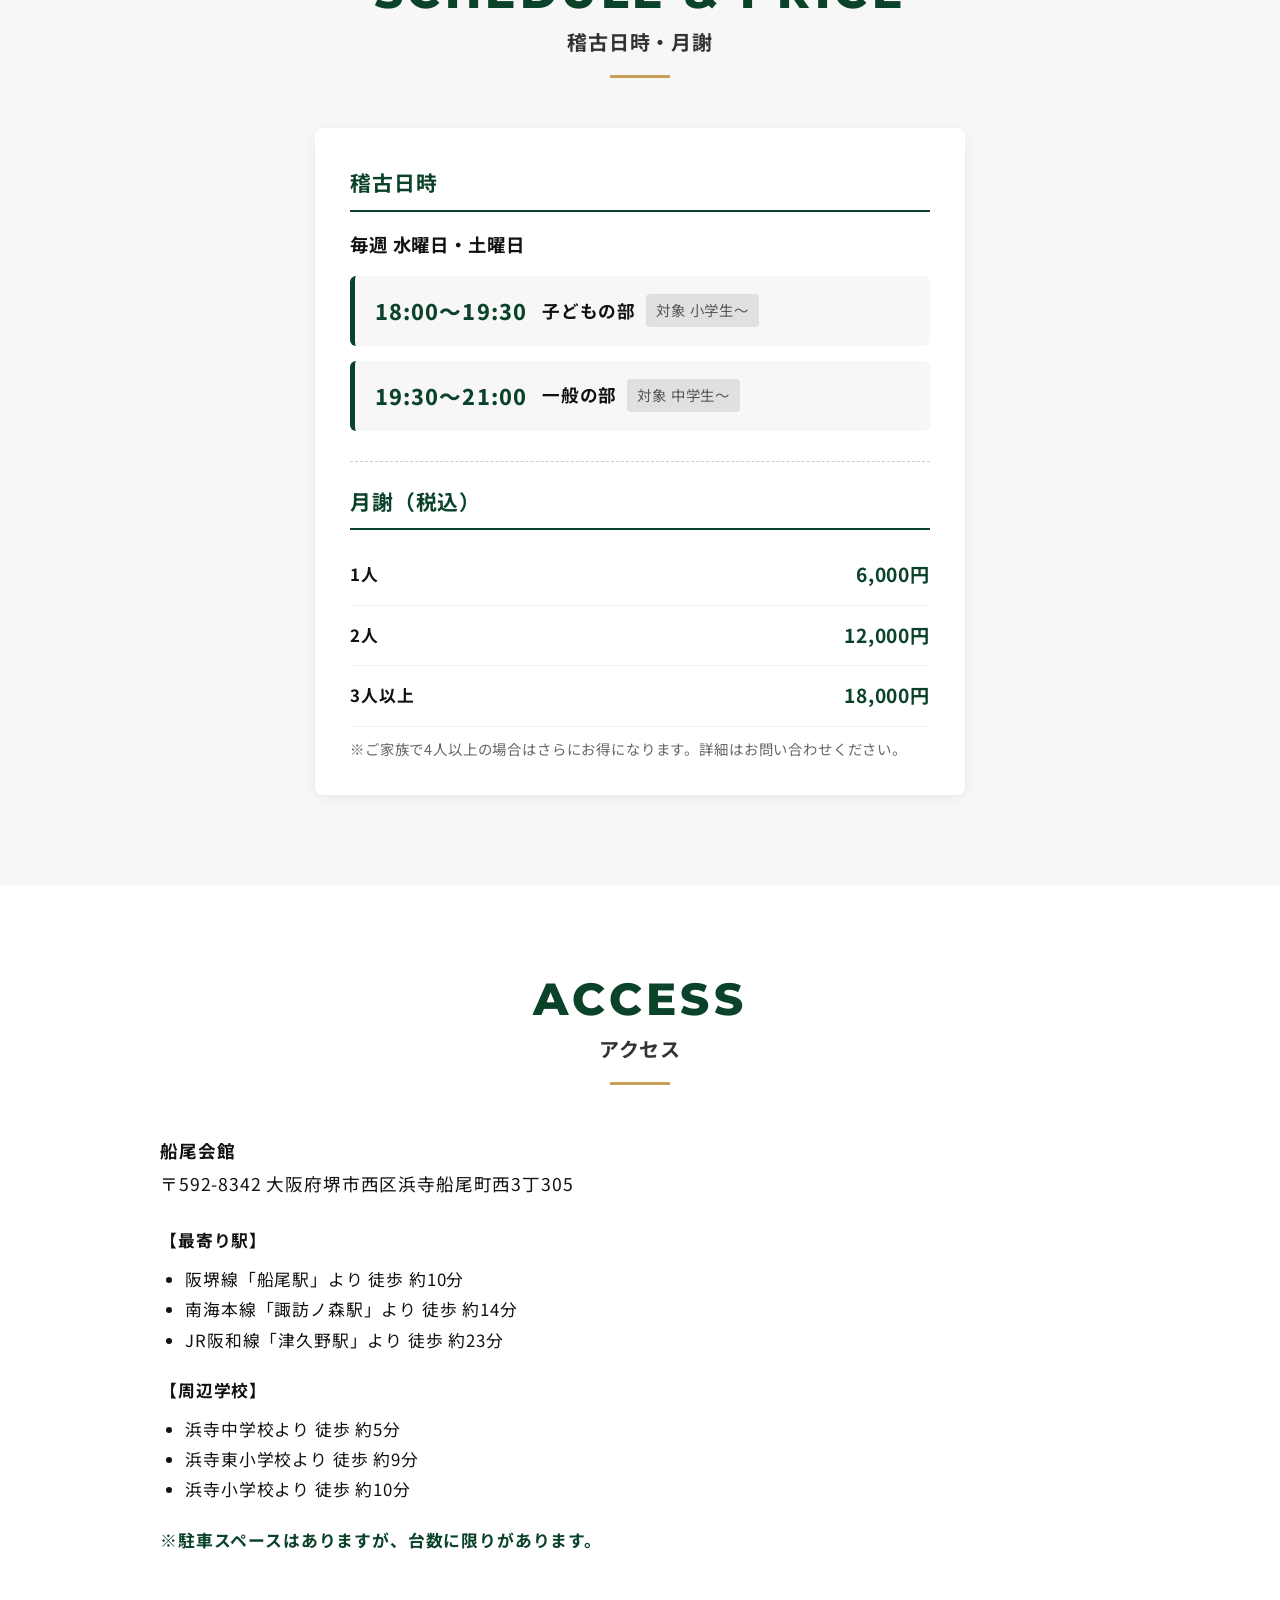
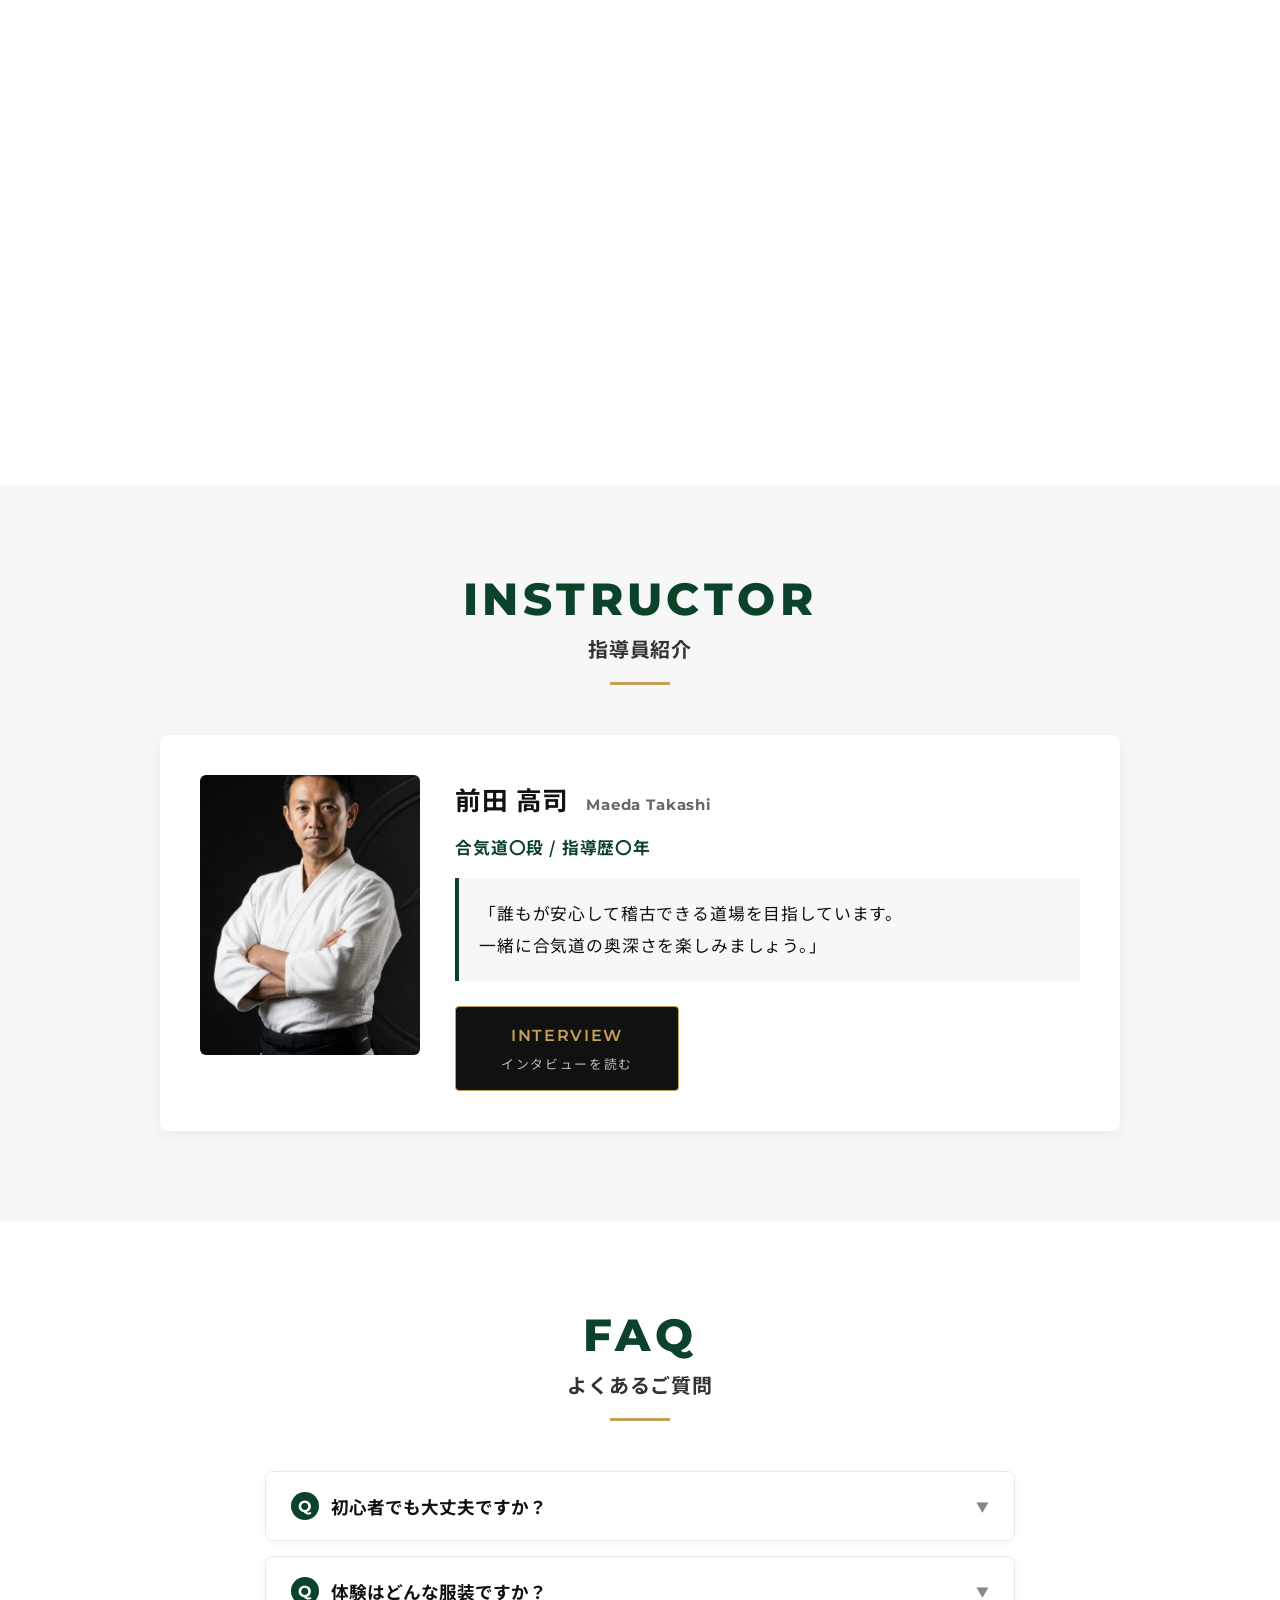
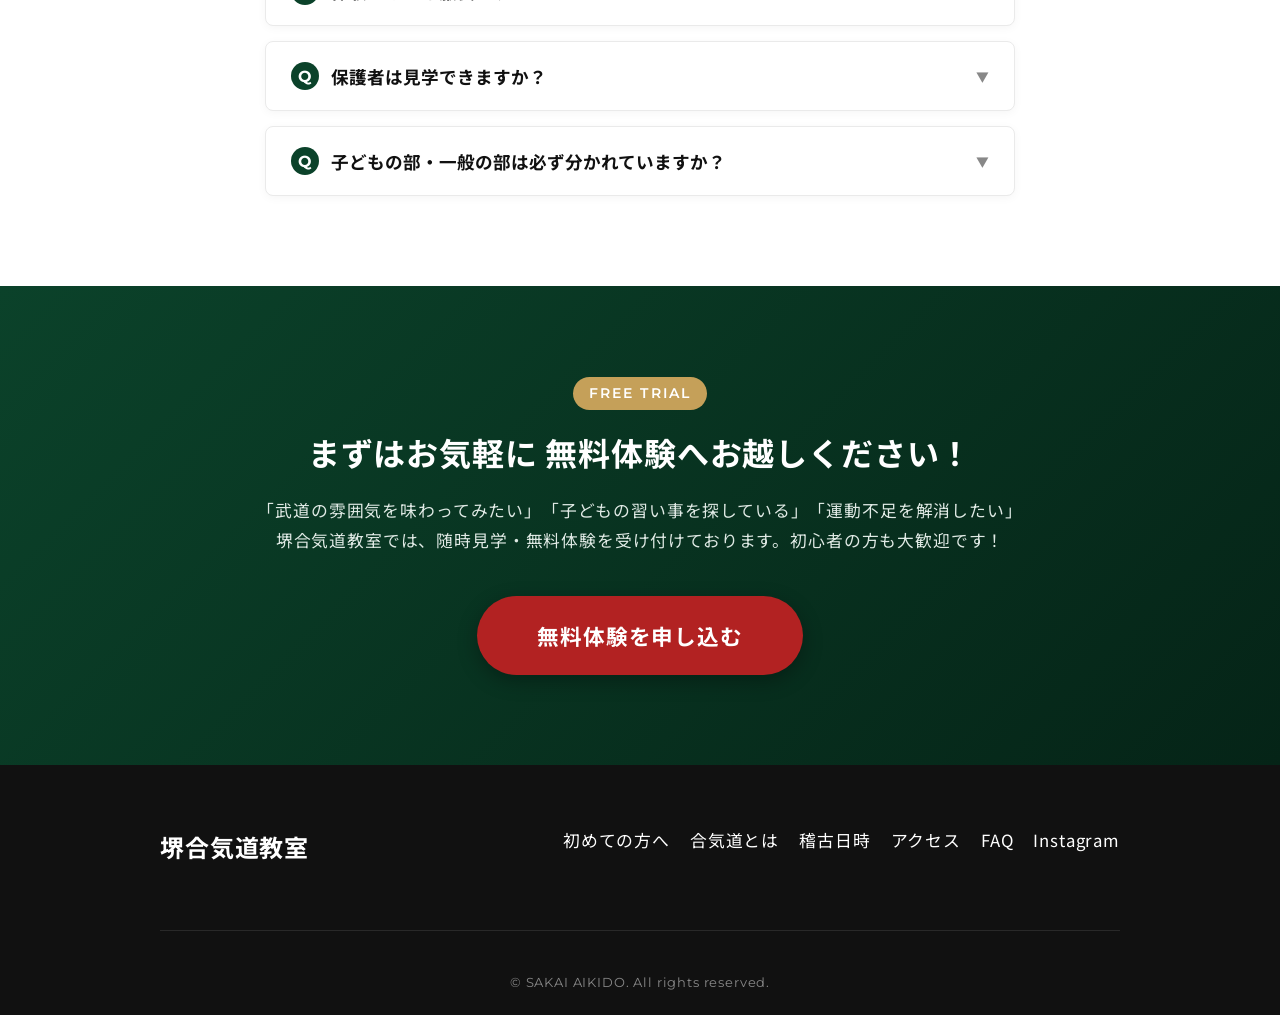
==== commit 41ae64b0: "Add files via upload" ====
--- a/index.html
+++ b/index.html
@@ -11,18 +11,24 @@
 </head>
 <body>
 
-    <!-- ヘッダー -->
-    <header class="header">
-        <div class="header-logo">
-            <a href="#">
+<!-- ヘッダー -->
+<header class="header">
+    <!-- 左側：ロゴ画像 ＋ テキスト（2行） -->
+    <div class="header-logo">
+        <a href="#">
+            <img src="images/logo.jpg" alt="堺合気道教室" class="logo-mark">
+            <div class="logo-text">
                 <span class="logo-ja">堺合気道教室</span>
                 <span class="logo-en">SAKAI AIKIDO</span>
-            </a>
-        </div>
-        <button class="hamburger" id="js-hamburger" aria-label="メニューを開閉する" aria-expanded="false">
-            <span></span><span></span><span></span>
-        </button>
-    </header>
+            </div>
+        </a>
+    </div>
+
+    <!-- 右側：三本線（ハンバーガーボタン） -->
+    <button class="hamburger" id="js-hamburger" aria-label="メニューを開閉する" aria-expanded="false">
+        <span></span><span></span><span></span>
+    </button>
+</header>
 
     <!-- スライドメニュー -->
     <nav class="nav-menu" id="js-nav">
@@ -45,9 +51,8 @@
         <section id="hero" class="hero">
             <div class="slider" id="js-slider">
                 <!-- ① 無料体験受付中 -->
-                <a href="https://forms.gle/1L7aaWqh9uQGa3tB6" target="_blank" rel="noopener" class="slide active">
+                <a href="https://forms.gle/1L7aaWqh9uQGa3tB6" target="_blank" rel="noopener" class="slide">
                     <picture>
-                        <!-- スマホ専用画像がある場合は srcset に指定可能（未指定の場合は fallback 画像を使用） -->
                         <source media="(max-width: 768px)" srcset="images/hero1.jpg">
                         <img src="images/hero1.jpg" alt="無料体験受付中">
                     </picture>
--- a/style.css
+++ b/style.css
@@ -1,7 +1,7 @@
 @charset "UTF-8";
 
 /* =========================================
-   1. 変数定義・リセット
+   1. 変数定義・リセット・スクロールオフセット設定
 ========================================= */
 :root {
     --color-main: #0B422A; /* 深緑 */
@@ -15,6 +15,12 @@
     --font-en: 'Montserrat', sans-serif;
     
     --header-height: 70px;
+}
+
+html {
+    scroll-behavior: smooth;
+    /* ヘッダー固定時の被り防止用スクロール調整 */
+    scroll-padding-top: calc(var(--header-height) + 15px);
 }
 
 * {
@@ -44,25 +50,65 @@
 .text-link { color: var(--color-main); text-decoration: underline; font-weight: bold; }
 
 /* =========================================
-   2. タイポグラフィ・見出し
-========================================= */
-.section { padding: 90px 0; }
+   2. タイポグラフィ・見出し・セクション
+========================================= */
+.section { 
+    padding: 90px 0; 
+    /* 各セクションジャンプ時の被り防止 */
+    scroll-margin-top: calc(var(--header-height) + 15px);
+}
 .section-title { text-align: center; margin-bottom: 50px; position: relative; }
 .section-title::after { content: ''; display: block; width: 60px; height: 3px; background-color: var(--color-gold); margin: 15px auto 0; }
 .section-title .en { display: block; font-family: var(--font-en); font-size: 2.8rem; font-weight: 800; color: var(--color-main); letter-spacing: 0.1em; line-height: 1.1; }
 .section-title .ja { display: block; font-size: 1.25rem; font-weight: 700; margin-top: 6px; color: #333; }
 
-/* ABOUTセクションの上の余白を従来の約1/3（30px）に縮小 */
+/* ABOUTセクションの上の余白削減（約1/3） */
 #about { padding-top: 30px; }
 
 /* =========================================
    3. ヘッダー & ナビ
 ========================================= */
-.header { position: fixed; top: 0; left: 0; width: 100%; height: var(--header-height); background-color: rgba(255, 255, 255, 0.98); display: flex; justify-content: space-between; align-items: center; padding: 0 20px; z-index: 100; box-shadow: 0 2px 10px rgba(0,0,0,0.08); }
-.header-logo a { display: flex; flex-direction: column; }
-.header-logo .logo-ja { font-size: 1.25rem; font-weight: 700; }
-.header-logo .logo-en { font-family: var(--font-en); font-size: 0.75rem; color: var(--color-main); }
-.hamburger { width: 40px; height: 40px; background: none; border: none; cursor: pointer; position: relative; z-index: 102; }
+/* ヘッダー全体：左にロゴ、右に三本線ボタンを振り分け */
+.header { 
+    position: fixed; 
+    top: 0; 
+    left: 0; 
+    width: 100%; 
+    height: var(--header-height); 
+    background-color: rgba(255, 255, 255, 0.98); 
+    display: flex; 
+    justify-content: space-between; /* 左右両端に配置 */
+    align-items: center;            /* 上下中央揃え */
+    padding: 0 20px; 
+    z-index: 100; 
+    box-shadow: 0 2px 10px rgba(0,0,0,0.08); 
+}
+
+/* ロゴエリア：画像とテキストを横並びにする */
+.header-logo a { 
+    display: flex; 
+    align-items: center; /* 上下中央揃え */
+    gap: 10px;           /* ロゴ画像とテキストの間隔 */
+}
+
+/* ロゴ画像の設定 */
+.logo-mark {
+    width: 40px;         /* ロゴ画像の大きさ（必要に応じて変更可） */
+    height: auto;
+    object-fit: contain;
+}
+
+/* ロゴテキスト（2行に並べる） */
+.logo-text {
+    display: flex;
+    flex-direction: column;
+}
+
+.header-logo .logo-ja { font-size: 1.25rem; font-weight: 700; line-height: 1.2; }
+.header-logo .logo-en { font-family: var(--font-en); font-size: 0.75rem; color: var(--color-main); line-height: 1.2; }
+
+/* ハンバーガーボタン（右側に配置） */
+.hamburger { width: 40px; height: 40px; background: none; border: none; cursor: pointer; position: relative; z-index: 102; margin-left: auto; }
 .hamburger span { display: block; width: 25px; height: 2px; background-color: var(--color-sub); position: absolute; left: 50%; transform: translateX(-50%); transition: 0.3s ease; }
 .hamburger span:nth-child(1) { top: 12px; } .hamburger span:nth-child(2) { top: 19px; } .hamburger span:nth-child(3) { top: 26px; }
 .hamburger.is-active span:nth-child(1) { top: 19px; transform: translateX(-50%) rotate(45deg); background-color: #fff; }
@@ -76,26 +122,22 @@
 .nav-contact { color: var(--color-gold) !important; font-weight: bold; }
 .nav-overlay { position: fixed; top: 0; left: 0; width: 100%; height: 100vh; background-color: rgba(0,0,0,0.5); z-index: 100; opacity: 0; visibility: hidden; transition: 0.3s ease; }
 .nav-overlay.is-active { opacity: 1; visibility: visible; }
-
-/* =========================================
-   4. トップスライダー（Bリーグスタイルの迫力設計）
+/* =========================================
+   4. トップスライダー (画面全幅・迫力あるデザイン)
 ========================================= */
 .hero { 
     margin-top: var(--header-height); 
     position: relative; 
     width: 100%; 
-    height: calc(100vh - var(--header-height)); 
-    max-height: 750px;
-    min-height: 480px;
-    padding: 0; /* 画面いっぱいに広げるため外側余白を削除 */
     background-color: #000; 
+    overflow: hidden;
 }
 
 .slider { 
     width: 100%; 
     height: 100%; 
     position: relative; 
-    border-radius: 0; /* 迫力を出すため角丸を排除 */
+    border-radius: 0; 
     overflow: hidden; 
     background-color: #000; 
 }
@@ -103,30 +145,37 @@
 .slider-track {
     display: flex;
     width: 100%;
-    height: 100%;
     transition: transform 0.5s cubic-bezier(0.25, 1, 0.5, 1);
 }
 
 .slider-track .slide {
     flex: 0 0 100%;
     width: 100%;
-    height: 100%;
     position: relative;
     display: block;
 }
 
 .slide picture {
     width: 100%;
-    height: 100%;
     display: block;
 }
 
-.slide img { 
-    width: 100%; 
-    height: 100%; 
-    object-fit: cover; 
-    object-position: center; 
-    display: block;
+/* PC時の表示設定 */
+@media screen and (min-width: 769px) {
+    .hero {
+        height: calc(100vh - var(--header-height)); 
+        max-height: 750px;
+        min-height: 480px;
+    }
+    .slider-track { height: 100%; }
+    .slider-track .slide { height: 100%; }
+    .slide picture { height: 100%; }
+    .slide img { 
+        width: 100%; 
+        height: 100%; 
+        object-fit: cover; 
+        object-position: center; 
+    }
 }
 
 /* コントローラー & インジケーター */
@@ -160,7 +209,7 @@
 }
 .slider-btn:hover { background-color: var(--color-main); border-color: var(--color-main); }
 
-/* 画像に重ねて配置する高級感あるインジケーター */
+/* 画像に重ねて下部中央に配置するインジケーター */
 .slider-indicators { 
     position: absolute; 
     bottom: 20px; 
@@ -169,14 +218,14 @@
     display: flex; 
     gap: 10px; 
     z-index: 20; 
-    background: rgba(0, 0, 0, 0.35);
+    background: rgba(0, 0, 0, 0.4);
     padding: 8px 16px;
     border-radius: 30px;
     backdrop-filter: blur(4px);
     border: 1px solid rgba(255,255,255,0.15);
 }
 .indicator { 
-    width: 28px; 
+    width: 24px; 
     height: 6px; 
     background-color: rgba(255,255,255,0.4); 
     cursor: pointer; 
@@ -185,7 +234,7 @@
 }
 .indicator.active { 
     background-color: var(--color-gold); 
-    width: 42px; 
+    width: 38px; 
     box-shadow: 0 0 8px rgba(197, 160, 89, 0.8);
 }
 
@@ -318,40 +367,46 @@
 .fade-in-up.is-visible { opacity: 1; transform: translateY(0); }
 
 /* =========================================
-   14. レスポンシブ (スマホ・タブレット対応)
+   14. レスポンシブ (スマホ表示の完全最適化)
 ========================================= */
 @media screen and (max-width: 768px) {
     body { font-size: 1rem; }
     
-    /* ① スマホ表示時：画像の縦横比（16:9）を崩さず全体を表示させてトリミングを防止 */
+    /* ① スマホ時：高さ固定を解除し、画像の縦横比通りに表示して見切れ（文字切れ）を完全防止 */
     .hero { 
-        height: auto; 
-        aspect-ratio: 16 / 9; 
-        min-height: auto;
-        max-height: none;
+        height: auto !important; 
+        min-height: auto !important;
+        max-height: none !important;
     }
     
     .slide img {
-        object-fit: cover;
-        object-position: center;
-    }
-
-    /* ② スマホ時のインジケーター位置とサイズ調整 */
+        width: 100% !important;
+        height: auto !important;
+        object-fit: contain !important;
+        border-radius: 0 !important;
+    }
+/* スマホ表示時のロゴサイズ調整（max-width: 768px の中に追加） */
+    .header { padding: 0 15px; }
+    .header-logo a { gap: 8px; }
+    .logo-mark { width: 32px; } /* スマホではロゴを少し小さく */
+    .header-logo .logo-ja { font-size: 1.05rem; }
+    .header-logo .logo-en { font-size: 0.65rem; }
+    /* ② インジケーター・操作ボタンのスマホ位置調整 */
     .slider-indicators {
-        bottom: 12px;
-        padding: 6px 12px;
-        gap: 8px;
+        bottom: 10px;
+        padding: 4px 12px;
+        gap: 6px;
     }
     .indicator {
-        width: 20px;
-        height: 5px;
+        width: 18px;
+        height: 4px;
     }
     .indicator.active {
-        width: 30px;
+        width: 28px;
     }
 
     .slider-controls { padding: 0 10px; }
-    .slider-btn { width: 36px; height: 36px; font-size: 0.9rem; }
+    .slider-btn { width: 34px; height: 34px; font-size: 0.85rem; }
     
     .section { padding: 50px 0; }
     .section-title { margin-bottom: 30px; }
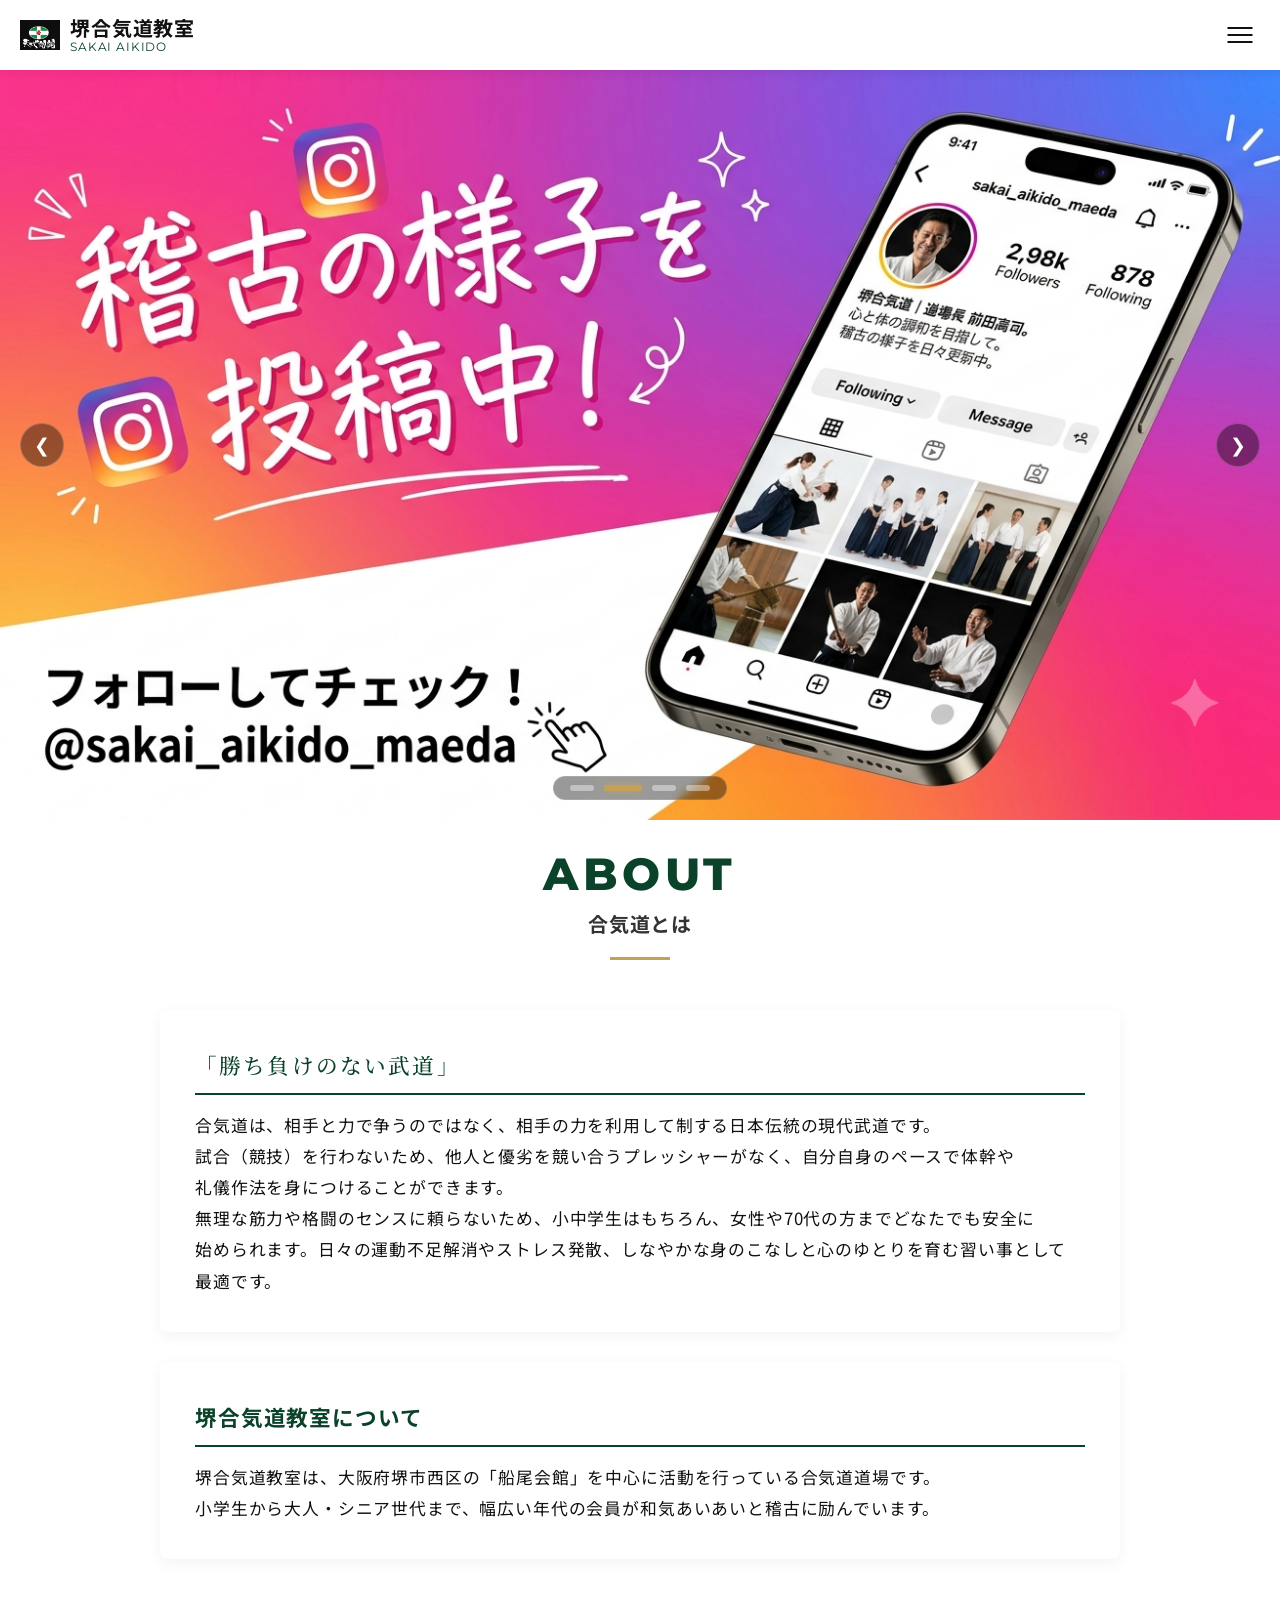
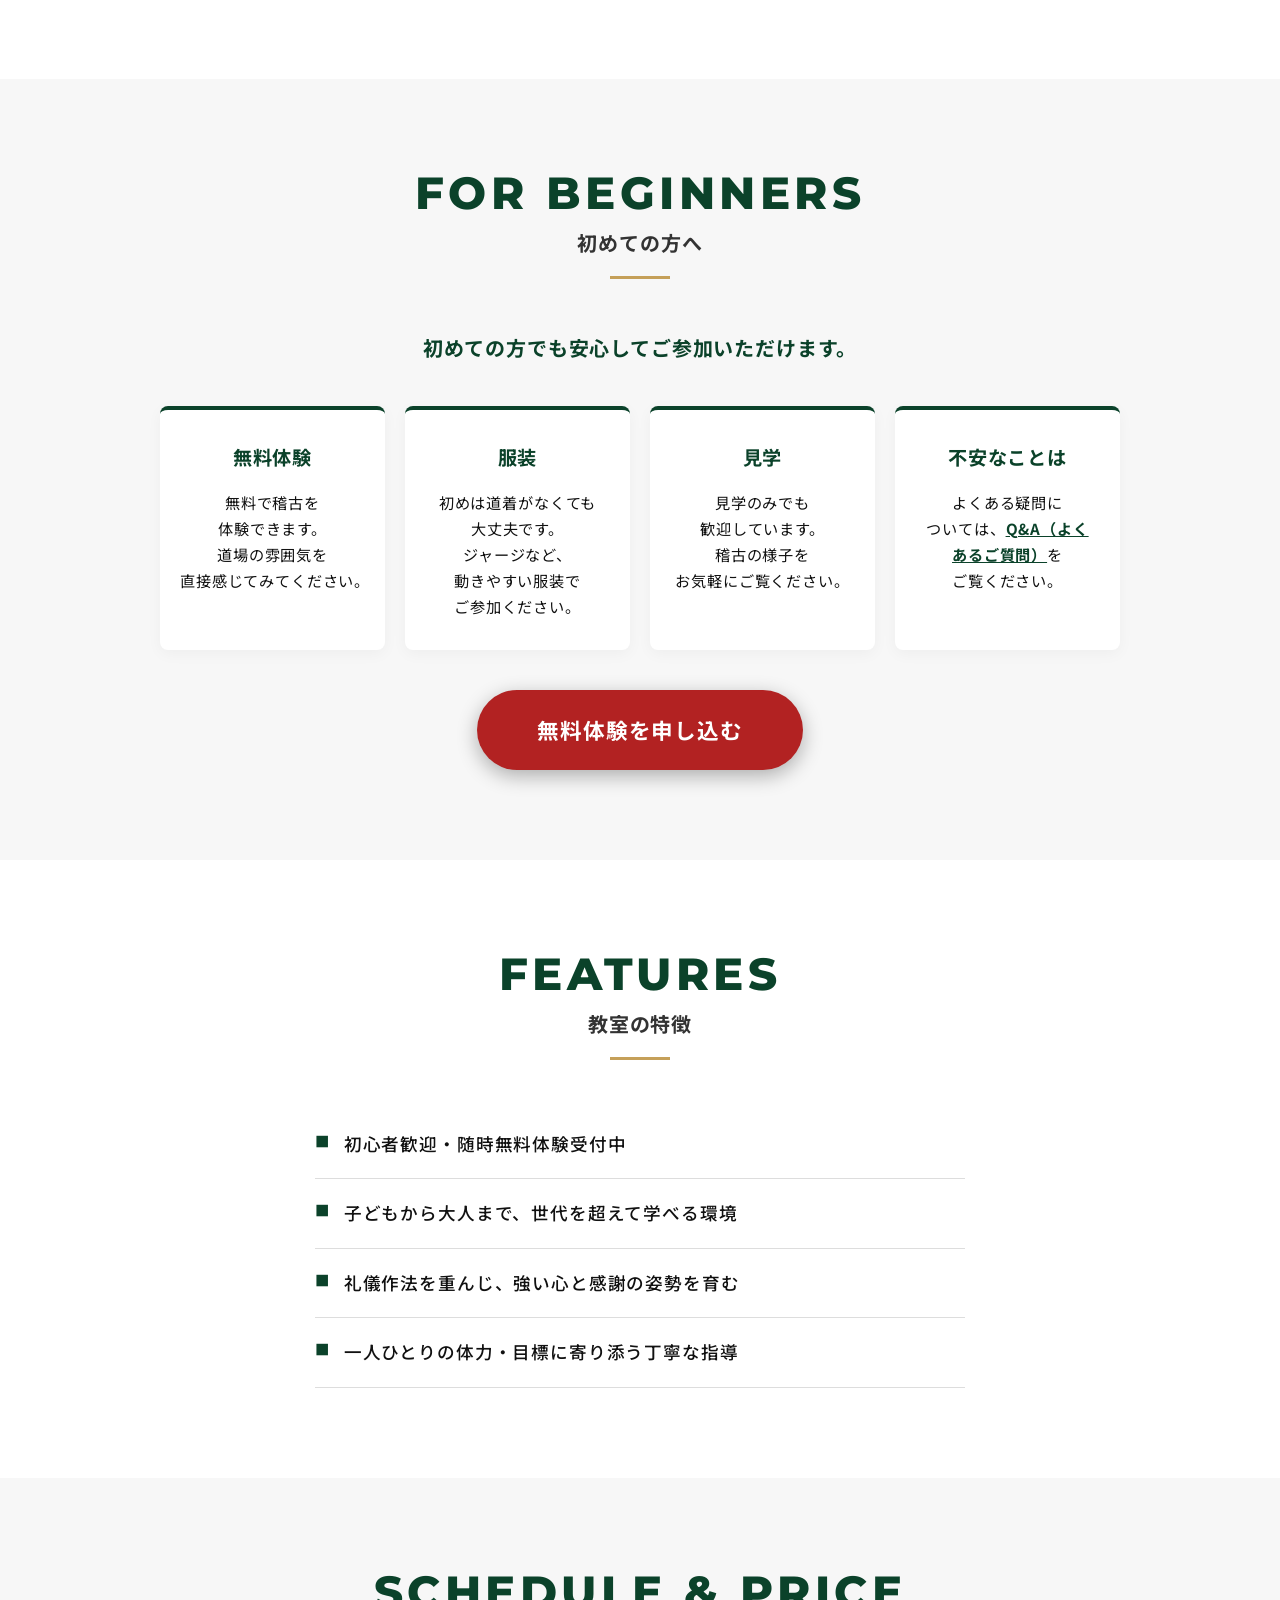
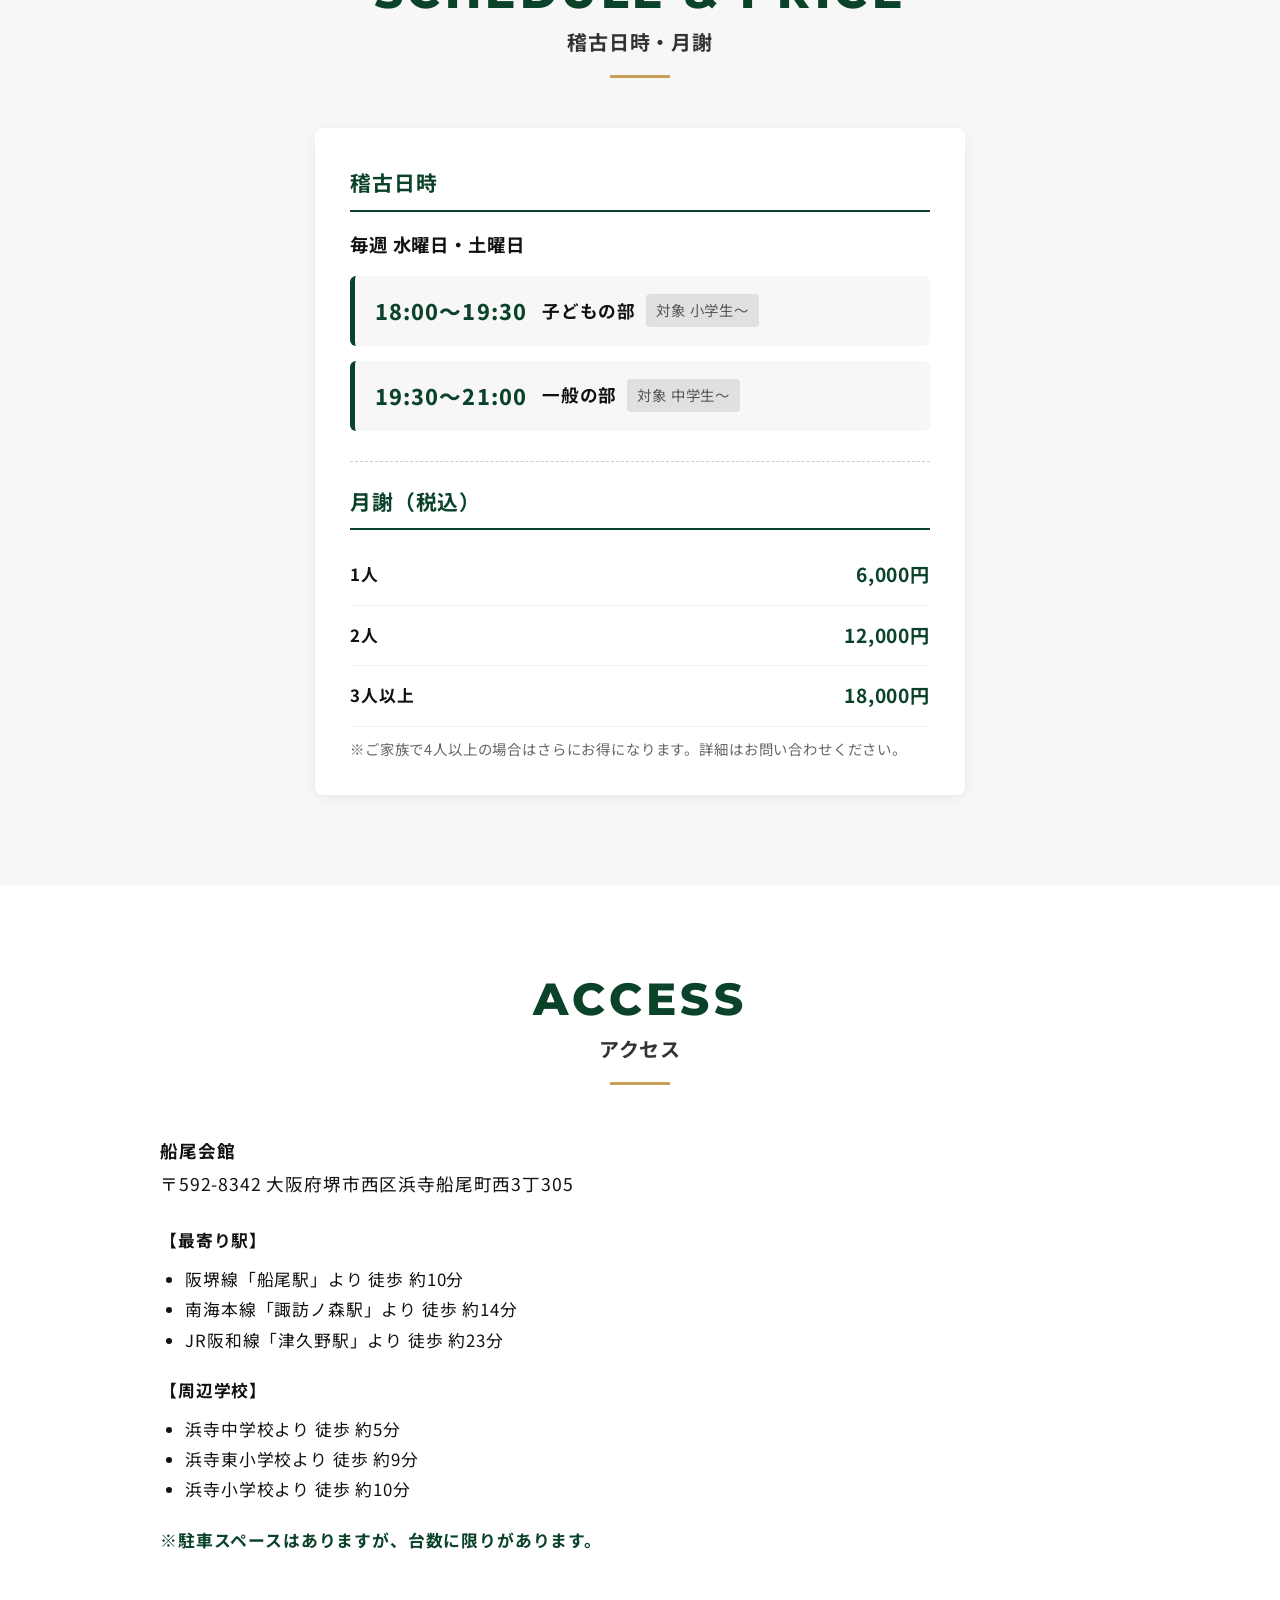
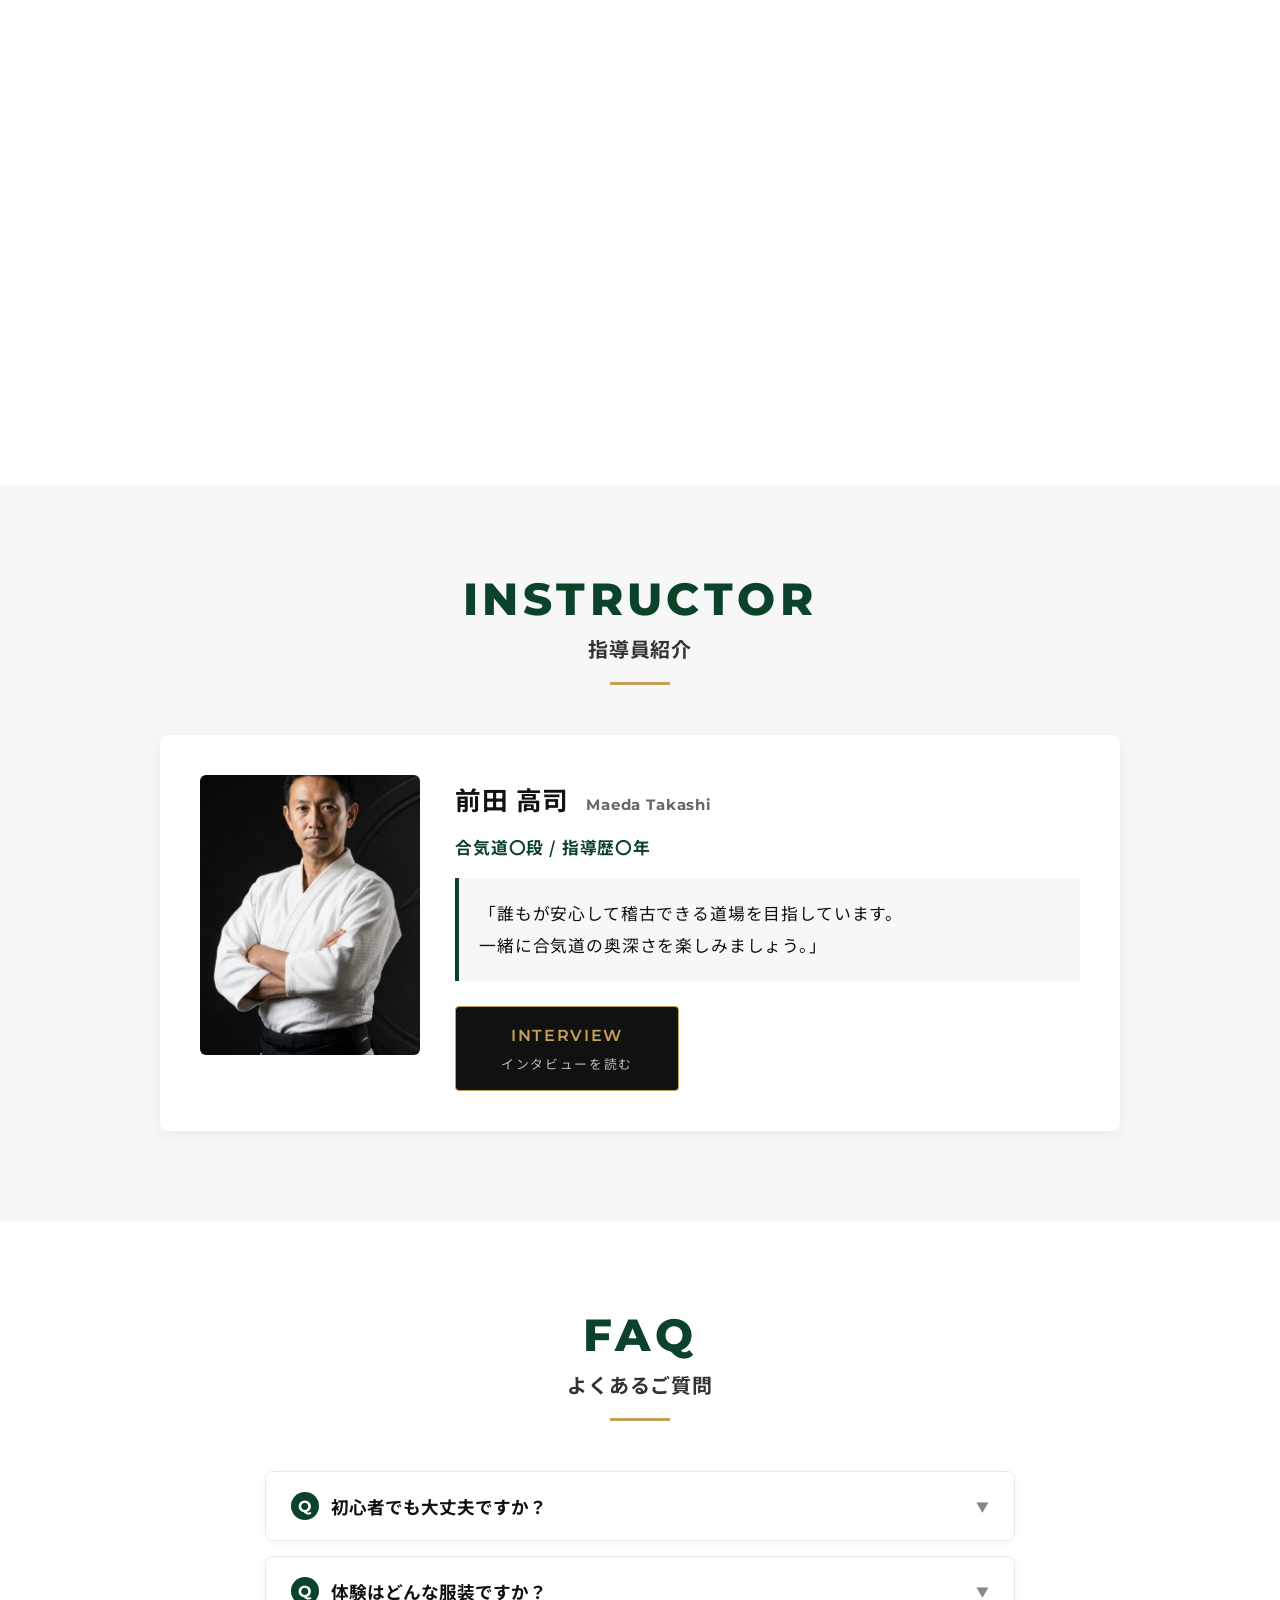
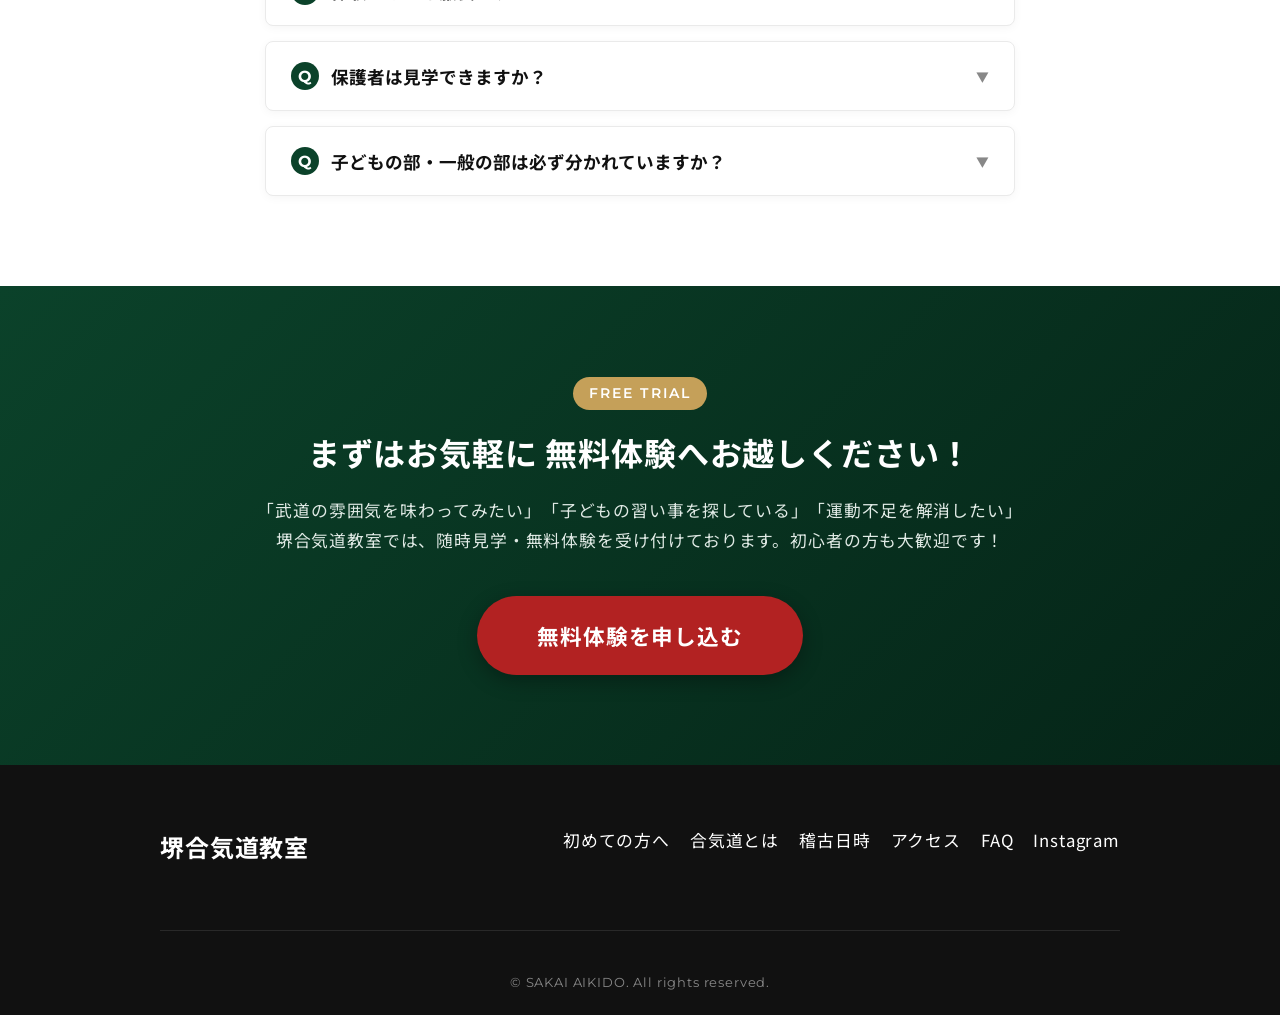
==== commit 130bc22f: "Add files via upload" ====
--- a/index.html
+++ b/index.html
@@ -6,7 +6,7 @@
     <title>堺合気道教室 | SAKAI AIKIDO</title>
     <link rel="preconnect" href="https://fonts.googleapis.com">
     <link rel="preconnect" href="https://fonts.gstatic.com" crossorigin>
-    <link href="https://fonts.googleapis.com/css2?family=Montserrat:wght@300;400;500;600;700;800&family=Noto+Sans+JP:wght@400;500;700&display=swap" rel="stylesheet">
+    <link href="https://fonts.googleapis.com/css2?family=Montserrat:wght@300;400;500;600;700;800&family=Noto+Sans+JP:wght@400;500;700&family=Noto+Serif+JP:wght@400;500&display=swap" rel="stylesheet">
     <link rel="stylesheet" href="style.css">
 </head>
 <body>
@@ -101,7 +101,7 @@
                     <span class="ja">合気道とは</span>
                 </h2>
                 <div class="content-box">
-                    <h3>「勝ち負けのない武道」</h3>
+                    <h3 class="philosophy-title">「勝ち負けのない武道」</h3>
                     <p>合気道は、相手と力で争うのではなく、相手の力を利用して制する日本伝統の現代武道です。<span class="u-inline-block">試合（競技）を行わないため、</span><span class="u-inline-block">他人と優劣を競い合う</span>プレッシャーがなく、<span class="u-inline-block">自分自身のペースで</span>体幹や礼儀作法を身につけることができます。</p>
                     <p>無理な筋力や格闘のセンスに頼らないため、小中学生はもちろん、女性や70代の方までどなたでも安全に始められます。<span class="u-inline-block">日々の運動不足解消や</span>ストレス発散、<span class="u-inline-block">しなやかな身のこなしと</span>心のゆとりを育む習い事として最適です。</p>
                 </div>
--- a/style.css
+++ b/style.css
@@ -13,6 +13,7 @@
     
     --font-ja: 'Noto Sans JP', sans-serif;
     --font-en: 'Montserrat', sans-serif;
+    --font-mincho: 'Noto Serif JP', serif;
     
     --header-height: 70px;
 }
@@ -64,6 +65,33 @@
 
 /* ABOUTセクションの上の余白削減（約1/3） */
 #about { padding-top: 30px; }
+
+/* =========================================
+   明朝体用（キャッチコピー・理念など）
+========================================= */
+/* HTMLタグに class="text-mincho" と付けるだけで明朝体になります */
+.text-mincho {
+    font-family: var(--font-mincho);
+    font-weight: 500; /* 細めで上品な太さ */
+    letter-spacing: 0.08em; /* 文字の間隔を少し開けて高級感を出す */
+}
+
+/* 理念や印象的な見出し用の装飾 */
+.philosophy-title {
+    font-family: var(--font-mincho);
+    font-size: 1.6rem;
+    font-weight: 500;
+    color: var(--color-main);
+    letter-spacing: 0.1em;
+}
+
+/* インタビューページ用（既存のインラインスタイルを上書き） */
+.interview-title,
+.highlight-quote {
+    font-family: var(--font-mincho) !important;
+    font-weight: 500 !important;
+    letter-spacing: 0.05em;
+}
 
 /* =========================================
    3. ヘッダー & ナビ
